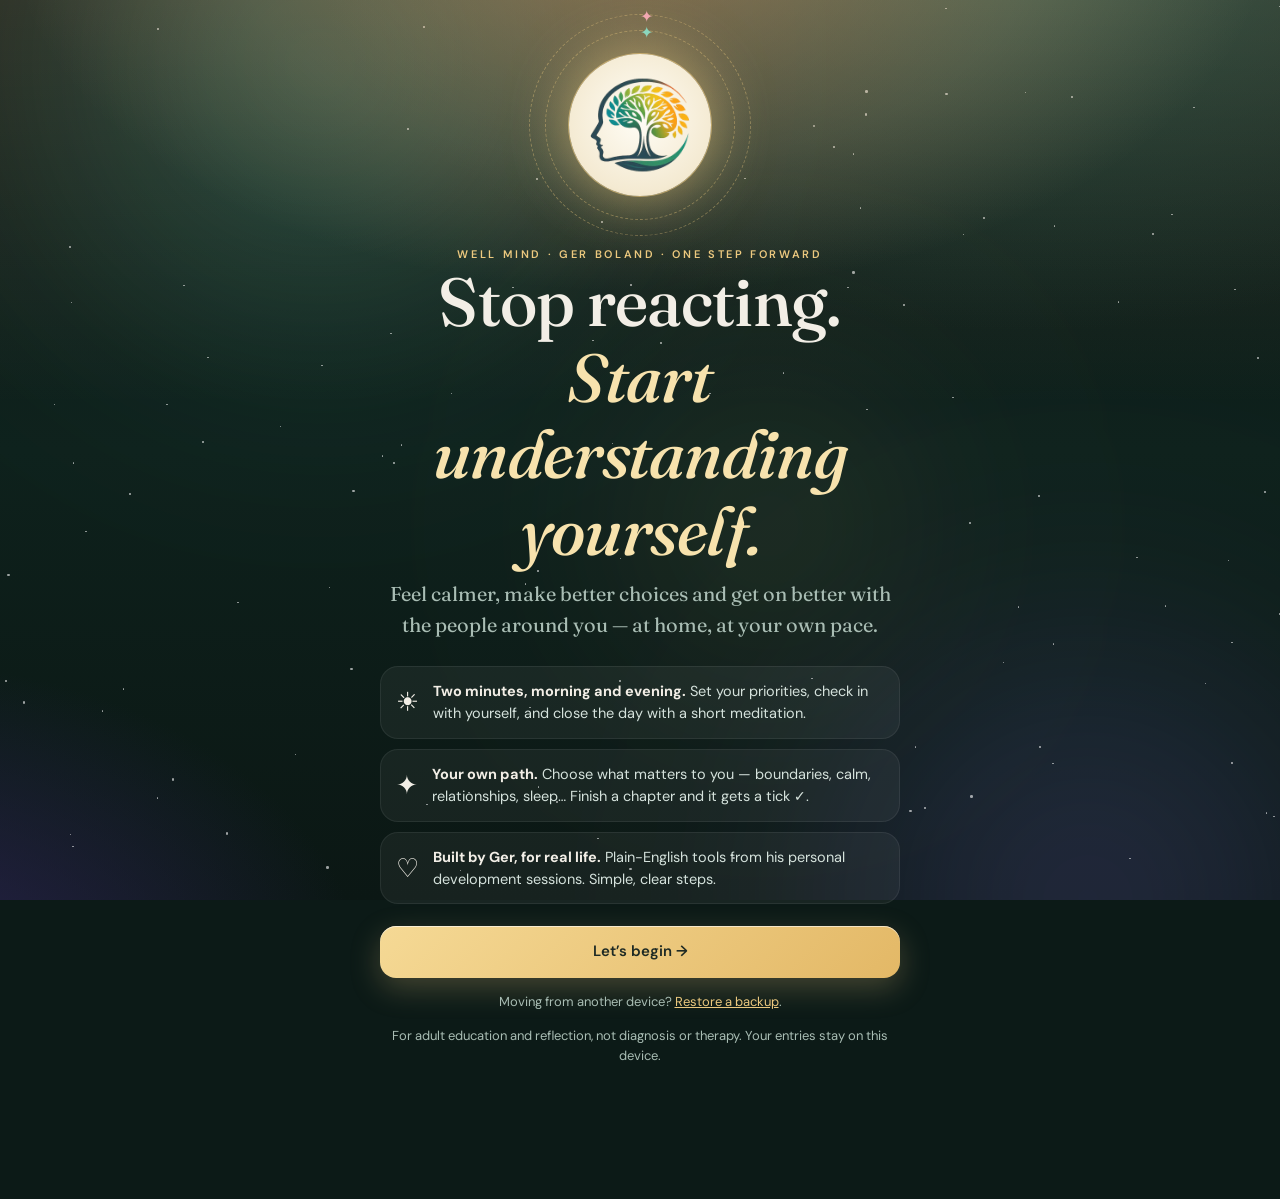
==== app/index.html @ 01b64fa5 "Well Mind app: 'Add your own' in onboarding 'what feels true'; keep My feelings link on one line Co-" ====
<!DOCTYPE html>
<html lang="en-IE">
<head>
<meta charset="utf-8">
<meta name="viewport" content="width=device-width, initial-scale=1, viewport-fit=cover">
<meta name="theme-color" content="#0c1a17">
<meta name="robots" content="noindex, nofollow">
<meta name="description" content="Well Mind with Ger Boland — Everyday Wellbeing and Understanding Yourself, your journal in one place.">
<title>Well Mind · Your journal</title>
<link rel="manifest" href="manifest.webmanifest">
<link rel="icon" href="assets/favicon-64.png" type="image/png">
<link rel="apple-touch-icon" sizes="180x180" href="assets/apple-touch-icon.png">
<meta name="apple-mobile-web-app-capable" content="yes">
<meta name="mobile-web-app-capable" content="yes">
<meta name="apple-mobile-web-app-title" content="Well Mind">
<meta name="apple-mobile-web-app-status-bar-style" content="black-translucent">
<link rel="preconnect" href="https://fonts.googleapis.com"><link rel="preconnect" href="https://fonts.gstatic.com" crossorigin>
<link href="https://fonts.googleapis.com/css2?family=DM+Sans:opsz,wght@9..40,400;9..40,500;9..40,600;9..40,700;9..40,800&family=Fraunces:ital,opsz,wght@0,9..144,400;0,9..144,500;0,9..144,600;1,9..144,400;1,9..144,500&display=swap" rel="stylesheet">
<style>
:root{
  --night:#0c1a17;--night2:#10251f;--deep:#163a31;--moss:#284e43;--gold:#ecc97f;--gold2:#f7e2ad;--cream:#f6f0e3;--ink:#f2eee6;--muted:#a9bdb4;--line:rgba(236,201,127,.18);
  --card:rgba(18,44,37,.72);--card2:rgba(26,58,49,.85);--paper:#fbf7ee;--paper-ink:#1d2b26;--rose:#f2a7b4;--teal:#7fd8c6;
  --r:22px;--shadow:0 20px 60px rgba(0,0,0,.35);
  --display:'Fraunces',Georgia,'Times New Roman',serif;--body:'DM Sans',system-ui,-apple-system,'Segoe UI',sans-serif;
  --safe-b:env(safe-area-inset-bottom,0px);--safe-t:env(safe-area-inset-top,0px);
}
*{box-sizing:border-box}
html,body{margin:0;background:var(--night);color:var(--ink);font-family:var(--body);font-size:16px;line-height:1.55;-webkit-font-smoothing:antialiased}
body{min-height:100vh;overflow-x:hidden}
button,input,textarea,select{font:inherit;color:inherit}
button{cursor:pointer}
a{color:var(--gold)}
:focus-visible{outline:2px solid var(--gold);outline-offset:3px;border-radius:10px}
.sr{position:absolute;width:1px;height:1px;overflow:hidden;clip:rect(0 0 0 0)}

/* ---------- sky ---------- */
#sky{position:fixed;inset:0;z-index:0;pointer-events:none;overflow:hidden;background:radial-gradient(1200px 700px at 80% -10%,#1d4a3f 0%,transparent 60%),radial-gradient(900px 600px at -10% 110%,#2a2350 0%,transparent 55%),linear-gradient(180deg,#0b1714 0%,#0e211c 50%,#0b1714 100%)}
.aurora{position:absolute;width:70vmax;height:70vmax;border-radius:50%;filter:blur(80px);opacity:.28;mix-blend-mode:screen;animation:drift 28s ease-in-out infinite alternate}
.aurora.a1{background:radial-gradient(circle,#3fbf9f 0%,transparent 60%);top:-30vmax;left:-10vmax}
.aurora.a2{background:radial-gradient(circle,#8a6bff 0%,transparent 60%);bottom:-35vmax;right:-20vmax;animation-duration:36s;opacity:.2}
.aurora.a3{background:radial-gradient(circle,#ecc97f 0%,transparent 60%);top:30vh;left:40vw;width:40vmax;height:40vmax;opacity:.1;animation-duration:44s}
@keyframes drift{to{transform:translate(8vmax,6vmax) scale(1.15)}}
.star{position:absolute;width:2px;height:2px;border-radius:50%;background:#fff;opacity:.6;animation:twinkle 4s ease-in-out infinite}
@keyframes twinkle{50%{opacity:.12}}

/* ---------- layout ---------- */
#app{position:relative;z-index:1;min-height:100vh;padding-bottom:calc(96px + var(--safe-b))}
.wrap{max-width:760px;margin:0 auto;padding:calc(18px + var(--safe-t)) 18px 24px}
.topbar{display:flex;align-items:center;gap:12px;margin-bottom:18px}
.brand{display:flex;align-items:center;gap:10px;font-size:12px;letter-spacing:.22em;text-transform:uppercase;color:var(--gold)}
.brand .mark{width:30px;height:30px;border-radius:9px;background:linear-gradient(135deg,#2c5b4e,#163a31);display:grid;place-items:center;font-family:var(--display);color:var(--gold);font-size:18px;box-shadow:inset 0 0 0 1px var(--line)}
.spacer{flex:1}
.pill{display:inline-flex;align-items:center;gap:6px;padding:7px 12px;border-radius:999px;background:rgba(236,201,127,.1);box-shadow:inset 0 0 0 1px var(--line);font-size:13px;color:var(--gold2);white-space:nowrap}
.pill b{font-weight:700}
.iconbtn{width:42px;height:42px;border-radius:14px;border:0;background:rgba(255,255,255,.06);box-shadow:inset 0 0 0 1px rgba(255,255,255,.08);display:grid;place-items:center;font-size:18px;color:var(--ink)}
.iconbtn:hover{background:rgba(255,255,255,.1)}
h1,h2,h3{font-family:var(--display);font-weight:500;line-height:1.12;margin:0;letter-spacing:-.01em}
h1{font-size:clamp(34px,7vw,52px)}
h2{font-size:clamp(24px,4.6vw,32px)}
h3{font-size:20px}
.eyebrow{font-size:11px;letter-spacing:.24em;text-transform:uppercase;color:var(--gold);font-weight:600}
.muted{color:var(--muted)}
.small{font-size:13px}
p{margin:.5em 0}

/* ---------- buttons ---------- */
.btn{display:inline-flex;align-items:center;justify-content:center;gap:8px;border:0;border-radius:16px;padding:14px 22px;font-weight:600;font-size:15px;background:linear-gradient(135deg,#f5d995,#e3b866);color:#1e2a24;box-shadow:0 10px 30px rgba(236,201,127,.25),inset 0 1px 0 rgba(255,255,255,.6);text-decoration:none;transition:transform .15s ease,box-shadow .2s}
.btn:hover{transform:translateY(-1px);box-shadow:0 14px 34px rgba(236,201,127,.32)}
.btn:active{transform:translateY(1px) scale(.99)}
.btn.ghost{background:rgba(255,255,255,.06);color:var(--ink);box-shadow:inset 0 0 0 1px rgba(255,255,255,.14)}
.btn.small{padding:9px 14px;font-size:13px;border-radius:12px}
.btn.block{width:100%}
.btn[disabled]{opacity:.45;pointer-events:none}
.linkbtn{background:none;border:0;color:var(--gold);padding:0;font-weight:600;text-decoration:underline;text-underline-offset:3px}

/* ---------- glass cards ---------- */
.glass{background:var(--card);backdrop-filter:blur(14px);-webkit-backdrop-filter:blur(14px);border-radius:var(--r);box-shadow:inset 0 0 0 1px rgba(255,255,255,.07),var(--shadow);padding:20px}
.grid2{display:grid;grid-template-columns:1fr 1fr;gap:12px}
.section-h{display:flex;align-items:baseline;gap:10px;margin:30px 2px 12px}
.section-h h2{font-size:24px}

/* ---------- home ---------- */
.hello{margin:6px 2px 18px}
.hello h1 em{font-style:italic;color:var(--gold2)}
.levelbar{display:flex;align-items:center;gap:14px;margin-top:14px}
.levelbar .track{flex:1;height:8px;border-radius:9px;background:rgba(255,255,255,.08);overflow:hidden}
.levelbar .fill{height:100%;background:linear-gradient(90deg,#7fd8c6,#ecc97f);border-radius:9px;box-shadow:0 0 18px rgba(236,201,127,.6);transition:width 1s cubic-bezier(.2,.8,.2,1)}
.quest{display:flex;gap:16px;align-items:center;text-decoration:none;color:inherit;padding:18px;border-radius:var(--r);background:linear-gradient(135deg,rgba(236,201,127,.16),rgba(127,216,198,.08));box-shadow:inset 0 0 0 1px var(--line);transition:transform .2s}
.quest:hover{transform:translateY(-2px)}
.quest .orb{flex:0 0 58px;height:58px;border-radius:50%;display:grid;place-items:center;font-size:26px;background:radial-gradient(circle at 35% 30%,#fff3cf,#ecc97f 45%,#a77d2e);box-shadow:0 0 30px rgba(236,201,127,.55);color:#2a2414;animation:pulse 3.2s ease-in-out infinite}
.quest.done .orb{background:radial-gradient(circle at 35% 30%,#e9fff9,#7fd8c6 50%,#2c8a75);box-shadow:0 0 26px rgba(127,216,198,.5);animation:none}
@keyframes pulse{50%{box-shadow:0 0 46px rgba(236,201,127,.85)}}
.quest h3{font-size:19px}
.quest p{margin:2px 0 0;color:var(--muted);font-size:14px}
.chips-row{display:flex;gap:10px;overflow-x:auto;padding:4px 2px 10px;scrollbar-width:none}
.chips-row::-webkit-scrollbar{display:none}
.mini{flex:0 0 auto;display:flex;align-items:center;gap:10px;padding:12px 16px;border-radius:16px;background:rgba(255,255,255,.05);box-shadow:inset 0 0 0 1px rgba(255,255,255,.08);text-decoration:none;color:var(--ink);font-size:14px;font-weight:600}
.mini span{font-size:18px}
.moons{display:flex;gap:6px;flex-wrap:wrap;margin-top:10px}
.moons i{width:11px;height:11px;border-radius:50%;background:rgba(255,255,255,.1)}
.moons i.on{background:var(--gold);box-shadow:0 0 10px rgba(236,201,127,.8)}
.moons i.today{outline:1px solid var(--gold);outline-offset:2px}

/* ---------- the map ---------- */
.map{position:relative;margin:6px auto 0;max-width:560px}
.map svg{position:absolute;inset:0;width:100%;height:100%;overflow:visible}
.map .path-dim{fill:none;stroke:rgba(236,201,127,.22);stroke-width:2;stroke-dasharray:2 9;stroke-linecap:round}
.map .path-lit{fill:none;stroke:url(#litgrad);stroke-width:3;stroke-linecap:round;filter:drop-shadow(0 0 6px rgba(236,201,127,.8))}
.node{text-decoration:none;color:inherit;position:absolute;transform:translate(-50%,-50%);display:flex;flex-direction:column;align-items:center;gap:6px;border:0;background:none;padding:0;width:150px;text-align:center}
.node .star-btn{position:relative;width:64px;height:64px;border-radius:50%;display:grid;place-items:center;font-size:24px;color:var(--c);background:radial-gradient(circle at 40% 35%,rgba(255,255,255,.14),rgba(255,255,255,.02) 70%);box-shadow:inset 0 0 0 1px rgba(255,255,255,.14);transition:transform .25s cubic-bezier(.2,.9,.3,1.4)}
.node:hover .star-btn{transform:scale(1.08)}
.node .ring{position:absolute;inset:-5px;width:74px;height:74px;transform:rotate(-90deg)}
.node .ring circle{fill:none;stroke-width:3;stroke-linecap:round}
.node .ring .bg{stroke:rgba(255,255,255,.08)}
.node .ring .fg{stroke:var(--c);filter:drop-shadow(0 0 4px var(--c));transition:stroke-dashoffset 1s}
.node.lit .star-btn{background:radial-gradient(circle at 40% 35%,#fffbe9,var(--c) 55%,rgba(0,0,0,.2));color:#1b2a24;box-shadow:0 0 34px var(--c),0 0 80px color-mix(in srgb,var(--c) 40%,transparent);animation:glow 3.6s ease-in-out infinite}
@keyframes glow{50%{box-shadow:0 0 50px var(--c),0 0 110px color-mix(in srgb,var(--c) 55%,transparent)}}
.node .num{font-size:10px;letter-spacing:.2em;color:var(--muted);text-transform:uppercase}
.node .ttl{font-family:var(--display);font-size:16px;line-height:1.15;color:var(--ink)}
.node.lit .ttl{color:var(--gold2)}

/* ---------- chapter player ---------- */
.player{min-height:100vh;display:flex;flex-direction:column}
.player-top{position:sticky;top:0;z-index:5;display:flex;align-items:center;gap:12px;padding:calc(12px + var(--safe-t)) 16px 10px;background:linear-gradient(180deg,rgba(12,26,23,.95),rgba(12,26,23,.6) 70%,transparent)}
.player-top .t{flex:1;min-width:0}
.player-top .t div{font-size:11px;letter-spacing:.2em;text-transform:uppercase;color:var(--c,var(--gold))}
.player-top .t strong{display:block;font-family:var(--display);font-weight:500;font-size:17px;white-space:nowrap;overflow:hidden;text-overflow:ellipsis}
.dots{display:flex;gap:4px;padding:0 16px 6px;max-width:760px;margin:0 auto;width:100%}
.dots i{flex:1;height:4px;border-radius:4px;background:rgba(255,255,255,.1);transition:background .3s}
.dots i.on{background:var(--c,var(--gold));box-shadow:0 0 8px var(--c,var(--gold))}
.dots i.cur{background:#fff}
.deck{flex:1;max-width:760px;width:100%;margin:0 auto;padding:12px 16px 120px}
.cardx{background:var(--paper);color:var(--paper-ink);border-radius:28px;padding:28px 24px;box-shadow:0 30px 80px rgba(0,0,0,.45),0 0 0 1px rgba(255,255,255,.4) inset;position:relative;overflow:hidden;animation:cardIn .45s cubic-bezier(.2,.9,.25,1)}
.cardx.back{animation-name:cardBack}
@keyframes cardIn{from{opacity:0;transform:translateX(40px) rotate(1.5deg) scale(.98)}}
@keyframes cardBack{from{opacity:0;transform:translateX(-40px) rotate(-1.5deg) scale(.98)}}
.cardx::before{content:"";position:absolute;inset:0 0 auto 0;height:6px;background:linear-gradient(90deg,var(--c),color-mix(in srgb,var(--c) 40%,#ecc97f))}
.cardx .eyebrow{color:color-mix(in srgb,var(--c) 55%,#3b4a43)}
.cardx h2{color:#17251f;margin:6px 0 10px}
.cardx p,.cardx li{color:#33433c}
.cardx .lead{font-size:17px}
.cardx a{color:#2f6b5b}
.consider{margin:16px 0 4px;padding:16px 18px;border-radius:18px;background:color-mix(in srgb,var(--c) 18%,#fff);font-family:var(--display);font-size:20px;line-height:1.3;color:#1d2b26}
.consider small{display:block;font-family:var(--body);font-size:11px;letter-spacing:.2em;text-transform:uppercase;color:#56665e;margin-bottom:4px}
.intro-hero{display:flex;align-items:center;gap:18px;margin-bottom:6px}
.intro-hero .big{flex:0 0 76px;height:76px;border-radius:24px;display:grid;place-items:center;font-size:36px;color:#fff;background:radial-gradient(circle at 35% 30%,#fff7,transparent 60%),var(--c);box-shadow:0 14px 34px color-mix(in srgb,var(--c) 55%,transparent)}
.steps-list{list-style:none;padding:0;margin:14px 0;display:grid;gap:8px}
.steps-list li{display:flex;gap:12px;padding:12px 14px;border-radius:14px;background:#f2ece0}
.steps-list b{display:block;color:#1d2b26}
.steps-list .n{flex:0 0 28px;height:28px;border-radius:50%;display:grid;place-items:center;font-weight:700;font-size:13px;background:var(--c);color:#14221d}
.field{margin:18px 0 0}
.field label{display:block;font-weight:600;color:#1d2b26;margin-bottom:4px;font-size:15.5px;line-height:1.35}
.field .hint{display:block;font-size:13px;color:#6b7a73;margin:-2px 0 8px}
.field textarea,.field input[type=text],.field input[type=date]{width:100%;border:0;border-radius:16px;padding:14px 16px;background:#f1ebdd;color:#1d2b26;box-shadow:inset 0 0 0 1px rgba(29,43,38,.08);resize:none;min-height:56px;line-height:1.5;transition:box-shadow .2s,background .2s}
.field textarea:focus,.field input:focus{outline:none;background:#fff;box-shadow:inset 0 0 0 2px var(--c),0 0 0 6px color-mix(in srgb,var(--c) 18%,transparent)}
.field.answered label::after{content:" ✦";color:color-mix(in srgb,var(--c) 70%,#b58a2e)}
.field input[type=range]{width:100%;accent-color:var(--c)}
.scaleval{font-family:var(--display);font-size:28px;color:#1d2b26}
.note{margin-top:18px;padding:12px 14px;border-radius:14px;background:#efe8da;font-size:13.5px;color:#4a5953;line-height:1.5}
.note::before{content:"ⓘ ";color:#6c7b74}
.callout{margin:16px 0;padding:16px 18px;border-radius:18px;background:linear-gradient(135deg,color-mix(in srgb,var(--c) 22%,#fff),#fff);box-shadow:inset 0 0 0 1px color-mix(in srgb,var(--c) 40%,transparent)}
.callout b{display:block;font-family:var(--display);font-weight:600;font-size:17px;color:#1d2b26;margin-bottom:4px}
.example{margin:16px 0;padding:14px 16px;border-left:4px solid var(--c);background:#f4efe4;border-radius:0 14px 14px 0;font-size:14.5px}
.example::before{content:"Fictional example";display:block;font-size:11px;letter-spacing:.18em;text-transform:uppercase;color:#6b7a73;margin-bottom:4px}
.tbl{width:100%;border-collapse:separate;border-spacing:0 6px;margin:12px 0;font-size:14px}
.tbl th{text-align:left;font-size:11px;letter-spacing:.14em;text-transform:uppercase;color:#6b7a73;font-weight:600;padding:0 10px}
.tbl td{background:#f2ece0;padding:10px;vertical-align:top;color:#33433c}
.tbl td:first-child{border-radius:12px 0 0 12px;font-weight:600;color:#1d2b26}
.tbl td:last-child{border-radius:0 12px 12px 0}
.quotes{display:grid;gap:10px;margin:14px 0}
.quotes div{padding:14px 16px;border-radius:16px;background:#f2ece0}
.quotes b{display:block;font-size:12px;letter-spacing:.12em;text-transform:uppercase;color:#6b7a73;margin-bottom:4px}
.quotes q{font-family:var(--display);font-size:17px;color:#1d2b26;quotes:none}
.paths{display:grid;grid-template-columns:1fr 1fr;gap:10px;margin:16px 0}
.paths div{padding:14px;border-radius:16px;background:#f2ece0;font-size:14px}
.paths b{display:block;font-family:var(--display);font-size:17px;color:#1d2b26;margin-bottom:4px}
.resource{margin-top:16px;padding:14px 16px;border-radius:16px;border:1px dashed color-mix(in srgb,var(--c) 70%,#999);font-size:14px}
.resource b{display:block;color:#1d2b26}
.resource code{font-family:var(--body);font-size:13px;color:#2f6b5b;word-break:break-all}
.reflection-tag{display:inline-block;margin-left:6px;padding:3px 9px;border-radius:999px;background:var(--c);color:#14221d;font-size:10px;letter-spacing:.14em;vertical-align:middle}
.leader-card{background:radial-gradient(circle at 80% 0%,color-mix(in srgb,var(--c) 45%,#fff) 0%,transparent 55%),linear-gradient(160deg,#1a3a31,#0f241f);color:var(--ink)}
.leader-card h2{color:var(--gold2)}
.leader-card .crown{font-size:44px;line-height:1;margin-bottom:8px;filter:drop-shadow(0 0 16px rgba(236,201,127,.7))}
.leader-card p{color:#d8e4de}
.leader-card .field label{color:var(--ink)}
.leader-card .field textarea{background:rgba(255,255,255,.08);color:var(--ink);box-shadow:inset 0 0 0 1px rgba(255,255,255,.14)}
.leader-card .field textarea:focus{background:rgba(255,255,255,.12)}
.grow{display:grid;gap:10px;margin-top:10px}
.grow .row{display:grid;grid-template-columns:54px 1fr;gap:12px;align-items:start}
.grow .letter{width:54px;height:54px;border-radius:16px;display:grid;place-items:center;font-family:var(--display);font-size:26px;color:#14221d;background:var(--c);box-shadow:0 8px 20px color-mix(in srgb,var(--c) 45%,transparent)}
.grow .letter small{display:block;font-family:var(--body);font-size:8.5px;letter-spacing:.12em;text-transform:uppercase;margin-top:-6px}
.grow .field{margin:0}
.letter-paper{background:repeating-linear-gradient(180deg,#fbf7ee 0,#fbf7ee 33px,#e9e1cf 34px);}
.letter-paper .field textarea{background:transparent;box-shadow:none;font-family:var(--display);font-size:18px;line-height:34px;padding:0 4px;border-bottom:1px solid transparent}

.navbar{position:fixed;left:0;right:0;bottom:0;z-index:10;display:flex;justify-content:center;padding:10px 12px calc(10px + var(--safe-b));background:linear-gradient(0deg,rgba(10,22,19,.98) 50%,rgba(10,22,19,0))}
.navbar nav{display:flex;gap:6px;padding:6px;border-radius:24px;background:rgba(22,48,41,.92);backdrop-filter:blur(14px);box-shadow:inset 0 0 0 1px rgba(255,255,255,.08),0 12px 40px rgba(0,0,0,.5)}
.navbar a{display:flex;flex-direction:column;align-items:center;gap:2px;min-width:68px;padding:8px 10px;border-radius:18px;color:var(--muted);text-decoration:none;font-size:11px;font-weight:600}
.navbar a span{font-size:20px;line-height:1}
.navbar a.on{background:rgba(236,201,127,.14);color:var(--gold2)}
.playnav{position:fixed;left:0;right:0;bottom:0;z-index:10;padding:12px 16px calc(12px + var(--safe-b));background:linear-gradient(0deg,rgba(10,22,19,.98) 55%,rgba(10,22,19,0))}
.playnav .in{max-width:760px;margin:0 auto;display:flex;gap:10px}
.playnav .btn.ghost{flex:0 0 auto}
.playnav .btn:last-child{flex:1}

/* ---------- games ---------- */
.vchips{display:flex;flex-wrap:wrap;gap:8px;margin:12px 0}
.vchip{border:0;border-radius:999px;padding:9px 14px;background:#efe8d9;color:#2c3c35;font-size:14px;font-weight:500;transition:transform .15s,background .2s,box-shadow .2s}
.vchip:hover{transform:translateY(-1px)}
.vchip.on{background:var(--c);color:#13211c;font-weight:700;box-shadow:0 6px 16px color-mix(in srgb,var(--c) 50%,transparent)}
.vchip.dim{opacity:.45}
.vsearch{width:100%;border:0;border-radius:14px;padding:12px 14px;background:#f1ebdd;box-shadow:inset 0 0 0 1px rgba(0,0,0,.06)}
.round-head{display:flex;align-items:center;gap:10px;margin-top:6px;flex-wrap:wrap}
.counter{font-family:var(--display);font-size:26px;color:#1d2b26}
.crystals{display:flex;justify-content:center;gap:14px;margin:18px 0 6px;flex-wrap:wrap}
.crystal{width:104px;height:120px;display:grid;place-items:center;text-align:center;padding:10px;clip-path:polygon(50% 0,100% 25%,100% 75%,50% 100%,0 75%,0 25%);background:linear-gradient(160deg,#fff 0%,var(--c) 60%,color-mix(in srgb,var(--c) 60%,#1d2b26));color:#13211c;font-weight:700;font-size:14px;animation:pop .6s cubic-bezier(.2,1.4,.3,1) both}
.crystal:nth-child(2){animation-delay:.12s}.crystal:nth-child(3){animation-delay:.24s}
@keyframes pop{from{transform:scale(.3) rotate(-20deg);opacity:0}}
.steps3{display:flex;gap:6px;margin:8px 0}
.steps3 i{flex:1;height:6px;border-radius:6px;background:#e6dece}
.steps3 i.on{background:var(--c)}

.johari{display:grid;grid-template-columns:auto 1fr 1fr;gap:8px;margin:14px 0;font-size:13.5px}
.johari .ax{font-size:10.5px;letter-spacing:.14em;text-transform:uppercase;color:#6b7a73;display:flex;align-items:center;justify-content:center;text-align:center;padding:4px}
.johari .ax.v{writing-mode:vertical-rl;transform:rotate(180deg)}
.jq{border:0;text-align:left;border-radius:18px;padding:14px;min-height:118px;background:#f2ece0;color:#33433c;transition:transform .2s,background .2s,box-shadow .2s}
.jq b{display:block;font-family:var(--display);font-size:19px;color:#1d2b26;margin-bottom:4px}
.jq.on{background:var(--c);transform:scale(1.02);box-shadow:0 12px 26px color-mix(in srgb,var(--c) 45%,transparent)}
.jq.on,.jq.on b{color:#13211c}

.zones{display:grid;gap:12px;margin-top:12px}
.zone{border-radius:20px;padding:16px;background:#f2ece0;position:relative;overflow:hidden}
.zone::before{content:"";position:absolute;left:0;top:0;bottom:0;width:6px;background:var(--z)}
.zone h3{font-size:18px;color:#1d2b26;display:flex;align-items:center;gap:8px}
.zone h3 span{font-family:var(--body);font-size:12px;font-weight:700;padding:3px 9px;border-radius:999px;background:var(--z);color:#13211c}
.zone .field{margin-top:10px}
.meter{position:relative;margin:18px 0 6px}
.meter input{width:100%;-webkit-appearance:none;appearance:none;height:16px;border-radius:999px;background:linear-gradient(90deg,#8fe3a8 0%,#8fe3a8 25%,#ffd27a 45%,#ffb36b 62%,#ff8a7a 80%,#f26a7a 100%);outline:none}
.meter input::-webkit-slider-thumb{-webkit-appearance:none;width:34px;height:34px;border-radius:50%;background:#fff;box-shadow:0 4px 14px rgba(0,0,0,.3),0 0 0 6px rgba(255,255,255,.35);cursor:pointer}
.meter input::-moz-range-thumb{width:34px;height:34px;border-radius:50%;background:#fff;border:0;box-shadow:0 4px 14px rgba(0,0,0,.3)}
.meter-read{display:flex;align-items:baseline;gap:12px;margin-top:10px}
.meter-read .num{font-family:var(--display);font-size:56px;line-height:1}

.ptoggles{display:grid;grid-template-columns:1fr 1fr;gap:14px;margin-top:12px}
.ptoggles h3{font-size:16px;color:#1d2b26;margin-bottom:6px}
.tog{display:flex;align-items:center;gap:10px;width:100%;border:0;text-align:left;padding:10px 12px;margin-bottom:6px;border-radius:14px;background:#f2ece0;color:#33433c;font-size:14px;transition:background .2s}
.tog i{flex:0 0 20px;height:20px;border-radius:7px;box-shadow:inset 0 0 0 2px #b9b0a0;display:grid;place-items:center;font-style:normal;font-size:12px}
.tog.on{background:color-mix(in srgb,var(--c) 30%,#fff);color:#13211c}
.tog.on i{background:var(--c);box-shadow:none}
.tog.on i::after{content:"✓";font-weight:800}

.sentence{margin:18px 0;padding:22px;border-radius:22px;background:linear-gradient(150deg,#163a31,#0f241f);color:var(--ink);font-family:var(--display);font-size:21px;line-height:1.45;box-shadow:0 18px 40px rgba(0,0,0,.25)}
.sentence .blank{color:var(--gold2);border-bottom:2px dotted rgba(236,201,127,.6)}
.sentence .empty{color:rgba(255,255,255,.35)}

.pause{display:grid;place-items:center;margin:20px 0 6px;text-align:center}
.pause svg{width:220px;height:220px}
.pause .ring-bg{fill:none;stroke:#ece4d3;stroke-width:12}
.pause .ring-fg{fill:none;stroke:var(--c);stroke-width:12;stroke-linecap:round;transform:rotate(-90deg);transform-origin:50% 50%;transition:stroke-dashoffset 1s linear}
.pause .stage{font-family:var(--display);font-size:22px;color:#1d2b26;min-height:60px;max-width:420px;margin:8px auto}
.pause .time{font-family:var(--display);font-size:42px;fill:#1d2b26}
.breathe{animation:breathe 8s ease-in-out infinite;transform-origin:50% 50%}
@keyframes breathe{50%{transform:scale(1.06)}}

.rumi{display:grid;grid-template-columns:1fr 1fr;gap:12px;margin-top:12px}
.rumi h3{font-size:15px;color:#1d2b26;margin-bottom:6px}
.verdict{margin-top:14px;padding:14px 16px;border-radius:16px;font-weight:600;color:#13211c;background:color-mix(in srgb,var(--c) 35%,#fff);animation:pop .4s ease both}

.shapes{display:flex;gap:10px;flex-wrap:wrap;margin:10px 0}
.swatch{width:40px;height:40px;border-radius:50%;border:0;box-shadow:inset 0 0 0 3px rgba(255,255,255,.6),0 2px 6px rgba(0,0,0,.15);transition:transform .15s}
.swatch.on{transform:scale(1.18);box-shadow:0 0 0 3px #1d2b26}
.shapebtn{width:48px;height:48px;border-radius:14px;border:0;background:#f2ece0;display:grid;place-items:center}
.shapebtn.on{background:var(--c)}
.canvas-art{display:grid;place-items:center;margin:14px 0;height:220px;border-radius:22px;background:radial-gradient(circle at 50% 40%,#fff,#f1eadb);overflow:hidden}
.canvas-art svg{width:200px;height:200px;animation:float 6s ease-in-out infinite}
@keyframes float{50%{transform:translateY(-8px) rotate(4deg)}}

.wheelwrap{display:grid;place-items:center;margin:12px 0;overflow:hidden}
.wheelwrap svg{width:100%;max-width:400px;height:auto;overflow:hidden}
.wheel-grid{fill:none;stroke:#e3dac7}
.wheel-poly{fill:color-mix(in srgb,var(--c) 45%,transparent);stroke:var(--c);stroke-width:2.5;transition:all .4s}
.wheel-old{fill:rgba(127,140,255,.12);stroke:#8d93ff;stroke-width:2;stroke-dasharray:5 4}
.wheel-label{font-size:12.5px;fill:#4a5953;font-weight:600}
.sliders{display:grid;gap:10px;margin-top:8px}
.srow{display:grid;grid-template-columns:1fr 34px;gap:8px;align-items:center}
.srow input[type=text]{border:0;background:transparent;font-weight:600;font-size:14px;color:#1d2b26;padding:2px 0;width:100%}
.srow input[type=range]{grid-column:1/-1;width:100%;accent-color:var(--c)}
.srow .v{font-family:var(--display);font-size:20px;text-align:right;color:#1d2b26}
.snap-list{display:flex;gap:8px;flex-wrap:wrap;margin-top:10px}
.diff{width:100%;border-collapse:collapse;font-size:14px;margin:10px 0}
.diff td,.diff th{padding:8px 6px;border-bottom:1px solid #ebe3d3;text-align:left}
.diff .up{color:#2f7d5a;font-weight:700}.diff .down{color:#b0503e;font-weight:700}

.bp-row{margin-top:18px;padding-top:14px;border-top:1px solid #ebe3d3}
.sugs{display:flex;gap:6px;flex-wrap:wrap;margin:6px 0 2px}
.sug{border:0;border-radius:999px;padding:6px 11px;background:color-mix(in srgb,var(--c) 22%,#fff);color:#1d2b26;font-size:12.5px;max-width:100%;overflow:hidden;text-overflow:ellipsis;white-space:nowrap}
.sug::before{content:"✦ "}
.then{margin:8px 0 0;padding:10px 12px;border-radius:12px;background:#ece7ff;font-size:14px;color:#3a3a6a}
.then b{display:block;font-size:11px;letter-spacing:.14em;text-transform:uppercase;color:#6a6aa0}

/* finish */
.finish{text-align:center;padding:36px 24px}
.finish .big{width:120px;height:120px;margin:4px auto 18px;border-radius:50%;display:grid;place-items:center;font-size:52px;background:radial-gradient(circle at 40% 35%,#fffbe9,var(--c) 55%,rgba(0,0,0,.2));color:#1b2a24;box-shadow:0 0 50px var(--c)}
.stat-row{display:flex;justify-content:center;gap:12px;margin:14px 0}
.stat{padding:12px 16px;border-radius:16px;background:#f2ece0;min-width:96px}
.stat b{display:block;font-family:var(--display);font-size:28px;color:#1d2b26}
.stat span{font-size:12px;color:#6b7a73}

/* celebration overlay */
.overlay{position:fixed;inset:0;z-index:50;display:grid;place-items:center;padding:20px;background:rgba(5,12,10,.72);backdrop-filter:blur(8px);animation:fade .3s ease}
@keyframes fade{from{opacity:0}}
.insight{width:min(340px,88vw);aspect-ratio:3/4.2;perspective:1200px;cursor:pointer}
.insight .inner{position:relative;width:100%;height:100%;transition:transform 1s cubic-bezier(.2,.8,.2,1);transform-style:preserve-3d}
.insight.flip .inner{transform:rotateY(180deg)}
.insight .face{position:absolute;inset:0;backface-visibility:hidden;-webkit-backface-visibility:hidden;border-radius:28px;display:flex;flex-direction:column;align-items:center;justify-content:center;padding:26px;text-align:center}
.insight .front{background:radial-gradient(circle at 50% 30%,color-mix(in srgb,var(--c) 70%,#fff),#163a31 70%);box-shadow:0 0 0 2px var(--gold),0 0 80px var(--c);color:#fff}
.insight .front .g{font-size:84px;filter:drop-shadow(0 0 24px #fff)}
.insight .back{transform:rotateY(180deg);background:linear-gradient(160deg,#fbf7ee,#efe6d2);color:#1d2b26;box-shadow:0 0 0 2px var(--gold),0 30px 80px rgba(0,0,0,.5)}
.insight .back .g{font-size:34px;color:var(--c);filter:drop-shadow(0 0 8px var(--c))}
.insight .back q{font-family:var(--display);font-size:24px;line-height:1.3;quotes:none;margin:14px 0}
.overlay .actions{display:flex;gap:10px;justify-content:center;margin-top:20px;flex-wrap:wrap}
.overlay-inner{text-align:center}
.overlay h2{color:var(--gold2);margin-bottom:14px}
canvas#fx{position:fixed;inset:0;z-index:60;pointer-events:none}
.floater{position:fixed;z-index:70;pointer-events:none;font-weight:800;color:var(--gold);text-shadow:0 0 12px rgba(236,201,127,.9);animation:floatup 1.2s ease-out forwards}
@keyframes floatup{to{transform:translateY(-60px);opacity:0}}
.toast{position:fixed;left:50%;bottom:calc(110px + var(--safe-b));transform:translateX(-50%);z-index:80;padding:12px 18px;border-radius:16px;background:#f7e2ad;color:#1d2b26;font-weight:600;box-shadow:var(--shadow);animation:fade .3s}

/* collection + me */
.collection{display:grid;grid-template-columns:repeat(4,1fr);gap:10px}
.cc{aspect-ratio:3/4;border-radius:16px;display:flex;flex-direction:column;align-items:center;justify-content:center;gap:4px;padding:6px;border:0;text-align:center;background:rgba(255,255,255,.04);box-shadow:inset 0 0 0 1px rgba(255,255,255,.08);color:var(--muted);font-size:10px}
.cc .g{font-size:26px;opacity:.25}
.cc.got{background:radial-gradient(circle at 50% 30%,color-mix(in srgb,var(--c) 55%,transparent),rgba(22,58,49,.9) 75%);box-shadow:0 0 0 1px var(--gold),0 0 22px color-mix(in srgb,var(--c) 40%,transparent);color:var(--gold2)}
.cc.got .g{opacity:1;filter:drop-shadow(0 0 10px #fff)}
.list{display:grid;gap:10px}
.item{display:flex;gap:12px;align-items:center;padding:14px 16px;border-radius:18px;background:rgba(255,255,255,.04);box-shadow:inset 0 0 0 1px rgba(255,255,255,.07);color:var(--ink);text-decoration:none;border:0;width:100%;text-align:left}
.item .ic{flex:0 0 42px;height:42px;border-radius:14px;display:grid;place-items:center;font-size:20px;background:rgba(236,201,127,.12);color:var(--gold2)}
.item b{display:block}
.item small{color:var(--muted)}
.item .go{margin-left:auto;color:var(--muted)}
.find-row{padding:16px;border-radius:20px;background:rgba(255,255,255,.04);box-shadow:inset 0 0 0 1px rgba(255,255,255,.07)}
.find-row h3{font-size:19px;margin-bottom:10px}
.find-row .two{display:flex;gap:8px;flex-wrap:wrap}
.input-dark{width:100%;border:0;border-radius:14px;padding:13px 15px;background:rgba(255,255,255,.07);box-shadow:inset 0 0 0 1px rgba(255,255,255,.12);color:var(--ink)}
.input-dark:focus{outline:none;box-shadow:inset 0 0 0 2px var(--gold)}
textarea.input-dark{min-height:120px;resize:vertical;font-size:13px;font-family:ui-monospace,Menlo,monospace}
.feel-chips{display:flex;gap:8px;flex-wrap:wrap;margin:10px 0}
.feel{border:0;padding:12px 16px;border-radius:18px;background:#efe8d9;color:#2c3c35;font-weight:600;display:flex;align-items:center;gap:8px;transition:transform .15s,background .2s}
.feel span{font-size:20px}
.feel.on{background:var(--c);color:#13211c;transform:scale(1.04)}
.past{display:grid;gap:8px;margin-top:12px}
.past details{border-radius:16px;background:rgba(255,255,255,.04);box-shadow:inset 0 0 0 1px rgba(255,255,255,.07);padding:12px 16px}
.past summary{cursor:pointer;font-weight:600;list-style:none}
.past summary::-webkit-details-marker{display:none}
.past p{color:var(--muted);font-size:14px}
.warn{padding:12px 14px;border-radius:14px;background:rgba(242,167,180,.15);box-shadow:inset 0 0 0 1px rgba(242,167,180,.4);font-size:14px;margin-bottom:14px}
.support-btn{border:0;border-radius:999px;padding:9px 14px;background:rgba(242,167,180,.16);color:#ffd5dc;font-weight:700;font-size:12.5px;box-shadow:inset 0 0 0 1px rgba(242,167,180,.45);backdrop-filter:blur(10px)}
.sheet{width:min(520px,100%);max-height:88vh;overflow:auto;border-radius:28px;background:#fbf7ee;color:#1d2b26;padding:26px;box-shadow:var(--shadow)}
.sheet h2{color:#1d2b26;margin-bottom:8px}
.sheet .line{display:flex;justify-content:space-between;align-items:center;gap:10px;padding:12px 0;border-bottom:1px solid #ebe3d3}
.sheet .line b{font-size:17px}
.sheet .line a{font-weight:700;color:#2f6b5b;white-space:nowrap}
.sheet p{color:#33433c}

/* welcome */
.welcome{min-height:100vh;display:grid;place-items:center;padding:30px 20px;text-align:center}
.welcome .orbit{width:150px;height:150px;margin:0 auto 26px;position:relative}
.welcome .orbit .core{position:absolute;inset:34px;border-radius:50%;background:radial-gradient(circle at 40% 35%,#fffbe9,#ecc97f 55%,#8a6420);box-shadow:0 0 60px rgba(236,201,127,.8);animation:pulse 3s infinite}
.welcome .orbit i{position:absolute;inset:0;border-radius:50%;border:1px dashed rgba(236,201,127,.4);animation:spin 18s linear infinite}
.welcome .orbit i::after{content:"✦";position:absolute;top:-10px;left:50%;color:var(--teal);font-size:16px;font-style:normal}
.welcome .orbit i:nth-child(2){inset:-16px;animation-duration:30s;animation-direction:reverse}
.welcome .orbit i:nth-child(2)::after{color:var(--rose)}
@keyframes spin{to{transform:rotate(360deg)}}
.welcome h1{font-size:clamp(42px,10vw,68px)}
.welcome h1 em{font-style:italic;color:var(--gold2)}
.welcome .sub{font-family:var(--display);font-size:20px;color:var(--muted);margin:10px 0 26px}
.howto{display:grid;gap:10px;text-align:left;margin:22px 0}
.howto div{display:flex;gap:14px;align-items:center;padding:14px 16px;border-radius:18px;background:rgba(255,255,255,.05);box-shadow:inset 0 0 0 1px rgba(255,255,255,.07)}
.howto span{font-size:26px}
.howto p{margin:0;font-size:14.5px;color:#d5e2dc}
.howto b{color:var(--ink)}

@media (min-width:860px){
  .deck{padding-top:24px}
  .cardx{padding:40px 44px}
  .collection{grid-template-columns:repeat(8,1fr)}
}
@media (max-width:520px){
  .paths,.ptoggles,.rumi{grid-template-columns:1fr}
  .grid2{grid-template-columns:1fr}
  .johari{font-size:12.5px}
  .jq{min-height:104px;padding:12px}
  .jq b{font-size:17px}
  .cardx{padding:24px 18px;border-radius:24px}
  .node{width:120px}
  .node .ttl{font-size:14.5px}
  .navbar a{min-width:58px}
}
@media (prefers-reduced-motion:reduce){*,*::before,*::after{animation:none!important;transition:none!important}}

/* ===== Well Mind combined app additions ===== */
.brand{text-decoration:none}
.quests{display:grid;gap:10px}
.quests .quest .orb{flex-basis:50px;height:50px;font-size:22px}
.seg{display:grid;grid-template-columns:1fr 1fr;gap:6px;padding:6px;border-radius:20px;background:rgba(255,255,255,.05);box-shadow:inset 0 0 0 1px rgba(255,255,255,.08)}
.seg button{border:0;border-radius:15px;padding:12px 10px;background:transparent;color:var(--muted);text-align:center;transition:background .2s}
.seg button b{display:block;font-family:var(--display);font-weight:500;font-size:16px;color:var(--ink)}
.seg button small{font-size:11.5px}
.seg button.on{background:linear-gradient(135deg,rgba(236,201,127,.22),rgba(127,216,198,.12));box-shadow:inset 0 0 0 1px var(--line)}
.seg button.on b{color:var(--gold2)}
.date-stepper{display:flex;align-items:center;justify-content:center;gap:16px;margin:0 0 14px}
.date-stepper strong{font-family:var(--display);font-weight:500;font-size:20px;min-width:140px;text-align:center}
.date-stepper .iconbtn[disabled]{opacity:.3}
.cardx h3.ph{font-size:19px;color:#1d2b26;margin:24px 0 6px}
.cardx select,.cardx .field input[type=number],.cardx .field input[type=text]{width:100%;border:0;border-radius:14px;padding:13px 15px;background:#f1ebdd;color:#1d2b26;box-shadow:inset 0 0 0 1px rgba(29,43,38,.08);font-size:16px}
.cardx select:focus,.cardx .field input:focus{outline:none;background:#fff;box-shadow:inset 0 0 0 2px var(--c)}
.cardx .hint{display:block;font-size:12.5px;color:#6b7a73;margin-top:6px}
.input-unit{display:flex;align-items:center;border-radius:14px;background:#f1ebdd;box-shadow:inset 0 0 0 1px rgba(29,43,38,.08);padding-right:12px}
.input-unit input{box-shadow:none!important;background:transparent!important;flex:1;min-width:0}
.input-unit span{color:#6b7a73;font-size:13px;white-space:nowrap}
.input-unit:focus-within{background:#fff;box-shadow:inset 0 0 0 2px var(--c)}
.slider-field .sl{display:flex;align-items:center;gap:12px}
.slider-field input[type=range]{flex:1;accent-color:var(--c);height:28px}
.slider-field input.unset{opacity:.4;filter:grayscale(1)}
.slider-field .scaleval{min-width:36px;text-align:right}
details.more{margin-top:20px;border-radius:16px;background:#f2ece0;padding:12px 14px}
details.more summary{cursor:pointer;font-weight:700;color:#1d2b26}
details.more .field{margin-top:12px}
.mini-stats{display:grid;grid-template-columns:repeat(4,1fr);gap:8px;margin-top:10px}
.mini-stats div{text-align:center;padding:10px 4px;border-radius:14px;background:rgba(255,255,255,.05)}
.mini-stats b{display:block;font-family:var(--display);font-size:22px;font-weight:500;color:var(--gold2)}
.mini-stats span{font-size:11.5px;color:var(--muted)}
.tgrid{display:grid;grid-template-columns:1fr 1fr;gap:12px}
.tcard{display:flex;flex-direction:column;gap:2px;padding:18px;border-radius:22px;text-decoration:none;color:var(--ink);background:linear-gradient(150deg,color-mix(in srgb,var(--c) 22%,transparent),rgba(255,255,255,.03));box-shadow:inset 0 0 0 1px color-mix(in srgb,var(--c) 35%,transparent);transition:transform .2s}
.tcard:hover{transform:translateY(-2px)}
.tcard .ic{font-size:22px;color:var(--c)}
.tcard b{font-size:13px;letter-spacing:.06em;text-transform:uppercase;color:var(--muted);margin-top:4px}
.tcard strong{font-family:var(--display);font-weight:500;font-size:26px;line-height:1.1}
.tcard strong small{font-size:13px;color:var(--muted)}
.tcard small{font-size:12.5px;color:var(--muted)}
.stiles{display:grid;grid-template-columns:repeat(auto-fill,minmax(140px,1fr));gap:10px}
.stile{padding:14px;border-radius:18px;background:rgba(255,255,255,.05);box-shadow:inset 0 0 0 1px rgba(255,255,255,.07);display:flex;flex-direction:column}
.stile span{font-size:11.5px;letter-spacing:.08em;text-transform:uppercase;color:var(--muted)}
.stile strong{font-family:var(--display);font-weight:500;font-size:26px;color:var(--gold2)}
.stile small{font-size:12px;color:var(--muted)}
.calorie-summary{display:grid;grid-template-columns:140px 1fr;gap:16px;align-items:center;position:relative}
.calorie-summary .ring{width:140px;height:140px;transform:rotate(-90deg)}
.ring-bg{fill:none;stroke:#ece4d3;stroke-width:12}
.ring-fg{fill:none;stroke:var(--c);stroke-width:12;stroke-linecap:round;transition:stroke-dasharray .8s}
.ring-fg.over{stroke:#f2a07a}
.ring-label{position:absolute;left:0;top:0;width:140px;height:140px;display:flex;flex-direction:column;align-items:center;justify-content:center;text-align:center}
.ring-label strong{font-family:var(--display);font-size:28px;color:#1d2b26;line-height:1}
.ring-label span{font-size:11px;color:#6b7a73}
.calorie-equation{margin:0;display:grid;gap:6px}
.calorie-equation div{display:flex;justify-content:space-between;padding:8px 12px;border-radius:12px;background:#f2ece0}
.calorie-equation dt{color:#6b7a73;font-size:13px}.calorie-equation dd{margin:0;font-weight:700;color:#1d2b26}
.macro-bars{display:grid;grid-template-columns:repeat(3,1fr);gap:10px;margin-top:16px}
.macro-bar-top{display:flex;flex-direction:column;font-size:12.5px;color:#6b7a73}
.macro-bar-top strong{color:#1d2b26;font-size:14px}
.macro-bar .bar{height:8px;border-radius:8px;background:#ece4d3;overflow:hidden;margin-top:4px}
.macro-bar .bar i{display:block;height:100%;background:var(--c);border-radius:8px}
.totals-grid{display:grid;grid-template-columns:1fr 1fr;gap:12px;margin:8px 0 6px}
.total-field label{display:block;font-weight:600;font-size:14px;margin-bottom:6px;color:#1d2b26}
.total-field .input-unit input{font-size:20px;padding:12px 4px 12px 14px;border:0;color:#1d2b26}
.mini-table{width:100%;border-collapse:collapse;font-size:13.5px}
.mini-table th,.mini-table td{padding:8px 6px;text-align:left;border-bottom:1px solid rgba(255,255,255,.07)}
.mini-table thead th{font-size:11px;letter-spacing:.08em;text-transform:uppercase;color:var(--muted)}
.mini-table td small{color:var(--muted)}
.mini-table tr.current th,.mini-table tr.current td{color:var(--gold2)}
.acttypes{display:grid;grid-template-columns:1fr 1fr;gap:10px}
.acttype{border:0;border-radius:18px;padding:14px;text-align:left;background:#f2ece0;color:#33433c;display:flex;flex-direction:column;gap:2px;transition:transform .15s}
.acttype:hover{transform:translateY(-2px)}
.acttype span{font-size:24px}.acttype b{color:#1d2b26}.acttype small{font-size:12px;color:#6b7a73}
.actform{padding:14px;border-radius:18px;background:#f6f1e6}
.actlist{list-style:none;padding:0;margin:16px 0 0;display:grid;gap:8px}
.actlist li{display:flex;align-items:center;gap:12px;padding:10px 12px;border-radius:14px;background:#f2ece0;color:#1d2b26}
.actlist li span:first-child{font-size:20px}
.actlist li span:nth-child(2){flex:1}
.actlist .iconbtn{width:34px;height:34px;border-radius:10px}
.wchart{width:100%;height:auto}
.wchart .wl{font-size:10px;fill:#c9d8d1}
.goals{display:grid;grid-template-columns:1fr 1fr;gap:10px;margin:10px 0}
.goal{border:0;border-radius:18px;padding:14px;text-align:left;background:#f2ece0;color:#33433c;display:flex;flex-direction:column;gap:3px;transition:all .2s}
.goal b{font-family:var(--display);font-size:18px;font-weight:500;color:#1d2b26}
.goal small{font-size:12.5px;color:#6b7a73}
.goal.on{background:color-mix(in srgb,var(--c) 45%,#fff);box-shadow:0 10px 24px color-mix(in srgb,var(--c) 40%,transparent),inset 0 0 0 2px var(--c)}
.ttiles{display:grid;grid-template-columns:repeat(4,1fr);gap:8px;margin:10px 0}
.ttiles div{padding:12px 8px;border-radius:16px;background:#f2ece0;text-align:center}
.ttiles span{display:block;font-size:11px;letter-spacing:.08em;text-transform:uppercase;color:#6b7a73}
.ttiles strong{display:block;font-family:var(--display);font-size:24px;font-weight:500;color:#1d2b26}
.ttiles small{font-size:11px;color:#6b7a73}
details.explain{margin-top:8px;padding:12px 14px;border-radius:14px;background:#f6f1e6;font-size:14px}
details.explain summary{cursor:pointer;font-weight:700;color:#2f6b5b}
details.explain ol{padding-left:18px;color:#33433c}
.obprog{list-style:none;display:flex;gap:6px;padding:0;margin:calc(10px + var(--safe-t)) 0 16px;overflow-x:auto}
.obprog li{flex:1;display:flex;flex-direction:column;align-items:center;gap:4px;font-size:11px;color:var(--muted);min-width:70px;text-align:center}
.obprog li span{width:30px;height:30px;border-radius:50%;display:grid;place-items:center;background:rgba(255,255,255,.07);font-weight:700;color:var(--ink)}
.obprog li.cur span{background:var(--gold);color:#1d2b26;box-shadow:0 0 20px rgba(236,201,127,.6)}
.obprog li.cur{color:var(--gold2)}
.obprog li.done span{background:var(--teal);color:#1d2b26}
.leader-mini{margin:22px 0 6px;padding:12px 14px;border-radius:16px;background:linear-gradient(150deg,#1a3a31,#0f241f);color:var(--gold2);font-family:var(--display);font-size:18px}
.leader-q{font-style:italic}
.feel.dark{background:rgba(255,255,255,.06);color:var(--ink);box-shadow:inset 0 0 0 1px rgba(255,255,255,.1)}
.feel.dark.on{background:var(--c,var(--gold));color:#13211c}
.collection{grid-template-columns:repeat(5,1fr)}
@media (min-width:860px){.collection{grid-template-columns:repeat(9,1fr)}}
@media (max-width:520px){
  .calorie-summary{grid-template-columns:1fr;justify-items:center}
  .ring-label{left:50%;transform:translateX(-50%)}
  .calorie-equation{width:100%}
  .ttiles{grid-template-columns:1fr 1fr}
  .mini-stats{grid-template-columns:1fr 1fr}
  .goals,.acttypes{grid-template-columns:1fr}
  .navbar a{min-width:0;flex:1;padding:8px 6px}
  .navbar nav{width:100%;justify-content:space-between}
}

/* ===== logo ===== */
.brand .mark{background:#fbf7ee;padding:2px;width:38px;height:38px;border-radius:50%;box-shadow:0 0 0 1px rgba(236,201,127,.5),0 0 18px rgba(236,201,127,.25)}
.brand .mark img{width:100%;height:100%;object-fit:contain;display:block}
.welcome .orbit{width:190px;height:190px}
.welcome .orbit .core{inset:24px;display:grid;place-items:center;background:radial-gradient(circle at 50% 45%,#fffdf6,#f4ead2 70%,#e9d7a8);box-shadow:0 0 60px rgba(236,201,127,.65),0 0 0 1px rgba(236,201,127,.6)}
.welcome .orbit .core img{width:78%;height:78%;object-fit:contain}
.logo-plaque{display:grid;place-items:center;margin:0 0 16px;padding:22px;border-radius:24px;background:#fbf7ee;box-shadow:var(--shadow)}
.logo-plaque img{width:min(300px,80%);height:auto}

/* ---------- v7: focus, rhythm, booking, unlock ---------- */
.truth{display:flex;flex-wrap:wrap;gap:8px;margin-top:14px}
.truth-b{border:0;padding:12px 16px;border-radius:18px;background:#efe8d9;color:#2c3c35;font-weight:600;font-size:15px;text-align:left;transition:transform .15s,background .2s}
.truth-b.on{background:var(--c);color:#13211c;transform:scale(1.03)}
.truth-b.on::before{content:"✓ "}
.why-big{font-family:var(--display);font-size:30px;line-height:1.15;color:#17251f!important;margin:0 0 8px}
.promises{list-style:none;padding:0;margin:16px 0;display:grid;gap:10px}
.promises li{display:flex;gap:12px;align-items:center;padding:12px 14px;border-radius:16px;background:#f3eddf;font-weight:600;color:#1d2b26}
.promises li span{flex:0 0 36px;height:36px;border-radius:50%;display:grid;place-items:center;background:var(--c);color:#13211c;font-size:17px}
.why-grid{display:grid;grid-template-columns:repeat(3,1fr);gap:8px;margin-top:8px}
.why-grid div{padding:12px 10px;border-radius:14px;background:#f3eddf;text-align:center}
.why-grid b{display:block;color:#1d2b26;font-family:var(--display);font-weight:600}
.why-grid small{color:#5b6a63;font-size:12px;line-height:1.35;display:block;margin-top:2px}
.focusgrid{display:grid;grid-template-columns:repeat(2,minmax(0,1fr));gap:8px;margin-top:12px}
.focus-b{border:0;text-align:left;padding:14px;border-radius:18px;background:#f3eddf;color:#1d2b26;display:grid;gap:2px;transition:transform .15s,background .2s,box-shadow .2s;position:relative}
.focus-b .fi{font-size:20px;width:36px;height:36px;border-radius:12px;display:grid;place-items:center;background:color-mix(in srgb,var(--c) 45%,#fff);margin-bottom:4px}
.focus-b b{font-size:14.5px;line-height:1.25}
.focus-b small{font-size:12.5px;color:#5b6a63;line-height:1.35}
.focus-b.on{background:color-mix(in srgb,var(--c) 32%,#fff);box-shadow:inset 0 0 0 2px var(--c);transform:scale(1.02)}
.focus-b.on::after{content:"✓";position:absolute;top:10px;right:12px;font-weight:800;color:#1d2b26}
.fcards{display:grid;gap:10px}
.fcard{padding:16px;border-radius:var(--r);background:linear-gradient(135deg,color-mix(in srgb,var(--c) 18%,transparent),rgba(255,255,255,.03));box-shadow:inset 0 0 0 1px color-mix(in srgb,var(--c) 35%,transparent)}
.fhead{display:flex;gap:12px;align-items:center}
.fhead .fi{flex:0 0 44px;height:44px;border-radius:14px;display:grid;place-items:center;font-size:21px;background:var(--c);color:#13211c}
.fhead h3{margin:0;font-size:18px}
.fnext{display:flex;gap:12px;align-items:center;margin:12px 0 8px;padding:12px 14px;border-radius:16px;background:rgba(0,0,0,.18);color:var(--ink);text-decoration:none}
.fnext>span:first-child{font-size:22px;width:30px;text-align:center}
.fnext b{display:block}.fnext small{color:var(--muted)}
.fnext .go{margin-left:auto;color:var(--muted)}
.nudge{display:block;margin-top:10px;padding:12px 16px;border-radius:16px;background:rgba(157,184,255,.1);box-shadow:inset 0 0 0 1px rgba(157,184,255,.25);color:var(--ink);text-decoration:none;font-size:14px}
.dcard{margin-top:16px;padding:22px 20px;border-radius:var(--r);background:linear-gradient(140deg,#fbf3dc,#f1e2b8);color:#1d2b26;box-shadow:var(--shadow);position:relative;overflow:hidden}
.dcard::after{content:"✦";position:absolute;right:16px;top:12px;font-size:22px;color:#c59a43}
.dcard .eyebrow{color:#8a6a2a}
.dcard p{font-family:var(--display);font-size:21px;line-height:1.35;margin:6px 0 0;color:#1d2b26}
.memory{margin-top:16px}
.memory q{font-family:var(--display);font-size:18px;color:var(--gold2)}
.daypart{margin:4px 0 14px}
.prios{display:grid;gap:8px}
.prio{display:flex;align-items:center;gap:10px}
.prio>span{flex:0 0 30px;height:30px;border-radius:50%;display:grid;place-items:center;background:var(--c);color:#13211c;font-weight:800;font-size:14px}
.prio input{flex:1;min-width:0;border:0;border-radius:14px;padding:13px 15px;background:#f1ebdd;color:#1d2b26;box-shadow:inset 0 0 0 1px rgba(29,43,38,.08);font-size:16px}
.prio input:focus{outline:none;background:#fff;box-shadow:inset 0 0 0 2px var(--c)}
.prev{padding:12px 14px;border-radius:16px;background:#f3eddf;margin-bottom:8px}
.prev p{margin:0;font-weight:600;color:#1d2b26}
.prev .feel-chips{margin:8px 0 0}
.prev .feel{padding:9px 13px;font-size:14px;background:#fff}
.prev .feel.on{background:var(--c)}
.med{margin-top:22px;padding:16px;border-radius:20px;background:#17251f;color:var(--ink)}
.med-top{display:flex;gap:12px;align-items:center;margin-bottom:12px}
.med-ic{flex:0 0 40px;height:40px;border-radius:50%;display:grid;place-items:center;background:radial-gradient(circle at 35% 30%,#fff3cf,#ecc97f 50%,#a77d2e);color:#1d2b26;font-size:19px}
.med .eyebrow{color:var(--muted)!important}
.med b{color:var(--ink)}
.yt{position:relative;aspect-ratio:16/9;border-radius:14px;overflow:hidden;background:#000}
.yt img,.yt iframe{position:absolute;inset:0;width:100%;height:100%;object-fit:cover;border:0}
.yt-play{position:absolute;inset:0;margin:auto;width:68px;height:68px;border-radius:50%;border:0;background:rgba(236,201,127,.95);color:#1d2b26;font-size:24px;box-shadow:0 10px 30px rgba(0,0,0,.4)}
.med-foot{display:flex;justify-content:space-between;align-items:center;gap:10px;margin-top:12px;flex-wrap:wrap}
.med .linkbtn,.cardx .med a{color:var(--gold)}
.med .tog{background:rgba(255,255,255,.08);color:var(--ink)}
.med .tog.on{background:var(--c);color:#13211c}
.rhythm{display:grid;grid-template-columns:1fr 1fr;gap:8px;margin:12px 0}
.rhythm div{padding:14px;border-radius:16px;background:#f3eddf}
.rhythm span{font-size:22px}.rhythm b{display:block;color:#1d2b26}.rhythm small{color:#5b6a63;line-height:1.4;display:block}
.cardx input[type=time]{width:100%;border:0;border-radius:14px;padding:13px 15px;background:#f1ebdd;color:#1d2b26;box-shadow:inset 0 0 0 1px rgba(29,43,38,.08);font-size:16px}
.remrow{display:flex;gap:8px;flex-wrap:wrap}
.book{display:flex;gap:16px;align-items:flex-start;margin-top:16px;padding:18px;border-radius:var(--r);background:linear-gradient(135deg,rgba(236,201,127,.2),rgba(242,167,180,.12));box-shadow:inset 0 0 0 1px rgba(236,201,127,.35)}
.book-ic{flex:0 0 54px;height:54px;border-radius:50%;display:grid;place-items:center;background:rgba(0,0,0,.25)}
.book-ic img{width:38px;height:38px}
.book h3{margin:2px 0 4px;font-size:19px}
.book p{margin:0 0 12px;color:var(--muted);font-size:14px}
.book-btns{display:flex;gap:8px;flex-wrap:wrap}
.book.compact{margin-top:0}
.unlock{text-align:center;padding:6px 0 0}
.lock-orb{width:64px;height:64px;margin:6px auto 10px;border-radius:50%;display:grid;place-items:center;font-size:28px;background:radial-gradient(circle at 35% 30%,#fff3cf,#ecc97f 50%,#a77d2e);box-shadow:0 0 30px rgba(236,201,127,.45)}
.unlock h2{margin:0 0 6px}
.ticks{list-style:none;padding:0;margin:14px auto;text-align:left;max-width:420px;display:grid;gap:6px}
.ticks li{padding-left:26px;position:relative;font-size:14.5px}
.ticks li::before{content:"✦";position:absolute;left:4px;color:#c59a43}
.plans{display:grid;grid-template-columns:1fr 1fr;gap:10px;margin:16px 0 10px}
.plan{position:relative;border:0;text-decoration:none;padding:18px 12px 14px;border-radius:18px;background:#f3eddf;color:#1d2b26!important;display:grid;gap:4px;box-shadow:inset 0 0 0 1px rgba(29,43,38,.1);transition:transform .15s}
.plan:hover{transform:translateY(-2px)}
.plan b{font-family:var(--display);font-size:19px;font-weight:600}
.plan small{font-size:12.5px;color:#5b6a63;line-height:1.35}
.plan.best{background:linear-gradient(135deg,#f5d995,#e3b866);box-shadow:0 10px 30px rgba(236,201,127,.35)}
.plan.best small{color:#3d3420}
.plan .tag{position:absolute;top:-9px;left:50%;transform:translateX(-50%);background:#1d2b26;color:#f7e2ad;font-size:11px;font-weight:700;letter-spacing:.06em;text-transform:uppercase;padding:3px 10px;border-radius:99px;white-space:nowrap}
.code{margin-top:8px;text-align:left}
.code summary{cursor:pointer;font-weight:600;color:#2f6b5b;text-align:center}
.coderow{display:flex;gap:8px;margin-top:10px}
.coderow input{flex:1;min-width:0;border:0;border-radius:12px;padding:11px 13px;background:#f1ebdd;color:#1d2b26;box-shadow:inset 0 0 0 1px rgba(29,43,38,.12);font-size:16px;text-transform:uppercase}
.sheet .unlock h2{color:#17251f}
.plan-own{background:linear-gradient(135deg,rgba(236,201,127,.2),rgba(127,216,198,.1))}
@media (max-width:420px){.why-grid{grid-template-columns:1fr}.rhythm{grid-template-columns:1fr}.plans{grid-template-columns:1fr}.book{flex-direction:column;gap:10px}}
.plans.one{grid-template-columns:1fr;max-width:380px;margin-left:auto;margin-right:auto}
.codebox{margin:14px auto 0;max-width:420px;padding:14px 16px;border-radius:18px;background:#e9f3ee;box-shadow:inset 0 0 0 1px rgba(47,107,91,.25);text-align:left}
.codebox b{display:block;color:#1d2b26;font-family:var(--display);font-size:17px}
.codebox small{display:block;color:#4a5953;margin-bottom:8px}
.codebox .coderow{margin-top:0}
.preview-tag{display:inline-block;margin:0 0 12px;padding:5px 12px;border-radius:99px;background:#e9f3ee;color:#2f6b5b;font-size:12.5px;font-weight:700}
.h2-note{font-family:var(--body);font-size:15px;font-weight:500;color:var(--muted);letter-spacing:0}
.nudge.install{display:flex;align-items:center;gap:12px;width:100%;text-align:left;border:0;font:inherit;cursor:pointer;background:linear-gradient(135deg,rgba(236,201,127,.18),rgba(127,216,198,.08));box-shadow:inset 0 0 0 1px rgba(236,201,127,.35)}
.nudge.install img{width:40px;height:40px;border-radius:10px;flex:0 0 40px}
.nudge.install b{display:block;color:var(--ink)}.nudge.install small{color:var(--muted);font-size:12.5px;line-height:1.35;display:block}
.nudge.install .go{margin-left:auto;color:var(--muted)}
.install-sheet{text-align:left}
.install-logo{display:block;margin:0 auto 10px;border-radius:16px;box-shadow:0 8px 24px rgba(0,0,0,.25)}
.install-sheet h2{text-align:center}
.istep{display:flex;gap:12px;align-items:flex-start;padding:10px 12px;border-radius:14px;background:#f3eddf;margin:8px 0}
.istep>span{flex:0 0 28px;height:28px;border-radius:50%;display:grid;place-items:center;background:#ecc97f;color:#1d2b26;font-weight:800}
.istep p{margin:2px 0 0;color:#33433c}
.istep .ico{display:inline-block;padding:0 6px;border-radius:6px;background:#fff;box-shadow:0 0 0 1px #d8cfbd}
.calm-eg{display:grid;gap:8px;margin:14px 0 18px;padding:14px 16px;border-radius:16px;background:#f3eddf;color:#33433c;font-size:14.5px;line-height:1.45}
.calm-eg>b{font-family:var(--display);font-weight:500;color:#1d2b26}
.calm-eg i{display:inline-block;font-style:normal;font-weight:800;font-size:12px;padding:2px 8px;border-radius:99px;background:var(--z);color:#1d2b26;margin-right:8px}
.calm-eg em{font-style:normal;font-weight:700;color:#2f6b5b}
.gcal-tip{margin-top:12px;padding:10px 14px;border-radius:14px;background:#f3eddf;color:#33433c;font-size:14px;line-height:1.45}
.gcal-tip summary{cursor:pointer;font-weight:700;color:#2f6b5b}
.gcal-tip ol{margin:6px 0;padding-left:20px}
.gcal-tip p{margin:6px 0}
.zone h3{flex-wrap:wrap}.zone h3>span{white-space:nowrap;flex:none}.zone h3 small{flex-basis:100%;margin-left:0!important}
/* ---------- Easy mode ---------- */
.stylepicks{display:grid;gap:12px;margin-top:14px}
.stylepick{display:flex;gap:14px;align-items:center;text-align:left;border:0;border-radius:20px;padding:16px 18px;background:#f4eee2;color:#1d2b26;box-shadow:inset 0 0 0 2px transparent;transition:transform .15s,box-shadow .2s,background .2s;cursor:pointer}
.stylepick b{display:block;font-family:var(--display);font-size:21px;margin-bottom:2px}
.stylepick small{display:block;color:#5d6b64;font-size:14px;line-height:1.4}
.stylepick .sp-ic{font-size:34px;line-height:1}
.stylepick.on{background:#fff7e3;box-shadow:inset 0 0 0 2px #e0b85c;transform:scale(1.01)}
.quickver{display:inline-block;background:#fff3cf;color:#6d5317;border-radius:999px;padding:6px 12px;font-size:13px;font-weight:700;margin:4px 0 10px}
.ec-how{font-size:16px}
.ec{display:grid;gap:14px;margin-top:6px}
.ecz{border-radius:20px;padding:14px 14px 6px;background:color-mix(in srgb,var(--z) 16%,#fff);box-shadow:inset 0 0 0 1px color-mix(in srgb,var(--z) 45%,transparent)}
.ecz h3{display:flex;gap:12px;align-items:center;margin:0 0 6px;font-family:var(--display);font-size:22px;color:#1d2b26}
.ecz h3 small{display:block;font-family:var(--body);font-size:12px;font-weight:700;letter-spacing:.06em;color:#6b7a73}
.ecface{font-size:34px}
.ecq{font-weight:700;color:#1d2b26;margin:12px 0 8px}
.ecchips{display:flex;flex-wrap:wrap;gap:8px}
.ecchip{border:0;border-radius:16px;padding:10px 13px;background:#fff;color:#2c3c35;font-weight:600;font-size:15px;box-shadow:0 1px 0 rgba(0,0,0,.06);transition:transform .12s,background .2s;cursor:pointer}
.ecchip.on{background:var(--z);color:#13211c;transform:scale(1.04)}
.ecown{width:100%;border:0;border-radius:12px;padding:10px 12px;background:#fff;color:#1d2b26;font:inherit;margin-top:8px}
.efold{margin:12px 0 4px}
.efold>summary{cursor:pointer;color:#6b5a2e;font-weight:700;font-size:14px;list-style:none}
.efold>summary::-webkit-details-marker{display:none}
.efold>summary::before{content:'＋ '}
.efold[open]>summary::before{content:'－ '}
.efold.own>summary::before{content:''}
.efold.own>summary{color:#6b7a73;font-weight:600;font-size:13px}
.emo{margin-top:6px}
.emorow{display:grid;grid-template-columns:repeat(5,1fr);gap:8px}
.emob{border:0;border-radius:16px;background:#f1ebdd;padding:10px 0 8px;display:flex;flex-direction:column;align-items:center;gap:2px;cursor:pointer;transition:transform .12s,background .2s}
.emob span{font-size:30px;line-height:1.1}
.emob small{font-size:11px;color:#5d6b64;font-weight:600}
.emob.on{background:var(--c,#ffd27a);transform:scale(1.08);box-shadow:0 4px 14px rgba(0,0,0,.12)}
.nowpick{padding:16px 18px;margin:0 0 16px}
.nowrow{display:grid;grid-template-columns:repeat(5,1fr);gap:8px;margin-top:10px}
.nowb{display:flex;flex-direction:column;align-items:center;gap:4px;text-decoration:none;color:var(--ink);font-size:12px;font-weight:600;text-align:center;padding:10px 2px;border-radius:16px;background:rgba(255,255,255,.06);box-shadow:inset 0 0 0 1px rgba(255,255,255,.1)}
.nowb span{font-size:30px}
.newstyle{padding:16px 18px;margin:0 0 16px}
.modebar{display:flex;gap:4px;padding:4px;margin:0 auto 14px;width:max-content;max-width:100%;border-radius:999px;background:rgba(255,255,255,.07);box-shadow:inset 0 0 0 1px rgba(255,255,255,.12)}
.modebar button{border:0;background:transparent;color:var(--ink);opacity:.75;font:600 13px/1 var(--body);padding:9px 14px;border-radius:999px;cursor:pointer;white-space:nowrap}
.modebar button.on{background:var(--gold,#ecc97f);color:#13211c;opacity:1}
.modebar.inplayer{margin:10px auto 0}
/* ---------- My plan for today / My path ---------- */
.dayplan{padding:18px 16px 14px;margin:0 0 16px;color:var(--ink)}
.plan-head{display:flex;align-items:center;gap:14px}
.plan-head h2{margin:0;font-family:var(--display);font-size:23px;font-weight:400}
.plan-head p{margin:2px 0 0;font-size:14px;opacity:.8}
.dayplan .ring{position:relative;width:52px;height:52px;flex:none}
.dayplan .ring svg{width:52px;height:52px;transform:rotate(-90deg)}
.dayplan .ring .rt{fill:none;stroke:rgba(255,255,255,.12);stroke-width:5}
.dayplan .ring .rf{fill:none;stroke:#ecc97f;stroke-width:5;stroke-linecap:round;transition:stroke-dashoffset .6s}
.dayplan .ring b{position:absolute;inset:0;display:grid;place-items:center;font-size:13px}
.streak{margin-left:auto;align-self:flex-start;background:rgba(255,160,90,.16);color:#ffd0a8;border-radius:999px;padding:6px 10px;font-size:13px;font-weight:700;white-space:nowrap}
.plan-list{list-style:none;margin:14px 0 0;padding:0;display:grid;gap:8px}
.plan-item{display:flex;align-items:center;gap:12px;padding:13px 14px;border-radius:18px;background:rgba(255,255,255,.05);box-shadow:inset 0 0 0 1px rgba(255,255,255,.08);color:var(--ink);text-decoration:none}
.plan-item .pn{width:28px;height:28px;flex:none;border-radius:50%;display:grid;place-items:center;font-weight:700;font-size:14px;background:rgba(255,255,255,.1)}
.plan-item .pi{font-size:22px;flex:none}
.plan-item .pt{flex:1;min-width:0}
.plan-item .pt b{display:block;font-size:16px}
.plan-item .pt small{display:block;font-size:13px;opacity:.75;overflow:hidden;text-overflow:ellipsis}
.plan-item.done{opacity:.6}
.plan-item.done .pn{background:#7fd8c6;color:#0b1915}
.plan-item.next{background:#fff7e3;color:#13211c;box-shadow:0 8px 24px rgba(236,201,127,.25),inset 0 0 0 2px #ecc97f;opacity:1}
.plan-item.next .pn{background:#ecc97f;color:#13211c}
.plan-item.next .pt small{opacity:.8}
.pgo{flex:none;background:#13211c;color:#fff7e3;border-radius:999px;padding:8px 12px;font-weight:700;font-size:13px}
.plan-why{margin:12px 4px 0;font-size:14px;line-height:1.45;opacity:.85}
.plan-why a{color:#ecc97f}
.myfocus{display:flex;align-items:center;gap:12px;padding:14px 16px;margin:16px 0 4px;text-decoration:none;color:var(--ink)}
.myfocus .fi{width:40px;height:40px;flex:none;border-radius:12px;display:grid;place-items:center;font-size:20px;background:color-mix(in srgb,var(--c,#ecc97f) 25%,transparent)}
.myfocus small{display:block;font-size:12px;opacity:.7}
.myfocus b{display:block;font-size:16px;margin:1px 0}
.myfocus .go,.prow .go{margin-left:auto;opacity:.6;font-size:22px}
.plist{list-style:none;margin:0;padding:0;display:grid;gap:8px}
.prow{display:flex;align-items:center;gap:12px;padding:12px 14px;border-radius:16px;background:rgba(255,255,255,.05);box-shadow:inset 0 0 0 1px rgba(255,255,255,.08);color:var(--ink);text-decoration:none}
.prow .pnum{width:30px;height:30px;flex:none;border-radius:50%;display:grid;place-items:center;font-weight:700;font-size:13px;background:rgba(255,255,255,.1)}
.prow .ptitle b{display:block;font-size:15px}
.prow .ptitle small{display:block;font-size:12.5px;opacity:.7}
.prow.done .pnum{background:#7fd8c6;color:#0b1915}
.prow.done{opacity:.7}
.prow.cur{box-shadow:inset 0 0 0 2px #ecc97f}
.prow.cur .pnum{background:#ecc97f;color:#13211c}
/* buttons on light cream cards: dark, readable text */
.cardx .btn.ghost{background:#fff;color:#1d2b26;box-shadow:inset 0 0 0 1.5px #c9bfa9}
.cardx .btn.ghost:hover{background:#fff7e3}
/* ---------- Sizzle ---------- */
/* time-of-day looks */
#sky::after{content:'';position:absolute;inset:0;pointer-events:none;opacity:0;transition:opacity 1.2s}
body.tod-morning #sky::after{opacity:1;background:radial-gradient(900px 520px at 50% -8%,rgba(255,176,112,.42) 0%,rgba(255,206,150,.16) 45%,transparent 70%),linear-gradient(180deg,rgba(255,190,140,.14) 0%,transparent 45%)}
body.tod-day #sky::after{opacity:1;background:radial-gradient(900px 520px at 70% -10%,rgba(236,201,127,.22) 0%,transparent 65%)}
/* badges */
.badges{display:grid;grid-template-columns:repeat(auto-fill,minmax(150px,1fr));gap:10px}
.badge{border-radius:18px;padding:14px 12px;background:rgba(255,255,255,.04);box-shadow:inset 0 0 0 1px rgba(255,255,255,.08);text-align:center;opacity:.55}
.badge.got{opacity:1;background:rgba(236,201,127,.12);box-shadow:inset 0 0 0 1px rgba(236,201,127,.45)}
.badge .bi{display:block;font-size:34px;line-height:1.1;margin-bottom:6px}
.badge b{display:block;font-size:14px}
.badge small{display:block;font-size:12px;opacity:.75;line-height:1.35;margin-top:2px}
.badgepop{position:fixed;left:50%;top:calc(18px + var(--safe-t));transform:translate(-50%,-140%);z-index:60;display:flex;align-items:center;gap:12px;background:#fff7e3;color:#13211c;border-radius:20px;padding:12px 18px 12px 14px;box-shadow:0 14px 40px rgba(0,0,0,.4),inset 0 0 0 2px #ecc97f;animation:bpIn .5s cubic-bezier(.2,1.4,.4,1) forwards}
.badgepop.out{animation:bpOut .45s ease forwards}
.badgepop .bi{font-size:36px;animation:bpWiggle 1s ease .4s}
.badgepop small{display:block;font-size:12px;font-weight:700;letter-spacing:.08em;text-transform:uppercase;color:#8a6a2a}
.badgepop b{display:block;font-size:17px}
@keyframes bpIn{to{transform:translate(-50%,0)}}
@keyframes bpOut{from{transform:translate(-50%,0)}to{transform:translate(-50%,-160%);opacity:0}}
@keyframes bpWiggle{0%,100%{transform:rotate(0)}25%{transform:rotate(-14deg) scale(1.15)}60%{transform:rotate(10deg)}}
/* day complete */
.daydone{display:grid;place-items:center;padding:20px}
.dd-inner{max-width:420px;width:100%;text-align:center;background:linear-gradient(180deg,#fff7e3,#f6ecd4);color:#13211c;border-radius:30px;padding:30px 24px 22px;box-shadow:0 30px 80px rgba(0,0,0,.5),inset 0 0 0 2px #ecc97f;animation:ddIn .6s cubic-bezier(.2,1.3,.4,1)}
.dd-emoji{font-size:74px;line-height:1;animation:bpWiggle 1.2s ease .3s}
.dd-inner h2{font-family:var(--display);font-weight:400;font-size:34px;margin:10px 0 4px}
.dd-sub{margin:0;color:#4a5953}
.dd-streak{display:inline-block;margin-top:12px;background:#ffe2c6;color:#7a3d10;border-radius:999px;padding:7px 14px;font-weight:700}
.dd-inner blockquote{margin:18px 0 18px;font-family:var(--display);font-style:italic;font-size:20px;line-height:1.35;color:#16302a}
.dd-inner cite{display:block;font-family:var(--body);font-style:normal;font-size:13px;color:#8a6a2a;margin-top:6px;font-weight:700}
@keyframes ddIn{from{transform:scale(.8) translateY(30px);opacity:0}}
/* weekly card */
.weekpromo{display:flex;align-items:center;gap:12px;width:100%;text-align:left;border:0;cursor:pointer;color:var(--ink);font:inherit;padding:14px 16px;margin:0 0 16px}
.weekpromo .wp-emojis{font-size:18px;letter-spacing:1px;flex:none;max-width:44%;overflow:hidden;white-space:nowrap}
.weekpromo b{display:block;font-size:16px}
.weekpromo small{display:block;font-size:12.5px;opacity:.75}
.weekpromo .go{margin-left:auto;opacity:.6;font-size:22px}
.weekimg{display:block;width:100%;max-width:360px;margin:12px auto 0;border-radius:18px;box-shadow:0 10px 30px rgba(0,0,0,.25)}
/* small animations */
.plan-item.justdone .pn{animation:tickPop .7s cubic-bezier(.2,1.6,.4,1)}
.plan-item.justdone{animation:rowGlow 1.2s ease}
@keyframes tickPop{0%{transform:scale(.2)}60%{transform:scale(1.35)}100%{transform:scale(1)}}
@keyframes rowGlow{0%{box-shadow:inset 0 0 0 2px #7fd8c6,0 0 0 0 rgba(127,216,198,.5)}100%{box-shadow:inset 0 0 0 1px rgba(255,255,255,.08),0 0 0 14px rgba(127,216,198,0)}}
.pill.bump{animation:pillBump .6s ease}
@keyframes pillBump{40%{transform:scale(1.18)}}
@media (prefers-reduced-motion: reduce){.badgepop,.dd-inner,.dd-emoji,.plan-item.justdone,.plan-item.justdone .pn,.pill.bump{animation:none!important}.badgepop{transform:translate(-50%,0)}}
.dd-inner h2{color:#13211c!important}
.sheet .btn.ghost{background:#fff;color:#1d2b26;box-shadow:inset 0 0 0 1.5px #c9bfa9}
.ob-install{display:grid;grid-template-columns:52px 1fr;gap:10px 14px;align-items:center;background:#fff3cf;border-radius:20px;padding:14px;margin:0 0 20px;box-shadow:inset 0 0 0 2px #ecc97f}
.ob-install img{border-radius:14px}
.ob-install b{display:block;color:#13211c;font-size:16px}
.ob-install small{display:block;color:#4a5953;font-size:13px;line-height:1.4}
.ob-install .btn{grid-column:1 / -1}

/* My moods (week/month colour grid + replay) */
.mm-tabs{display:flex;gap:8px;margin:4px 0 14px}
.mm-tabs button{flex:1;padding:10px;border-radius:999px;border:0;font:600 15px system-ui,sans-serif;background:rgba(255,255,255,.07);color:var(--ink);cursor:pointer}
.mm-tabs button.on{background:#ecc97f;color:#13211c}
.mm-head{display:flex;align-items:center;justify-content:space-between;gap:10px;margin-bottom:12px}
.mm-head h2{margin:0;font:400 24px Georgia,serif;text-align:center;flex:1}
.mm-nav{width:40px;height:40px;border-radius:50%;border:0;background:rgba(255,255,255,.08);color:var(--ink);font-size:20px;cursor:pointer}
.mm-nav[disabled]{opacity:.25;cursor:default}
.mm-grid{display:grid;grid-template-columns:repeat(7,1fr);gap:7px;max-width:560px;margin:0 auto}
.mm-dow{text-align:center;font:600 11px system-ui,sans-serif;letter-spacing:.08em;color:var(--muted);padding-bottom:2px}
.mm-cell{position:relative;aspect-ratio:1;border-radius:14px;display:flex;align-items:center;justify-content:center;padding-top:5px;box-shadow:inset 0 0 0 1.5px rgba(255,255,255,.13);font-size:clamp(14px,4.6vw,26px);line-height:1}
.mm-cell .dn{position:absolute;top:4px;left:7px;font:600 10px system-ui,sans-serif;color:rgba(255,255,255,.55)}
.mm-cell.blank{box-shadow:none}
.mm-cell.future{opacity:.35}
.mm-cell.today{box-shadow:inset 0 0 0 2px #ecc97f}
.mm-cell.has{box-shadow:none;background:var(--mc)}
.mm-cell.has .dn{color:rgba(19,33,28,.6)}
.mm-cell.m2{--mc:#7f93c9}.mm-cell.m4{--mc:#b39be0}.mm-cell.m6{--mc:#e7cf92}.mm-cell.m8{--mc:#86dcc6}.mm-cell.m10{--mc:#ffb488}.mm-cell.mx{--mc:rgba(255,255,255,.22)}
.mm-week .mm-grid{gap:9px}
.mm-week .mm-cell{aspect-ratio:.62;border-radius:20px;padding-top:16px;font-size:clamp(22px,7vw,40px)}
.mm-week .mm-cell .dn{top:9px;left:0;right:0;text-align:center;font-size:11px}
.mm-grid.play .mm-cell.has{animation:mmIn .5s cubic-bezier(.2,.8,.3,1.35) backwards;animation-delay:calc(var(--i) * var(--step))}
@keyframes mmIn{from{opacity:0;transform:scale(.25)}}
.mm-cap{text-align:center;font:400 18px Georgia,serif;margin:18px 0 4px}
.mm-legend{display:flex;justify-content:center;gap:12px;flex-wrap:wrap;margin:14px 0;font-size:13px;color:var(--muted)}
.mm-legend i{display:inline-block;width:12px;height:12px;border-radius:4px;margin-right:5px;vertical-align:-1px}
.mm-replay{display:block;margin:16px auto 6px}
/* ---------- My feelings (paper tally) ---------- */
.fl-add{padding:16px;margin:0 0 16px}
.fl-q{margin:0 0 10px;font-weight:700;font-size:17px}
.fl-taps{display:grid;gap:8px}
.fl-row{display:grid;grid-template-columns:repeat(4,1fr);gap:8px}
.fl-tap{display:flex;flex-direction:column;align-items:center;gap:3px;border:0;border-radius:16px;padding:10px 2px 8px;background:color-mix(in srgb,var(--c) 22%,transparent);box-shadow:inset 0 0 0 1.5px color-mix(in srgb,var(--c) 60%,transparent);color:var(--ink);font:600 12.5px var(--body);cursor:pointer;transition:transform .12s}
.fl-tap span{font-size:28px;line-height:1.1}
.fl-tap:active{transform:scale(.94)}
.fl-own{display:block;margin:12px auto 0;font-size:14px}
.fl-page{padding:16px 10px 14px}
.fl-grid{display:grid;grid-template-columns:repeat(var(--n),minmax(32px,1fr));gap:4px;overflow-x:auto;padding-bottom:4px}
.fl-col{display:flex;flex-direction:column;align-items:stretch;min-width:32px}
.fl-head{border:0;background:none;color:var(--ink);display:flex;flex-direction:column;align-items:center;gap:1px;padding:4px 0 8px;cursor:pointer;border-bottom:2px solid var(--c);margin-bottom:6px}
.fl-head span{font-size:22px;line-height:1.1}
.fl-head b{font-size:10.5px;font-weight:700;letter-spacing:.01em;white-space:nowrap;overflow:hidden;text-overflow:ellipsis;max-width:100%}
.fl-head small{font-size:12px;font-weight:700;color:var(--c)}
.fl-boxes{display:flex;flex-direction:column;gap:4px;align-items:center}
.fl-box{display:block;width:100%;max-width:34px;aspect-ratio:1;border-radius:6px;border:0;padding:0;box-shadow:inset 0 0 0 1.5px rgba(255,255,255,.14);background:transparent}
.fl-box.on{background:var(--c);box-shadow:none;cursor:pointer;position:relative}
.fl-box.on.hasnote::after{content:'';position:absolute;right:3px;top:3px;width:5px;height:5px;border-radius:50%;background:rgba(19,33,28,.55)}
.fl-box.pop{animation:mmIn .6s cubic-bezier(.2,.8,.3,1.4)}
.fl-grid.play .fl-box.on{animation:mmIn .45s cubic-bezier(.2,.8,.3,1.35) backwards;animation-delay:calc(var(--i) * var(--step))}
.fl-sum{margin-top:14px;padding:0 6px}
.fl-sum p{margin:8px 0 0;font-size:14px;text-align:center}
.fl-bal{display:flex;height:10px;border-radius:999px;overflow:hidden;gap:2px}
.fl-bal i{display:block}
.fl-why{text-align:center}
.fl-big{width:76px;height:76px;margin:0 auto 6px;border-radius:24px;display:grid;place-items:center;font-size:44px;background:color-mix(in srgb,var(--c) 45%,#fff)}
.fl-why input,#fl-c-name{width:100%;box-sizing:border-box;border:0;border-radius:14px;padding:13px 14px;font:inherit;background:#f1ebdd;color:#1d2b26}
.fl-notes{list-style:none;margin:0;padding:0;text-align:left;display:grid;gap:8px;max-height:46vh;overflow:auto}
.fl-notes li{background:#f1ebdd;border-radius:12px;padding:10px 12px}
.fl-notes li span{display:block;color:#1d2b26}
.fl-notes li small{display:block;color:#6b7a73;font-size:12px;margin-top:2px}
.fl-icons{display:grid;grid-template-columns:repeat(6,1fr);gap:6px}
.fl-ic{border:0;border-radius:12px;background:#f1ebdd;font-size:24px;padding:8px 0;cursor:pointer}
.fl-ic.on{background:#ecc97f;transform:scale(1.06)}
.fl-tone{display:grid;grid-template-columns:1fr 1fr;gap:8px}
.fl-tone button{border:0;border-radius:12px;background:#f1ebdd;color:#1d2b26;font:600 15px var(--body);padding:11px;cursor:pointer}
.fl-tone button.on{background:#ecc97f}
@media (prefers-reduced-motion: reduce){.fl-box.pop,.fl-grid.play .fl-box.on{animation:none!important}}
.fl-grid.many{gap:3px}
.fl-grid.many .fl-head b{font-size:9px;letter-spacing:-.02em;text-overflow:clip;overflow:visible}
.fl-page{padding-left:6px;padding-right:6px}
.feelnow{margin:14px 0 4px}
.cardx .feelci{background:#fffaf0;border:1px solid #eadfca;box-shadow:none;backdrop-filter:none;color:#1d2b26;margin:18px 0 6px}
.cardx .feelci .fl-q{color:#1d2b26}
.cardx .feelci .muted,.cardx .feelci .small{color:#6b7a73}
.cardx .feelci .fl-tap{color:#1d2b26}
.cardx .feelci .linkbtn{color:#8a6a2a}
.fl-nowhead .linkbtn{white-space:nowrap}
.fl-nowhead{display:flex;align-items:baseline;justify-content:space-between;gap:10px}
.fl-nowhead .fl-q{margin-bottom:10px}

</style>
</head>
<body>
<div id="sky" aria-hidden="true"></div>
<div id="app"></div>
<noscript><p style="color:#fff;padding:20px">This journal needs JavaScript.</p></noscript>
<script>
// Understanding Yourself — content from Ger Boland's journal (One Step Forward · Well Mind).
// Card builder helpers. Field ids are "<chapterKey>.<key>".
const card = (title, o = {}) => ({ t: 'card', title, ...o });
const game = (g, title, o = {}) => ({ t: 'game', g, title, ...o });
const leader = (key, q) => ({ t: 'leader', key, q });
const next = (g, n, o, s, note) => ({ t: 'next', g, n, o, s, note });

const START_QS = [
  ['s1', 'What feels most like me in my life right now?'],
  ['s2', 'Where do I hide, please or push myself against what I feel?'],
  ['s3', 'How do I respond to myself when something is difficult?'],
  ['s4', 'What do I need more of, and what makes it hard to ask?'],
  ['s5', 'When do I feel understood? How do I check whether others feel understood by me?'],
  ['s6', 'What would living a little closer to myself look like?'],
];

const WHEEL_AREAS = ['Rest & energy', 'Food & body care', 'Movement', 'Relationships', 'Work & money', 'Home & support', 'Play & creativity', 'Meaning & self'];

const VALUES = 'Achievement Adventure Adaptability Ambition Authenticity Awareness Charity Cheerfulness Compassion Competence Consistency Consideration Control Cooperation Courage Courtesy Creativity Curiosity Decisiveness Dedication Determination Diligence Diversity Education Efficiency Empathy Enthusiasm Equality Excellence Excitement Fairness Faith Fidelity Focus Forgiveness Freedom Friendship Fun Generosity Gratitude Growth Happiness Helping Honesty Hope Humility Independence Initiative Integrity Intelligence Joy Justice Kindness Knowledge Leadership Love Loyalty Mastery Moderation Openness Originality Passion Patience Playfulness Positivity Power Privacy Professionalism Reason Recognition Reliability Religion Resilience Respect Responsibility Safety Selflessness Sensitivity Spontaneity Stability Structure Success Supportiveness Thoughtfulness Tolerance Trust Understanding Usefulness Virtue Wealth Wisdom Work'.split(' ');

const FEELINGS = ['Calm', 'Sad', 'Worried', 'Angry', 'Hopeful', 'Unsure'];
const HELPS = ['Rest', 'Space', 'Connection', 'Practical help'];

const UY = [
  {
    n: 1, key: 'c01', title: 'Thoughts & feelings', glyph: '✦', hue: '#7fd8c6',
    consider: 'What would I like to understand rather than immediately fix?',
    intro: ['Separate the event, your reaction and the meaning you gave it. This can reveal a useful question or next step.'],
    insight: 'Reflection can bring clarity. You are allowed a stopping point.',
    steps: [
      card('A simple way in', {
        list: [['What happened?', 'Describe what someone could have observed.'], ['What happened inside me?', 'Name feelings, thoughts or body sensations.'], ['What meaning did I give it?', 'Notice an interpretation without treating it as the only possible truth.'], ['What do I need now?', 'A step, support, rest, information or nothing further today.']],
        qs: [['taking', 'Today, the thing taking up space in me is…']],
      }),
      card('My starting reflection', { body: ['Optional: choose one question now, or return when you feel ready. These prompts appear again in Return & reflect so you can notice change over time.'], qs: START_QS }),
      game('rumination', 'Reflection or rumination?', {
        body: ['Reflection can bring clarity. Rehearsing the same argument can deepen distress. Notice which is happening and set a stopping point.'],
        qs: [['know', 'What do I know from observation? What am I guessing?'], ['leave', 'One question I can leave unanswered for now:']],
      }),
      next('Has the question I arrived with changed?', 'What became clearer, and what is still uncertain?', 'Close the book, take a small step, ask someone or return later?', 'My stopping point today is … Afterwards I will …', 'If distress persists or writing repeatedly overwhelms you, a counsellor or other qualified professional can help you explore a different approach.'),
    ],
  },
  {
    n: 2, key: 'c02', title: 'Morals & values', glyph: '◆', hue: '#f2c879',
    consider: 'What part of life would I like to feel more chosen?',
    intro: ['A goal is an outcome: finish a course or have a better conversation. A value guides how you act: curiosity, care or honesty. The same value can support several different goals.', 'Choose ten values, narrow to five, then three that matter most in your present situation.'],
    insight: 'A goal is where you are going. A value is how you want to travel.',
    steps: [
      game('values', 'A vocabulary of values', { qs: [['words', 'My words – and what they mean in my life:'], ['protect', 'Which one would I most want to protect in a difficult decision?']] }),
      card('Where my values came from', {
        body: ['A moral belief concerns what you see as right or wrong; a value names what matters to you.', 'They can overlap. You might value fairness and believe it is wrong to exploit someone. Both can be shaped by family, culture, school, religion, peers and experience. You can examine them respectfully without needing to reject your background.'],
        qs: [['fam', 'Family of origin', 'Qualities or rules strongly valued — and what I choose now'], ['culture', 'Country / culture / society', 'Qualities or rules strongly valued — and what I choose now'], ['community', 'Religion / school / community', 'Qualities or rules strongly valued — and what I choose now'], ['peers', 'Friends / teams / peers', 'Qualities or rules strongly valued — and what I choose now'], ['inherited', 'Which inherited values still feel like mine? Which do I follow from fear of disapproval?'], ['protecthere', 'What value would I protect most here, and why?']],
      }),
      card('Values in action', {
        qs: [['action', 'A value I choose — what it looks like in a small action — and what gets in the way']],
        example: 'Lee values connection and agrees to every invitation. Exhaustion makes the time together feel resentful. A smaller, honest invitation may express connection more clearly than another automatic yes.',
        qs2: [['living', 'Where am I already living one of my values, even imperfectly?'], ['performing', 'Where might I be performing a value for approval?']],
      }),
      leader('leader', 'What would they do if a choice needed both courage and care?'),
      card('When values compete', {
        reflection: true,
        body: ['Values can pull in different directions. You do not need to decide that one is always superior. Ask what this situation needs, what the costs are and what is within your control. Sometimes a good choice includes disappointment or a trade-off.'],
        qs: [['decision', 'A current decision and the values pulling on each side:'], ['respect', 'What would respect both values as much as my circumstances allow?']],
      }),
      next('What would a more chosen response look like now?', 'What limits or trade-offs do I need to acknowledge?', 'Which small actions could express the value?', 'I choose … because it supports …'),
    ],
  },
  {
    n: 3, key: 'c03', title: 'Self-awareness & feedback', glyph: '◐', hue: '#9ec5ff',
    consider: 'What would I like to understand about how I show up?',
    intro: ['The Johari Window, introduced by Joseph Luft and Harrington Ingham, separates what is known to you and what is known to others. It is a conversation aid, not a personality test. No person can see all of you.'],
    insight: 'Feedback is a perspective to consider, not an automatic truth.',
    steps: [
      game('johari', 'The Johari Window', { callout: ['Privacy is not a problem to solve', 'You decide what to share, with whom and for what reason. Feedback is a perspective to consider, not an automatic truth.'], qs: [['quality', 'A quality I recognise in myself, and a situation where it appears:']] }),
      card('Private & unknown', {
        qs: [['confident', 'What do I know about myself with confidence? What examples support it?'], ['hidden', 'What do I tend to keep hidden, and what am I protecting?'], ['share', 'Is there one small thing I could safely share with someone suitable?'], ['uncertain', 'Where do I feel uncertain about myself? What experience might help me learn?']],
        note: 'The unknown area can include a skill you have not tried, an unfamiliar reaction or a preference you have not yet discovered. A new experience offers information; it does not require you to reveal everything about yourself.',
      }),
      card('Ask for useful feedback', {
        reflection: true,
        body: ['You might ask: “Would you be comfortable telling me about a time you saw me at my best, and one thing I may not notice about how I come across?” They can decline. Ask for a specific situation and listen before deciding what fits.'],
        qs: [['about', 'What I would like feedback about – and why this person is suitable:'], ['said', 'What they actually said / a concrete example:'], ['fits', 'What fits my experience? What does not? What needs checking?']],
        note: 'Do not use this activity to request feedback from someone who belittles, controls or intimidates you. You can complete it privately by reflecting on feedback you already received.',
      }),
      next('Has my question about myself changed?', 'What is evidence, what is interpretation and what remains private?', 'Try a small change, seek another perspective or leave this?', 'One thing I will explore is …; I do not need to disclose …'),
    ],
  },
  {
    n: 4, key: 'c04', title: 'Attachment & connection', glyph: '❋', hue: '#f4a6b7',
    consider: 'What would I like to understand about connection?',
    intro: ['Adult attachment research often describes two dimensions: anxiety about rejection or availability, and avoidance of closeness or dependence. These tendencies can vary between relationships and over time. A journal cannot diagnose your attachment style or explain another person’s behaviour.'],
    insight: 'A need for space can be healthy. A request for reassurance can be reasonable.',
    steps: [
      card('When uncertainty rises', {
        table: { head: ['When uncertainty rises', 'A possible response to notice'], rows: [['I worry connection will disappear.', 'Seeking repeated reassurance, monitoring, protesting or finding it hard to settle.'], ['Closeness feels demanding or unsafe.', 'Pulling back, minimising needs, handling everything alone or avoiding a conversation.'], ['Both pulls are present.', 'Wanting closeness while fearing or resisting it.'], ['Connection feels secure enough.', 'Seeking support, allowing space and discussing needs with some flexibility.']] },
        note: 'These are broad examples, not a scoring system. A need for space can be healthy; a request for reassurance can be reasonable. Context and the other person’s actual behaviour matter. Sources: Fraley and colleagues (2000; 2011).',
      }),
      card('Before I react', {
        qs: [['event', 'What happened – the observable event:'], ['story', 'The story I told myself about the connection:'], ['feeling', 'Inside: feeling / body response'], ['did', 'Outside: what I did or wanted to do'], ['need', 'The need underneath:'], ['impact', 'How the other person might have experienced my response:'], ['intention', 'What do I know about their intention? What could I ask instead of guessing?']],
        note: 'Common labels include secure, anxious, dismissive-avoidant and fearful-avoidant. They are shorthand for patterns, not permanent categories. Adult fearful avoidance should not be treated as identical to a childhood disorganised-attachment classification.',
      }),
      card('Practise a secure response', {
        table: { head: ['If I notice…', 'Something I could practise'], rows: [['Anxious reactions', 'Pause before acting; separate observations from feared meanings; make one clear request and use other sources of support.'], ['Avoidant reactions', 'Name a need for space without disappearing. Agree when to return. Share a small truth when trust and safety allow.'], ['Fearful-avoidant reactions', 'Slow the pace. Prioritise safety, predictable communication and small consistent experiences of trust.'], ['Secure responses', 'Continue clear requests, boundaries, repair, mutual support and respect for independence.']] },
        qs: [['conflict', 'During conflict, do I approach, withdraw, freeze, attack, explain or please? What would a small alternative be?'], ['practise', 'One action I could practise with a suitable person:']],
        resource: ['Optional attachment questionnaire information / R. Chris Fraley', 'labs.psychology.illinois.edu/~rcfraley/resources.html', 'This researcher’s page links to online self-report questionnaires. Results can start a reflection; they are not a diagnosis or a final description of you. Check any participation and privacy information before submitting answers.'],
      }),
      card('My next connection', {
        reflection: true,
        body: ['A small response might be asking for a clear arrangement, naming a need, allowing agreed space, soothing yourself before replying or recognising that the relationship is not offering enough safety or consistency. The aim is not to blame yourself for reacting.'],
        qs: [['ask', 'What I actually need to ask for:'], ['sentence', 'A sentence I could use, without claiming to know their mind:', 'For example: “I noticed I became worried when plans changed. Could we agree how to let each other know?”']],
      }),
      next('What kind of connection do I want to support?', 'Which response is mine, and which circumstances are outside my control?', 'What could I ask, practise, accept or step away from?', 'The next supported step I choose is …'),
    ],
  },
  {
    n: 5, key: 'c05', title: 'Living congruently', glyph: '☾', hue: '#c4b2ff',
    consider: 'Where do I want a little more honesty with myself?',
    intro: ['In person-centred thinking, incongruence can describe a mismatch between experience and the way we understand ourselves. I might see myself as someone who never needs help, while feeling exhausted and wanting support. Noticing the mismatch can make room for a more flexible understanding of myself.', 'Congruence does not mean announcing every thought, acting on every feeling or sharing what is unsafe to share. Private acknowledgement can be an honest beginning. A feeling can be real without being an instruction.'],
    insight: 'A feeling can be real without being an instruction.',
    steps: [
      card('The story and the experience', { qs: [['story', 'The story I tell about myself is…'], ['experience', 'My experience today is…']] }),
      card('One ordinary day', { qs: [['feel', 'What feeling would I like to make more room for – calm, courage, clarity, playfulness or something else? Why?'], ['meaningful', 'If I did one meaningful thing, what would it be and which value would it support?'], ['thirty', 'At thirty percent energy, what would the minimum version look like?'], ['win', 'A small win: when did I feel alive, peaceful or real? What does that tell me?'], ['honesty', 'What would five percent more honesty with myself look like?']] }),
      card('A more honest choice', { reflection: true, qs: [['worry', 'What do I worry would happen if I admitted this feeling or need?'], ['approval', 'Whose approval or expectation am I trying to protect?'], ['kinder', 'A kinder, more accurate sentence about myself:', 'For example: “I can be dependable and sometimes need help.” Use your own words.']] }),
      leader('leader', 'What would honest care look like here – including care for me?'),
      next('Has my idea of an honest choice changed?', 'What am I able to acknowledge now?', 'What can stay private, and what might be useful to communicate?', 'I will express this value … through this small action …'),
    ],
  },
  {
    n: 6, key: 'c06', title: 'Did we reach each other?', glyph: '∞', hue: '#8fe3a8',
    consider: 'What kind of connection would I like in this situation?',
    intro: ['Carl Rogers proposed six conditions for therapeutic change in 1957. Here, they inspire reflection on everyday relationships. The original therapy conditions and their everyday applications are distinct.'],
    insight: 'Your intention alone cannot establish that care was experienced. You can ask how it landed.',
    steps: [
      card('Six lenses for everyday life', {
        table: { head: ['Original condition, in brief', 'Everyday question here'], rows: [['Psychological contact', 'Are we actually reaching one another?'], ['Client incongruence / vulnerability', 'What mismatch or uncertainty needs care?'], ['Therapist congruence', 'Can I be genuine and considerate?'], ['Unconditional positive regard', 'Can I respect the person while having limits?'], ['Empathic understanding', 'Am I trying to understand their frame of reference?'], ['Some empathy and regard are received', 'How did my response actually land?']] },
        note: 'Choose one manageable interaction for the next cards. You can reflect privately; the other person does not have to take part. If a relationship is controlling or unsafe, prioritise support and safety rather than trying harder to create mutual understanding.',
      }),
      card('Psychological contact', {
        body: ['In Rogers’ original formulation, two people are in psychological contact. In everyday reflection, ask whether each person had a meaningful opportunity to notice and respond to the other. Physical closeness or eye contact alone cannot tell you that.', 'Eye contact is not the only sign of listening. Consider communication differences, access, fatigue, language, timing and distractions before interpreting a response as a lack of care.'],
        qs: [['interaction', 'The interaction I am reflecting on – when, where and what happened:'], ['expected', 'What did I expect contact to look like? When they communicated differently, did I become curious, judge, get angry or withdraw?'], ['observed', 'What did I observe that suggested we were connecting? What am I only assuming?']],
        callout: ['Try a small check', '“Is this a good time?” “Would another way of talking work better?” “Have I understood what you want to discuss?”'],
      }),
      card('Vulnerability & mismatch', {
        body: ['Rogers described the client as incongruent, vulnerable or anxious. An everyday adaptation is to wonder whether someone’s experience conflicts with what they believe they should feel or be. That is a possibility to explore, not something to diagnose in them.', 'You might say “I’m fine” while feeling hurt because being upset seems unacceptable. Or you may not yet know what you feel. Hesitation is not proof of dishonesty. Someone can also choose privacy for a good reason.'],
        qs: [['inside', 'What was happening inside me, as far as I can tell?'], ['supposed', 'What did I think I was supposed to feel or show?'], ['assuming', 'What might I be assuming about the other person’s feelings?'], ['safer', 'What could make the conversation safer or easier without demanding disclosure?']],
        note: 'Use “I wonder…” rather than “You are…”. The person can correct your understanding or decline to discuss it.',
      }),
      card('Genuineness', {
        body: ['Rogers’ third condition concerns the therapist’s congruence within the relationship. In ordinary life, you can ask whether your words fit your experience, and whether expressing something will help the interaction. Being genuine is not the same as unloading every reaction.'],
        quotes: [['An honest acknowledgement', '“I want to listen, and I am too distracted to do that well right now. Could we return to this after dinner?”'], ['A feeling with ownership', '“I felt hurt when the plan changed. I want to check what happened before I assume why.”']],
        qs: [['said', 'What I said or showed:'], ['inside', 'What I was experiencing inside:'], ['difference', 'Was there a difference? What was I protecting or avoiding?'], ['honest', 'A more honest and considerate response I could choose:']],
      }),
      card('Respect & limits', {
        body: ['Unconditional positive regard describes an accepting, caring attitude towards the client as a person. In this everyday adaptation, you can separate someone’s dignity from agreement with an action. You can care about a person and still say that something is unacceptable.', 'Respect does not require tolerating abuse, abandoning your values or remaining in a relationship. You also deserve regard. A boundary can be part of care when it is clear about behaviour and what you will do.'],
        qs: [['require', 'What do I require before I offer warmth or acceptance? Is my love or regard conditional?'], ['behind', 'What is behind that condition? Am I rejecting a behaviour or the whole person?'], ['limit', 'What limit or need matters here?']],
        callout: ['A sentence to adapt', '“You matter to me, and I am not willing to continue this conversation while I am being shouted at. I will pause and return when we can speak safely.”'],
      }),
      leader('leader', 'How would they hold someone accountable while protecting dignity – including their own?'),
      card('Empathy', {
        body: ['Rogers described empathic understanding of the client’s internal frame of reference. In an ordinary conversation, this means trying to grasp how the situation feels and means something to the other person, while remembering that your understanding may be incomplete.', 'You need not agree with every belief, accept harmful behaviour or have the same experience. Advice can wait while you check whether the person wants understanding, practical help or both.'],
        qs: [['viewpoint', 'From their viewpoint, what might matter most?'], ['theysaid', 'What did they actually say that supports my understanding?'], ['check', 'What could I ask to check it?', 'For example: “It sounds as if being left out hurt most. Is that close, or have I missed something?”'], ['corrected', 'If they correct me, how can I stay curious instead of defending my first guess?']],
      }),
      card('Intention, feeling & meaning', {
        stories: [['A phone between two people', 'Jo sees Pat looking at a phone. The observation is the phone use; Jo’s feeling is hurt; the interpretation is “I do not matter”. That meaning may need checking. Incongruence enters if Jo also thinks “I never need attention” while wanting connection and feeling ashamed to ask.', '“I would like some time with you. Is now a good moment to put the phone down and talk?”'], ['Advice offered with love', 'A parent offers advice to help. Their adult child experiences it as “You do not trust me”. Either account can be incomplete. The parent’s intention does not settle the impact, and the impact does not prove the intention.', '“Would you like me to listen, help you think, or offer an idea?”']],
        qs: [['ofi', 'In my situation: what is an observation, a feeling and an interpretation?'], ['askfirst', 'What might I ask before assuming which kind of help is wanted?']],
        note: 'The person who is upset is not automatically “the one with the problem”. A difficulty may involve either person, both, or the situation. Someone not recognising harm does not make it harmless.',
      }),
      card('How did it land?', {
        body: ['Rogers’ sixth condition says that the therapist’s empathy and unconditional positive regard are communicated to the client at least to some degree. Your intention alone cannot establish that care was experienced.', 'You may also ask whether you felt understood and respected. That mutual reflection is an everyday extension; it is not an additional claim about the original therapy conditions.'],
        qs: [['intent', 'My intention — what I know was received — what I still need to check'], ['landed', 'Could I ask “How did that land?” and listen before explaining what I meant?'], ['recognise', 'How do I recognise care? Have I told the other person what helps?']],
        note: 'Someone may be unable or unwilling to answer. That is information about the situation, not proof that you failed the relationship. You remain responsible for your conduct, not for controlling another person’s response.',
      }),
      card('The care I receive', {
        body: ['Care may be present but not reaching you; it may also be missing. You do not have to talk yourself out of your experience because someone says they meant well. Explore what happened without deciding the explanation before you begin.'],
        qs: [['when', 'When did I feel understood, accepted or met? When did I not?'], ['what', 'What happened, and how did it affect me?'], ['told', 'Have I told them how I experience this? If not, what makes that difficult?'], ['safe', 'Would speaking be safe and useful? Do I need a conversation, boundary, support or distance?']],
        note: 'Not speaking does not make someone else’s hurtful behaviour your fault.',
      }),
      card('A person-centred glossary', {
        table: { head: ['Term', 'Meaning here'], rows: [['Psychological contact', 'Some awareness of, or impact on, each other. Not the same as agreement or feeling close.'], ['Self-concept', 'The picture I hold of who I am and what is “like me”.'], ['Incongruence', 'A mismatch between that picture and what I experience.'], ['Vulnerability / anxiety', 'In this theory, being unsettled or sensing a mismatch with self-concept; not an explanation of every kind of anxiety.'], ['Congruence', 'Acknowledging my experience and considering how to express it genuinely, with care.'], ['Unconditional positive regard', 'Valuing a person without making their worth depend on pleasing me.'], ['Empathy / internal frame of reference', 'Trying to understand from their viewpoint while remembering the experience is theirs.'], ['Observation / interpretation', 'What I noticed / the meaning I gave it.'], ['Intention / impact', 'What I meant / how my words or actions affected someone.'], ['Speaking my truth', 'Describing my experience; it does not prove another person’s intention.']] },
      }),
      card('My next relational step', { reflection: true, qs: [['lens', 'Which lens changed how I understand the interaction?'], ['repair', 'What could be repaired or clarified? What may need a boundary or support?']] }),
      next('What kind of relationship or contact do I want now?', 'What did I learn from their response – or from not yet knowing?', 'What would care, honesty and a boundary each suggest?', 'My next step is … The support I need is …'),
    ],
  },
  {
    n: 7, key: 'c07', title: 'My calm plan', glyph: '◯', hue: '#7fc8f8',
    consider: 'What would I like support with in a difficult moment?',
    intro: ['Think of your feelings as a scale from 1 to 10. 1 is you at your calmest. 5 is getting wound up — irritable, tense, snappy. 10 is the moment you explode, shut down or fall apart.', 'Most of us climb the scale step by step, and the earlier you notice where you are, the easier it is to come back down. In this chapter you write down what each stage looks like for you, and what helps you at each one — your own calm plan. It is a personal guide, not a clinical score.'],
    insight: '“Steady enough” does not mean cheerful or symptom-free. You can begin wherever you are.',
    steps: [
      game('calmscale', 'My 1–10 scale', { note: '“Steady enough” does not mean cheerful or symptom-free. You can begin wherever you are. If you feel unsafe or at risk of harming yourself or someone else, seek immediate local help.' }),
      game('pressures', 'Pressures & supports', {
        qs: [['sensory', 'My biggest sensory stress – and a useful response:'], ['earliest', 'The earliest sign someone close to me might notice:']],
        note: 'If a pressure-based comfort aid is already suitable for you, it should be freely chosen and easy to remove; it must never restrict breathing or be used as restraint. Individual advice matters where there are health or mobility concerns.',
      }),
      card('The support I need', {
        qs: [['space', 'Space + sound', 'Quiet / company / fewer people / a familiar place / something else'], ['words', 'Words', 'A few clear words / listening / practical help / no questions yet'], ['body', 'Body + surroundings', 'Feet supported / a drink if suitable / looking around / a comfortable object'], ['contact', 'Contact', 'Someone to call / someone nearby / time alone with a check-in'], ['touch', 'Touch', 'What is welcome, what is not, and how I want consent checked'], ['worse', 'What often makes things worse, even when someone means well?'], ['advance', 'A sentence I can share in advance about what helps:']],
        note: 'Breath focus does not suit everyone. You can use a sound, look around the room or choose another grounding activity. Avoid any technique that increases distress.',
      }),
      card('After a difficult moment', {
        reflection: true,
        body: ['After a difficult moment, you may first need food, rest, privacy, company or practical help. If you reflect later, choose a time when there is enough capacity. Ask what increased pressure and what support was missing before blaming your reaction.'],
        qs: [['helped', 'What helped even a little? What did I need sooner?'], ['tell', 'What do I want to tell someone about supporting me next time?']],
      }),
      next('Does my plan aim at support rather than suppressing every feeling?', 'What signs or circumstances do I understand better now?', 'What could I make easier to access?', 'I will put … where I can find it, and tell …'),
    ],
  },
  {
    n: 8, key: 'c08', title: 'Understanding anger', glyph: '✺', hue: '#ff9f7a',
    consider: 'What would I like to understand about my anger?',
    intro: ['Anger can arise when something seems unfair, threatening, blocked or disrespectful. Sometimes hurt, fear or disappointment are present too; sometimes anger is the clearest feeling. You do not need to uncover a hidden “real emotion” to take anger seriously.', 'A feeling is different from an action. You can acknowledge anger while protecting yourself and others. If you might act unsafely, create distance where safe, put down anything that could hurt someone and seek immediate support.'],
    insight: 'A feeling is different from an action.',
    steps: [
      card('Before I respond', { qs: [['event', 'The observable event, separate from my interpretation:'], ['crossed', 'What feels crossed, threatened, blocked or unfair?'], ['need', 'What do I need before I respond?']] }),
      card('What sits alongside anger?', {
        body: ['Anger can bring energy, clarity and protection. It can also narrow attention or keep you circling blame. Sometimes loneliness, sadness, fear or disappointment is present too. Looking for that possibility does not make the anger false or excuse harmful behaviour.'],
        example: 'Rae is angry that family members stay on their phones. Reflection reveals a wish for interest, fun and belonging. Rae can make a direct request, invite a shared activity, contact friends or make an independent plan. None of this removes the family’s responsibility for their own behaviour.',
        qs: [['hoping', 'What am I hoping another person will change? What outcome do I actually want?'], ['alongside', 'Is there hurt, loss, disappointment or loneliness alongside the anger?']],
      }),
      game('pause', 'A two-minute pause, if useful', { qs: [['respect', 'A response I would respect myself for later:']] }),
      card('Choose my response', { reflection: true, qs: [['control', 'What is within my control? What is not?'], ['request', 'What request, boundary or practical action would address the issue?'], ['repair', 'If I caused harm, what responsibility or repair is mine?']] }),
      next('Is my goal to be heard, protect something, repair or step away?', 'What do I know now that the first surge has passed?', 'Which responses fit my values and the real situation?', 'I will …, with support from … if needed.'),
      leader('leader', 'How would they combine courage, accountability and restraint here?'),
    ],
  },
  {
    n: 9, key: 'c09', title: 'Connection & loneliness', glyph: '✧', hue: '#ffd29e',
    consider: 'What kind of connection would I like more of?',
    intro: ['Being alone and feeling lonely are different experiences. Loneliness can be present even in company.', 'Loneliness can point towards a wish for company, understanding, belonging or being known. More contacts do not always meet that wish. Access, loss, illness, discrimination, money and life changes can shape the possibilities; this is not simply a matter of trying harder.'],
    insight: 'A delayed reply or an unavailable person cannot tell you your worth.',
    steps: [
      card('What I miss', { qs: [['miss', 'What do I miss: company, shared interests, affection, being understood, something else?'], ['ease', 'Where have I felt even a little at ease or included?'], ['accessible', 'What is one accessible way to move towards that kind of connection?']] }),
      card('An invitation to connect', {
        reflection: true,
        body: ['An invitation might be a short message, a familiar group, a shared interest, an accessible community service or asking someone for company during an ordinary task. Choose what fits your capacity. A delayed reply or an unavailable person cannot tell you your worth.'],
        qs: [['who', 'A person, place or activity I could approach:'], ['invite', 'The invitation I could make, with a manageable amount of time:']],
      }),
      next('What kind of belonging am I seeking now?', 'What access, energy or safety needs should the plan respect?', 'What other routes exist if the first one is unavailable?', 'I will try … and be kind to myself by …'),
    ],
  },
  {
    n: 10, key: 'c10', title: 'Healthy boundaries', glyph: '▢', hue: '#a9e4ff',
    consider: 'What need or value am I trying to protect?',
    intro: ['A boundary describes what you will participate in, or what you will do to protect a need.', 'A request asks someone to do something. An agreement is something both people accept. A boundary can say what you will do if a situation continues. It cannot guarantee another person’s response.'],
    insight: 'You do not have to win someone’s approval of a reasonable limit.',
    steps: [
      card('Less clear, more concrete', {
        table: { head: ['Less clear', 'More concrete'], rows: [['“You need to respect me.”', '“Please let me finish before replying.”'], ['“You can never contact me late.”', '“I reply to non-urgent messages during the day.”'], ['“You have to stop shouting.”', '“I will pause this conversation if shouting continues.”']] },
        qs: [['situation', 'The specific situation, without judging the whole person:']],
        note: 'A boundary is not a tool to punish or control someone. In an unsafe or coercive relationship, direct confrontation may increase risk; seek specialist support and plan for safety.',
      }),
      card('Agreement or personal limit?', {
        qs: [['trying', 'What are they trying to get, avoid or protect? What do I still need to understand?'], ['matters', 'What matters to me? Is there a shared value we could protect?']],
        paths: [['Collaborative path', 'When someone is willing to listen: acknowledge their view, name the shared value, make a specific request and ask what would help the agreement work. Check what they understood.'], ['Self-protective path', 'When cooperation is unavailable: decide what you will do. You may end a call, pause lending, limit access or involve support. Choose the smallest action that actually protects the need.']],
        qs2: [['which', 'Which path fits this relationship now, and why?']],
        note: 'Understanding is not agreement. You do not have to win someone’s approval of a reasonable limit. If there is intimidation or coercion, prioritise safety and specialist support over confrontation.',
      }),
      game('boundary', 'Prepare the conversation', { note: 'You do not have to persuade someone that your need is legitimate before choosing an appropriate limit. Aim for an action you are actually willing and able to take.' }),
      card('Words & follow-through', {
        table: { head: ['Situation', 'Words I could adapt'], rows: [['Family conflict', '“If the conversation becomes insulting, I will pause it. We can return when we can speak safely.”'], ['Repeated money requests', '“I am not able to lend money. If you continue asking after I have said no, I will end the call.”'], ['Work or clinic setting', '“I want to help, and the conversation needs to remain respectful. If abusive language continues, I will end the appointment or call.”'], ['Personal space', '“Please step back. If you continue to approach me, I will leave or contact support.”'], ['Late messages', '“I reply to non-urgent messages during the day.”']] },
        checks: ['Within my control', 'Proportionate', 'Predictable', 'Respectful', 'Possible to repeat', 'Connected to the need'],
        checksTitle: 'Check my action — it should protect rather than humiliate.',
        qs: [['crossed', 'If the limit is crossed, my short sentence and immediate action will be:'], ['afterwards', 'Afterwards: how might I recover, review or repair if it is safe?']],
        note: 'A review can ask whether the action protected the need, whether the limit was clear enough and what support is missing. Repair does not require apologising for having a legitimate boundary.',
      }),
      card('Keep the boundary', { reflection: true, qs: [['voice', 'How I could say it in my own voice:'], ['guilt', 'If I feel guilt, pressure or a wish to over-explain, what could support me?'], ['response', 'What response would tell me I need additional support or a different plan?']] }),
      next('Does this boundary protect the need I identified?', 'What did I learn about my capacity and the other person’s response?', 'Keep it, clarify it, change the plan or seek support?', 'I will follow through by … and review on …'),
      leader('leader', 'How would they be clear without becoming cruel – and caring without abandoning the limit?'),
    ],
  },
  {
    n: 11, key: 'c11', title: 'The inner child', glyph: '✿', hue: '#ffb3d9',
    consider: 'What would I like to understand or make room for?',
    intro: ['“Inner child” is a metaphor for younger feelings, unmet needs, familiar ways of coping and the capacity for play. Notice whether the idea helps you understand your present experience.', 'Begin with a known memory, an activity you enjoyed or a need that is difficult to express now. Childhood is one part of your story; it need not explain everything.'],
    insight: 'Childhood is one part of your story; it need not explain everything.',
    steps: [
      card('My younger self', {
        qs: [['notice', 'When I think about my younger self, what do I notice – without forcing an answer?'], ['enjoyed', 'What did I enjoy before I worried about being good at it?']],
        note: 'Treat imagined dialogue as imagination and present reflection, not evidence of events. Do not try to recover memories. If difficult feelings become overwhelming, pause and consider a qualified counsellor or psychotherapist.',
      }),
      card('What do I need now?', { reflection: true, qs: [['words', 'If a younger feeling had words today, what might it say?'], ['feeling', 'What is the feeling: playful, lonely, frightened, angry, hopeful – or something else?'], ['offer', 'What could my adult self offer now: care, protection, company, choice or play?']] }),
      next('What feels worth caring for after this reflection?', 'What do I know, and what remains uncertain?', 'A small kindness, a creative activity, a boundary or counselling?', 'One present-day action I choose is …', 'Counselling or psychotherapy can provide support for exploring difficult feelings and recurring patterns.'),
      card('Optional reading', { resource: ['John Bradshaw, Homecoming', 'www.penguinrandomhouse.com/books/17295/homecoming-by-john-bradshaw/', 'A well-known self-help book about inner-child work. Read selectively; it is not a diagnosis or an instruction to do intensive memory work alone.'] }),
    ],
  },
  {
    n: 12, key: 'c12', title: 'Creativity & play', glyph: '✎', hue: '#b6f08f',
    consider: 'What would I enjoy expressing or exploring?',
    intro: ['Rick Rubin’s The Creative Act: A Way of Being explores creativity as a way of paying attention. What catches your interest before you judge whether it is useful, impressive or good? These prompts are original responses to that broad theme.'],
    insight: 'Creative activity can be enjoyable for its own sake. It need not produce a finished work.',
    steps: [
      card('If nobody would see it', { qs: [['drawn', 'If nobody would see the result, what would I feel drawn to make?'], ['waiting', 'What have I been waiting to be good enough to begin?']], note: 'Creative activity can be enjoyable, absorbing or comforting. It need not produce a finished work or promise healing.' }),
      leader('leader', 'What permission would they give a beginner? Could I give myself the same permission?'),
      game('creative', 'A page for creative play', { body: ['Draw a shape around a feeling. Give an ordinary object a surprising name. Write a line that begins “For the pleasure of it…” Or make a tiny map of somewhere you would like to wander.'] }),
      card('Create for the experience', {
        reflection: true,
        table: { head: ['Try this', 'Let the pressure drop'], rows: [['Draw an ordinary object without erasing.', 'Notice what catches your eye.'], ['Write a six-line poem about this room.', 'Keep an awkward line if you like it.'], ['Make a tiny film of light, movement or sound.', 'Keep it private; avoid recording others without permission.'], ['Write a scene that nobody needs to read.', 'Begin in the middle. Leave it unfinished if you want.']] },
        qs: [['made', 'What I made / noticed / enjoyed:'], ['critic', 'When the critic arrived, what did it say? How did I respond?']],
        resource: ['Rick Rubin, The Creative Act: A Way of Being', 'www.penguinrandomhouse.com/books/717356/the-creative-act-by-rick-rubin/', 'Optional reading.'],
      }),
      next('Did I find a kind of expression I want more of?', 'What was the experience like before I judged the result?', 'Repeat it, change the medium, invite company or leave it here?', 'My next small creative invitation is …, on …'),
    ],
  },
  {
    n: 13, key: 'c13', title: 'Self-compassion', glyph: '♡', hue: '#ff9ec7',
    consider: 'What would I like to acknowledge, appreciate or remember?',
    intro: ['Choose any topic: an ordinary day, a hope, a memory, something you appreciate or a difficulty. Think of the tone you would use with a friend you respect. You can acknowledge pain, responsibility and limits without turning a moment into a verdict on a whole person. If warmth feels unfamiliar, try fairness first.'],
    insight: 'If warmth feels unfamiliar, try fairness first.',
    steps: [
      card('In the tone of a friend', { qs: [['about', 'What I would like to write about, and why:'], ['appreciate', 'Something I appreciate about myself, or would like to remember:'], ['caring', 'One caring, realistic thing I could say or offer:']] }),
      card('Dear me', { reflection: true, letter: true, qs: [['ack', 'I want to acknowledge or appreciate…'], ['forgetting', 'What I may be forgetting about my circumstances is…'], ['pretend', 'I do not need to pretend … I can still offer myself …'], ['act', 'A small next act of care or responsibility could be…']] }),
      next('What kind of relationship with myself do I want to support?', 'What did I notice while writing?', 'Keep this letter, return to it, change the words or seek support?', 'The sentence or action I carry forward is …'),
    ],
  },
  {
    n: 14, key: 'c14', title: 'Wheel of Life & GROW', glyph: '✹', hue: '#ffe08a',
    consider: 'Where would I like to take a wider look – or turn an intention into a step?',
    intro: ['Use this chapter when you want to take a wider look at your life or turn an intention into a realistic step. You can use the rest of the journal without completing it first.'],
    insight: 'A balanced life need not form a perfect circle.',
    steps: [
      card('GROW, in plain language', {
        table: { head: ['', 'A question to begin'], rows: [['G · Goal', 'What do I want to understand or change?'], ['R · Reality', 'What is happening now, including my feelings, resources and limits?'], ['O · Options', 'What could I try, adapt, ask for or leave alone?'], ['W · Will / way forward', 'What am I willing to do, when, and with what support?']] },
        qs: [['change', 'The change or question bringing me here:']],
        note: 'The chapter-end questions use the same ideas in plain language: goal, now, options and next step. GROW: Sir John Whitmore and colleagues. The explanations and questions here are original adaptations; the Wheel of Life is a separate reflection tool.',
      }),
      game('wheel', 'My Wheel of Life', { mode: 'first', qs: [['focus', 'The area I choose to focus on – and why:']], note: 'The scores are personal judgements, not a test. The lowest score need not come first, and a balanced life need not form a perfect circle.' }),
      card('Behind the scores', {
        qs: [['w0', 'Rest + energy', 'Where do I recover? What keeps using energy after I have run out?'], ['w1', 'Food + body care', 'Do my everyday choices support me? What feels caring or pressured?'], ['w2', 'Movement + strength', 'What would I like to do more comfortably or confidently?'], ['w3', 'Relationships', 'Where can I be myself? Where do I feel connected or alone?'], ['w4', 'Work + money', 'What matters about this area beyond other people’s idea of success?'], ['w5', 'Home + support', 'What makes daily life easier? What practical support is missing?'], ['w6', 'Play + creativity', 'What do I enjoy without needing to be productive or impressive?'], ['w7', 'Meaning + self', 'Which parts of life feel chosen? Which feel inherited or expected?'], ['strength', 'Which strength elsewhere in my life could help this area?']],
        note: 'Rename categories freely: parenting, faith, friendships, caring, study, community, access or something else.',
      }),
      card('From intention to action', {
        table: { head: ['Kind of goal', 'What it describes', 'Example: learning guitar'], rows: [['Dream', 'The larger possibility that draws you.', 'Make music and share it with others.'], ['End', 'A hoped-for result that may depend partly on circumstances.', 'Play one song at an open-mic night.'], ['Performance', 'A standard in your own work that you can influence.', 'Play the whole song at a steady pace.'], ['Process', 'The small actions you choose within real constraints.', 'Practise for fifteen minutes on three evenings.']] },
        body: ['Whitmore distinguishes the outcome from the performance and process that support it. Enjoyment, learning and expression can matter before the final result arrives.'],
        qs: [['outcome', 'My hoped-for outcome – and what depends on other people or circumstances:'], ['journey', 'What could make the journey worthwhile even before the result arrives?'], ['process', 'A process I could choose because it expresses something I value:']],
      }),
      card('Explore the options', {
        body: ['Generate ideas before judging them. Imagine an obstacle loosening; then compare the options against your actual time, cost, access and support.'],
        qs: [['obstacle', 'If one obstacle loosened, what would I be curious to try?'], ['dismissed', 'What have I dismissed before really exploring it? What else could I combine or adapt?'], ['option', 'An option — what it could offer — cost / constraint / what to check']],
      }),
      leader('leader', 'Which assumption would they question, and whose help would they ask for?'),
      card('GROW across my life', {
        table: { head: ['Area', 'What to explore', 'An option to consider'], rows: [['Work / study / caring', 'The daily experience I want; what recognition means to me.', 'A conversation, skill, different role or smaller adjustment.'], ['Money', 'My actual income, essential costs and the steadiness I need.', 'Information, advice, a practical change or support.'], ['Home', 'What helps or drains me; who else is affected.', 'One adjustment or shared agreement.'], ['Relationships', 'The connection I want and what is happening.', 'Listen, clarify, invite, set a limit or seek support.'], ['Parenting / caring', 'How I want someone to experience me; their own account.', 'Listen before deciding; check support and limits.'], ['Meaning / spirituality', 'What feels meaningful beyond inherited expectations.', 'A practice, community, creative activity or quiet enquiry.']] },
        qs: [['hoping', 'What am I hoping this goal will give me? Would I choose it without approval or recognition?']],
      }),
      card('My first GROW', {
        reflection: true,
        qs: [['g', 'G / The direction I choose and the value it supports:'], ['r', 'R / What is happening now? What helps, and what limits me?'], ['o', 'O / Three possibilities – including a smaller or supported version:'], ['w', 'W / I am willing to try … when …'], ['ifobstacle', 'If this obstacle appears… I will…'], ['support', 'Support I can ask for:'], ['willing', 'Willingness today', '', 'scale'], ['willhelp', 'What would help my willingness?'], ['review', 'I will review on:', '', 'date']],
      }),
    ],
  },
  {
    n: 15, key: 'c15', title: 'My personal blueprint', glyph: '⌘', hue: '#9be7ff',
    consider: 'What would I like to understand across these chapters?',
    intro: ['You may notice that overload, self-criticism, withdrawal and short replies happen together. That is a useful question, not proof that one causes the others. Other factors may be involved. Start with a manageable point of influence.'],
    insight: 'Start with a manageable point of influence.',
    steps: [
      card('Patterns & experiments', { qs: [['pattern', 'A pattern I notice — another possible explanation — a small experiment'], ['surprised', 'What has surprised me about my strengths or resources?']] }),
      game('blueprint', 'My personal blueprint', { reflection: true }),
      next('The direction connecting these answers:', 'My current capacity and circumstances:', 'What could I keep, change, share or release?', 'The one thread I will act on next:'),
    ],
  },
  {
    n: 16, key: 'c16', title: 'Return & reflect', glyph: '☀', hue: '#ffc46b',
    consider: 'What has changed – and what has stayed the same?',
    intro: ['Answer any prompts you find useful before looking back at your starting reflection. Compare what you notice, without needing every answer to change.'],
    insight: 'Carry learning forward without turning life into a permanent improvement project.',
    steps: [
      game('compare', 'Then & now'),
      game('wheel', 'My later Wheel of Life', { mode: 'later', qs: [['focus', 'The area I choose to focus on – and why:']], note: 'Use the same meanings as your first wheel; compare after recording this snapshot.' }),
      card('Notice what has changed', { wheelDiff: true, qs: [['clearer', 'What do I understand more clearly, even if a score stayed the same or fell?'], ['different', 'Which opening answer feels most different? What do I notice about that?']], note: 'A score is your personal judgement at a moment in time. A more even wheel is not the goal. Your own notes about feelings, relationships, choices and circumstances can add meaning to the numbers.' }),
      card('What I take forward', { reflection: true, qs: [['appreciate', 'What do I want to appreciate before choosing anything else?']] }),
      next('The direction I choose now:', 'What I know about myself and my circumstances:', 'The possibilities I can see, including support or rest:', 'My next step / when / easier version:'),
      card('A note to my future self', { letter: true, qs: [['future', 'A note to my future self about what I do not want to forget:']] }),
      leader('leader', 'How would they carry learning forward without turning life into a permanent improvement project?'),
    ],
  },
];

const UY_FIND = [
  ['What am I feeling?', { label: 'A moment for me', to: 'today' }, { label: 'Thoughts & feelings', to: 'ch-01' }],
  ['What matters to me?', { label: 'Values card sort', to: 'ch-02-1' }, { label: 'Morals & values', to: 'ch-02' }],
  ['What helps when I feel overloaded?', { label: 'The support I need', to: 'ch-07-3' }, { label: 'My calm plan', to: 'ch-07' }],
  ['Why did I react like that?', { label: 'Before I react', to: 'ch-04-2' }, { label: 'Attachment & connection', to: 'ch-04' }],
  ['How can I set a boundary?', { label: 'Boundary builder', to: 'ch-10-3' }, { label: 'Healthy boundaries', to: 'ch-10' }],
  ['How can I feel more understood?', { label: 'The care I receive', to: 'ch-06-10' }, { label: 'Did we reach each other?', to: 'ch-06' }],
  ['How can I be fairer to myself?', { label: 'Dear me', to: 'ch-13-2' }, { label: 'Self-compassion', to: 'ch-13' }],
  ['How do I choose a next step?', { label: 'My first GROW', to: 'ch-14-8' }, { label: 'Wheel of Life & GROW', to: 'ch-14' }],
  ['What am I learning over time?', { label: 'My week in view', to: 'week' }, { label: 'My personal blueprint', to: 'ch-15' }],
];

const SOURCES = [
  ['GROW', 'Whitmore, J. (2017). Coaching for Performance, 5th ed. Nicholas Brealey. Associated with Whitmore and colleagues; the questions here use original wording. The Wheel of Life is a separate reflection tool.'],
  ['Carl Rogers and the person-centred approach', 'Rogers, C. R. (1957). The necessary and sufficient conditions of therapeutic personality change. Journal of Consulting Psychology, 21, 95–103. doi:10.1037/h0045357. This journal distinguishes the therapy conditions from their everyday relationship adaptations.'],
  ['Johari Window', 'Developed by Joseph Luft and Harrington Ingham. Luft, J. (1969), Of Human Interaction, National Press Books. Used as a reflection model, without required disclosure or scoring.'],
  ['Adult attachment', 'Fraley, Waller & Brennan (2000), analysis of adult attachment measures, JPSP, 78, 350–365 (PMID 10707340). Fraley et al. (2011), relationship-specific attachment, Psychological Assessment, 23, 615–625 (PMID 21443364).'],
  ['Self-compassion background', 'Neff, K., & Germer, C. (2018). The Mindful Self-Compassion Workbook. Guilford Press. The letter and reflection prompts here are newly written.'],
  ['A little further reading', 'Carl Rogers, A Way of Being (1980). Kristin Neff & Christopher Germer, The Mindful Self-Compassion Workbook (2018). John Bradshaw, Homecoming. Rick Rubin, The Creative Act: A Way of Being (2023). These books offer further perspectives, not evidence that this journal is a treatment. Inclusion does not imply affiliation or endorsement.'],
];

const EW_PAGES=[{"number": 7, "title": "Steps, at my own pace", "items": [{"k": "t", "t": "A step count is optional. It can help you notice a pattern; it is not a score for the value of your day."}, {"k": "h", "t": "Do it"}, {"k": "t", "t": "iPhone: Open Health and find Steps. If it is not in your Summary, add it to Pinned. Open the step chart and select the day you want to record."}, {"k": "t", "t": "Apple / Health setup and step data Official instructions. A watch is not required to use iPhone step data. support.apple.com/en-ie/104997"}, {"k": "t", "t": "Android, if using Google Fit: Open Fit, tap Steps, then choose the day. Use the count shown for that date."}, {"k": "t", "t": "Google Fit / Find your activity Official instructions for finding daily and weekly activity. support.google.com/fit/answer/6090183"}, {"k": "h", "t": "Understand it"}, {"k": "t", "t": "Use the same device where possible, and note when you did not carry or wear it. Do not add phone and watch totals together. Numbers can be incomplete or inaccurate."}, {"k": "t", "t": "No tracker, or steps are not useful for you? Describe your movement, time outdoors, a seated activity or an everyday task instead. There is no universal step target in this journal."}, {"k": "f", "id": "p07_reflection_001", "l": "What would I like movement to support in my everyday life?", "ty": "text"}, {"k": "t", "t": "Record yesterday’s total on Daily check-in · p. 2. For optional task observations, see Fitness checks · p. 37. Apps, menus and permissions can change; use the official help links above."}]}, {"number": 8, "title": "Sleep & recovery", "items": [{"k": "f", "id": "p08_chapter_focus_002", "l": "What would better-supported rest make possible?", "ty": "text"}, {"k": "t", "t": "Sleep supports how we feel and function. Helpful habits include a fairly regular sleep schedule, a quieter wind-down, daylight and suitable activity during the day, and a dark, quiet sleeping space. Caffeine later in the day and alcohol near bedtime can interfere with sleep."}, {"k": "t", "t": "Shift work, caring, pain and health conditions can change what is realistic. Choose an action within your influence. You cannot command yourself to fall asleep."}, {"k": "h", "t": "Notice the opportunity"}, {"k": "h", "t": "Notice the experience"}, {"k": "t", "t": "How much time have I left for sleep? What gets squeezed into that time?"}, {"k": "t", "t": "Do I feel restored? Am I waking often? What else might be affecting me?"}, {"k": "f", "id": "p08_reflection_003", "l": "What might I protect or ask for before buying another sleep product?", "ty": "text"}, {"k": "h", "t": "What would a great leader do?"}, {"k": "t", "t": "Would they ask for more effort, or make recovery possible?"}, {"k": "t", "t": "General sleep-habit guidance: NHLBI. Persistent sleep difficulty, marked daytime sleepiness or breathing concerns deserve a clinical conversation; journalling is not treatment for a sleep disorder."}]}, {"number": 9, "title": "An evening routine", "items": [{"k": "c", "c": ["A possibility", "My version"]}, {"k": "f", "id": "p09_table_004", "l": "My version / A more regular wake time, where realistic / row 1", "ty": "text"}, {"k": "f", "id": "p09_table_005", "l": "My version / A short wind-down before bed / row 2", "ty": "text"}, {"k": "f", "id": "p09_table_006", "l": "My version / Move a late caffeinated drink earlier / row 3", "ty": "text"}, {"k": "f", "id": "p09_table_007", "l": "My version / Ask for practical help with evening demands / row 4", "ty": "text"}, {"k": "f", "id": "p09_inline_008", "l": "Tonight I will try __________ because __________.", "ty": "text"}, {"k": "h", "t": "MY NEXT STEP"}, {"k": "f", "id": "p09_inline_011", "l": "Is rest still the change I want to support? __________", "ty": "text"}, {"k": "f", "id": "p09_inline_012", "l": "What helped, what was difficult, and what remains unclear? __________", "ty": "text"}, {"k": "f", "id": "p09_inline_013", "l": "Keep, simplify, change or ask for support? __________", "ty": "text"}, {"k": "f", "id": "p09_inline_014", "l": "I will carry __________ into my next evening and review on __________.", "ty": "text"}, {"k": "t", "t": "The Matt Walker Podcast / episode 145 Optional listen: How to get More Deep Sleep. Matthew Walker is a sleep researcher, not a medical doctor. themattwalkerpodcast.buzzsprout.com/1821163/episodes/19553110-145-how-to-get-m ore-deep-sleep"}]}, {"number": 10, "title": "Everyday self-care", "items": [{"k": "f", "id": "p10_chapter_focus_016", "l": "What part of me or my day needs attention?", "ty": "text"}, {"k": "t", "t": "Self-care includes food, rest, healthcare, support, limits, connection and pleasure. Identify the need first; choose a response that fits your resources."}, {"k": "c", "c": ["A kind of care", "What it could mean for me"]}, {"k": "c", "c": ["Body", "Food, water, rest, comfort or appropriate healthcare."]}, {"k": "c", "c": ["Mind + feelings", "Less stimulation, reflection, support, learning or a pause."]}, {"k": "c", "c": ["Relationships", "Company, honesty, repair, distance or a clear request."]}, {"k": "c", "c": ["Practical life", "Money advice, an easier routine, shared tasks or accessible support."]}, {"k": "c", "c": ["Meaning + play", "Something enjoyable, absorbing or connected to what matters."]}, {"k": "f", "id": "p10_reflection_017", "l": "What do I keep calling a luxury that may actually be a need?", "ty": "text"}]}, {"number": 11, "title": "Care for body & mind", "items": [{"k": "h", "t": "Body"}, {"k": "f", "id": "p11_checkbox_018", "l": "Eat regularly", "ty": "checkbox"}, {"k": "f", "id": "p11_checkbox_020", "l": "Choose food that supports me", "ty": "checkbox"}, {"k": "f", "id": "p11_checkbox_022", "l": "Move in a way that suits me", "ty": "checkbox"}, {"k": "f", "id": "p11_checkbox_024", "l": "Get enough rest", "ty": "checkbox"}, {"k": "f", "id": "p11_checkbox_026", "l": "Take breaks", "ty": "checkbox"}, {"k": "f", "id": "p11_checkbox_028", "l": "Spend time outdoors", "ty": "checkbox"}, {"k": "f", "id": "p11_checkbox_030", "l": "Reduce unhelpful screen use", "ty": "checkbox"}, {"k": "f", "id": "p11_checkbox_032", "l": "Wear comfortable clothes", "ty": "checkbox"}, {"k": "f", "id": "p11_checkbox_034", "l": "Attend to health needs", "ty": "checkbox"}, {"k": "f", "id": "p11_checkbox_036", "l": "Make room for physical enjoyment", "ty": "checkbox"}, {"k": "h", "t": "Mind"}, {"k": "f", "id": "p11_checkbox_019", "l": "Reflect or journal", "ty": "checkbox"}, {"k": "f", "id": "p11_checkbox_021", "l": "Learn something new", "ty": "checkbox"}, {"k": "f", "id": "p11_checkbox_023", "l": "Read or listen to something meaningful", "ty": "checkbox"}, {"k": "f", "id": "p11_checkbox_025", "l": "Be curious", "ty": "checkbox"}, {"k": "f", "id": "p11_checkbox_027", "l": "Try an unfamiliar experience", "ty": "checkbox"}, {"k": "f", "id": "p11_checkbox_029", "l": "Reduce avoidable stress", "ty": "checkbox"}, {"k": "f", "id": "p11_checkbox_031", "l": "Notice thought patterns", "ty": "checkbox"}, {"k": "f", "id": "p11_checkbox_033", "l": "Allow unstructured mental space", "ty": "checkbox"}, {"k": "f", "id": "p11_checkbox_035", "l": "Make time for a hobby", "ty": "checkbox"}, {"k": "f", "id": "p11_checkbox_037", "l": "Ask for professional support when needed", "ty": "checkbox"}, {"k": "f", "id": "p11_reflection_038", "l": "What is already helping? What feels missing?", "ty": "text"}, {"k": "f", "id": "p11_reflection_039", "l": "One small action and what would make it easier:", "ty": "text"}]}, {"number": 12, "title": "Care across everyday life", "items": [{"k": "h", "t": "Feelings"}, {"k": "f", "id": "p12_checkbox_040", "l": "Spend time with people I enjoy", "ty": "checkbox"}, {"k": "f", "id": "p12_checkbox_045", "l": "Stay connected", "ty": "checkbox"}, {"k": "f", "id": "p12_checkbox_047", "l": "Talk honestly about feelings", "ty": "checkbox"}, {"k": "f", "id": "p12_checkbox_051", "l": "Acknowledge effort", "ty": "checkbox"}, {"k": "f", "id": "p12_checkbox_053", "l": "Allow feelings to be present", "ty": "checkbox"}, {"k": "f", "id": "p12_checkbox_056", "l": "Make room for laughter", "ty": "checkbox"}, {"k": "f", "id": "p12_checkbox_059", "l": "Seek comfort", "ty": "checkbox"}, {"k": "f", "id": "p12_checkbox_061", "l": "Set boundaries", "ty": "checkbox"}, {"k": "f", "id": "p12_checkbox_064", "l": "Use encouraging self-talk", "ty": "checkbox"}, {"k": "f", "id": "p12_checkbox_066", "l": "Repair after conflict", "ty": "checkbox"}, {"k": "h", "t": "Work + practical life"}, {"k": "f", "id": "p12_checkbox_041", "l": "Take breaks", "ty": "checkbox"}, {"k": "f", "id": "p12_checkbox_043", "l": "Manage workload realistically", "ty": "checkbox"}, {"k": "f", "id": "p12_checkbox_048", "l": "Set limits", "ty": "checkbox"}, {"k": "f", "id": "p12_checkbox_049", "l": "Protect focused time", "ty": "checkbox"}, {"k": "f", "id": "p12_checkbox_052", "l": "Make the environment workable", "ty": "checkbox"}, {"k": "f", "id": "p12_checkbox_055", "l": "Ask for help", "ty": "checkbox"}, {"k": "f", "id": "p12_checkbox_058", "l": "Balance work and personal time", "ty": "checkbox"}, {"k": "f", "id": "p12_checkbox_062", "l": "Do meaningful tasks", "ty": "checkbox"}, {"k": "f", "id": "p12_checkbox_065", "l": "Connect with supportive colleagues", "ty": "checkbox"}, {"k": "f", "id": "p12_checkbox_068", "l": "Finish or release draining tasks", "ty": "checkbox"}, {"k": "h", "t": "Meaning + spirit"}, {"k": "f", "id": "p12_checkbox_042", "l": "Spend time in nature", "ty": "checkbox"}, {"k": "f", "id": "p12_checkbox_044", "l": "Do something meaningful", "ty": "checkbox"}, {"k": "f", "id": "p12_checkbox_046", "l": "Connect with values or faith", "ty": "checkbox"}, {"k": "f", "id": "p12_checkbox_050", "l": "Notice gratitude without forcing it", "ty": "checkbox"}, {"k": "f", "id": "p12_checkbox_054", "l": "Welcome a new perspective", "ty": "checkbox"}, {"k": "f", "id": "p12_checkbox_057", "l": "Make room for stillness", "ty": "checkbox"}, {"k": "f", "id": "p12_checkbox_060", "l": "Contribute to a community or cause", "ty": "checkbox"}, {"k": "f", "id": "p12_checkbox_063", "l": "Create, pray, meditate or reflect", "ty": "checkbox"}, {"k": "f", "id": "p12_checkbox_067", "l": "Notice awe or connection", "ty": "checkbox"}, {"k": "f", "id": "p12_checkbox_069", "l": "Act in a way I respect", "ty": "checkbox"}, {"k": "f", "id": "p12_reflection_070", "l": "My own kind of care - something these lists have missed:", "ty": "text"}]}, {"number": 13, "title": "My low-energy plan", "items": [{"k": "f", "id": "p13_reflection_071", "l": "Early signs that I am running low:", "ty": "text"}, {"k": "c", "c": ["When I have capacity", "My smaller version"]}, {"k": "f", "id": "p13_table_072", "l": "My smaller version / A meal or food plan: / row 1", "ty": "text"}, {"k": "f", "id": "p13_table_073", "l": "My smaller version / A connection or support: / row 2", "ty": "text"}, {"k": "f", "id": "p13_table_074", "l": "My smaller version / A practical task: / row 3", "ty": "text"}, {"k": "f", "id": "p13_table_075", "l": "My smaller version / Something comforting or enjoyable: / row 4", "ty": "text"}, {"k": "f", "id": "p13_reflection_076", "l": "One thing I can ask someone else to help with:", "ty": "text"}, {"k": "h", "t": "MY NEXT STEP"}, {"k": "f", "id": "p13_inline_077", "l": "Is my aim restoration, support, pleasure or something else? __________", "ty": "text"}, {"k": "f", "id": "p13_inline_078", "l": "What resources do I really have today? __________", "ty": "text"}, {"k": "f", "id": "p13_inline_079", "l": "What can wait, become smaller or be shared? __________", "ty": "text"}, {"k": "f", "id": "p13_inline_080", "l": "My act of care is __________. I will ask __________ for __________.", "ty": "text"}, {"k": "t", "t": "Care does not have to earn its place through productivity. A difficult day is information about what you need, not a failed self-care performance."}]}, {"number": 14, "title": "Food & body care", "items": [{"k": "f", "id": "p14_chapter_focus_083", "l": "What would I like food to support in my life?", "ty": "text"}, {"k": "t", "t": "Food gives us energy and nutrients. It can also hold pleasure, culture, comfort, routine and connection. Calories describe energy; they do not describe the whole nutritional value or meaning of a meal."}, {"k": "t", "t": "Protein, fibre, vitamins, minerals, hydration and enough food all matter. So do access, appetite, allergies and medical needs. A choice that is useful for someone else may be unsuitable for you."}, {"k": "f", "id": "p14_reflection_084", "l": "A meal that supports me — and what helps it happen:", "ty": "text"}, {"k": "f", "id": "p14_reflection_085", "l": "One pressure about food that I would like to question:", "ty": "text"}]}, {"number": 15, "title": "An ordinary day of eating", "items": [{"k": "t", "t": "A food diary can use words instead of numbers. Describe what happened around eating: time, company, access, hunger, satisfaction and how you felt. Avoid marking a meal as a success or failure."}, {"k": "c", "c": ["Time / meal", "What I ate or drank", "Context / appetite / satisfaction"]}, {"k": "f", "id": "p15_table_086", "l": "Time / meal / row 1", "ty": "text"}, {"k": "f", "id": "p15_table_087", "l": "What I ate or drank / row 1", "ty": "text"}, {"k": "f", "id": "p15_table_088", "l": "Context / appetite / satisfaction / row 1", "ty": "text"}, {"k": "f", "id": "p15_table_089", "l": "Time / meal / row 2", "ty": "text"}, {"k": "f", "id": "p15_table_090", "l": "What I ate or drank / row 2", "ty": "text"}, {"k": "f", "id": "p15_table_091", "l": "Context / appetite / satisfaction / row 2", "ty": "text"}, {"k": "f", "id": "p15_table_092", "l": "Time / meal / row 3", "ty": "text"}, {"k": "f", "id": "p15_table_093", "l": "What I ate or drank / row 3", "ty": "text"}, {"k": "f", "id": "p15_table_094", "l": "Context / appetite / satisfaction / row 3", "ty": "text"}, {"k": "f", "id": "p15_table_095", "l": "Time / meal / row 4", "ty": "text"}, {"k": "f", "id": "p15_table_096", "l": "What I ate or drank / row 4", "ty": "text"}, {"k": "f", "id": "p15_table_097", "l": "Context / appetite / satisfaction / row 4", "ty": "text"}, {"k": "f", "id": "p15_table_098", "l": "Time / meal / row 5", "ty": "text"}, {"k": "f", "id": "p15_table_099", "l": "What I ate or drank / row 5", "ty": "text"}, {"k": "f", "id": "p15_table_100", "l": "Context / appetite / satisfaction / row 5", "ty": "text"}, {"k": "f", "id": "p15_reflection_101", "l": "When was eating easy? When did it feel rushed, delayed or complicated?", "ty": "text"}, {"k": "f", "id": "p15_reflection_102", "l": "What do I notice about energy or mood without assuming food caused it?", "ty": "text"}, {"k": "t", "t": "Hunger and fullness signals can be affected by stress, medication, illness or a history of restrictive eating. A prescribed meal plan or individual support may be more useful than relying on appetite alone."}]}, {"number": 16, "title": "Build a satisfying meal", "items": [{"k": "t", "t": "A flexible meal might bring together a protein food, a starchy or wholegrain food, vegetables or fruit, and suitable fats. This is a starting idea, not a rule that every plate must meet. Meals across the day can supply different things."}, {"k": "c", "c": ["Part of a meal", "Possibilities I enjoy"]}, {"k": "c", "c": ["Protein", "Beans, lentils, tofu, eggs, yoghurt, fish, meat or another suitable choice."]}, {"k": "c", "c": ["Energy + fibre", "Potatoes, rice, bread, oats, pasta or other grains; wholegrain options where they suit me."]}, {"k": "c", "c": ["Colour + variety", "Fresh, frozen or tinned vegetables and fruit. Choose what I can obtain and use."]}, {"k": "c", "c": ["Flavour + fats", "Nuts, seeds, oils, spreads, sauces, herbs or spices that fit the meal and my needs."]}, {"k": "c", "c": ["Drink", "Water or another suitable drink. Individual fluid advice comes first."]}, {"k": "f", "id": "p16_reflection_103", "l": "My easy meal: the ingredients, the time it takes and why I like it:", "ty": "text"}, {"k": "f", "id": "p16_reflection_104", "l": "My low-energy or low-budget version:", "ty": "text"}, {"k": "h", "t": "What would a great leader do?"}, {"k": "t", "t": "How would they make nourishment more available, rather than turn every meal into a test?"}]}, {"number": 17, "title": "Make food easier", "items": [{"k": "h", "t": "An obstacle I can influence"}, {"k": "h", "t": "An obstacle needing support"}, {"k": "t", "t": "An empty cupboard, no lunch break planned, or a recipe that asks more energy than I have."}, {"k": "t", "t": "Limited money, inaccessible shops, swallowing difficulties, pain, caring demands or a prescribed diet."}, {"k": "f", "id": "p17_reflection_105", "l": "The difficult moment in my food routine is usually…", "ty": "text"}, {"k": "f", "id": "p17_reflection_106", "l": "What is the smallest useful change to the situation?", "ty": "text"}, {"k": "c", "c": ["When energy is available", "When energy is low"]}, {"k": "f", "id": "p17_table_prompt_107", "l": "A food I can prepare / obtain:", "ty": "text"}, {"k": "f", "id": "p17_table_prompt_108", "l": "A food I can keep ready:", "ty": "text"}, {"k": "f", "id": "p17_table_prompt_109", "l": "A person or service I could ask:", "ty": "text"}, {"k": "f", "id": "p17_table_prompt_110", "l": "An easier way to eat enough:", "ty": "text"}, {"k": "f", "id": "p17_reflection_111", "l": "A food I enjoy and want to keep room for:", "ty": "text"}]}, {"number": 18, "title": "Fullness & satisfaction", "items": [{"k": "t", "t": "Protein can support fullness. Fibre, food volume, flavour, texture and eating enough also matter. A meal that suits one person may leave another hungry. Notice your pattern across a few ordinary meals before making a sweeping conclusion."}, {"k": "t", "t": "In a small controlled study, 20 adults ate freely from an ultra-processed menu and an unprocessed menu for two weeks each. They ate about 500 more calories a day on the ultra-processed menu, gaining an average 0.9 kg while losing 0.9 kg on the other menu. The gain was not all fat. This study compared whole menus; it did not test the brands in this journal or predict an individual result."}, {"k": "h", "t": "Try looking at the whole meal"}, {"k": "t", "t": "At home or with a takeaway, consider the food you enjoy, a protein source, available vegetables and portions that fit your appetite and circumstances. Sauces, sides and drinks are part of the meal too. Convenience foods can be useful; processing alone is not a complete guide to nutritional value."}, {"k": "f", "id": "p18_reflection_112", "l": "A meal that usually keeps me satisfied:", "ty": "text"}, {"k": "f", "id": "p18_reflection_113", "l": "What could I add or change in a meal that leaves me wanting more?", "ty": "text"}]}, {"number": 19, "title": "Choose your approach", "items": [{"k": "c", "c": ["Route", "What I will notice"]}, {"k": "c", "c": ["Food awareness", "Regular access to meals, satisfaction, variety, enjoyment and practical support."]}, {"k": "c", "c": ["Optional food logging", "A brief record of portions or nutrients to answer a specific question."]}, {"k": "c", "c": ["Optional energy planning", "Rough estimates for an appropriate adult goal, with the limitations that follow."]}, {"k": "c", "c": ["Optional weighing", "A longer-term pattern, only if the information is useful and emotionally manageable."]}, {"k": "t", "t": "If numbers increase anxiety, guilt, repeated checking or rigid eating, use the awareness route and consider appropriate support. No body size requires you to complete the weight pages."}, {"k": "t", "t": "Before using the calculations These estimates are for adults. Do not use them as self-directed targets for under-18s, pregnancy or breastfeeding. With low weight, unintended weight loss, an eating-disorder history, kidney disease, a prescribed diet or medicines that can cause low blood sugar, seek individual dietetic or clinical advice."}, {"k": "f", "id": "p19_reflection_114", "l": "The question I want a tool to answer is…", "ty": "text"}, {"k": "f", "id": "p19_reflection_115", "l": "My route for now, and how I will know the tool is no longer helping:", "ty": "text"}]}, {"number": 20, "title": "Energy balance", "items": [{"k": "t", "t": "Your body uses energy to keep you alive, digest food and do everyday activities. Over time, the relationship between intake and expenditure influences body weight. It is not a simple explanation of your health, habits or worth."}, {"k": "t", "t": "Pattern over time"}, {"k": "t", "t": "What it means"}, {"k": "c", "c": ["Deficit", "Taking in less energy than you use usually leads to weight loss."]}, {"k": "c", "c": ["Maintenance", "Taking in roughly what you use tends to keep weight broadly stable, despite daily fluctuations."]}, {"k": "c", "c": ["Surplus", "Taking in more energy than you use usually leads to weight gain. Extra food alone does not become extra muscle."]}, {"k": "t", "t": "Estimates are starting points. Energy needs vary, food records have errors and requirements can change. Weight change also includes water and other tissues, so short-term scale changes do not measure fat change precisely."}, {"k": "f", "id": "p20_reflection_116", "l": "If I have a weight-related goal, why does it matter to me?", "ty": "text"}, {"k": "f", "id": "p20_reflection_117", "l": "What would tell me I am supporting my life while pursuing it?", "ty": "text"}, {"k": "t", "t": "Weight loss is not needed to use the body-check or reflection chapters. Muscle, energy, comfort, food enjoyment and everyday function can matter regardless of weight change."}]}, {"number": 21, "title": "Estimate energy needs", "items": [{"k": "h", "t": "1 / Estimate resting energy"}, {"k": "t", "t": "The Mifflin-St Jeor equation uses weight in kilograms, height in centimetres and age in years. It estimates resting energy; this is not a daily food target."}, {"k": "t", "t": "(10 × kg) + (6.25 × cm) − (5 × age) Then -161 for the original female equation, or +5 for the original male equation."}, {"k": "t", "t": "Example: 75 kg, 170 cm, age 40."}, {"k": "t", "t": "(10 × 75) + (6.25 × 170) - (5 × 40) = 1,612.5."}, {"k": "t", "t": "Female equation: 1,451.5 kcal/day. Male equation: 1,617.5 kcal/day."}, {"k": "h", "t": "2 / Include the whole day"}, {"k": "c", "c": ["Rough factor", "Usual activity"]}, {"k": "c", "c": ["1.4", "Mostly sitting, with little daily movement."]}, {"k": "c", "c": ["1.6", "Mostly sitting, plus regular moderate activity."]}, {"k": "c", "c": ["1.8-2.0", "More movement through the day and/or substantial training."]}, {"k": "t", "t": "Example: 1,451.5 × 1.4 = 2,032.1, rounded to about 2,000 kcal/day."}, {"k": "f", "id": "p21_inline_118", "l": "My resting estimate: ______ × factor: ______ = ______ kcal/day.", "ty": "text"}, {"k": "t", "t": "Developed in adults aged 19-78; the original sex categories do not describe gender identity. The factors are simplified and can be inaccurate for an individual. For circumstances outside its scope, including hormone treatment, seek tailored advice. Unit help: pounds ÷ 2.2046 = kg; inches × 2.54 = cm."}, {"k": "t", "t": "Do it / NIDDK Body Weight Planner Choose units and enter your starting details, activity and any appropriate weight goal and date. Review the estimates; goal and maintenance figures mean different things. www.niddk.nih.gov/bwp"}, {"k": "t", "t": "For adults aged 18+; not for pregnancy or breastfeeding. A result is not a prescription. Read Choose your approach · p. 19 for other reasons to seek individual advice first."}]}, {"number": 22, "title": "Understand an adjustment", "items": [{"k": "t", "t": "For adults for whom fat loss is appropriate, a modest adjustment may be more manageable than a large cut. A practical starting example is 10-20% below an estimated maintenance level, often towards 10-15% first. Review wellbeing and a longer-term pattern before changing it."}, {"k": "c", "c": ["Example goal", "At 2,000 kcal maintenance"]}, {"k": "c", "c": ["10-20% deficit", "1,600-1,800 kcal/day"]}, {"k": "c", "c": ["Maintenance", "About 2,000 kcal/day"]}, {"k": "c", "c": ["5-10% surplus", "2,100-2,200 kcal/day"]}, {"k": "t", "t": "A surplus is sometimes used alongside resistance training for muscle gain; it is not a recommendation that everyone should eat more. This workbook does not prescribe a training programme."}, {"k": "t", "t": "Arithmetic: a 15% deficit uses maintenance × 0.85: 2,000 × 0.85 = 1,700. Maintenance uses 1.00; a 5% surplus uses 1.05."}, {"k": "f", "id": "p22_inline_121", "l": "If appropriate for me: my estimate ______ × multiplier ______ = ______.", "ty": "text"}, {"k": "f", "id": "p22_reflection_125", "l": "How will I check energy, hunger, concentration and everyday capability?", "ty": "text"}]}, {"number": 23, "title": "Protein", "items": [{"k": "t", "t": "Protein supplies building blocks for body tissues. Adequate protein and appropriate resistance training can help preserve muscle during weight loss. Protein does not replace enough food overall, and powders are optional."}, {"k": "c", "c": ["Context", "Daily guide"]}, {"k": "c", "c": ["Basic adult reference", "0.83 g per kg body weight"]}, {"k": "c", "c": ["Healthy older adults, usually 65+", "1.0-1.2 g/kg"]}, {"k": "c", "c": ["Healthy adults exercising regularly", "1.4-2.0 g/kg"]}, {"k": "t", "t": "These describe different contexts; do not add them together. A higher-end figure sometimes used with resistance training is 1 g per pound, about 2.2 g/kg. It is not a minimum everyone needs. Many people do well with less."}, {"k": "t", "t": "Example: 75 kg × 1.6 = 120 g/day. At 2.2 g/kg, the same weight gives 165 g/day. Count protein from all foods, and keep fruit, vegetables, fibre, carbohydrates and suitable fats in the picture."}, {"k": "f", "id": "p23_reflection_126", "l": "Protein foods I enjoy and can obtain:", "ty": "text"}, {"k": "f", "id": "p23_inline_127", "l": "Optional calculation, if suitable: ______ kg × ______ g/kg = ______ g/day.", "ty": "text"}, {"k": "t", "t": "With kidney disease, frailty or very high or low body weight, ask for help choosing a target. Sources: EFSA adult reference; PROT-AGE older-adult guidance; ISSN position stand; Morton and colleagues."}, {"k": "t", "t": "PROTEIN USES MORE ENERGY DURING PROCESSING"}, {"k": "c", "c": ["Protein: 20–30%", "Carbohydrate: 5–10%", "Fat: 0–3%"]}, {"k": "t", "t": "Approximate energy used processing each nutrient. Log full food calories; do not subtract a discount."}]}, {"number": 24, "title": "Food logging", "items": [{"k": "t", "t": "Use a food record only if it answers a useful question. Words about meals and appetite are an alternative to numbers."}, {"k": "t", "t": "1 Choose the portion Check the food or package and the portion you ate. Match raw weights with raw-food entries and cooked weights with cooked entries."}, {"k": "t", "t": "2 Record it In MyFitnessPal, use Log / Food, the plus button or Add Food. Search the food or brand, check the entry and set the portion. Include relevant drinks, oils and sauces."}, {"k": "t", "t": "3 Read what you recorded Look for the daily food-energy total and protein in grams. Menus and access can vary. A food log records intake; an app target is a separate estimate."}, {"k": "t", "t": "Without an app: protein per 100 g × portion in grams ÷ 100 = protein in that portion. For example, 8 g per 100 g × 150 g ÷ 100 = 12 g. The same calculation works for kcal. Use an entry that matches preparation."}, {"k": "t", "t": "Do it / MyFitnessPal food logging help Official setup steps. Food logging is available without Premium; other features and access may differ. support.myfitnesspal.com · Food logging help"}, {"k": "f", "id": "p24_reflection_131", "l": "What did the record help me notice?", "ty": "text"}, {"k": "t", "t": "Understand it: Food & body care · p. 14 and Protein · p. 23. If logging increases anxiety, guilt, meal skipping or rigid rules, pause and seek suitable support."}]}, {"number": 25, "title": "Read a food label", "items": [{"k": "t", "t": "A per-100 g label helps compare products at the same weight. A per-serving label helps describe the portion you actually eat. Check both. A lower calorie value is not automatically the better choice for your needs."}, {"k": "c", "c": ["Example products", "Per 100 g: kcal / protein"]}, {"k": "c", "c": ["Brennans Be Good Wholemeal / Family Pan", "212 / 9.4 g • 248 / 10.4 g"]}, {"k": "t", "t": "Arla Skyr Natural / Glenisk Organic Greek Style Natural yoghurt"}, {"k": "t", "t": "61 / 10 g • 121 / 2.8 g"}, {"k": "t", "t": "Tesco Roast Chicken Breast Pieces / Tesco Breaded Chicken Goujons"}, {"k": "t", "t": "115 / 23.8 g • 255 / 13.1 g"}, {"k": "c", "c": ["Flora Lighter / Lurpak Slightly Salted Butter", "252 kcal • 739 kcal"]}, {"k": "t", "t": "Illustrative portions: two bread slices may be 120 versus 198 kcal, but these portions weigh about 57.2 g versus 80 g. At 200 g, the yoghurts are 122 kcal / 20 g protein versus 242 kcal / 5.6 g. At 150 g, the chicken examples are about 173 kcal / 35.7 g versus 383 kcal / 19.7 g. At 10 g, the spreads are about 25 versus 74 kcal."}, {"k": "t", "t": "These are examples from product labels in the source material, not a ranking or current-price comparison. Recipes and labels can change. Chicken product identities and retailer links appear in Sources. Use your own pack for a purchase or food log."}, {"k": "t", "t": "The combined illustration: choosing all four lower-calorie portions changes their total by about 460 kcal. This is not a full-day menu, a recommendation to swap all four, or a prediction of weight change."}, {"k": "f", "id": "p25_reflection_132", "l": "Two foods I buy: what differs per portion and what matters to me?", "ty": "text"}, {"k": "f", "id": "p25_reflection_133", "l": "Which differences matter for my taste, needs, budget and goal?", "ty": "text"}]}, {"number": 26, "title": "What the scales can tell me", "items": [{"k": "t", "t": "Body weight includes fat, muscle, water, bones, organs and the contents of your digestive system. A change on the scales cannot tell you which part changed. Salt, stored carbohydrate, menstrual-cycle changes, meals, drinks and the timing of a reading can affect the number."}, {"k": "t", "t": "500 ml of water weighs about 0.5 kg That is the weight of the water, not body fat. Keep drinking normally. A weigh-in is never a reason to restrict fluids."}, {"k": "t", "t": "Home body-fat scales estimate body composition. Do not treat a daily “fat gained” or “muscle lost” message as a precise finding. Scale weight also cannot tell you how strong, fit or healthy you are."}, {"k": "h", "t": "When it helps"}, {"k": "h", "t": "When it takes over"}, {"k": "t", "t": "It answers a useful question about a longer-term trend without deciding the rest of your day."}, {"k": "t", "t": "You repeatedly check, feel judged by the reading, skip food or change your day to compensate."}, {"k": "f", "id": "p26_reflection_134", "l": "What would I want weighing to help me understand?", "ty": "text"}, {"k": "f", "id": "p26_reflection_135", "l": "My choice: use the scales / take a break / no home weighing. Why?", "ty": "text"}, {"k": "t", "t": "Follow an existing healthcare monitoring plan. For under-18s, pregnancy or an eating-disorder history, seek individual advice rather than planning weight change alone."}]}, {"number": 27, "title": "Record a useful trend", "items": [{"k": "t", "t": "Use the same scales on a firm, level floor, at a similar time and in similar clothing. Morning after the toilet and before breakfast is one practical option. Ask for an accessible alternative if standing is difficult."}, {"k": "t", "t": "Weekly is a simple choice. Daily readings are optional if they feel neutral and you use an average; less often or no weighing is fine. Do not weigh more than once a day unless your care team advises it. Keep food and fluids normal."}, {"k": "c", "c": ["Date", "Weight / unit", "Useful context"]}, {"k": "f", "id": "p27_table_136", "l": "Date / row 1", "ty": "text"}, {"k": "f", "id": "p27_table_137", "l": "Weight / unit / row 1", "ty": "text"}, {"k": "f", "id": "p27_table_138", "l": "Useful context / row 1", "ty": "text"}, {"k": "f", "id": "p27_table_139", "l": "Date / row 2", "ty": "text"}, {"k": "f", "id": "p27_table_140", "l": "Weight / unit / row 2", "ty": "text"}, {"k": "f", "id": "p27_table_141", "l": "Useful context / row 2", "ty": "text"}, {"k": "f", "id": "p27_table_142", "l": "Date / row 3", "ty": "text"}, {"k": "f", "id": "p27_table_143", "l": "Weight / unit / row 3", "ty": "text"}, {"k": "f", "id": "p27_table_144", "l": "Useful context / row 3", "ty": "text"}, {"k": "f", "id": "p27_table_145", "l": "Date / row 4", "ty": "text"}, {"k": "f", "id": "p27_table_146", "l": "Weight / unit / row 4", "ty": "text"}, {"k": "f", "id": "p27_table_147", "l": "Useful context / row 4", "ty": "text"}, {"k": "f", "id": "p27_table_148", "l": "Date / row 5", "ty": "text"}, {"k": "f", "id": "p27_table_149", "l": "Weight / unit / row 5", "ty": "text"}, {"k": "f", "id": "p27_table_150", "l": "Useful context / row 5", "ty": "text"}, {"k": "h", "t": "If using several readings"}, {"k": "t", "t": "Add them, then divide by how many you recorded. Example: 75.0 + 75.4 + 74.8 + 75.2 = 300.4 kg. Divide by 4 = 75.1 kg. A later set of 74.9, 74.5, 74.8 and 75.4 averages 74.9 kg: the final reading rose, but the average fell."}, {"k": "t", "t": "These are example numbers, not target weights. Keep units, timing and frequency similar when comparing averages. Include higher readings too. Look across several weeks; even a trend does not precisely measure fat change."}, {"k": "f", "id": "p27_reflection_151", "l": "My next step: keep / adjust / pause tracking / seek support. Because…", "ty": "text"}]}, {"number": 28, "title": "Food: my next step", "items": [{"k": "f", "id": "p28_reflection_152", "l": "What have I learnt about food, my body or my circumstances?", "ty": "text"}, {"k": "t", "t": "With or without measurements"}, {"k": "t", "t": "What matters to me"}, {"k": "c", "c": ["Everyday life", "Energy, concentration, comfortable clothes, easier tasks or recovery."]}, {"k": "c", "c": ["Food experience", "More satisfying meals, variety, enjoyment or less pressure."]}, {"k": "c", "c": ["Practical care", "A workable shopping routine, enough food or useful support."]}, {"k": "h", "t": "MY NEXT STEP"}, {"k": "f", "id": "p28_inline_153", "l": "Does my original goal still fit? __________", "ty": "text"}, {"k": "f", "id": "p28_inline_154", "l": "What did I learn about my actual needs and resources? __________", "ty": "text"}, {"k": "f", "id": "p28_inline_155", "l": "Which option supports me without adding unnecessary pressure? __________", "ty": "text"}, {"k": "f", "id": "p28_inline_156", "l": "I will try __________. My smaller version is __________.", "ty": "text"}]}, {"number": 29, "title": "Screen time & attention", "items": [{"k": "f", "id": "p29_chapter_focus_158", "l": "What do I want more attention or time for?", "ty": "text"}, {"k": "t", "t": "A total number of hours cannot tell you the whole story. Look at what you do, when you do it, how it leaves you feeling and what it may replace: sleep, movement, concentration or being with someone."}, {"k": "t", "t": "Ask about the experience as well as the hours. After using this app, do I feel connected, informed, rested, distracted, tense or something else?"}, {"k": "t", "t": "In a 2025 randomised trial, blocking mobile internet on phones for two weeks improved measured attention, wellbeing and mental-health outcomes. Calls, texts and internet on other devices remained available. This was a specific intervention, with adherence limits; it does not establish a universal daily screen-time limit or prove that a particular device will help you."}, {"k": "f", "id": "p29_reflection_159", "l": "When I reach for my phone without planning to, what am I looking for?", "ty": "text"}, {"k": "f", "id": "p29_reflection_160", "l": "What would I like to give ten reclaimed minutes to?", "ty": "text"}, {"k": "t", "t": "Research: Castelo and colleagues (2025), PNAS Nexus. A personal experiment can reveal a pattern; it cannot establish the cause of a mental-health difficulty."}]}, {"number": 30, "title": "Protect my attention", "items": [{"k": "c", "c": ["Free options first", "What I could try"]}, {"k": "c", "c": ["Reduce prompts", "Turn off a few non-essential notifications."]}, {"k": "c", "c": ["Create a place", "Put the phone away during one chosen activity."]}, {"k": "c", "c": ["Use built-in tools", "Try app limits, focus settings or scheduled quiet time."]}, {"k": "c", "c": ["Plan the replacement", "Keep a book, sketchpad, activity or person in mind."]}, {"k": "t", "t": "Optional tool / Brick A physical device and app that block selected apps. Check current phone compatibility and essential-access settings. getbrick.com/"}, {"k": "f", "id": "p30_inline_161", "l": "My experiment: during __________ I will __________.", "ty": "text"}, {"k": "h", "t": "MY NEXT STEP"}, {"k": "f", "id": "p30_inline_164", "l": "Did this make room for something that matters? __________", "ty": "text"}, {"k": "f", "id": "p30_inline_165", "l": "What happened to my attention or mood? What else was happening? __________", "ty": "text"}, {"k": "f", "id": "p30_inline_166", "l": "Which free or paid option fits my actual circumstances? __________", "ty": "text"}, {"k": "f", "id": "p30_inline_167", "l": "I will keep/change __________ and carry it into __________.", "ty": "text"}, {"k": "h", "t": "What would a great leader do?"}, {"k": "t", "t": "How would they protect attention while staying available for what matters?"}]}, {"number": 31, "title": "Meditation", "items": [{"k": "f", "id": "p31_chapter_focus_169", "l": "What would I like from a short pause?", "ty": "text"}, {"k": "t", "t": "Meditation includes practices that train attention or awareness. Mindfulness-based approaches may help some people with stress and other symptoms, but results vary and research has limitations. You do not have to feel calm afterwards for your observation to be useful."}, {"k": "h", "t": "A simple one-minute experiment"}, {"k": "t", "t": "1. Sit or stand comfortably. Your eyes can stay open."}, {"k": "t", "t": "2. Choose an anchor: a sound, your feet on the floor or your natural breathing."}, {"k": "t", "t": "3. Notice when attention wanders. Gently return."}, {"k": "t", "t": "4. Finish by looking around and noticing how you feel."}, {"k": "f", "id": "p31_inline_170", "l": "Before the pause I noticed __________. Afterwards __________.", "ty": "text"}, {"k": "t", "t": "If inward attention feels distressing, stop and reconnect with the room or choose another activity. Meditation does not replace needed healthcare. Source: NCCIH; this short activity is an original suggestion, not a validated treatment."}]}, {"number": 32, "title": "A guided pause", "items": [{"k": "t", "t": "davidji / five-minute guided meditation Open the practice on davidji's own website. Notice your own response; there is no need to make yourself feel calm. davidji.com/erase-anxiety-5min-gm/"}, {"k": "t", "t": "Choose a safe moment to listen. Keep your eyes open if that feels better; stop if the practice increases distress."}, {"k": "f", "id": "p32_reflection_173", "l": "What did I like or dislike about being guided?", "ty": "text"}, {"k": "f", "id": "p32_reflection_174", "l": "Was I trying to achieve a particular feeling? What happened when I noticed that?", "ty": "text"}, {"k": "f", "id": "p32_reflection_175", "l": "What would make a pause easier to include in my real day?", "ty": "text"}, {"k": "h", "t": "MY NEXT STEP"}, {"k": "f", "id": "p32_inline_176", "l": "Does this kind of pause support my goal? __________", "ty": "text"}, {"k": "f", "id": "p32_inline_177", "l": "What did I notice, including discomfort or no change? __________", "ty": "text"}, {"k": "f", "id": "p32_inline_178", "l": "Try again, shorten it, use another anchor or skip it? __________", "ty": "text"}, {"k": "f", "id": "p32_inline_179", "l": "My next choice is __________. I can stop whenever I need.", "ty": "text"}]}, {"number": 33, "title": "Wheel of Life & GROW", "items": [{"k": "t", "t": "Use this chapter when you want to explore your life-area snapshot or turn an intention into a realistic step. You can use the everyday pages without it."}, {"k": "c", "c": ["Meaning", "A question to begin"]}, {"k": "c", "c": ["G", "Goal", "What do I want to understand or change?"]}, {"k": "c", "c": ["R", "Reality", "What is happening now, including my feelings, resources and limits?"]}, {"k": "c", "c": ["O", "Options", "What could I try, adapt, ask for or leave alone?"]}, {"k": "c", "c": ["W", "Will / way forward", "What am I willing to do, when, and with what support?"]}, {"k": "t", "t": "On the next page, transfer your scores from Your life right now (p. 3) if they still fit. Or score afresh and add a new date. The diagram is another way to see the same snapshot."}, {"k": "f", "id": "p33_reflection_180", "l": "The change or question bringing me here:", "ty": "text"}, {"k": "t", "t": "GROW: Sir John Whitmore and colleagues. These explanations and questions are original adaptations. The Wheel of Life is a separate reflection tool."}]}, {"number": 34, "title": "My Wheel of Life", "items": [{"k": "t", "t": "Score each area from 0 to 10: 0 = not working for me; 10 = working very well. Mark each spoke and join the points. Rename any area that does not fit."}, {"k": "t", "t": "Rest & energy"}, {"k": "t", "t": "10"}, {"k": "t", "t": "Meaning & self"}, {"k": "t", "t": "Food & body care"}, {"k": "t", "t": "8"}, {"k": "t", "t": "6"}, {"k": "t", "t": "4"}, {"k": "t", "t": "2"}, {"k": "t", "t": "Play & creativity"}, {"k": "t", "t": "Movement"}, {"k": "t", "t": "0"}, {"k": "t", "t": "Home & support"}, {"k": "t", "t": "Relationships"}, {"k": "t", "t": "Work & money"}, {"k": "f", "id": "p34_inline_181", "l": "Date: __________ The area I choose to focus on - and why:", "ty": "text"}, {"k": "t", "t": "The scores are personal judgements, not a test. The lowest score need not come first, and a balanced life need not form a perfect circle."}]}, {"number": 35, "title": "Behind the scores", "items": [{"k": "c", "c": ["Area", "A useful question", "A few words"]}, {"k": "f", "id": "p35_table_183", "l": "A few words / Rest + energy / row 1", "ty": "text"}, {"k": "c", "c": ["Rest + energy", "Where do I recover? What keeps using energy after I have run out?"]}, {"k": "f", "id": "p35_table_184", "l": "A few words / Food + body care / row 2", "ty": "text"}, {"k": "c", "c": ["Food + body care", "Do my everyday choices support me? What feels caring or pressured?"]}, {"k": "f", "id": "p35_table_185", "l": "A few words / Movement + strength / row 3", "ty": "text"}, {"k": "t", "t": "What would I like to do more comfortably or confidently?"}, {"k": "f", "id": "p35_table_186", "l": "A few words / Relationships / row 4", "ty": "text"}, {"k": "c", "c": ["Relationships", "Where can I be myself? Where do I feel connected or alone?"]}, {"k": "f", "id": "p35_table_187", "l": "A few words / Work + money / row 5", "ty": "text"}, {"k": "c", "c": ["Work + money", "What matters about this area beyond other people's idea of success?"]}, {"k": "f", "id": "p35_table_188", "l": "A few words / Home + support / row 6", "ty": "text"}, {"k": "c", "c": ["Home + support", "What makes daily life easier? What practical support is missing?"]}, {"k": "f", "id": "p35_table_189", "l": "A few words / Play + creativity / row 7", "ty": "text"}, {"k": "c", "c": ["Play + creativity", "What do I enjoy without needing to be productive or impressive?"]}, {"k": "f", "id": "p35_table_190", "l": "A few words / Meaning + self / row 8", "ty": "text"}, {"k": "c", "c": ["Meaning + self", "Which parts of life feel chosen? Which feel inherited or expected?"]}, {"k": "f", "id": "p35_reflection_191", "l": "Which strength elsewhere in my life could help this area?", "ty": "text"}, {"k": "t", "t": "Rename categories freely: parenting, faith, friendships, caring, study, community, access or something else. An overlapping area is useful if it helps you see your own life."}]}, {"number": 36, "title": "My first GROW", "items": [{"k": "f", "id": "p36_reflection_192", "l": "G / The everyday change I want, and why it matters:", "ty": "text"}, {"k": "f", "id": "p36_reflection_193", "l": "R / My current pattern, resources and limits:", "ty": "text"}, {"k": "f", "id": "p36_reflection_194", "l": "O / Three possibilities, including a smaller or supported version:", "ty": "text"}, {"k": "f", "id": "p36_inline_195", "l": "W / I will try __________ when __________.", "ty": "text"}, {"k": "f", "id": "p36_inline_198", "l": "If this gets in the way: __________ I will: __________", "ty": "text"}, {"k": "f", "id": "p36_inline_200", "l": "Support: __________ Willingness: ____ / 10", "ty": "text"}, {"k": "f", "id": "p36_inline_202", "l": "Review point: __________", "ty": "text"}, {"k": "t", "t": "Example: protect ten minutes after dinner for a short walk or quiet pause; ask someone to share one evening task. Keep a step that suits your circumstances."}]}, {"number": 37, "title": "Fitness checks", "items": [{"k": "t", "t": "These checks record how a task goes on a particular day. Choose one or two relevant to your life. Established tests and workbook adaptations are labelled; they are not a diagnosis or an exercise programme."}, {"k": "c", "c": ["Everyday question", "Possible check"]}, {"k": "c", "c": ["Getting up from a chair", "Chair stand"]}, {"k": "c", "c": ["Steadiness / getting around", "Balance / Timed Up and Go"]}, {"k": "c", "c": ["Stamina", "Walking / seated marching"]}, {"k": "c", "c": ["Pushing / calf use / trunk support", "Wall or counter task / calf raise"]}, {"k": "f", "id": "p37_reflection_203", "l": "My goal: what would I like my body to do more comfortably or confidently?", "ty": "text"}, {"k": "f", "id": "p37_reflection_204", "l": "The checks I choose, and any support I need:", "ty": "text"}]}, {"number": 38, "title": "Before a body check", "items": [{"k": "t", "t": "Use stable equipment, a clear non-slip space, suitable footwear and any usual walking aid. Have a helper where the method asks for one. Warm up briefly with comfortable familiar movement; rest between checks until recovered. Avoid testing when unwell or unusually fatigued."}, {"k": "t", "t": "Stop rather than push through Stop for pain, dizziness, loss of control or feeling unwell. Chest pain, fainting, severe unusual breathlessness or new weakness need urgent medical help. In Ireland, call 112 or 999; elsewhere use your local emergency number."}, {"k": "t", "t": "Get individual advice first after recent surgery or injury, unexplained fainting, repeated falls, or with a condition that affects safe activity. If balance is uncertain, work with a qualified professional. Never arrange an unsupported challenge simply to obtain a score."}, {"k": "h", "t": "Make a later comparison fair"}, {"k": "t", "t": "Use the same chair height, route, surface, support, footwear, timing and movement rules. Record the version. A supported version can be useful, but its result belongs in a separate record. Rest, symptoms, practice and encouragement can all affect a result."}, {"k": "f", "id": "p38_reflection_205", "l": "My space, equipment, helper and any advice I need:", "ty": "text"}, {"k": "f", "id": "p38_reflection_206", "l": "What I will keep the same when I return:", "ty": "text"}, {"k": "t", "t": "Effort scale used here: 0 = resting; 10 = maximum effort. It describes your experience, not a target to reach. These adult reference tables do not apply to children."}]}, {"number": 39, "title": "The 30-second chair stand", "items": [{"k": "t", "t": "You need: a firm armless chair against a wall, a timer and a helper to count. The standard setup uses a seat about 43 cm / 17 inches high. Measure and record the height."}, {"k": "t", "t": "1. Sit in the middle of the seat, feet flat, back upright. Cross your wrists and place your"}, {"k": "t", "t": "hands on opposite shoulders, arms against your chest."}, {"k": "t", "t": "2. On “Go”, stand fully, then sit back down under control. Continue for 30 seconds."}, {"k": "t", "t": "3. Count full stands. Count the final rise if you are more than halfway up when time ends."}, {"k": "t", "t": "Practise two rises, then rest at least a minute and until recovered before one recorded attempt. Stop if control is lost or symptoms appear. Keep the practice and rest routine the same next time."}, {"k": "t", "t": "If you need your hands Stop the standard test and record 0 under that test’s scoring rule. After resting, an assisted version may use a firm armchair or fixed support. Record that support and keep the assisted result separate."}, {"k": "t", "t": "Optional demonstration / CDC chair-stand test youtu.be/qkV0UvjXgcs"}, {"k": "c", "c": ["Date / setup", "Result / version", "Comfort / effort / context"]}, {"k": "f", "id": "p39_table_207", "l": "Date / setup / row 1", "ty": "text"}, {"k": "f", "id": "p39_table_208", "l": "Result / version / row 1", "ty": "text"}, {"k": "f", "id": "p39_table_209", "l": "Comfort / effort / context / row 1", "ty": "text"}, {"k": "f", "id": "p39_inline_210", "l": "Chair height ______ cm. Rises ______. Effort 0-10 ______. What did I notice?", "ty": "text"}]}, {"number": 40, "title": "Chair-stand reference ranges", "items": [{"k": "t", "t": "Ages 60-94: middle 50% of scores in the US Senior Fitness Test reference population. Use the standard no-hands chair-rise setup."}, {"k": "c", "c": ["Age", "Men", "Women"]}, {"k": "c", "c": ["60-64", "14-19", "12-17"]}, {"k": "c", "c": ["65-69", "12-18", "11-16"]}, {"k": "c", "c": ["70-74", "12-17", "10-15"]}, {"k": "c", "c": ["75-79", "11-17", "10-15"]}, {"k": "c", "c": ["80-84", "10-15", "9-14"]}, {"k": "c", "c": ["85-89", "8-14", "8-13"]}, {"k": "c", "c": ["90-94", "7-12", "4-11"]}, {"k": "t", "t": "Ages 20-59: rounded mean scores from independently living, apparently healthy Danish adults in the Copenhagen Sarcopenia Study. This used a 45 cm chair and counted fully completed stands: background context, not direct grades for the 43 cm check."}, {"k": "c", "c": ["Age", "Men", "Women"]}, {"k": "c", "c": ["20-29", "26", "27"]}, {"k": "c", "c": ["30-39", "28", "27"]}, {"k": "c", "c": ["40-49", "26", "25"]}, {"k": "c", "c": ["50-59", "23", "22"]}, {"k": "t", "t": "These are the categories reported in the original studies. Health, body size, setup and practice affect comparison. The most useful personal comparison is often you with the same setup. A persistent decline or new difficulty deserves a clinical conversation. Sources: Jones & Rikli (2002); Suetta and colleagues (2019)."}]}, {"number": 41, "title": "Standing balance", "items": [{"k": "t", "t": "Setup: firm floor, fixed support within reach and someone able to guard you safely. If you are unsteady or have fallen, do this with a qualified professional. Use support to settle into a position; release it only when steady and start the timer."}, {"k": "t", "t": "Keep eyes open; arms may move. Stop timing at 10 seconds, if a foot moves, if the lifted foot touches down, or if you need support. Progress only after completing 10 seconds. Leave untried positions blank."}, {"k": "f", "id": "p41_inline_214", "l": "First date ____", "ty": "text"}, {"k": "f", "id": "p41_inline_215", "l": "Later date ____", "ty": "text"}, {"k": "c", "c": ["Position", "First date ____", "Later date ____"]}, {"k": "c", "c": ["Feet together: side by side.", "____ seconds", "____ seconds"]}, {"k": "f", "id": "p41_inline_216", "l": "____ seconds", "ty": "text"}, {"k": "t", "t": "One foot slightly forward: instep touches the other big toe."}, {"k": "c", "c": ["____ seconds", "____ seconds"]}, {"k": "t", "t": "Heel to toe: heel directly in front of and touching the other toes."}, {"k": "c", "c": ["____ seconds", "____ seconds"]}, {"k": "c", "c": ["One foot: lift the other foot clear of the floor.", "____ seconds", "____ seconds"]}, {"k": "t", "t": "Supported option: keep your hands on a fixed counter and hold a comfortable stance for up to 10 seconds. Record it as a separate observation, with the support described."}, {"k": "t", "t": "Optional demonstration / CDC four-stage balance test youtu.be/VUq6IgQAVJM"}, {"k": "f", "id": "p41_reflection_224", "l": "Which foot was forward / on the floor? What support or difficulty did I notice?", "ty": "text"}, {"k": "t", "t": "Ten seconds is the limit of this test, not a complete measure of balance or a guarantee against falling. Source: CDC STEADI."}]}, {"number": 42, "title": "Timed Up and Go", "items": [{"k": "t", "t": "Three metres. no rush. Mark a line 3 metres from the front of a firm armchair, on a clear, level route."}, {"k": "t", "t": "You need: a timer, a helper, your usual footwear and walking aid. The helper explains the"}, {"k": "t", "t": "route and stays nearby."}, {"k": "t", "t": "1. Start seated, back against the chair."}, {"k": "t", "t": "2. On “Go”, stand, walk to the line, turn, walk back and sit down."}, {"k": "t", "t": "3. Time from “Go” until seated again. Use your normal pace throughout."}, {"k": "t", "t": "Practise once, rest until recovered, then record one timed attempt. Use the same practice routine next time. Record the chair height, turn direction, walking aid and whether you used your arms."}, {"k": "t", "t": "Optional demonstration / CDC Timed Up and Go youtu.be/tNay64Mab78"}, {"k": "c", "c": ["Date / setup", "Result / version", "Comfort / effort / context"]}, {"k": "f", "id": "p42_table_225", "l": "Date / setup / row 1", "ty": "text"}, {"k": "f", "id": "p42_table_226", "l": "Result / version / row 1", "ty": "text"}, {"k": "f", "id": "p42_table_227", "l": "Comfort / effort / context / row 1", "ty": "text"}, {"k": "f", "id": "p42_inline_228", "l": "Time ______ seconds. Chair height ______ cm. Did I feel steady?", "ty": "text"}, {"k": "f", "id": "p42_reflection_231", "l": "What did I notice about standing, walking or turning?", "ty": "text"}, {"k": "t", "t": "Keep the same setup. A faster result achieved by rushing is a different performance. If standing or walking is unsuitable, use a separate seated observation. A time alone cannot diagnose a mobility problem. Source: CDC STEADI."}]}, {"number": 43, "title": "Comfortable walking", "items": [{"k": "t", "t": "You need: a safe, level route with a known length, a timer, usual footwear and aid, and a helper if needed. Choose a duration that is already appropriate for you. Keep it the same for comparison."}, {"k": "t", "t": "1. Begin at a comfortable, purposeful pace at which you can speak in sentences."}, {"k": "t", "t": "2. Walk for the chosen time. If you rest, keep the clock running and note the rest."}, {"k": "t", "t": "3. Count completed lengths and measure the final part. Record distance, effort and"}, {"k": "t", "t": "symptoms."}, {"k": "t", "t": "Example: 12 lengths of a 20-metre route, plus 8 metres, gives (12 × 20) + 8 = 248 metres. A route with frequent turns differs from a longer straight route."}, {"k": "t", "t": "Optional demonstration / Talk-test / pace guide - movement guidance, not this exact check youtu.be/5dt-SRPbElI"}, {"k": "c", "c": ["Date", "Duration / route", "Distance / rests / effort"]}, {"k": "f", "id": "p43_table_232", "l": "Date / row 1", "ty": "text"}, {"k": "f", "id": "p43_table_233", "l": "Duration / route / row 1", "ty": "text"}, {"k": "f", "id": "p43_table_234", "l": "Distance / rests / effort / row 1", "ty": "text"}, {"k": "f", "id": "p43_table_235", "l": "Date / row 2", "ty": "text"}, {"k": "f", "id": "p43_table_236", "l": "Duration / route / row 2", "ty": "text"}, {"k": "f", "id": "p43_table_237", "l": "Distance / rests / effort / row 2", "ty": "text"}, {"k": "f", "id": "p43_reflection_238", "l": "What did I notice during the task and as I recovered?", "ty": "text"}, {"k": "t", "t": "Do not aim for maximum effort. Use the stop guidance at the start of this chapter. This adapted check has no diagnostic cut-off or universal target distance."}]}, {"number": 44, "title": "Seated marching", "items": [{"k": "t", "t": "Use a stable chair, feet on the floor and enough space. Choose 2 minutes, or a shorter duration in advance if that is more appropriate. A seated task is not automatically suitable for every condition; use individual advice when needed."}, {"k": "t", "t": "1. Sit upright with support as needed. Practise a few comfortable alternating knee lifts."}, {"k": "t", "t": "2. Start the timer and march at an easy, sustainable rhythm. Use a comfortable repeatable"}, {"k": "t", "t": "knee height."}, {"k": "t", "t": "3. Count each lift of the right knee. Keep the timer running during rests. Stop for symptoms"}, {"k": "t", "t": "or loss of comfortable control."}, {"k": "t", "t": "Record the chair, support, duration, knee height, count, rests and effort. If you change the height or duration, label it as a new version. Do not compare the count with walking distance."}, {"k": "t", "t": "Optional demonstration / Seated marching movement youtu.be/D_AEO1YriE4"}, {"k": "c", "c": ["Date / setup", "Result / version", "Comfort / effort / context"]}, {"k": "f", "id": "p44_table_239", "l": "Date / setup / row 1", "ty": "text"}, {"k": "f", "id": "p44_table_240", "l": "Result / version / row 1", "ty": "text"}, {"k": "f", "id": "p44_table_241", "l": "Comfort / effort / context / row 1", "ty": "text"}, {"k": "f", "id": "p44_inline_242", "l": "Duration ______. Right-knee lifts ______. Effort 0-10 ______.", "ty": "text"}, {"k": "f", "id": "p44_reflection_246", "l": "What made this comfortable or difficult today?", "ty": "text"}, {"k": "t", "t": "This is a workbook observation, not a standardised fitness diagnosis. The demonstration shows the movement; use the timing and recording rules on this page."}]}, {"number": 45, "title": "Wall or counter press", "items": [{"k": "t", "t": "Use a clear, non-slip space and a wall or fixed counter that will not move. Begin with the easier wall angle. Record the surface height, distance of feet from it and hand spacing."}, {"k": "t", "t": "1. Place hands around shoulder width, body in a comfortable straight line. Keep feet secure."}, {"k": "t", "t": "2. Bend your elbows to lower under control for about 2 seconds, then press back over about"}, {"k": "t", "t": "1 second. Breathe normally."}, {"k": "t", "t": "3. Count controlled repetitions, up to a maximum of 20. Stop earlier if posture changes,"}, {"k": "t", "t": "control is lost or symptoms appear."}, {"k": "t", "t": "Practise 2-3 repetitions, then rest for at least a minute and until recovered before one recorded attempt. Keep the same depth, surface, pace and setup for a later comparison. If wrists or shoulders hurt, stop and choose another suitable observation with advice if needed."}, {"k": "t", "t": "Optional demonstration / Wall press-up / plank movement youtu.be/KKlB_uiX3Dc"}, {"k": "c", "c": ["Date / setup", "Result / version", "Comfort / effort / context"]}, {"k": "f", "id": "p45_table_247", "l": "Date / setup / row 1", "ty": "text"}, {"k": "f", "id": "p45_table_248", "l": "Result / version / row 1", "ty": "text"}, {"k": "f", "id": "p45_table_249", "l": "Comfort / effort / context / row 1", "ty": "text"}, {"k": "f", "id": "p45_inline_250", "l": "Repetitions ______. Surface / foot distance ______. Effort ______.", "ty": "text"}, {"k": "f", "id": "p45_reflection_254", "l": "What did I learn that matters in ordinary life?", "ty": "text"}, {"k": "t", "t": "This adapted check has no clinical pass mark. Twenty is a ceiling for recording, not a requirement or a training prescription."}]}, {"number": 46, "title": "Calf raises", "items": [{"k": "t", "t": "Stand on a level, non-slip floor beside a fixed support. Use light fingertip contact for balance, rather than pulling yourself up. Keep your chosen footwear the same each time."}, {"k": "t", "t": "1. With both feet on the floor, rise onto the balls of your feet over about 1 second."}, {"k": "t", "t": "2. Lower over about 1 second, keeping the movement controlled."}, {"k": "t", "t": "3. Count repetitions to a maximum of 25. Keep a consistent heel height. Stop if height falls,"}, {"k": "t", "t": "you rely on your arms, control changes or symptoms appear."}, {"k": "t", "t": "Practise 2-3 comfortable raises and rest for at least a minute and until recovered before recording. A seated heel raise is a separate supported option. A single-leg version is optional only if already familiar and suitable for you; record it separately, with at least 2 minutes between sides and longer if not recovered."}, {"k": "t", "t": "Optional demonstration / Calf-raise movement youtu.be/cqDMYUaIXvw"}, {"k": "c", "c": ["Date / setup", "Result / version", "Comfort / effort / context"]}, {"k": "f", "id": "p46_table_255", "l": "Date / setup / row 1", "ty": "text"}, {"k": "f", "id": "p46_table_256", "l": "Result / version / row 1", "ty": "text"}, {"k": "f", "id": "p46_table_257", "l": "Comfort / effort / context / row 1", "ty": "text"}, {"k": "f", "id": "p46_inline_258", "l": "Both legs / one leg? Repetitions ______. Support ______. Effort ______.", "ty": "text"}, {"k": "f", "id": "p46_reflection_262", "l": "How did the movement feel on each side?", "ty": "text"}, {"k": "t", "t": "Do not use a stair edge for this check. The cap of 25 is a recording limit, not a target. A new asymmetry, pain or persistent difficulty can be discussed with a clinician."}]}, {"number": 47, "title": "Direction & response", "items": [{"k": "h", "t": "Side-steps / 30 seconds"}, {"k": "t", "t": "Mark two lines 1 metre apart on a clear, non-slip floor. Practise both directions. On “Go”, side-step from one line to the other without crossing your feet. Count a completed length when both feet cross the destination line. Continue for 30 seconds, stopping for loss of balance, symptoms or control. Record completed lengths and any support."}, {"k": "t", "t": "Optional demonstration / Side-step movement - not the cue task below youtu.be/1QMX5eWWC3Y"}, {"k": "h", "t": "Optional cue task / 10 instructions"}, {"k": "t", "t": "With a helper, mark a target about 30 cm to each side of a centre point. The helper gives 10 “left” or “right” cues, 5 of each, in a newly mixed order, around 4 seconds apart. Step to the named target and return to centre. Record correct responses and balance errors. Stop if unsteady or unable to return before the next cue without rushing. Hearing, understanding and practice can affect this task; it is not a laboratory reaction-time test."}, {"k": "t", "t": "Seated alternative: tap left and right targets on a table to the same cue pattern, using a comfortable reach. Label and compare this separately. Supported side-stepping along a fixed counter can instead be observed without timing speed."}, {"k": "c", "c": ["Task / setup", "First record", "Later record"]}, {"k": "f", "id": "p47_table_263", "l": "First record / Side-steps: lengths / support / row 1", "ty": "text"}, {"k": "f", "id": "p47_table_264", "l": "Later record / Side-steps: lengths / support / row 1", "ty": "text"}, {"k": "f", "id": "p47_table_265", "l": "First record / Cue task: correct / errors / standing or seated / row 2", "ty": "text"}, {"k": "f", "id": "p47_table_266", "l": "Later record / Cue task: correct / errors / standing or seated / row 2", "ty": "text"}, {"k": "f", "id": "p47_reflection_267", "l": "What helped me respond? Did rushing change the task?", "ty": "text"}, {"k": "t", "t": "These are original adapted observations, not validated clinical scores. Leave the standing options out if balance is uncertain."}]}, {"number": 48, "title": "Trunk support", "items": [{"k": "t", "t": "Choose a safe surface and an easy body angle. Place hands on the wall or counter and step back a little, keeping a comfortable straight line through your body. Note surface height, foot position and hand spacing."}, {"k": "t", "t": "1. Try a short practice hold. Rest at least 1 minute and until recovered."}, {"k": "t", "t": "2. Start timing once settled. Breathe normally."}, {"k": "t", "t": "3. Stop at 30 seconds or earlier if posture changes, you hold your breath, wrists become"}, {"k": "t", "t": "uncomfortable, or other symptoms appear."}, {"k": "t", "t": "Record the time and setup. A different angle changes the task. More time is not automatically more useful once you reach the recording cap."}, {"k": "t", "t": "Optional demonstration / Wall plank / press-up movement youtu.be/KKlB_uiX3Dc"}, {"k": "c", "c": ["Date / setup", "Result / version", "Comfort / effort / context"]}, {"k": "f", "id": "p48_table_268", "l": "Date / setup / row 1", "ty": "text"}, {"k": "f", "id": "p48_table_269", "l": "Result / version / row 1", "ty": "text"}, {"k": "f", "id": "p48_table_270", "l": "Comfort / effort / context / row 1", "ty": "text"}, {"k": "f", "id": "p48_inline_271", "l": "Hold ______ seconds. Setup ______. Effort ______.", "ty": "text"}, {"k": "h", "t": "A separate seated observation"}, {"k": "t", "t": "If a wall or counter task is unsuitable, sit in a stable chair and make a small comfortable reach within your base of support. Keep feet supported; stop if unsteady. Describe control and comfort rather than assigning a comparable hold score."}, {"k": "t", "t": "These adapted observations cannot diagnose “core weakness”. Use the result as one clue about the particular task."}]}, {"number": 49, "title": "My fitness comparison", "items": [{"k": "c", "c": ["Check / version", "First result", "Later result", "Setup / effort / notes"]}, {"k": "f", "id": "p49_table_275", "l": "First result / Chair stand + chair height / row 1", "ty": "text"}, {"k": "f", "id": "p49_table_276", "l": "Later result / Chair stand + chair height / row 1", "ty": "text"}, {"k": "f", "id": "p49_table_277", "l": "Setup / effort / notes / Chair stand + chair height / row 1", "ty": "text"}, {"k": "f", "id": "p49_table_278", "l": "First result / Balance / row 2", "ty": "text"}, {"k": "f", "id": "p49_table_279", "l": "Later result / Balance / row 2", "ty": "text"}, {"k": "f", "id": "p49_table_280", "l": "Setup / effort / notes / Balance / row 2", "ty": "text"}, {"k": "f", "id": "p49_table_281", "l": "First result / Timed Up and Go / row 3", "ty": "text"}, {"k": "f", "id": "p49_table_282", "l": "Later result / Timed Up and Go / row 3", "ty": "text"}, {"k": "f", "id": "p49_table_283", "l": "Setup / effort / notes / Timed Up and Go / row 3", "ty": "text"}, {"k": "f", "id": "p49_table_284", "l": "First result / Walking / seated marching / row 4", "ty": "text"}, {"k": "f", "id": "p49_table_285", "l": "Later result / Walking / seated marching / row 4", "ty": "text"}, {"k": "f", "id": "p49_table_286", "l": "Setup / effort / notes / Walking / seated marching / row 4", "ty": "text"}, {"k": "f", "id": "p49_table_287", "l": "First result / Wall / counter press / row 5", "ty": "text"}, {"k": "f", "id": "p49_table_288", "l": "Later result / Wall / counter press / row 5", "ty": "text"}, {"k": "f", "id": "p49_table_289", "l": "Setup / effort / notes / Wall / counter press / row 5", "ty": "text"}, {"k": "f", "id": "p49_table_290", "l": "First result / Calf raise / row 6", "ty": "text"}, {"k": "f", "id": "p49_table_291", "l": "Later result / Calf raise / row 6", "ty": "text"}, {"k": "f", "id": "p49_table_292", "l": "Setup / effort / notes / Calf raise / row 6", "ty": "text"}, {"k": "f", "id": "p49_table_293", "l": "First result / Side-step / cue response / row 7", "ty": "text"}, {"k": "f", "id": "p49_table_294", "l": "Later result / Side-step / cue response / row 7", "ty": "text"}, {"k": "f", "id": "p49_table_295", "l": "Setup / effort / notes / Side-step / cue response / row 7", "ty": "text"}, {"k": "f", "id": "p49_table_296", "l": "First result / Trunk-support hold / row 8", "ty": "text"}, {"k": "f", "id": "p49_table_297", "l": "Later result / Trunk-support hold / row 8", "ty": "text"}, {"k": "f", "id": "p49_table_298", "l": "Setup / effort / notes / Trunk-support hold / row 8", "ty": "text"}, {"k": "h", "t": "MY NEXT STEP"}, {"k": "f", "id": "p49_inline_299", "l": "The everyday goal this informs: __________", "ty": "text"}, {"k": "f", "id": "p49_inline_300", "l": "What changed in the result or experience? __________", "ty": "text"}, {"k": "f", "id": "p49_inline_301", "l": "Repeat, adapt, pause or seek advice? __________", "ty": "text"}, {"k": "f", "id": "p49_inline_302", "l": "My next step / when / support: __________", "ty": "text"}, {"k": "t", "t": "Compare the same method, setup and support. A new version starts a separate record; an easier-feeling task can matter even when the number stays the same."}]}, {"number": 50, "title": "Mobility & comfort", "items": [{"k": "f", "id": "p50_chapter_focus_303", "l": "What everyday movement would I like to understand?", "ty": "text"}, {"k": "t", "t": "These checks describe movement and comfort. They cannot tell you why something hurts or diagnose a joint, nerve or muscle problem. Body proportions, chair height and technique affect what you see."}, {"k": "t", "t": "Use a stable seat or fixed support, move slowly and breathe normally. Stay within a comfortable range. Do not bounce, force, pull on your head or use someone else to push you farther. Read the specific instructions and stop for pain, dizziness or new symptoms."}, {"k": "t", "t": "One practice. two observations. For the simple movement checks, try one gentle practice then observe twice, unless the page gives a different method. Record the side and version. There is no need to repeat until you get a “better” result."}, {"k": "f", "id": "p50_reflection_304", "l": "The movement I choose and the ordinary task it connects with:", "ty": "text"}, {"k": "t", "t": "Follow clinical advice after injury or surgery. New weakness, major loss of movement or neurological symptoms need assessment; new bladder/bowel disturbance with back pain or saddle numbness needs urgent help. Choose support rather than using this book to investigate symptoms alone."}]}, {"number": 51, "title": "My body map", "items": [{"k": "t", "t": "Mark an area where you notice pain, tension or discomfort. Add a number if you want to connect more than one mark with your notes."}, {"k": "t", "t": "R and L mean your right and left. Mark on paper or use your PDF app’s drawing tool."}, {"k": "t", "t": "FRONT"}, {"k": "t", "t": "BACK"}, {"k": "c", "c": ["R", "L"]}, {"k": "c", "c": ["L", "R"]}, {"k": "c", "c": ["Date / time", "Location / mark number", "Severity · /10"]}, {"k": "f", "id": "map_date", "l": "map date", "ty": "text"}, {"k": "f", "id": "map_location", "l": "map location", "ty": "text"}, {"k": "f", "id": "map_severity", "l": "map severity", "ty": "text"}, {"k": "t", "t": "0 = no discomfort; 10 = worst imaginable. Describe your own experience."}, {"k": "c", "c": ["When does it occur?", "What has changed since last time?"]}, {"k": "f", "id": "map_when", "l": "map when", "ty": "text"}, {"k": "f", "id": "map_change", "l": "map change", "ty": "text"}, {"k": "c", "c": ["What seems to ease it?", "What seems to aggravate it?"]}, {"k": "f", "id": "map_better", "l": "map better", "ty": "text"}, {"k": "f", "id": "map_worse", "l": "map worse", "ty": "text"}, {"k": "t", "t": "This map records an experience, not its cause. Do not provoke symptoms to fill it in. New, severe or persistent symptoms deserve appropriate assessment; see the guidance on Mobility & comfort · p. 50."}]}, {"number": 52, "title": "Neck turns", "items": [{"k": "t", "t": "Sit or stand securely, head facing forward and shoulders relaxed. Keep the chin level. Slowly turn to look over one shoulder as far as is comfortable, return to centre, then try the other side. Keep shoulders facing forward and do not pull your head with your hands."}, {"k": "t", "t": "Make one gentle practice and two observations to each side. Describe what you can comfortably see or how the movement feels. You do not need a degree measurement or a perfectly equal range."}, {"k": "t", "t": "Optional demonstration / Neck rotation movement youtu.be/UbHEH6t_OJQ"}, {"k": "c", "c": ["Side", "What I noticed today", "Later observation"]}, {"k": "f", "id": "p52_table_305", "l": "What I noticed today / Left / row 1", "ty": "text"}, {"k": "f", "id": "p52_table_306", "l": "Later observation / Left / row 1", "ty": "text"}, {"k": "t", "t": "Left"}, {"k": "f", "id": "p52_table_307", "l": "What I noticed today / Right / row 2", "ty": "text"}, {"k": "f", "id": "p52_table_308", "l": "Later observation / Right / row 2", "ty": "text"}, {"k": "t", "t": "Right"}, {"k": "f", "id": "p52_reflection_309", "l": "When is looking around relevant in my day?", "ty": "text"}, {"k": "f", "id": "p52_reflection_310", "l": "What would I like to ask a clinician if this remains uncomfortable?", "ty": "text"}, {"k": "t", "t": "Stop for pain, dizziness, visual changes, tingling or other new symptoms and seek appropriate advice. Do not repeatedly provoke symptoms to describe them. General neck advice: NHS inform."}]}, {"number": 53, "title": "Shoulder reach", "items": [{"k": "t", "t": "Sit or stand securely. With thumb pointing up, slowly raise one arm forwards and upwards within a comfortable range, then lower. Let the shoulder blade move naturally; avoid leaning backwards to make the reach appear larger. Try each side separately."}, {"k": "t", "t": "Use one practice and two observations per side. Describe the highest comfortable position and the sensation. Do not force a painful arc or compare yourself with a picture of someone else."}, {"k": "h", "t": "Supported alternative"}, {"k": "t", "t": "Seated at a stable table, rest the forearm on it and slide the hand forwards within a comfortable range, allowing a gentle lean from the hips if suitable. Record this as a supported version, not the same test as lifting your arm."}, {"k": "t", "t": "Optional demonstration / Shoulder movement youtu.be/0u8IiwhIPT0"}, {"k": "c", "c": ["Date / setup", "Result / version", "Comfort / effort / context"]}, {"k": "f", "id": "p53_table_311", "l": "Date / setup / row 1", "ty": "text"}, {"k": "f", "id": "p53_table_312", "l": "Result / version / row 1", "ty": "text"}, {"k": "f", "id": "p53_table_313", "l": "Comfort / effort / context / row 1", "ty": "text"}, {"k": "f", "id": "p53_reflection_314", "l": "Left / right / version: where did the movement feel easy or limited?", "ty": "text"}, {"k": "f", "id": "p53_reflection_315", "l": "An everyday reach I would like to make more comfortably:", "ty": "text"}, {"k": "t", "t": "Keep the version the same next time. Persistent pain, new weakness or a sudden loss of movement deserves individual assessment."}]}, {"number": 54, "title": "Seated trunk turn", "items": [{"k": "t", "t": "Sit on a stable chair, feet supported and hips facing forwards. Cross your arms loosely or keep them comfortable. Slowly turn your chest to one side, letting your head follow, then return to centre. Try the other side. Keep the pelvis facing forwards rather than sliding around the seat."}, {"k": "t", "t": "Use one practice and two observations per side. Stay within comfort. Avoid using your hands on the chair to pull yourself further or holding your breath."}, {"k": "t", "t": "Optional demonstration / Seated trunk rotation youtu.be/JEDRfMbURRU"}, {"k": "c", "c": ["Side", "Comfort / movement today", "A later observation"]}, {"k": "f", "id": "p54_table_316", "l": "Comfort / movement today / Left / row 1", "ty": "text"}, {"k": "f", "id": "p54_table_317", "l": "A later observation / Left / row 1", "ty": "text"}, {"k": "t", "t": "Left"}, {"k": "f", "id": "p54_table_318", "l": "Comfort / movement today / Right / row 2", "ty": "text"}, {"k": "f", "id": "p54_table_319", "l": "A later observation / Right / row 2", "ty": "text"}, {"k": "t", "t": "Right"}, {"k": "f", "id": "p54_reflection_320", "l": "Where does this movement show up in my daily life?", "ty": "text"}, {"k": "f", "id": "p54_reflection_321", "l": "Was I observing, or trying to prove something? What would make the check gentler?", "ty": "text"}, {"k": "t", "t": "The observation cannot identify the source of back pain. If turning produces pain or neurological symptoms, stop and seek suitable advice."}]}, {"number": 55, "title": "Hip & knee movement", "items": [{"k": "h", "t": "Thigh lift"}, {"k": "t", "t": "Sit upright with feet supported. Lift one knee a little towards your chest, within a comfortable range, without leaning sharply backwards or pulling it with your hands. Lower slowly. Try each side: one practice, then two observations."}, {"k": "t", "t": "Optional demonstration / Seated thigh-lift movement youtu.be/1m72e65YZtM"}, {"k": "h", "t": "Knee bend and straighten"}, {"k": "t", "t": "While seated, slowly straighten one knee as far as comfortable, then bend it again, keeping the thigh supported. Do not lock or force the joint. Use one practice and two observations per side."}, {"k": "t", "t": "Optional demonstration / Seated knee movement youtu.be/HB0hHrXwImI"}, {"k": "c", "c": ["Movement", "Left: comfort / control", "Right: comfort / control"]}, {"k": "f", "id": "p55_table_322", "l": "Left: comfort / control / Thigh lift / row 1", "ty": "text"}, {"k": "f", "id": "p55_table_323", "l": "Right: comfort / control / Thigh lift / row 1", "ty": "text"}, {"k": "f", "id": "p55_table_324", "l": "Left: comfort / control / Knee bend / straighten / row 2", "ty": "text"}, {"k": "f", "id": "p55_table_325", "l": "Right: comfort / control / Knee bend / straighten / row 2", "ty": "text"}, {"k": "f", "id": "p55_reflection_326", "l": "Which everyday task connects with what I noticed?", "ty": "text"}, {"k": "t", "t": "A smaller range can reflect many things; do not infer a diagnosis. Follow any limits given after joint surgery or injury."}]}, {"number": 56, "title": "Chair sit-and-reach", "items": [{"k": "t", "t": "Use a firm chair against a wall and a ruler; a helper can measure. Sit securely near the front without risking sliding off. Keep one foot flat; extend the other leg with heel down and toes pointing up. Line up your middle fingertips, stack your hands and hinge gently forwards from the hips towards that foot. Stop at a comfortable stretch, without bouncing."}, {"k": "t", "t": "Use two gentle practices, then two measured attempts per side. Hold the comfortable end position about 2 seconds. Measure fingertips relative to the toe: short = minus, at the toe = 0, beyond = plus. Record the best comfortable attempt, chair height and side."}, {"k": "t", "t": "Optional demonstration / Chair sit-and-reach movement youtu.be/JYcO4vC3E_4"}, {"k": "c", "c": ["Side / date", "Attempt 1 / cm", "Attempt 2 / cm", "Best comfortable"]}, {"k": "f", "id": "p56_table_327", "l": "Attempt 1 / cm / Left / row 1", "ty": "text"}, {"k": "f", "id": "p56_table_328", "l": "Attempt 2 / cm / Left / row 1", "ty": "text"}, {"k": "f", "id": "p56_table_329", "l": "Best comfortable / Left / row 1", "ty": "text"}, {"k": "t", "t": "Left"}, {"k": "f", "id": "p56_date_330", "l": "Left observation date", "ty": "text"}, {"k": "f", "id": "p56_table_331", "l": "Attempt 1 / cm / Right / row 2", "ty": "text"}, {"k": "f", "id": "p56_table_332", "l": "Attempt 2 / cm / Right / row 2", "ty": "text"}, {"k": "f", "id": "p56_table_333", "l": "Best comfortable / Right / row 2", "ty": "text"}, {"k": "t", "t": "Right"}, {"k": "f", "id": "p56_date_334", "l": "Right observation date", "ty": "text"}, {"k": "t", "t": "Example: -6 cm to -2 cm means reaching 4 cm farther on this task. It does not prove that a muscle became 4 cm longer. Arm, leg and trunk proportions and chair height affect the result."}, {"k": "f", "id": "p56_inline_335", "l": "Chair height ______. What did I feel, and where?", "ty": "text"}, {"k": "t", "t": "If extending the leg or leaning forwards is unsuitable, leave this out and use the knee observation instead. Do not force stretching through pain, tingling or numbness. Source: Jones and colleagues (1998)."}]}, {"number": 57, "title": "Knee-to-wall", "items": [{"k": "t", "t": "Face a wall with a fixed support available. Place one foot pointing forwards. Bend the knee towards the wall over the middle toes, keeping the heel and whole foot on the floor. Move the foot back only as far as the knee can comfortably touch the wall without lifting the heel or twisting the foot."}, {"k": "t", "t": "After a practice, make three comfortable measurements on each side. Measure the distance from the big toe to the wall. Record the best comfortable distance, side, footwear and support. A helper can make measuring easier."}, {"k": "t", "t": "Optional demonstration / Knee-to-wall movement youtu.be/kbzYML05Vac"}, {"k": "c", "c": ["Side / date", "1 / cm", "2 / cm", "3 / cm", "Best"]}, {"k": "f", "id": "p57_table_337", "l": "1 / cm / Left / row 1", "ty": "text"}, {"k": "f", "id": "p57_table_338", "l": "2 / cm / Left / row 1", "ty": "text"}, {"k": "f", "id": "p57_table_339", "l": "3 / cm / Left / row 1", "ty": "text"}, {"k": "f", "id": "p57_table_340", "l": "Best / Left / row 1", "ty": "text"}, {"k": "t", "t": "Left"}, {"k": "f", "id": "p57_date_341", "l": "Left observation date", "ty": "text"}, {"k": "f", "id": "p57_table_342", "l": "1 / cm / Right / row 2", "ty": "text"}, {"k": "f", "id": "p57_table_343", "l": "2 / cm / Right / row 2", "ty": "text"}, {"k": "f", "id": "p57_table_344", "l": "3 / cm / Right / row 2", "ty": "text"}, {"k": "f", "id": "p57_table_345", "l": "Best / Right / row 2", "ty": "text"}, {"k": "t", "t": "Right"}, {"k": "f", "id": "p57_date_346", "l": "Right observation date", "ty": "text"}, {"k": "f", "id": "p57_reflection_347", "l": "Footwear / support / comfort / anything that changed the setup:", "ty": "text"}, {"k": "t", "t": "Seated alternative: keep the heel down and lift the front of the foot. Note ease and control, not a knee-to-wall distance."}, {"k": "t", "t": "Research suggests a change around 2 cm can exceed measurement error in some clinical settings. That is not a universal “normal” range or proof that a home measurement has changed meaningfully."}, {"k": "t", "t": "Do not push through ankle pain or move to an unstable surface. This task observes weight-bearing ankle movement; it does not diagnose its limits. Source: Powden, Hoch & Hoch (2015)."}]}, {"number": 58, "title": "Elbows, wrists & hands", "items": [{"k": "c", "c": ["Observe gently", "How to try it"]}, {"k": "c", "c": ["Elbow", "Bend and straighten within comfort. With elbow near your side, turn the palm up and down without forcing."]}, {"k": "c", "c": ["Wrist", "Support the forearm. Move the hand up and down slowly within comfort; keep the movement at the wrist."]}, {"k": "c", "c": ["Hand + thumb", "Open and close the hand comfortably. Touch the thumb to each fingertip if suitable; avoid squeezing hard."]}, {"k": "t", "t": "Use one practice and two observations per movement and side. Notice comfort, control and any relevant difference. Leave out movements limited by recent injury, surgery or clinical advice."}, {"k": "t", "t": "Optional demonstration / Elbow movement youtu.be/LDwUepsdA04"}, {"k": "t", "t": "Optional demonstration / Wrist movement youtu.be/dtwfwjMKWz4"}, {"k": "t", "t": "Optional demonstration / Thumb / finger movement youtu.be/9bb6cLmKf1U"}, {"k": "f", "id": "p58_reflection_348", "l": "What I noticed on the left and right:", "ty": "text"}, {"k": "f", "id": "p58_reflection_349", "l": "An everyday task — dressing, carrying, writing or another — that matters to me:", "ty": "text"}, {"k": "t", "t": "Pain, numbness or new loss of strength needs appropriate advice. Comparing sides is an observation, not a diagnosis."}]}, {"number": 59, "title": "Feet & ankles", "items": [{"k": "t", "t": "Sit securely with both feet supported. Gently lift the heels while keeping the front of the feet down, then lower. Next, keep heels down and lift the front of the feet and toes within comfort, then lower. Use one practice and two observations, without pushing for height."}, {"k": "t", "t": "Optional demonstration / Seated foot movement youtu.be/JegXz_XPgwk"}, {"k": "c", "c": ["Movement", "Left: comfort / control", "Right: comfort / control"]}, {"k": "f", "id": "p59_table_350", "l": "Left: comfort / control / Heel lift / row 1", "ty": "text"}, {"k": "f", "id": "p59_table_351", "l": "Right: comfort / control / Heel lift / row 1", "ty": "text"}, {"k": "f", "id": "p59_table_352", "l": "Left: comfort / control / Toe / forefoot lift / row 2", "ty": "text"}, {"k": "f", "id": "p59_table_353", "l": "Right: comfort / control / Toe / forefoot lift / row 2", "ty": "text"}, {"k": "f", "id": "p59_reflection_354", "l": "Footwear / seat / support used:", "ty": "text"}, {"k": "f", "id": "p59_reflection_355", "l": "What does this tell me about the movement itself? What remains unknown?", "ty": "text"}, {"k": "h", "t": "What would a great leader do?"}, {"k": "t", "t": "Would they value a careful observation more than a bigger number? How could I apply that here?"}, {"k": "t", "t": "This is separate from the standing calf-raise check. Persistent pain, numbness, swelling or a new movement difficulty deserves clinical advice."}]}, {"number": 60, "title": "My movement comparison", "items": [{"k": "c", "c": ["Movement / version", "First: L / R", "Later: L / R", "Setup / comfort"]}, {"k": "f", "id": "p60_table_356", "l": "First: L / R / Neck turns / row 1", "ty": "text"}, {"k": "f", "id": "p60_table_357", "l": "Later: L / R / Neck turns / row 1", "ty": "text"}, {"k": "f", "id": "p60_table_358", "l": "Setup / comfort / Neck turns / row 1", "ty": "text"}, {"k": "f", "id": "p60_table_359", "l": "First: L / R / Shoulder reach / table slide / row 2", "ty": "text"}, {"k": "f", "id": "p60_table_360", "l": "Later: L / R / Shoulder reach / table slide / row 2", "ty": "text"}, {"k": "f", "id": "p60_table_361", "l": "Setup / comfort / Shoulder reach / table slide / row 2", "ty": "text"}, {"k": "f", "id": "p60_table_362", "l": "First: L / R / Trunk turns / row 3", "ty": "text"}, {"k": "f", "id": "p60_table_363", "l": "Later: L / R / Trunk turns / row 3", "ty": "text"}, {"k": "f", "id": "p60_table_364", "l": "Setup / comfort / Trunk turns / row 3", "ty": "text"}, {"k": "f", "id": "p60_table_365", "l": "First: L / R / Thigh lift / knee / row 4", "ty": "text"}, {"k": "f", "id": "p60_table_366", "l": "Later: L / R / Thigh lift / knee / row 4", "ty": "text"}, {"k": "f", "id": "p60_table_367", "l": "Setup / comfort / Thigh lift / knee / row 4", "ty": "text"}, {"k": "f", "id": "p60_table_368", "l": "First: L / R / Seated reach / cm / row 5", "ty": "text"}, {"k": "f", "id": "p60_table_369", "l": "Later: L / R / Seated reach / cm / row 5", "ty": "text"}, {"k": "f", "id": "p60_table_370", "l": "Setup / comfort / Seated reach / cm / row 5", "ty": "text"}, {"k": "f", "id": "p60_table_371", "l": "First: L / R / Knee-to-wall / cm / row 6", "ty": "text"}, {"k": "f", "id": "p60_table_372", "l": "Later: L / R / Knee-to-wall / cm / row 6", "ty": "text"}, {"k": "f", "id": "p60_table_373", "l": "Setup / comfort / Knee-to-wall / cm / row 6", "ty": "text"}, {"k": "f", "id": "p60_table_374", "l": "First: L / R / Elbow / wrist / hand / row 7", "ty": "text"}, {"k": "f", "id": "p60_table_375", "l": "Later: L / R / Elbow / wrist / hand / row 7", "ty": "text"}, {"k": "f", "id": "p60_table_376", "l": "Setup / comfort / Elbow / wrist / hand / row 7", "ty": "text"}, {"k": "f", "id": "p60_table_377", "l": "First: L / R / Heel / toe lifts / row 8", "ty": "text"}, {"k": "f", "id": "p60_table_378", "l": "Later: L / R / Heel / toe lifts / row 8", "ty": "text"}, {"k": "f", "id": "p60_table_379", "l": "Setup / comfort / Heel / toe lifts / row 8", "ty": "text"}, {"k": "f", "id": "p60_table_380", "l": "First: L / R / My ordinary task / row 9", "ty": "text"}, {"k": "f", "id": "p60_table_381", "l": "Later: L / R / My ordinary task / row 9", "ty": "text"}, {"k": "f", "id": "p60_table_382", "l": "Setup / comfort / My ordinary task / row 9", "ty": "text"}, {"k": "h", "t": "MY NEXT STEP"}, {"k": "f", "id": "p60_inline_383", "l": "The everyday movement I want to support: __________", "ty": "text"}, {"k": "f", "id": "p60_inline_384", "l": "What changed in comfort, control or circumstances? __________", "ty": "text"}, {"k": "f", "id": "p60_inline_385", "l": "Adapt, observe later or discuss a symptom? __________", "ty": "text"}, {"k": "f", "id": "p60_inline_386", "l": "My next step / support / review point: __________", "ty": "text"}, {"k": "t", "t": "Use the same position, equipment and practice routine. A home observation cannot identify the cause of pain."}]}, {"number": 61, "title": "Review & continue", "items": [{"k": "t", "t": "Look back at Your life right now (p. 3) and any daily or weekly notes. Use this wider review after exploring a topic or making a change; it is not another weekly task."}, {"k": "c", "c": ["Area", "What has changed?", "What may explain it?"]}, {"k": "f", "id": "p61_table_387", "l": "What has changed? / Sleep / rest / row 1", "ty": "text"}, {"k": "f", "id": "p61_table_388", "l": "What may explain it? / Sleep / rest / row 1", "ty": "text"}, {"k": "f", "id": "p61_table_389", "l": "What has changed? / Food / appetite / enjoyment / row 2", "ty": "text"}, {"k": "f", "id": "p61_table_390", "l": "What may explain it? / Food / appetite / enjoyment / row 2", "ty": "text"}, {"k": "f", "id": "p61_table_391", "l": "What has changed? / Movement / comfort / capability / row 3", "ty": "text"}, {"k": "f", "id": "p61_table_392", "l": "What may explain it? / Movement / comfort / capability / row 3", "ty": "text"}, {"k": "f", "id": "p61_table_393", "l": "What has changed? / Attention / screens / row 4", "ty": "text"}, {"k": "f", "id": "p61_table_394", "l": "What may explain it? / Attention / screens / row 4", "ty": "text"}, {"k": "f", "id": "p61_table_395", "l": "What has changed? / Energy / mood / support / row 5", "ty": "text"}, {"k": "f", "id": "p61_table_396", "l": "What may explain it? / Energy / mood / support / row 5", "ty": "text"}, {"k": "f", "id": "p61_reflection_397", "l": "What is working well enough to keep?", "ty": "text"}]}, {"number": 62, "title": "My next direction", "items": [{"k": "c", "c": ["Keep", "Adapt", "Let go"]}, {"k": "f", "id": "p62_table_398", "l": "Keep / row 1", "ty": "text"}, {"k": "f", "id": "p62_table_399", "l": "Adapt / row 1", "ty": "text"}, {"k": "f", "id": "p62_table_400", "l": "Let go / row 1", "ty": "text"}, {"k": "f", "id": "p62_table_401", "l": "Keep / row 2", "ty": "text"}, {"k": "f", "id": "p62_table_402", "l": "Adapt / row 2", "ty": "text"}, {"k": "f", "id": "p62_table_403", "l": "Let go / row 2", "ty": "text"}, {"k": "h", "t": "MY NEXT STEP"}, {"k": "f", "id": "p62_inline_404", "l": "My priority now: __________", "ty": "text"}, {"k": "f", "id": "p62_inline_405", "l": "The capacity and resources I actually have: __________", "ty": "text"}, {"k": "f", "id": "p62_inline_406", "l": "Options, including help or rest: __________", "ty": "text"}, {"k": "f", "id": "p62_inline_407", "l": "My next step / when / review point: __________", "ty": "text"}, {"k": "f", "id": "p62_reflection_408", "l": "What would a great leader do?", "ty": "text"}, {"k": "t", "t": "Return to the daily check-in (p. 2) or weekly reflection (p. 6) when useful. If you already keep a separate tracker, there is no need to copy its daily figures here."}]}];
const EW_SOURCES=[{"number": 63, "title": "Food & body care", "items": [{"k": "t", "t": "Food guidance WHO: Healthy diet; NICE NG246: Physical activity and diet. General guidance; the percentage adjustments here are planning examples, not a universal NICE target."}, {"k": "t", "t": "Energy estimates Mifflin et al. (1990), resting-energy equation, AJCN, 51, 241-247 (PMID 2305711). Activity factors are simplified estimates. NIDDK Body Weight Planner offers an alternative calculation."}, {"k": "t", "t": "Fullness and food intake Hall et al. (2019), ultra-processed versus unprocessed menus, Cell Metabolism, 30, 67-77.e3. doi:10.1016/j.cmet.2019.05.008. The small, short trial compared whole diets, not individual brands."}, {"k": "t", "t": "Protein reference amounts EFSA (2012): adult protein reference values; Bauer et al. (2013), PROT-AGE (doi:10.1016/j.jamda.2013.05.021); Jäger et al. (2017), ISSN position stand (doi:10.1186/s12970-017-0177-8); Morton et al. (2018), resistance-training review (PMID 28698222). These concern different populations and purposes."}, {"k": "t", "t": "Energy used in processing nutrients National Academies (2023), Dietary Reference Intakes for Energy, chapter 6, drawing on Westerterp (2004). Do not subtract these percentages from a food log."}, {"k": "t", "t": "Product examples Label sources: Brennans Be Good Wholemeal and Family Pan; Arla Skyr Natural; Glenisk Organic Greek Style Natural; Tesco Roast Chicken Breast Pieces and Breaded Chicken Goujons; Flora Lighter; Lurpak Slightly Salted. Values are illustrations: check the current pack and the preparation method."}, {"k": "t", "t": "Optional logging help MyFitnessPal: How to log food to your diary explains the app steps if you choose to use it. Food notes without numbers are also useful."}]}, {"number": 64, "title": "Movement & everyday habits", "items": [{"k": "t", "t": "Established test methods CDC STEADI assessment sheets: 30-second chair stand, four-stage balance and Timed Up and Go. Match the written setup when interpreting a result."}, {"k": "t", "t": "Chair-stand reference figures Jones, Rikli & Beam (1999), chair-stand study (PMID 10380242); Jones & Rikli (2002), Measuring functional fitness of older adults; Suetta et al. (2019), Copenhagen Sarcopenia Study (doi:10.1002/jcsm.12477). The younger-adult figures use a different chair and completion rule."}, {"k": "t", "t": "Mobility methods Jones et al. (1998), chair sit-and-reach (PMID 9864752); Powden et al. (2015), weight-bearing lunge reliability (PMID 25704110). Neither provides a universal pass/fail score for every home movement check."}, {"k": "t", "t": "Adaptations and demonstrations The adapted activities are observations, not a validated clinical assessment. Demonstration links stay beside each activity; follow this journal’s written timing and scoring where a video differs."}, {"k": "t", "t": "Sleep and meditation evidence NHLBI: Healthy sleep habits; NCCIH: Meditation and mindfulness - effectiveness and safety. The brief pause in this journal is an original practice invitation, not a tested treatment protocol."}, {"k": "t", "t": "Screen-time study Castelo et al. (2025), blocking mobile internet, PNAS Nexus, 4, pgaf017. doi:10.1093/pnasnexus/pgaf017. This two-week trial does not establish a universal safe screen-time limit or test the Brick product."}, {"k": "t", "t": "Step-count setup: Apple Health and Google Fit official help are linked with QR codes on p. 7. Step counts are estimates; a description of movement is an alternative."}]}, {"number": 65, "title": "Reflection, tracking & extras", "items": [{"k": "t", "t": "GROW model credit Whitmore, J. (2017), Coaching for Performance, 5th ed., Nicholas Brealey. GROW is associated with Whitmore and colleagues; the wording here is original. The Wheel of Life is a separate reflection tool."}, {"k": "t", "t": "Weighing: usefulness and emotional effects Madigan et al. (2015), systematic review (PMCID PMC4546162); 2016 correction: 10.1186/s12966-016-0366-x. Steinberg et al. (2014), adult trial (PMCID PMC4157390); Pacanowski et al. (2015), young-person observational study (PMID 26566095). Different populations and methods; weighing remains optional."}, {"k": "t", "t": "Interpreting weight and body-composition readings Hall et al. (2011), energy imbalance and body weight (PMCID PMC3880593); Kanellakis et al. (2023), menstrual-cycle changes (PMID 37395124); Frija-Masson et al. (2021), smart-scale accuracy (doi:10.2196/22487)."}, {"k": "t", "t": "Optional practical guidance NHS England: How to record your weight explains a consistent weighing setup if tracking serves a useful purpose for you."}, {"k": "h", "t": "A few useful extras"}, {"k": "t", "t": "The links and QR codes sit beside the relevant chapters."}, {"k": "t", "t": "Sleep / The Matt Walker Podcast The linked episode offers more detail on deep sleep for readers who want to explore the topic."}, {"k": "t", "t": "Meditation / davidji The linked five-minute recording offers a voice to follow when you would prefer guidance."}, {"k": "t", "t": "Attention / Brick An optional device and app to explore if you want a physical step between yourself and selected apps. Free built-in controls are also options."}, {"k": "t", "t": "Independent resources; no affiliation or endorsement is implied. Product details and web addresses can change."}]}];

// Everyday Wellbeing — chapters built from Ger Boland's journal pages (EW_PAGES is generated at build time
// from journal.json, so the original field ids and saved answers are kept).
const EW = [
  { n: 1, key: 'ew1', title: 'Sleep & recovery', glyph: '☾', hue: '#9db8ff', pages: [8, 9], consider: 'What would better-supported rest make possible?', intro: ['Make room for rest that fits your real life.'], insight: 'You cannot command yourself to fall asleep. Choose an action within your influence.' },
  { n: 2, key: 'ew2', title: 'Everyday self-care', glyph: '♡', hue: '#ffb3c7', pages: [10, 11, 12, 13], consider: 'What part of me or my day needs attention?', intro: ['Notice what you need. Find a smaller, kinder version.', 'Self-care includes food, rest, healthcare, support, limits, connection and pleasure. Identify the need first; choose a response that fits your resources.'], insight: 'Care does not have to earn its place through productivity.' },
  { n: 3, key: 'ew3', title: 'Food & body care', glyph: '❦', hue: '#b6f08f', pages: [14, 15, 16, 17, 18, 19, 20, 21, 22, 23, 24, 25, 26, 27, 28], consider: 'What would I like food to support in my everyday life?', intro: ['Nourishment, practical choices and optional tracking.', 'Food can hold pleasure, culture, comfort, routine and connection. A choice that is useful for someone else may be unsuitable for you.'], insight: 'Calories describe energy; they do not describe the whole value or meaning of a meal.' },
  { n: 4, key: 'ew4', title: 'Screen time & attention', glyph: '▣', hue: '#9be7ff', pages: [29, 30], consider: 'What would I like more time or attention for?', intro: ['Make a little more room for what matters to you.', 'A total number of hours cannot tell you the whole story. Ask about the experience as well as the hours.'], insight: 'Ask about the experience as well as the hours.' },
  { n: 5, key: 'ew5', title: 'Meditation', glyph: '◌', hue: '#c4b2ff', pages: [31, 32], consider: 'What would I like from a short pause?', intro: ['An invitation to pause, without having to feel a certain way.'], insight: 'You do not have to feel calm afterwards for your observation to be useful.' },
  { n: 6, key: 'ew6', title: 'Wheel of Life & GROW', glyph: '✹', hue: '#ffe08a', pages: [33, 34, 35, 36], consider: 'Where am I now, and what step feels possible?', intro: ['See where you are. Choose a step that feels possible.', 'Your Wheel of Life is shared with the Understanding Yourself journey, so you only score it once.'], insight: 'Keep a step that suits your circumstances.' },
  { n: 7, key: 'ew7', title: 'Movement & everyday capability', glyph: '✶', hue: '#ff9f7a', pages: [7, 37, 38, 39, 40, 41, 42, 43, 44, 45, 46, 47, 48, 49], consider: 'What would I like movement to support in my everyday life?', intro: ['Observe everyday capability, with clear set-up and stop guidance.', 'These checks record how a task goes on a particular day. Choose one or two relevant to your life — they are not a diagnosis or an exercise programme.'], insight: 'A step count can help you notice a pattern; it is not a score for the value of your day.' },
  { n: 8, key: 'ew8', title: 'Mobility & comfort', glyph: '∿', hue: '#7fd8c6', pages: [50, 51, 52, 53, 54, 55, 56, 57, 58, 59, 60], consider: 'What would I like to notice about movement and comfort?', intro: ['Notice movement and discomfort, without making a diagnosis.', 'These checks describe movement and comfort. They cannot tell you why something hurts. Stay within a comfortable range and stop for pain, dizziness or new symptoms.'], insight: 'There is no need to repeat until you get a “better” result.' },
  { n: 9, key: 'ew9', title: 'Review & continue', glyph: '✧', hue: '#f2c879', pages: [61, 62], consider: 'What has helped, and what would I like to continue?', intro: ['Keep what helps. Adapt what no longer fits.'], insight: 'Keep one helpful habit. Let go of something that adds pressure without helping.' },
];
// Labels the PDF form did not name well.
const EW_LABELS = { map_date: 'Date / time', map_location: 'Location / mark number', map_severity: 'Severity (0–10)', map_when: 'When does it occur?', map_change: 'What has changed since last time?', map_better: 'What seems to ease it?', map_worse: 'What seems to aggravate it?' };
// Extra resources the first app showed alongside these pages.
const EW_EXTRA = {
  31: { resource: ['Guided meditation: the three-step breathing space', 'https://www.youtube.com/watch?v=97b3_tOk8jQ', 'Pennine Care NHS Foundation Trust. Optional; stop if it increases distress.'], game: 'minute' },
  21: { targetsNote: true },
  34: { game: 'wheel' },
};

const FIND = [
  ['What am I feeling?', { label: 'Daily check-in', to: 'today' }, { label: 'Thoughts & feelings', to: 'uy-01' }],
  ['How can I rest better?', { label: 'An evening routine', to: 'ew-01-2' }, { label: 'Sleep & recovery', to: 'ew-01' }],
  ['What matters to me?', { label: 'Values card sort', to: 'uy-02-1' }, { label: 'Morals & values', to: 'uy-02' }],
  ['What helps when I feel overloaded?', { label: 'Log how I feel', to: 'feelings' }, { label: 'My calm plan', to: 'uy-07' }],
  ['What can I do on a low-energy day?', { label: 'My low-energy plan', to: 'ew-02-4' }, { label: 'Everyday self-care', to: 'ew-02' }],
  ['Why did I react like that?', { label: 'Before I react', to: 'uy-04-2' }, { label: 'Attachment & connection', to: 'uy-04' }],
  ['How can I set a boundary?', { label: 'Boundary builder', to: 'uy-10-3' }, { label: 'Healthy boundaries', to: 'uy-10' }],
  ['How can I feel more understood?', { label: 'The care I receive', to: 'uy-06-10' }, { label: 'Did we reach each other?', to: 'uy-06' }],
  ['How do I eat in a way that suits me?', { label: 'Food totals', to: 'food' }, { label: 'Food & body care', to: 'ew-03' }],
  ['How do I use my phone more on purpose?', { label: 'Protect my attention', to: 'ew-04-2' }, { label: 'Screen time & attention', to: 'ew-04' }],
  ['How can I be fairer to myself?', { label: 'Dear me', to: 'uy-13-2' }, { label: 'Self-compassion', to: 'uy-13' }],
  ['How do I choose a next step?', { label: 'My first GROW', to: 'uy-14-8' }, { label: 'Wheel of Life & GROW', to: 'ew-06' }],
  ['What am I learning over time?', { label: 'My week in view', to: 'week' }, { label: 'My personal blueprint', to: 'uy-15' }],
];

// Quick & easy versions of every chapter: short, tap-only cards.
// Answers are stored as U.answers[`${ch.key}.e.${key}`] (comma-separated choices + anything typed in "Add my own").
// Card fields: t = title, p = one short line, g = [key, question, options, single?], game = an existing tap tool.
const EASY = {
  // ---------------- Everyday Wellbeing ----------------
  ew1: { line: 'Better rest starts with small things you can actually control.', cards: [
    { t: 'How I sleep', p: 'No judgement — just notice.', g: [['sleepnow', 'Most nights I…', ['😴 Sleep well', '🌀 Struggle to fall asleep', '⏰ Wake in the night', '🌅 Wake too early', '📱 Scroll in bed', '🥱 Wake up tired']]] },
    { t: 'What gets in the way?', p: 'Tap anything that sounds familiar.', g: [['blocks', 'Things that keep me up', ['💭 A busy mind', '📱 My phone', '☕ Late caffeine', '🍷 Alcohol', '👶 Kids or pets', '🔊 Noise or light', '🍕 Eating late', '💼 Work on my mind']]] },
    { t: 'What helps me wind down', p: 'Pick a few to try this week.', g: [['helps', 'Tonight I could…', ['📵 Phone away at 10', '🛁 A warm shower', '📖 Read a few pages', '🌬️ Slow breathing', '✍️ Write tomorrow’s list', '🌙 Same bedtime', '🎧 A sleep meditation', '🌑 A darker room']]] },
  ], step: ['📵 Phone out of the bedroom', '🌙 Bed at the same time', '☕ No coffee after 2pm', '🎧 Evening meditation', '🛁 A wind-down routine'] },
  ew2: { line: 'Self-care is the small, kind stuff that keeps you going — not bubble baths on demand.', cards: [
    { t: 'What needs attention?', p: 'Where am I running low?', g: [['low', 'I’m running low on…', ['😴 Rest', '🍲 Proper food', '🤝 People', '🌳 Fresh air', '🧘 Quiet time', '😂 Fun', '🏃 Movement', '🩺 Looking after my health']]] },
    { t: 'On a low-energy day', p: 'A smaller, kinder version of the day.', g: [['lowday', 'On hard days I can…', ['🛋️ Do the bare minimum', '🍞 Easy food is fine', '📞 Text a friend', '🚶 Five minutes outside', '🛏️ Go to bed early', '🙅 Say no to one thing', '🎵 Put music on', '🚿 Just shower']]] },
  ], step: ['🌳 Ten minutes outside daily', '🍲 One proper meal a day', '📞 Message one friend', '🙅 Say no to one thing', '🛏️ An early night'] },
  ew3: { line: 'Food that supports your life — no rules, no guilt.', cards: [
    { t: 'Food and me', p: 'What’s true most days?', g: [['now', 'Most days I…', ['⏭️ Skip breakfast', '🍫 Snack when stressed', '🥗 Eat pretty well', '🍕 Eat on the go', '💧 Forget to drink water', '🌙 Eat late', '🥱 Run out of energy mid-afternoon']]] },
    { t: 'What I’d like food to help with', p: '', g: [['want', 'I’d like more…', ['⚡ Energy', '😌 Calm around food', '💪 Strength', '🍳 Simple meals', '🥦 Veg', '💧 Water', '⏰ Regular meals']]] },
  ], step: ['💧 A glass of water each morning', '🍳 A proper breakfast', '🥦 Veg with dinner', '🍎 Healthy snacks to hand', '🍽️ Eat sitting down'] },
  ew4: { line: 'Your phone is a tool. Let’s make it work for you, not the other way round.', cards: [
    { t: 'My phone and me', p: 'Tap what fits.', g: [['habits', 'I tend to…', ['🌅 Check it first thing', '🛏️ Scroll in bed', '🔁 Pick it up without thinking', '😬 Feel worse after scrolling', '🔔 Jump at notifications', '🍽️ Use it at meals']]] },
    { t: 'What I’d rather do', p: 'With some of that time back, I’d…', g: [['rather', 'More time for…', ['📖 Reading', '🚶 Walking', '👨‍👩‍👧 Family', '😴 Sleep', '🎨 A hobby', '🤝 Friends', '🧘 Just being']]] },
  ], step: ['🔕 Notifications off', '🛏️ Phone charges outside the bedroom', '🍽️ No phones at meals', '⏰ A daily screen limit', '🌅 No phone for the first 30 minutes'] },
  ew5: { line: 'A short pause — you don’t have to feel calm afterwards for it to count.', cards: [
    { t: 'One minute, right now', p: 'Press start and just notice.', game: 'minute' },
    { t: 'How was that?', p: '', g: [['felt', 'Afterwards I felt…', ['😌 A bit calmer', '😐 About the same', '😴 Sleepy', '🌀 Restless', '🙂 More awake', '💭 Thoughts everywhere']]] },
  ], step: ['☀ The morning meditation', '☾ The evening meditation', '⏱️ One minute at lunch', '🌬️ Three slow breaths before I react'] },
  ew6: { line: 'See where you are in eight areas of life, then pick one small step.', cards: [
    { t: 'My Wheel of Life', p: 'Slide each area from 1 to 10, then save.', game: 'wheel' },
    { t: 'Where I’ll focus', p: 'Just one, for now.', g: [['area', 'The area I want to work on', ['😴 Rest & energy', '✨ Meaning & self', '🍲 Food & body', '🎨 Play & creativity', '🏃 Movement', '🏡 Home & support', '❤️ Relationships', '💼 Work & money'], true]] },
  ], step: ['📅 Plan one thing this week', '🤝 Ask someone for help', '🗓️ Book time in my diary', '✂️ Drop one thing that drains me'] },
  ew7: { line: 'Movement that fits your real life — whatever that looks like.', cards: [
    { t: 'Movement right now', p: 'Honest answers only!', g: [['now', 'Most weeks I…', ['🚶 Walk a fair bit', '🪑 Sit most of the day', '🏋️ Train regularly', '🧘 Stretch sometimes', '😩 Mean to but don’t', '🤕 Hold back because of pain']]] },
    { t: 'What I’d enjoy', p: '', g: [['enjoy', 'I could see myself…', ['🚶 Walking', '🏊 Swimming', '🚲 Cycling', '💃 Dancing', '🧘 Yoga or stretching', '🏋️ Strength work', '⚽ A team sport', '🌳 Gardening']]] },
  ], step: ['🚶 A 10-minute walk daily', '🪜 Take the stairs', '🧘 Stretch before bed', '📅 Two workouts this week', '👟 Walk with a friend'] },
  ew8: { line: 'Notice how your body feels when you move — no diagnosis, just noticing.', cards: [
    { t: 'Where I notice it', p: 'Tap anywhere that feels stiff or sore.', g: [['where', 'I notice discomfort in my…', ['🦴 Neck', '💪 Shoulders', '🔙 Lower back', '🦵 Hips', '🦿 Knees', '🦶 Feet or ankles', '✋ Hands or wrists', '🙂 Nowhere really']]] },
    { t: 'What changes it', p: '', g: [['better', 'It feels better with…', ['🚶 Moving', '🔥 Heat', '😴 Rest', '🧘 Stretching', '🛁 A warm bath', '💆 Massage']], ['worse', 'It feels worse with…', ['🪑 Sitting long', '🏋️ Lifting', '😰 Stress', '😴 Poor sleep', '🥶 Cold', '🏃 Too much at once']]] },
  ], step: ['🧘 Gentle stretching daily', '🪑 Get up every hour', '🚶 Walk after meals', '🩺 Get it checked out', '🔥 Heat before bed'], note: 'If pain is severe, new, or getting worse, please get it checked by a health professional.' },
  ew9: { line: 'Keep what helps. Let go of what doesn’t.', cards: [
    { t: 'What’s helped me', p: 'Looking back over the last while…', g: [['helped', 'Things that helped', ['☀ Morning check-ins', '☾ Evening check-ins', '🧘 Meditation', '😴 Better sleep', '🚶 Moving more', '📵 Less phone', '🤝 Talking to someone', '🎯 Small priorities']]] },
    { t: 'What I’ll let go of', p: '', g: [['drop', 'I’ll stop…', ['😤 Being so hard on myself', '📱 Late scrolling', '🙋 Saying yes to everything', '🏃 Rushing', '😬 Skipping meals', '🧮 Counting everything']]] },
  ], step: ['☀ Keep my morning check-in', '🧘 Keep meditating', '🎯 Keep one priority a day', '📅 Review again next month'] },

  // ---------------- Understanding Yourself ----------------
  c01: { line: 'Thoughts and feelings come and go. Noticing them is the first skill.', cards: [
    { t: 'Right now I feel…', p: 'Tap as many as fit.', g: [['feel', 'My feelings', ['😌 Calm', '😟 Worried', '😤 Frustrated', '😔 Sad', '😊 Content', '😩 Overwhelmed', '😶 Numb', '🙂 Hopeful', '😠 Angry', '😳 Embarrassed']]] },
    { t: 'Where do I feel it?', p: 'Feelings show up in the body.', g: [['body', 'I notice it in my…', ['🧠 Head', '😬 Jaw', '💪 Shoulders', '💓 Chest', '🌀 Stomach', '✋ Hands', '🦵 Legs', '🤷 Not sure']]] },
    { t: 'Reflection or rumination?', p: 'Tap what’s true right now.', game: 'rumination' },
  ], step: ['📝 Name my feeling once a day', '🌬️ Breathe before I react', '⏱️ Give worries a 10-minute slot', '🗣️ Tell someone how I feel'] },
  c02: { line: 'Your values are your compass. Let’s find your top three.', cards: [
    { t: 'What matters to me', p: 'Tap your top three — the ones that feel most like you.', g: [['top', 'My values', ['👨‍👩‍👧 Family', '💛 Kindness', '🗽 Freedom', '🤝 Loyalty', '✅ Honesty', '🌱 Growth', '😂 Fun', '🧘 Peace', '💪 Courage', '🎨 Creativity', '🏡 Security', '🙋 Helping others', '🎯 Achievement', '🙏 Faith', '🌍 Adventure', '❤️ Love']]] },
    { t: 'Living them', p: '', g: [['live', 'I live my values most when I’m…', ['👨‍👩‍👧 With family', '💼 At work', '🤝 With friends', '🌳 On my own', '🏃 Being active', '🎨 Creating', '🙋 Helping others']]] },
  ], step: ['🎯 Do one thing for my top value', '🙅 Say no to something that clashes', '📌 Put my three values somewhere I’ll see them', '🗣️ Tell someone what matters to me'] },
  c03: { line: 'Knowing yourself includes how others see you — and you choose what to share.', cards: [
    { t: 'How I see myself', p: 'Tap the words that fit.', g: [['me', 'I am…', ['💛 Kind', '😂 Funny', '🧠 Thoughtful', '💪 Strong', '🎯 Driven', '😌 Calm', '🌀 Anxious', '🤝 Loyal', '🔥 Passionate', '🙈 Shy']]] },
    { t: 'How others might see me', p: 'What would a friend say?', g: [['others', 'Others would say I’m…', ['💛 Kind', '😂 Funny', '🧠 Thoughtful', '💪 Strong', '🎯 Driven', '😌 Calm', '😤 Short-tempered', '🤝 Loyal', '🔥 Passionate', '🙈 Quiet']]] },
    { t: 'The Johari Window', p: 'Tap each box to explore it.', game: 'johari' },
  ], step: ['🗣️ Ask a friend one thing they value in me', '👂 Listen to feedback without defending', '💬 Share one thing I usually hide', '📝 Notice when I’m at my best'] },
  c04: { line: 'How we connect with people often starts with how we learned to connect.', cards: [
    { t: 'When someone pulls away', p: 'My first reaction is usually…', g: [['react', 'I tend to…', ['🏃 Chase after them', '🧊 Go cold', '😰 Worry what I did', '🤷 Shrug it off', '📱 Keep checking my phone', '🗣️ Ask what’s wrong']]] },
    { t: 'In a disagreement', p: '', g: [['conflict', 'I usually…', ['🔥 Get heated', '🤐 Go quiet', '🚪 Walk away', '🙇 Give in to keep the peace', '🗣️ Talk it through', '😭 Get upset']]] },
    { t: 'What I need', p: 'To feel close and safe, I need…', g: [['need', 'I need…', ['🤗 Reassurance', '🧘 Space', '🗣️ Honest talk', '⏰ Time', '🤝 Reliability', '😂 Fun together', '👂 To be listened to']]] },
  ], step: ['⏸️ Pause before I react', '🗣️ Say what I need, kindly', '🤝 Make a repair after a row', '👂 Ask before assuming'] },
  c05: { line: 'Congruence means what you do matches what matters to you.', cards: [
    { t: 'Am I living my way?', p: 'Tap what’s true lately.', g: [['now', 'Lately I…', ['🙂 Feel like myself', '🎭 Put on a front', '🙋 Say yes when I mean no', '😩 Feel stretched', '🎯 Act on what matters', '🤐 Hold back what I think']]] },
    { t: 'What would help', p: '', g: [['help', 'I’d feel more like me if I…', ['🗣️ Spoke up more', '🙅 Said no more', '⏰ Made time for me', '🎨 Did what I love', '🤝 Spent time with my people', '🌳 Slowed down']]] },
  ], step: ['🗣️ Speak up once this week', '🙅 Say no to one thing', '⏰ Block an hour for me', '🎨 Do something I love'] },
  c06: { line: 'Sometimes we mean well but don’t quite reach each other.', cards: [
    { t: 'How I show care', p: 'Tap the ways you show love.', g: [['give', 'I show care by…', ['🗣️ Kind words', '🤗 Hugs', '🎁 Little gifts', '🧹 Doing jobs', '⏰ Spending time', '📱 Checking in']]] },
    { t: 'How I like to receive it', p: '', g: [['get', 'I feel cared for when someone…', ['🗣️ Says it', '🤗 Hugs me', '🎁 Surprises me', '🧹 Helps me out', '⏰ Gives me time', '👂 Really listens']]] },
  ], step: ['🗣️ Tell someone how I like to be cared for', '❓ Ask someone how they like it', '🧹 Do one helpful thing', '⏰ Plan time together'] },
  c07: { line: 'Your own plan for staying calm — ready when you need it.', cards: [
    { t: 'My 1–10 scale', p: '', game: 'calmscale' },
    { t: 'Pressures & supports', p: 'Tap what stresses you, and what helps.', game: 'pressures' },
  ], step: ['📌 Save my plan where I can find it', '🗣️ Tell someone my early signs', '🚪 Practise stepping away', '🌬️ Breathe when I hit 5'] },
  c08: { line: 'Anger is a normal feeling. A feeling is different from an action.', cards: [
    { t: 'What sets me off', p: 'Tap what fits.', g: [['trigger', 'I get angry when…', ['🙉 I’m not listened to', '⚖️ Things feel unfair', '😴 I’m tired', '🍽️ I’m hungry', '🕒 I’m rushed', '😒 I’m disrespected', '🏠 There’s chaos at home', '💼 Work piles up']]] },
    { t: 'What’s under it?', p: 'Anger sometimes sits on top of…', g: [['under', 'Underneath I might feel…', ['😟 Worried', '😔 Hurt', '😩 Overwhelmed', '😳 Embarrassed', '😞 Let down', '🤷 Just angry']]] },
    { t: 'A two-minute pause', p: 'Try it now, or when anger rises.', game: 'pause' },
  ], step: ['⏸️ Pause before I respond', '🚪 Step away when I hit 7', '🍽️ Don’t argue hungry or tired', '🗣️ Say “I need a minute”'] },
  c09: { line: 'Everyone feels lonely sometimes. Connection can start small.', cards: [
    { t: 'Connection lately', p: '', g: [['now', 'Lately I feel…', ['🤝 Well connected', '😶 A bit lonely', '🏝️ Very alone', '😩 Too busy for people', '🙈 Shy about reaching out', '📱 Connected online, not in person']]] },
    { t: 'Who’s there for me', p: 'Tap the people and places that help.', g: [['who', 'I can turn to…', ['👨‍👩‍👧 Family', '🤝 A friend', '💑 My partner', '🐶 My pet', '💼 Someone at work', '⛪ A group or club', '🩺 A professional', '📞 A helpline']]] },
  ], step: ['📞 Ring someone this week', '☕ Meet a friend for coffee', '👋 Say hello to a neighbour', '🏃 Join a class or group'] },
  c10: { line: 'Boundaries protect what matters to you — they’re not walls.', cards: [
    { t: 'Where I need a boundary', p: '', g: [['where', 'I need a boundary with…', ['💼 Work', '👨‍👩‍👧 Family', '🤝 A friend', '💑 My partner', '📱 My phone', '🙋 Saying yes too much']]] },
    { t: 'What I need', p: 'Tap what you’d like to ask for.', g: [['ask', 'I’d like…', ['⏰ More time for me', '📵 No work messages late', '🗣️ To be spoken to kindly', '🧹 A fair share of jobs', '🙅 To say no without guilt', '🧘 Some space']]] },
    { t: 'How I feel saying it', p: '', g: [['feel', 'Setting this boundary feels…', ['😬 Scary', '😕 Awkward', '💪 Necessary', '😌 Freeing', '😟 Like I’ll upset someone']]] },
  ], step: ['🙅 Say no once this week', '📵 Set a work-message cut-off', '🗣️ Use the boundary builder', '⏰ Protect one evening for me'] },
  c11: { line: 'The child you were still shapes how you feel and react today.', cards: [
    { t: 'As a child I…', p: 'Tap what fits.', g: [['child', 'As a child I…', ['😂 Loved to play', '🙈 Was shy', '🎨 Was creative', '😟 Worried a lot', '🙋 Tried to please', '🏃 Was always on the go', '📚 Loved learning']]] },
    { t: 'What I needed then', p: '', g: [['needed', 'I needed more…', ['🤗 Hugs', '🗣️ Encouragement', '👂 Listening', '😂 Fun', '🛡️ Safety', '⏰ Time', '🙌 Being told I’m enough']]] },
  ], step: ['😂 Do something just for fun', '💛 Speak to myself kindly', '🎨 Play or create something', '🤗 Give myself what I needed then'] },
  c12: { line: 'Play isn’t only for kids. It’s good for your mind.', cards: [
    { t: 'What I enjoy', p: 'Tap anything that lights you up.', g: [['enjoy', 'I enjoy…', ['🎨 Drawing or painting', '🎵 Music', '💃 Dancing', '🍳 Cooking', '🌳 Being outdoors', '📸 Photos', '🎲 Games', '✍️ Writing', '🧩 Puzzles', '🪴 Gardening']]] },
    { t: 'What stops me', p: '', g: [['stop', 'I don’t play because…', ['⏰ No time', '😳 Feel silly', '😩 Too tired', '💸 Cost', '🤷 Forgot how']]] },
  ], step: ['🎵 Put on music and dance', '🎨 Doodle for five minutes', '🎲 A game night', '📸 A photo walk'] },
  c13: { line: 'Talk to yourself the way you’d talk to a good friend.', cards: [
    { t: 'My inner voice', p: 'When things go wrong, I tell myself…', g: [['voice', 'I usually say…', ['😤 “You idiot”', '😔 “Typical”', '🤷 “Whatever”', '💛 “It’s okay”', '🙄 “You always do this”', '💪 “You’ll get there”']]] },
    { t: 'Kinder words', p: 'Pick one to try instead.', g: [['kind', 'I could say…', ['💛 “I’m doing my best”', '🤗 “Anyone would find this hard”', '🌱 “I’m learning”', '😌 “One step at a time”', '💪 “I’ve got through hard days before”'], true]] },
  ], step: ['💛 Catch one harsh thought a day', '🤗 Treat myself like a friend', '😴 Rest without guilt', '📝 Note one thing I did well'] },
  c14: { line: 'See where you are, then choose a step that feels possible.', cards: [
    { t: 'My Wheel of Life', p: 'Slide each area from 1 to 10, then save.', game: 'wheel' },
    { t: 'My focus', p: 'Just one, for now.', g: [['area', 'The area I want to work on', ['😴 Rest & energy', '✨ Meaning & self', '🍲 Food & body', '🎨 Play & creativity', '🏃 Movement', '🏡 Home & support', '❤️ Relationships', '💼 Work & money'], true]] },
  ], step: ['📅 Plan one thing this week', '🤝 Ask for help', '🗓️ Put it in my diary', '✂️ Drop one thing that drains me'] },
  c15: { line: 'Your blueprint pulls together what you’ve learned about yourself.', cards: [
    { t: 'What keeps me steady', p: '', g: [['steady', 'I feel steady when…', ['😴 I sleep well', '🚶 I move', '🤝 I see my people', '🧘 I get quiet time', '🎯 I have a plan', '🌳 I’m outdoors']]] },
    { t: 'My early warning signs', p: '', g: [['signs', 'I know I’m overloaded when I…', ['😤 Snap', '📱 Scroll', '🛏️ Can’t sleep', '🍫 Comfort eat', '🤐 Go quiet', '😭 Cry easily']]] },
    { t: 'What I need most', p: '', g: [['need', 'What helps me most', ['🗣️ Talking it out', '🧘 Space', '🤗 A hug', '🚶 A walk', '🎵 Music', '😴 Sleep']]] },
  ], step: ['📌 Keep my blueprint handy', '🗣️ Share it with someone close', '📅 Check in with it monthly'] },
  c16: { line: 'Look back at how far you’ve come.', cards: [
    { t: 'Since I started', p: 'Tap what’s changed.', g: [['changed', 'I’ve noticed I…', ['😌 Feel calmer', '⏸️ Pause more', '🗣️ Speak up more', '😴 Sleep better', '💛 Am kinder to myself', '🤝 Connect more', '🙅 Say no more', '🤷 Not sure yet']]] },
    { t: 'What I’m proud of', p: '', g: [['proud', 'I’m proud that I…', ['💪 Kept going', '🧘 Took time for me', '🗣️ Had a hard conversation', '📝 Showed up for myself', '🌱 Tried something new']]] },
  ], step: ['📅 Come back in a month', '🗓️ Book a session with Ger', '🌱 Start a new chapter', '🎉 Celebrate how far I’ve come'] },
};

'use strict';
// =====================================================================
// Well Mind — data layer.
// Everyday Wellbeing data stays in the original store (wellmind.everyday.v1) in the original
// record format, so existing clients keep everything and the older app could still read it.
// Understanding Yourself data lives in wellmind.understanding.v1.
// =====================================================================
const EKEY = 'wellmind.everyday.v1';
const UKEY = 'wellmind.understanding.v1';
let canSave = true, eLocked = false;

const pad = (n) => String(n).padStart(2, '0');
const isoOf = (d) => `${d.getFullYear()}-${pad(d.getMonth() + 1)}-${pad(d.getDate())}`;
const today = () => isoOf(new Date());
const parseDate = (s) => new Date(`${s}T12:00:00`);
const shift = (s, n) => { const d = parseDate(s); d.setDate(d.getDate() + n); return isoOf(d); };
const monday = (s = today()) => shift(s, -((parseDate(s).getDay() + 6) % 7));
const dateOk = (s) => typeof s === 'string' && /^\d{4}-\d{2}-\d{2}$/.test(s) && shift(s, 0) === s;
const pretty = (s, o = { weekday: 'short', day: 'numeric', month: 'short' }) => parseDate(s).toLocaleDateString('en-IE', o);
const daysBetween = (a, b) => Math.round((parseDate(b) - parseDate(a)) / 864e5);
const num = (v) => (v === undefined || v === null || v === '' || !Number.isFinite(Number(v)) ? null : Number(v));
const fmt = (n, d = 0) => (n === null || n === undefined ? '—' : Number(n).toLocaleString('en-IE', { maximumFractionDigits: d }));

// ---------------- Everyday store ----------------
let E = { version: 1, entries: {} };
(function loadE() {
  let raw = null;
  try { raw = localStorage.getItem(EKEY); } catch (e) { canSave = false; return; }
  if (!raw) return;
  try {
    const d = JSON.parse(raw);
    if (d && typeof d === 'object' && d.entries && typeof d.entries === 'object' && !Array.isArray(d.entries)) E = { version: 1, ...d };
    else eLocked = true;
  } catch (e) { eLocked = true; }
})();
let eTimer = null, eDirty = false;
function saveE(now) {
  if (eLocked) return;
  eDirty = true;
  clearTimeout(eTimer);
  if (now) flushE(); else eTimer = setTimeout(flushE, 250);
}
function flushE() { if (!eDirty || eLocked) return; try { localStorage.setItem(EKEY, JSON.stringify(E)); canSave = true; eDirty = false; } catch (e) { canSave = false; } }
const entries = () => Object.values(E.entries);
const KEY_OK = /^[A-Za-z][\w-]{0,100}$/;
function upsert(kind, date, title, mutate) {
  const id = `${kind}:${date}`;
  const rec = E.entries[id] ? { ...E.entries[id], fields: { ...E.entries[id].fields } } : { id, kind, date, title, fields: {} };
  mutate(rec.fields);
  for (const k of Object.keys(rec.fields)) if (!KEY_OK.test(k) || typeof rec.fields[k] !== 'string') delete rec.fields[k];
  const meaningful = Object.entries(rec.fields).some(([k, v]) => !['trackingBasis', 'status'].includes(k) && v !== '' && v !== 'false' && v !== '[]');
  if (meaningful) { rec.updatedAt = new Date().toISOString(); E.entries[id] = rec; }
  else delete E.entries[id];
  markActive();
  saveE();
  return rec;
}

// ---------------- Understanding store ----------------
function uBlank() { return { v: 1, answers: {}, toggles: {}, values: { ten: [], five: [], three: [], round: 1 }, wheelLabels: WHEEL_AREAS.slice(), done: {}, opened: {}, art: { color: '#ecc97f', shape: 'star' }, seen: '', sky: 'ew', focus: [], feel: [], focusAsked: '', rhythm: null, remindersAdded: '', plan: null, planChecked: '' }; }
let U = uBlank();
(function loadU() {
  try {
    const raw = localStorage.getItem(UKEY);
    if (!raw) return;
    const d = JSON.parse(raw);
    if (d && d.v === 1 && typeof d.answers === 'object') {
      U = { ...uBlank(), ...d };
      // Earlier preview stored lit chapters by number only.
      for (const k of Object.keys(U.done)) if (/^\d+$/.test(k)) { U.done['uy' + k] = U.done[k]; delete U.done[k]; }
    }
  } catch (e) {}
})();
let uTimer = null, uDirty = false;
function saveU(now) {
  uDirty = true;
  clearTimeout(uTimer);
  if (now) flushU(); else uTimer = setTimeout(flushU, 250);
}
function flushU() { if (!uDirty) return; try { localStorage.setItem(UKEY, JSON.stringify(U)); canSave = true; uDirty = false; } catch (e) { canSave = false; } }
function saveAll() { saveE(true); saveU(true); }
// Only unsaved changes are written when the page closes, so another open tab's entries are never overwritten.
window.addEventListener('pagehide', () => { flushE(); flushU(); });
function markActive() { if (!U.opened[today()]) { U.opened[today()] = 1; saveU(); } }

// answers for Understanding Yourself
const UA = (id) => U.answers[id]?.text || '';
function setUA(id, text) {
  const had = !!UA(id).trim();
  if (text.trim()) U.answers[id] = { text: text.slice(0, 8000), at: today() }; else delete U.answers[id];
  markActive(); saveU();
  return !had && !!text.trim();
}

// ---------------- Profile ----------------
const GOALS = {
  loss: ['Fat loss', 'A gradual calorie deficit with higher protein.'],
  maintain: ['Maintenance', 'Keep your weight steady while building habits.'],
  gain: ['Muscle gain', 'A small surplus alongside strength training.'],
  wellbeing: ['General wellbeing', 'Feel better day to day; numbers are optional.'],
};
const ACTIVITY_LEVELS = [['', 'Choose your usual activity'], ['1.4', 'Mostly sitting, little daily movement'], ['1.6', 'Mostly sitting + regular moderate activity'], ['1.8', 'On your feet a lot, or active most days'], ['2', 'Physical job or substantial daily training']];
const NUTR = { calories: ['Calories', 'kcal'], protein: ['Protein', 'g'], carbs: ['Carbs', 'g'], fat: ['Fat', 'g'] };
const PROFILE_BOUNDS = { age: [10, 120], height: [100, 250], weight: [20, 400], startWeight: [20, 400], stepsTarget: [0, 100000], activeDaysTarget: [0, 7] };
function profileRec() { return entries().filter((e) => e.kind === 'profile').sort((a, b) => b.date.localeCompare(a.date))[0] || null; }
const profile = () => profileRec()?.fields || {};
const onboarded = () => !!profile().onboardedAt;
function setProfile(k, v) {
  const rec = profileRec();
  const date = rec ? rec.date : today();
  if (PROFILE_BOUNDS[k] && v !== '' && !(Number(v) >= PROFILE_BOUNDS[k][0] && Number(v) <= PROFILE_BOUNDS[k][1])) return false;
  upsert('profile', date, 'My profile & goals', (f) => {
    if (!rec) { const en = entries().filter((e) => e.kind === 'energy').sort((a, b) => b.date.localeCompare(a.date))[0]?.fields || {}; for (const key of ['weight', 'height', 'age', 'equation', 'factor']) if (en[key] && !f[key]) f[key] = en[key]; }
    if (v === '') delete f[k]; else f[k] = String(v).slice(0, 2000);
  });
  return true;
}
const firstName = () => String(profile().name || '').trim();

// ---------------- Targets ----------------
function calorieMath(f) {
  if (!(Number(f.weight) >= 20 && Number(f.weight) <= 400 && Number(f.height) >= 100 && Number(f.height) <= 250 && Number(f.age) >= 18 && Number(f.age) <= 110 && ['female', 'male'].includes(f.equation) && ['1.4', '1.6', '1.8', '2'].includes(String(f.factor)))) return null;
  const rmr = 10 * Number(f.weight) + 6.25 * Number(f.height) - 5 * Number(f.age) + (f.equation === 'female' ? -161 : 5);
  if (rmr <= 0) return null;
  const total = rmr * Number(f.factor), round = (n) => Math.round(n / 50) * 50;
  return { rmr, total, bmi: Number(f.weight) / (Number(f.height) / 100) ** 2, maintenance: round(total), deficit: round(total * 0.85), surplus5: round(total * 1.05) };
}
function autoTargets(p = profile()) {
  const age = num(p.age), weight = num(p.weight), height = num(p.height);
  if (p.special === 'true') return { blocked: 'You told us you are pregnant or breastfeeding, or follow individual nutrition advice. Automatic targets are switched off; enter targets agreed with your clinician or dietitian, or track without targets.' };
  if (age !== null && age < 18) return { blocked: 'Automatic adult targets are not used under 18. Food can still be recorded without targets.' };
  if (!['female', 'male'].includes(p.equation)) return { blocked: 'Automatic calorie targets need the energy-equation choice in your profile. You can enter your own targets instead.', missing: true };
  const c = calorieMath(p);
  if (!c) return { blocked: 'Add your age, height, weight and usual activity to calculate targets.', missing: true };
  const goal = GOALS[p.goal] ? p.goal : 'wellbeing';
  const scenario = goal === 'loss' ? 'deficit' : goal === 'gain' ? 'surplus5' : 'maintenance';
  if (goal === 'loss' && c.bmi < 18.5) return { blocked: 'Your weight is low for your height, so a calorie deficit is not suggested. Please seek individual advice.' };
  const calories = c[scenario];
  if (calories < 1000) return { blocked: 'The estimate falls outside this self-guided tool’s limits. Ask a dietitian or clinician for an individual plan.' };
  const rate = age >= 65 ? 1.2 : goal === 'loss' || goal === 'gain' ? 1.6 : 1.2;
  const proteinWeight = c.bmi >= 30 ? Math.round(25 * (height / 100) ** 2) : weight;
  const protein = Math.round(rate * proteinWeight), fat = Math.round((calories * 0.3) / 9), carbs = Math.round((calories - protein * 4 - fat * 9) / 4);
  if (carbs < 50) return { blocked: 'These details give an unusual split. Enter your own targets or ask for individual advice.' };
  return { calories, protein, carbs, fat, rmr: c.rmr, total: c.total, bmi: c.bmi, factor: p.factor, scenario, goal, rate, proteinWeight, weight };
}
const targetRec = (date = today()) => entries().filter((e) => e.kind === 'targets' && e.date <= date).sort((a, b) => b.date.localeCompare(a.date))[0] || null;
const currentTargets = (date = today()) => targetRec(date)?.fields || {};
const targetsDiffer = (a, b) => ['calories', 'protein', 'carbs', 'fat'].some((k) => String(a[k] ?? '') !== String(b[k] ?? ''));
function saveTargets(values, source, note = '') {
  upsert('targets', today(), 'Daily nutrition targets', (f) => {
    for (const k of Object.keys(NUTR)) f[k] = values[k] === undefined || values[k] === null ? '' : String(values[k]);
    f.source = source; f.note = note.slice(0, 500);
  });
}
function targetProposal() {
  const t = autoTargets(), cur = targetRec();
  if (t.blocked || !cur || cur.fields.source !== 'auto') return null;
  return targetsDiffer(cur.fields, t) ? t : null;
}

// ---------------- Daily check-in ----------------
const daily = (d) => E.entries[`daily:${d}`]?.fields || {};
function setDaily(d, k, v) {
  return upsert('daily', d, 'Daily check-in', (f) => { if (!f.trackingBasis && !E.entries[`daily:${d}`]) f.trackingBasis = 'today'; if (v === '' || v === null) delete f[k]; else f[k] = String(v); });
}
const listOf = (s) => String(s || '').split('|').filter(Boolean);
const DAILY_BOUNDS = { sleep: [0, 24], mood: [0, 10], energy: [0, 10], dayScore: [0, 10], steps: [0, 200000], screenHours: [0, 24], screenMinutes: [0, 59], dayKcal: [0, 30000], dayProtein: [0, 2000], dayCarbs: [0, 3000], dayFat: [0, 1000] };
function checkedIn(d) { const f = daily(d); return ['sleep', 'mood', 'energy', 'mind', 'action', 'care', 'feelings', 'words', 'helps', 'p1', 'p2', 'p3', 'd1', 'd2', 'd3', 'well', 'dayScore', 'medAm', 'medPm', 'wellTags', 'wellOwn', 'feelingsPm', 'helpsOwn'].some((k) => String(f[k] ?? '').trim()); }

// ---------------- Food totals ----------------
const DAY_KEYS = { calories: 'dayKcal', protein: 'dayProtein', carbs: 'dayCarbs', fat: 'dayFat' };
function foodItems(d) { try { const a = JSON.parse(E.entries[`food:${d}`]?.fields.items || '[]'); return Array.isArray(a) ? a : []; } catch (e) { return []; } }
function itemValue(f, k) { const v = f[k]; if (v === null || v === undefined || v === '') return null; const q = Number(f.quantity) || 0; return f.basis === 'serving' ? Number(v) * q : (Number(v) * q) / 100; }
const dayManual = (d) => Object.fromEntries(Object.entries(DAY_KEYS).map(([k, key]) => [k, num(daily(d)[key])]));
const dayManualAny = (d) => Object.values(dayManual(d)).some((v) => v !== null);
const dayHasFood = (d) => dayManualAny(d) || foodItems(d).length > 0;
function dayTotals(d) {
  if (dayManualAny(d)) { const m = dayManual(d); return Object.fromEntries(Object.keys(DAY_KEYS).map((k) => [k, { value: m[k] ?? 0, count: m[k] === null ? 0 : 1 }])); }
  const items = foodItems(d);
  return Object.fromEntries(Object.keys(DAY_KEYS).map((k) => { const vals = items.map((f) => itemValue(f, k)).filter((v) => v !== null); return [k, { value: vals.reduce((a, b) => a + b, 0), count: vals.length }]; }));
}

// ---------------- Movement ----------------
const ACT_TYPES = { strength: ['Strength', 'Weights, bands or body-weight', '💪'], cardio: ['Cardio', 'Running, cycling, swimming, classes', '🫀'], movement: ['Walk & everyday movement', 'Walks, gardening, active jobs', '🚶'], mobility: ['Mobility & recovery', 'Stretching, yoga, pilates', '🧘'], programme: ['Exercise session', 'Recorded earlier', '✦'] };
const EFFORT = { easy: 'Easy', moderate: 'Moderate', hard: 'Hard' };
function activityItems(d) { try { const a = JSON.parse(E.entries[`activity:${d}`]?.fields.log || '[]'); return Array.isArray(a) ? a.filter((x) => x && ACT_TYPES[x.type]) : []; } catch (e) { return []; } }
function writeActivities(d, list) { upsert('activity', d, 'Movement', (f) => { if (list.length) f.log = JSON.stringify(list.slice(0, 60)); else delete f.log; }); }
const activityCalories = (d) => activityItems(d).reduce((s, a) => s + (num(a.kcal) || 0), 0);
const activityLabel = (a) => `${a.name || ACT_TYPES[a.type]?.[0] || 'Activity'}${a.minutes ? ` · ${a.minutes} min` : ''}${a.effort && EFFORT[a.effort] ? ` · ${EFFORT[a.effort].toLowerCase()}` : ''}`;

// ---------------- Weekly check-in ----------------
function reviews(status) {
  return entries().filter((e) => e.kind === 'review' && (!status || (status === 'complete' ? e.fields.status === 'complete' : e.fields.status !== 'complete'))).sort((a, b) => (b.fields.completedOn || b.date).localeCompare(a.fields.completedOn || a.date));
}
const checkinAnchor = () => reviews('complete')[0]?.fields.completedOn || profile().onboardedAt || today();
const checkinDue = () => shift(checkinAnchor(), 7);
const checkinIsDue = () => onboarded() && today() >= checkinDue();
function lastWeight() {
  for (const r of reviews('complete')) if (num(r.fields.weight) !== null) return { value: Number(r.fields.weight), date: r.fields.completedOn };
  const p = profile();
  return num(p.weight) !== null ? { value: Number(p.weight), date: p.weightDate || p.onboardedAt || profileRec()?.date || today() } : null;
}
function weightSeries() {
  const p = profile(), pts = [];
  if (num(p.startWeight) !== null && p.onboardedAt) pts.push({ date: p.onboardedAt, value: Number(p.startWeight) });
  for (const r of reviews('complete').slice().reverse()) if (num(r.fields.weight) !== null) pts.push({ date: r.fields.completedOn, value: Number(r.fields.weight) });
  const byDate = {}; pts.forEach((x) => (byDate[x.date] = x.value));
  return Object.entries(byDate).sort().map(([date, value]) => ({ date, value }));
}
function periodSummary(end, days = 7) {
  const dates = Array.from({ length: days }, (_, i) => shift(end, i - days + 1));
  const avg = (vals) => (vals.length ? vals.reduce((a, b) => a + b, 0) / vals.length : null);
  const dailies = dates.map((d) => daily(d));
  const pick = (k) => dailies.map((f) => num(f[k])).filter((v) => v !== null);
  const steps = pick('steps'), sleep = pick('sleep'), mood = pick('mood'), energy = pick('energy');
  const foodDays = dates.filter((d) => dayTotals(d).calories.count);
  const cal = foodDays.map((d) => dayTotals(d).calories.value);
  const prot = dates.map((d) => dayTotals(d).protein).filter((t) => t.count).map((t) => t.value);
  let onTarget = 0, targetDays = 0;
  for (const d of foodDays) { const t = num(currentTargets(d).calories); if (t) { targetDays++; if (Math.abs(dayTotals(d).calories.value - t) <= t * 0.1) onTarget++; } }
  const acts = dates.flatMap((d) => activityItems(d).map((a) => ({ ...a, date: d })));
  const activeDays = new Set(acts.map((a) => a.date));
  return { from: dates[0], to: end, steps: avg(steps), stepsDays: steps.length, sleep: avg(sleep), sleepDays: sleep.length, mood: avg(mood), energy: avg(energy), moodDays: mood.length, foodDays: foodDays.length, calories: avg(cal), protein: avg(prot), onTarget, targetDays, minutes: acts.reduce((s, a) => s + (num(a.minutes) || 0), 0), sessions: acts.length, activeDays: activeDays.size, checkins: dates.filter(checkedIn).length };
}

// ---------------- Wheel of Life (shared by both journeys) ----------------
const snapshots = () => entries().filter((e) => e.kind === 'snapshot' && Array.from({ length: 8 }, (_, i) => e.fields['area' + i]).some((v) => num(v) !== null)).sort((a, b) => a.date.localeCompare(b.date)).map((e) => ({ date: e.date, scores: Array.from({ length: 8 }, (_, i) => num(e.fields['area' + i]) ?? 0) }));
function saveSnapshot(scores) { upsert('snapshot', today(), 'Your life right now', (f) => scores.forEach((v, i) => (f['area' + i] = String(v)))); }

// ---------------- Everyday journal pages ----------------
function pageRec(n) { return entries().filter((e) => e.kind === `page${n}`).sort((a, b) => b.date.localeCompare(a.date))[0] || null; }
const pageVal = (n, id) => pageRec(n)?.fields[id] ?? '';
function setPageVal(n, id, v) {
  const had = !!String(pageVal(n, id)).trim() && pageVal(n, id) !== 'false';
  const rec = pageRec(n), page = EW_PAGES.find((p) => p.number === n);
  upsert(`page${n}`, rec ? rec.date : today(), page?.title || 'Journal page', (f) => { if (v === '' || v === 'false') delete f[id]; else f[id] = String(v).slice(0, 12000); });
  return !had && !!String(v).trim() && v !== 'false';
}

// ---------------- Weekly reflection ----------------
const weekRec = (ws) => E.entries[`weekly:${ws}`]?.fields || {};
function setWeek(ws, k, v) { const first = !E.entries[`weekly:${ws}`]; const r = upsert('weekly', ws, 'My week in view', (f) => { if (v === '') delete f[k]; else f[k] = v; }); return first && !!E.entries[`weekly:${ws}`]; }

// ---------------- Activity calendar ("days you showed up") ----------------
function activeDates() {
  const s = new Set(Object.keys(U.opened));
  for (const e of entries()) { if (['daily', 'activity', 'food', 'weekly'].includes(e.kind)) s.add(e.date); if (e.updatedAt) s.add(e.updatedAt.slice(0, 10)); }
  return s;
}

'use strict';
// =====================================================================
// Well Mind — views part 1: helpers, journeys, chapter player, games.
// =====================================================================
const $ = (s, r = document) => r.querySelector(s);
const $$ = (s, r = document) => [...r.querySelectorAll(s)];
const esc = (s) => String(s ?? '').replace(/[&<>"']/g, (c) => ({ '&': '&amp;', '<': '&lt;', '>': '&gt;', '"': '&quot;', "'": '&#39;' }[c]));
const SHARE_EMAIL = 'ger@wellmind.ie';

// ---------------- journeys ----------------
const JOURNEYS = {
  ew: { id: 'ew', list: EW, title: 'Everyday Wellbeing', short: 'Everyday', sub: 'Rest, care, food, attention and movement.' },
  uy: { id: 'uy', list: UY, title: 'Understanding Yourself', short: 'Understanding', sub: 'Feelings. Values. Relationships. Possibility.' },
};
const chOf = (j, n) => JOURNEYS[j].list.find((c) => c.n === n);
const doneKey = (j, n) => j + n;
const isLit = (j, n) => !!U.done[doneKey(j, n)];
const rid = (j, n, i) => `${j}-${pad(n)}${i ? '-' + i : ''}`;
const fid = (ch, key) => `${ch.key}.${key}`;

function deck(j, ch) {
  if (j === 'ew') return ch.pages.map((n) => ({ t: 'page', n }));
  return ch.steps;
}
// field ids (for progress)
const BLUEPRINT = [['steady', 'What helps me feel steady'], ['overload', 'My early signs of overload'], ['closeness', 'How I respond to closeness or conflict'], ['boundary', 'The boundary I most need'], ['support', 'People, places and support I can turn to'], ['values', 'Values I want my actions to express'], ['care', 'Care I can realistically maintain'], ['play', 'Something that brings play or aliveness']];
function uyFields(ch) {
  const ids = [];
  for (const st of ch.steps) {
    for (const q of [...(st.qs || []), ...(st.qs2 || [])]) ids.push(fid(ch, q[0]));
    if (st.t === 'leader') ids.push(fid(ch, st.key));
    if (st.t === 'next') ['g', 'n', 'o', 's'].forEach((k) => ids.push(fid(ch, 'ns.' + k)));
    if (st.g === 'calmscale') ['s1', 'h1', 's2', 'h2', 's3', 'h3'].forEach((k) => ids.push(fid(ch, 'zone.' + k)));
    if (st.g === 'boundary') ['b1', 'b2', 'b3', 'b4'].forEach((k) => ids.push(fid(ch, 'bd.' + k)));
    if (st.g === 'creative') ['notice', 'poem', 'enjoy', 'name'].forEach((k) => ids.push(fid(ch, 'cr.' + k)));
    if (st.g === 'blueprint') BLUEPRINT.forEach((b) => ids.push(fid(ch, 'bp.' + b[0])));
    if (st.g === 'compare') START_QS.forEach((q) => ids.push(fid(ch, q[0])));
  }
  return ids;
}
const pageFields = (n) => (EW_PAGES.find((p) => p.number === n)?.items || []).filter((i) => i.k === 'f').map((i) => i.id);
function progressOf(j, ch) {
  if (easy() && EASY[ch.key]) return easyProgress(ch);
  if (j === 'uy') { const ids = uyFields(ch); return { got: ids.filter((id) => UA(id).trim()).length, tot: ids.length }; }
  let got = 0, tot = 0;
  for (const n of ch.pages) for (const id of pageFields(n)) { tot++; const v = pageVal(n, id); if (String(v).trim() && v !== 'false') got++; }
  return { got, tot };
}
const allChapters = () => [...EW.map((c) => ['ew', c]), ...UY.map((c) => ['uy', c])];

// ---------------- sparks & levels ----------------
const LEVELS = [[0, 'Starting out'], [20, 'Getting going'], [60, 'Building habits'], [120, 'Steady'], [200, 'Strong'], [320, 'Very strong'], [480, 'Expert']];
function sparks() {
  let s = Object.values(U.answers).filter((a) => a.text && a.text.trim()).length;
  for (const e of entries()) {
    if (/^page\d+$/.test(e.kind)) s += Object.values(e.fields).filter((v) => String(v).trim() && v !== 'false').length;
    else if (e.kind === 'daily') s += amDone(e.date) || pmDone(e.date) ? (amDone(e.date) ? 3 : 0) + (pmDone(e.date) ? 3 : 0) : checkedIn(e.date) ? 3 : 0;
    else if (e.kind === 'activity' && e.fields.log && e.fields.log !== '[]') s += 2;
    else if (e.kind === 'review' && e.fields.status === 'complete') s += 10;
    else if (e.kind === 'weekly') s += 5;
    else if (e.kind === 'snapshot') s += 5;
  }
  for (const k of Object.keys(E.entries)) if (k.startsWith('daily:') && dayHasFood(k.slice(6))) s += 1;
  s += Object.keys(U.done).length * 10;
  if (U.values.three.length === 3) s += 5;
  return s;
}
function level(sp = sparks()) {
  let i = 0;
  LEVELS.forEach((l, k) => { if (sp >= l[0]) i = k; });
  const cur = LEVELS[i], nx = LEVELS[i + 1];
  return { n: i + 1, name: cur[1], next: nx, pct: nx ? (sp - cur[0]) / (nx[0] - cur[0]) : 1, sp };
}

// ---------------- router ----------------
let dir = 1;
const route = () => (location.hash || '').replace('#', '') || 'home';
function go(r) { if (route() === r) { render(); window.scrollTo(0, 0); } else location.hash = r; }
window.addEventListener('hashchange', () => { render(); window.scrollTo(0, 0); });

// ---------------- FX ----------------
function vibrate(p) { try { navigator.vibrate && navigator.vibrate(p); } catch (e) {} }
function floater(el, text = '+1 ✦') {
  if (!el) return;
  const r = el.getBoundingClientRect(), f = document.createElement('div');
  f.className = 'floater'; f.textContent = text;
  f.style.left = r.left + Math.min(r.width - 40, 40) + 'px'; f.style.top = r.top - 6 + 'px';
  document.body.append(f); setTimeout(() => f.remove(), 1300);
}
function burst(color = '#ecc97f', n = 90) {
  if (matchMedia('(prefers-reduced-motion: reduce)').matches) return;
  let cv = $('#fx');
  if (!cv) { cv = document.createElement('canvas'); cv.id = 'fx'; document.body.append(cv); }
  const ctx = cv.getContext('2d'), W = (cv.width = innerWidth), H = (cv.height = innerHeight);
  const ps = Array.from({ length: n }, () => ({ x: W / 2, y: H / 2.3, vx: (Math.random() - 0.5) * 14, vy: (Math.random() - 0.8) * 14, life: 60 + Math.random() * 40, c: Math.random() < 0.5 ? color : ['#fff4cf', '#7fd8c6', '#f2a7b4'][Math.floor(Math.random() * 3)], s: 1.5 + Math.random() * 3.5 }));
  let f = 0;
  (function tick() {
    ctx.clearRect(0, 0, W, H);
    for (const p of ps) { p.x += p.vx; p.y += p.vy; p.vy += 0.22; p.vx *= 0.985; p.life--; if (p.life > 0) { ctx.globalAlpha = Math.min(1, p.life / 40); ctx.fillStyle = p.c; ctx.beginPath(); ctx.arc(p.x, p.y, p.s, 0, 7); ctx.fill(); } }
    if (++f < 110) requestAnimationFrame(tick); else ctx.clearRect(0, 0, W, H);
  })();
}
function toast(msg) {
  $$('.toast').forEach((t) => t.remove());
  const t = document.createElement('div');
  t.className = 'toast'; t.setAttribute('role', 'status'); t.textContent = msg;
  document.body.append(t); setTimeout(() => t.remove(), 2800);
}
async function copyText(text, okMsg = 'Copied.') { try { await navigator.clipboard.writeText(text); toast(okMsg); } catch (e) { toast('Copy was blocked — select the text and copy it yourself.'); } }
function updateChrome() { const sp = sparks(); $$('[data-sparks]').forEach((e) => (e.textContent = sp)); }
function sky() {
  const s = $('#sky');
  if (s.dataset.done) return;
  s.dataset.done = 1;
  let html = '<div class="aurora a1"></div><div class="aurora a2"></div><div class="aurora a3"></div>';
  for (let i = 0; i < 110; i++) { const size = Math.random() < 0.85 ? 1.5 : 2.6; html += `<i class="star" style="left:${Math.random() * 100}%;top:${Math.random() * 100}%;width:${size}px;height:${size}px;animation-delay:${(Math.random() * 4).toFixed(2)}s;animation-duration:${(3 + Math.random() * 4).toFixed(1)}s"></i>`; }
  s.innerHTML = html;
}

// ---------------- fields ----------------
// Generic field: key is "u:<id>" (Understanding answers) or "p:<page>:<id>" (Everyday page fields).
function getF(key) { if (key.startsWith('u:')) return UA(key.slice(2)); const [, n, id] = key.split(':'); return String(pageVal(Number(n), id) || ''); }
function setF(key, v) { if (key.startsWith('u:')) return setUA(key.slice(2), v); const [, n, id] = key.split(':'); return setPageVal(Number(n), id, v); }
function fieldHtml(key, label, hint = '', type = 'text') {
  const v = getF(key), safe = key.replace(/[^\w-]/g, '_');
  if (type === 'scale') { const n = v === '' ? 5 : Number(v); return `<div class="field ${v ? 'answered' : ''}"><label for="f-${safe}">${esc(label)}</label><div style="display:flex;align-items:center;gap:14px"><input type="range" min="0" max="10" step="1" id="f-${safe}" data-f="${key}" value="${n}"><span class="scaleval" data-scaleval="${key}">${v === '' ? '–' : n}</span><span class="small" style="color:#6b7a73">/ 10</span></div></div>`; }
  if (type === 'date') return `<div class="field ${v ? 'answered' : ''}"><label for="f-${safe}">${esc(label)}</label><input type="date" id="f-${safe}" data-f="${key}" value="${esc(v)}"></div>`;
  return `<div class="field ${v.trim() ? 'answered' : ''}"><label for="f-${safe}">${esc(label)}</label>${hint ? `<span class="hint">${esc(hint)}</span>` : ''}<textarea id="f-${safe}" data-f="${key}" rows="2" placeholder="Write as much or as little as you like…">${esc(v)}</textarea></div>`;
}
const uq = (ch, key, label, hint, type) => fieldHtml('u:' + fid(ch, key), label, hint, type);
const qsHtml = (ch, qs = []) => qs.map((q) => uq(ch, q[0], q[1], q[2], q[3])).join('');
function autosize(t) { t.style.height = 'auto'; t.style.height = Math.max(56, t.scrollHeight + 2) + 'px'; }
function bindFields(root) {
  $$('textarea[data-f]', root).forEach((t) => {
    autosize(t);
    t.addEventListener('input', () => { autosize(t); const first = setF(t.dataset.f, t.value); t.closest('.field')?.classList.toggle('answered', !!t.value.trim()); if (first) { floater(t); vibrate(8); updateChrome(); } });
  });
  $$('input[data-f]', root).forEach((i) => {
    const h = () => { const first = setF(i.dataset.f, String(i.value)); i.closest('.field')?.classList.add('answered'); const sv = $(`[data-scaleval="${i.dataset.f}"]`); if (sv) sv.textContent = i.value; if (first) { floater(i); vibrate(8); updateChrome(); } };
    i.addEventListener(i.type === 'range' ? 'input' : 'change', h);
  });
}
function toggleHtml(key, label) {
  const on = key.startsWith('u:') ? !!U.toggles[key.slice(2)] : getF(key) === 'true';
  return `<button class="tog ${on ? 'on' : ''}" data-tog="${key}" aria-pressed="${on}"><i aria-hidden="true"></i>${esc(label)}</button>`;
}
function setToggle(key, on) {
  if (key.startsWith('u:')) { const id = key.slice(2); if (on) U.toggles[id] = 1; else delete U.toggles[id]; markActive(); saveU(); return false; }
  return setF(key, on ? 'true' : '');
}

// ---------------- shell ----------------
const NAV = [['home', '✦', 'Home'], ['today', '☾', 'Today'], ['track', '◎', 'Track'], ['tools', '✧', 'Toolkit'], ['me', '♡', 'Me']];
const SECTION = { focus: 'home', reminders: 'me', home: 'home', find: 'home', path: 'home', today: 'today', week: 'today', track: 'track', moods: 'track', feelings: 'track', food: 'track', move: 'track', checkin: 'track', progress: 'track', tools: 'tools', calm: 'tools', minute: 'tools', me: 'me', profile: 'me', share: 'me', about: 'me' };
function navbar(on) { return `<div class="navbar"><nav aria-label="Main">${NAV.map(([r, i, l]) => `<a href="#${r}" class="${on === r ? 'on' : ''}" ${on === r ? 'aria-current="page"' : ''}><span aria-hidden="true">${i}</span>${l}</a>`).join('')}</nav></div>`; }
function topbar() { return `<div class="topbar"><a class="brand" href="#home" aria-label="Well Mind home"><span class="mark"><img src="assets/emblem.webp" alt="" width="30" height="30"></span><span>Well Mind</span></a><div class="spacer"></div><span class="pill" title="Points you earn for using the app">⭐ <b data-sparks>${sparks()}</b> pts</span><button class="support-btn" data-act="support">Need support?</button></div>`; }
function warnings() {
  let w = '';
  if (eLocked) w += '<div class="warn">Your earlier journal entries on this device couldn’t be read, so they have been left untouched and nothing new will overwrite them. Please contact Ger before continuing.</div>';
  if (!canSave) w += '<div class="warn">This browser isn’t letting the journal save. Your answers last only while this page stays open. Use <b>Me → Back up</b> to keep a copy.</div>';
  return w;
}
const page = (sec, body) => `<div class="wrap">${topbar()}${modeBar()}${warnings()}${body}</div>${navbar(sec)}`;
const hero = (eyebrow, title, sub) => `<div class="hello"><div class="eyebrow">${eyebrow}</div><h1>${title}</h1>${sub ? `<p class="muted">${sub}</p>` : ''}</div>`;

// ---------------- chapter player ----------------
function parseCh(r) {
  const m = r.match(/^(ew|uy)-(\d\d)(?:-(\d+))?$/);
  if (!m) return null;
  const ch = chOf(m[1], Number(m[2]));
  if (!ch) return null;
  const total = pdeck(m[1], ch).length + 2;
  return { j: m[1], ch, i: Math.min(Math.max(Number(m[3] || 0), 0), total - 1), total };
}
function playerView(P) {
  const { j, ch, i, total } = P, steps = pdeck(j, ch);
  const dots = Array.from({ length: total }, (_, k) => `<i class="${k < i ? 'on' : ''} ${k === i ? 'cur' : ''}"></i>`).join('');
  const body = i === 0 ? introCard(j, ch) : i === total - 1 ? finishCard(j, ch) : stepCard(j, ch, steps[i - 1], i);
  const isLast = i === total - 1;
  return `<div class="player" style="--c:${ch.hue}"><div class="player-top"><a class="iconbtn" href="#home" aria-label="Back to home">←</a><div class="t"><div>${JOURNEYS[j].short} · ${pad(ch.n)} · ${i + 1}/${total}</div><strong>${esc(ch.title)}</strong></div><span class="pill" title="Points">⭐ <b data-sparks>${sparks()}</b></span><button class="iconbtn" data-act="support" aria-label="Need support?" style="color:#ffd5dc">♡</button></div><div class="dots" aria-hidden="true">${dots}</div>${modeBar(true)}<main class="deck" id="deck">${body}</main>
  ${isLast ? '' : `<div class="playnav"><div class="in">${i > 0 ? `<a class="btn ghost" href="#${rid(j, ch.n, i - 1)}" data-dir="-1" aria-label="Previous card">←</a>` : ''}<a class="btn" href="#${rid(j, ch.n, i + 1)}" data-dir="1">${i === 0 ? 'Begin' : i === total - 2 ? 'Finish chapter ✦' : 'Next'}</a></div></div>`}</div>`;
}
function introCard(j, ch) {
  const pr = progressOf(j, ch);
  return `<article class="cardx ${dir < 0 ? 'back' : ''}"><div class="intro-hero"><div class="big">${ch.glyph}</div><div><div class="eyebrow">${JOURNEYS[j].title} · ${pad(ch.n)}</div><h2 style="margin:4px 0 0;font-size:32px">${esc(ch.title)}</h2></div></div>
  ${chLocked(j, ch.n) ? `<div class="preview-tag">Free preview · the first ${PREVIEW_CARDS === 1 ? 'card is' : PREVIEW_CARDS + ' cards are'} open to try</div>` : ''}  ${easy() && EASY[ch.key] ? `<p class="lead">${esc(EASY[ch.key].line)}</p>` : `<div class="consider"><small>Consider</small>${esc(ch.consider)}</div>${ch.intro.map((p) => `<p class="lead">${esc(p)}</p>`).join('')}`}
  <p class="small" style="color:#6b7a73;margin-top:16px">${easy() ? '⚡ Quick version · ' : ''}${pdeck(j, ch).length} cards · ${easy() ? 'tap what fits, skip the rest' : 'answer what helps'}, skip what doesn’t${pr.got ? ` · you’ve answered ${pr.got} already` : ''}.${isLit(j, ch.n) ? ' ✦ This star is lit.' : ''}</p></article>`;
}
function finishCard(j, ch) {
  const pr = progressOf(j, ch), done = isLit(j, ch.n);
  return `<article class="cardx finish ${dir < 0 ? 'back' : ''}"><div class="big">${ch.glyph}</div><div class="eyebrow">End of ${esc(ch.title)}</div><h2>${done ? 'Chapter done ✓' : 'Finished this chapter?'}</h2>
  <p>${done ? `You finished it on ${pretty(U.done[doneKey(j, ch.n)])}. You can come back and add to it any time.` : 'There is no test. Tap the button below to mark this chapter as done.'}</p>
  <div class="stat-row">${easy() ? '' : `<div class="stat"><b>${pr.got}</b><span>of ${pr.tot} questions answered</span></div>`}<div class="stat"><b>${done ? '✓' : '+10'}</b><span>${done ? 'done' : 'points'}</span></div></div>
  <div style="display:grid;gap:10px;margin-top:14px">${done ? `<button class="btn" data-act="reveal" data-j="${j}" data-n="${ch.n}">See the main message of this chapter</button>` : `<button class="btn" data-act="light" data-j="${j}" data-n="${ch.n}">Mark chapter as done ✓</button>`}
  ${easy() ? `<button class="btn ghost" data-act="style-sheet">📖 Read the full chapter</button>` : ''}<a class="btn ghost" href="#share" data-act="share-ch" data-j="${j}" data-n="${ch.n}">Share this chapter with Ger</a><a class="btn ghost" href="${BOOK_URL}" target="_blank" rel="noopener">Talk it through with Ger</a><a class="btn ghost" href="#${rid(j, ch.n, pdeck(j, ch).length)}" data-dir="-1">← Back to the last card</a><a class="linkbtn" href="#home" style="margin-top:6px">Back to home</a></div></article>`;
}
function tableHtml(t) { return `<div style="overflow-x:auto"><table class="tbl"><thead><tr>${t.head.map((h) => `<th>${esc(h)}</th>`).join('')}</tr></thead><tbody>${t.rows.map((r) => `<tr>${r.map((c) => `<td>${esc(c)}</td>`).join('')}</tr>`).join('')}</tbody></table></div>`; }
function stepCard(j, ch, st, i) {
  const back = dir < 0 ? 'back' : '';
  if (st.t === 'easy') return easyCardHtml(ch, st, i, back);
  if (st.t === 'page') return pageCard(ch, st.n, back);
  if (st.t === 'leader') return `<article class="cardx leader-card ${back}"><div class="crown" aria-hidden="true">♛</div><div class="eyebrow" style="color:var(--gold)">A different lens</div><h2>What would a great leader do?</h2><p class="lead">${esc(st.q)}</p>${uq(ch, st.key, 'My answer')}</article>`;
  if (st.t === 'next') {
    const rows = [['g', 'G', 'Goal', st.g], ['n', 'N', 'Now', st.n], ['o', 'O', 'Options', st.o], ['s', '→', 'Next step', st.s]];
    return `<article class="cardx ${back}"><div class="eyebrow">My next step</div><h2>Goal · Now · Options · Next step</h2><p>Plain-language GROW. One line each is plenty.</p><div class="grow">${rows.map(([k, l, w, q]) => `<div class="row"><div class="letter">${l}<small>${w}</small></div>${uq(ch, 'ns.' + k, q)}</div>`).join('')}</div>${st.note ? `<div class="note">${esc(st.note)}</div>` : ''}</article>`;
  }
  const head = `<div class="eyebrow">${st.reflection ? 'Chapter reflection' : `Card ${i}`}</div><h2>${esc(st.title)}</h2>`;
  let inner = '';
  if (st.body) inner += st.body.map((p) => `<p>${esc(p)}</p>`).join('');
  if (st.list) inner += `<ol class="steps-list">${st.list.map(([b, t], k) => `<li><span class="n">${k + 1}</span><span><b>${esc(b)}</b>${esc(t)}</span></li>`).join('')}</ol>`;
  if (st.table) inner += tableHtml(st.table);
  if (st.t === 'game') inner += (GAMES[st.g]?.html(ch, st) || '');
  if (st.quotes) inner += `<div class="quotes">${st.quotes.map(([b, q]) => `<div><b>${esc(b)}</b><q>${esc(q)}</q></div>`).join('')}</div>`;
  if (st.stories) inner += st.stories.map(([t, s, o]) => `<div class="callout"><b>${esc(t)}</b><p style="margin:0 0 8px">${esc(s)}</p><p style="margin:0;font-family:var(--display);font-size:16px">${esc(o)}</p></div>`).join('');
  if (st.example) inner += `<div class="example">${esc(st.example)}</div>`;
  if (st.callout) inner += `<div class="callout"><b>${esc(st.callout[0])}</b>${esc(st.callout[1])}</div>`;
  if (st.t !== 'game' || !['values', 'calmscale', 'boundary', 'blueprint', 'compare', 'creative', 'wheel'].includes(st.g)) inner += qsHtml(ch, st.qs);
  if (st.paths) inner += `<div class="paths">${st.paths.map(([b, t]) => `<div><b>${esc(b)}</b>${esc(t)}</div>`).join('')}</div>`;
  if (st.qs2) inner += qsHtml(ch, st.qs2);
  if (st.checks) inner += `<p style="margin-top:18px;font-weight:600;color:#1d2b26">${esc(st.checksTitle)}</p><div class="ptoggles">${st.checks.map((c, k) => toggleHtml('u:' + fid(ch, 'chk' + k), c)).join('')}</div>`;
  if (st.wheelDiff) inner += wheelDiffHtml();
  if (st.resource) inner += resourceHtml(st.resource);
  if (st.note) inner += `<div class="note">${esc(st.note)}</div>`;
  return `<article class="cardx ${st.letter ? 'letter-paper' : ''} ${back}">${head}${inner}</article>`;
}
function resourceHtml([title, url, text]) {
  const href = /^https?:/.test(url) ? url : 'https://' + url;
  return `<div class="resource"><b>${esc(title)}</b><a href="${esc(href)}" target="_blank" rel="noopener noreferrer"><code>${esc(url.replace(/^https?:\/\//, ''))}</code></a><p style="margin:6px 0 0">${esc(text)}</p></div>`;
}

// ---------------- Everyday page cards ----------------
const URL_RE = /((?:https?:\/\/)?(?:[a-z0-9-]+\.)+[a-z]{2,}(?:\/[^\s]*)?)\s*$/i;
function cleanLabel(item, heads = []) {
  if (EW_LABELS[item.id]) return EW_LABELS[item.id];
  const cap = (t) => t.charAt(0).toUpperCase() + t.slice(1);
  const low = (h) => (/^[A-Z][a-z]|^[A-Z] [a-z]/.test(h) ? h.charAt(0).toLowerCase() + h.slice(1) : h);
  const l = item.l.replace(/_{2,}/g, '…').replace(/…\.+/g, '…').replace(/\s+/g, ' ').trim();
  const m = l.match(/^(.*) \/ row (\d+)$/);
  if (!m) return cap(l);
  const [, body, row] = m;
  for (const h of [...heads].sort((a, b) => b.length - a.length)) {
    if (body.startsWith(h + ' / ') && body.length > h.length + 3) return `${cap(body.slice(h.length + 3).replace(/:\s*$/, ''))} — ${low(h)}`;
  }
  return heads.includes(body) || !body.includes(' / ') ? `${cap(body)} · ${row}` : cap(body);
}
function pageCard(ch, n, back) {
  const p = EW_PAGES.find((x) => x.number === n);
  if (!p) return `<article class="cardx ${back}"><h2>Page ${n}</h2></article>`;
  const extra = EW_EXTRA[n] || {};
  let html = '', table = null, checks = [];
  const flushTable = () => { if (table) { html += `<div style="overflow-x:auto"><table class="tbl"><thead><tr>${table.head.map((h) => `<th>${esc(h)}</th>`).join('')}</tr></thead><tbody>${table.rows.map((r) => `<tr>${r.map((c) => `<td>${esc(c)}</td>`).join('')}</tr>`).join('')}</tbody></table></div>`; table = null; } };
  const flushChecks = () => { if (checks.length) { html += `<div class="ptoggles">${checks.join('')}</div>`; checks = []; } };
  let leaderNext = false, skipWheelText = n === 34;
  const heads = [];
  for (const it of p.items) {
    if (it.k !== 'c') flushTable();
    if (!(it.k === 'f' && it.ty === 'checkbox')) flushChecks();
    if (it.k === 'h') {
      if (/what would a great leader do/i.test(it.t)) { html += `<div class="leader-mini"><span aria-hidden="true">♛</span> What would a great leader do?</div>`; leaderNext = true; continue; }
      if (/^my next step$/i.test(it.t)) { html += `<div class="eyebrow" style="margin-top:22px">My next step</div>`; continue; }
      html += `<h3 class="ph">${esc(it.t)}</h3>`;
    } else if (it.k === 't') {
      if (skipWheelText && /^(\d+|Rest & energy|Meaning & self|Food & body care|Play & creativity|Movement|Home & support|Relationships|Work & money)$/.test(it.t.trim())) continue;
      const m = it.t.match(URL_RE);
      if (m && m[1].includes('/') && it.t.length > m[1].length + 8) { const head = it.t.slice(0, it.t.length - m[0].length).trim(); const sp = head.split(/(?<=[a-z\)])\s(?=[A-Z])/); html += resourceHtml([sp[0], m[1], sp.slice(1).join(' ')]); }
      else html += `<p class="${leaderNext ? 'leader-q' : ''}">${esc(it.t)}</p>`;
      leaderNext = false;
    } else if (it.k === 'c') {
      heads.push(...it.c);
      if (!table) table = { head: it.c, rows: [] }; else table.rows.push(it.c);
    } else if (it.k === 'f') {
      if (/_date$/.test(it.id) && it.id !== 'map_date') continue;
      if (it.ty === 'checkbox') { checks.push(toggleHtml(`p:${n}:${it.id}`, cleanLabel(it, heads))); continue; }
      html += fieldHtml(`p:${n}:${it.id}`, cleanLabel(it, heads));
    }
  }
  flushTable(); flushChecks();
  if (extra.game === 'wheel') html = GAMES.wheel.html(ch, { mode: snapshots().length ? 'later' : 'first' }) + html;
  if (extra.game === 'minute') html += GAMES.minute.html();
  if (extra.resource) html += resourceHtml(extra.resource);
  if (extra.targetsNote) html += `<div class="callout"><b>Your targets are worked out for you</b>The journal uses this same equation in your profile. <a href="#profile">See my targets and how they were calculated</a>.</div>`;
  return `<article class="cardx ${back}"><div class="eyebrow">${esc(ch.title)}</div><h2>${esc(p.title)}</h2>${html}</article>`;
}

// ---------------- light / insight ----------------
function lightChapter(j, n) {
  const ch = chOf(j, n);
  if (!isLit(j, n)) { U.done[doneKey(j, n)] = today(); markActive(); saveU(true); }
  vibrate([20, 40, 30]); burst(ch.hue, 140); revealInsight(j, ch, true);
}
function revealInsight(j, ch, fresh) {
  closeOverlay();
  const o = document.createElement('div');
  o.className = 'overlay'; o.setAttribute('role', 'dialog'); o.setAttribute('aria-label', 'The main message of this chapter'); o.style.setProperty('--c', ch.hue);
  o.innerHTML = `<div class="overlay-inner">${fresh ? '<h2>Chapter done ✓</h2>' : ''}<div class="insight" data-act="flip" tabindex="0" aria-label="Tap to turn the card"><div class="inner"><div class="face front"><div class="g">${ch.glyph}</div><div class="eyebrow" style="color:#fff;margin-top:16px">${JOURNEYS[j].short} · ${pad(ch.n)}</div><p style="font-family:var(--display);font-size:22px;margin:6px 0 0">${esc(ch.title)}</p><p class="small" style="opacity:.8;margin-top:18px">Tap to turn over</p></div><div class="face back"><div class="g">${ch.glyph}</div><q>${esc(ch.insight)}</q><div class="small" style="color:#6b7a73">${esc(ch.title)} · ${JOURNEYS[j].title}</div></div></div></div><div class="actions"><button class="btn" data-act="close">${fresh ? 'Back to home' : 'Close'}</button></div></div>`;
  document.body.append(o);
  setTimeout(() => $('.insight', o)?.classList.add('flip'), fresh ? 900 : 200);
  $('[data-act="close"]', o).focus();
}
function closeOverlay() { $$('.overlay').forEach((o) => o.remove()); }

// ---------------- games ----------------
const BP_SOURCES = { steady: ['c07.zone.h1', 'c07.zone.s1', 'c05.win'], overload: ['c07.zone.s2', 'c07.zone.s3', 'c07.earliest'], closeness: ['c04.conflict', 'c04.did', 'c06.lens'], boundary: ['c10.bd.b3', 'c10.bd.b4', 'c10.voice'], support: ['c07.contact', 'c07.zone.h3', 'c09.who'], values: ['@values', 'c02.words'], care: ['c13.act', 'c13.caring', 'c05.thirty'], play: ['c12.cr.enjoy', 'c12.drawn', 'c11.enjoyed'] };
const DARK_BTN = 'style="color:#1d2b26;box-shadow:inset 0 0 0 1px #c9bfa9"';
let wheelWork = null;
function wheelDraft() { if (!wheelWork) { const s = snapshots(); wheelWork = s.length ? s[s.length - 1].scores.slice() : Array(8).fill(5); } return wheelWork; }
const GAMES = {
  values: {
    html(ch, st) {
      const V = U.values, round = V.round || 1;
      if (round === 4) return `<p>Your three most relevant values right now:</p><div class="crystals">${V.three.map((v) => `<div class="crystal">${esc(v)}</div>`).join('')}</div><p class="small" style="text-align:center;color:#6b7a73">Your ten: ${esc(V.ten.join(', '))}<br>Your five: ${esc(V.five.join(', '))}</p><div style="text-align:center"><button class="btn small ghost" ${DARK_BTN} data-act="values-redo">Sort again</button></div>${qsHtml(ch, st.qs)}`;
      const goal = { 1: 10, 2: 5, 3: 3 }[round], pool = round === 1 ? VALUES : round === 2 ? V.ten : V.five, picked = round === 1 ? V.ten : round === 2 ? V.five : V.three;
      const label = { 1: 'Choose ten values that speak to you', 2: 'Narrow to five', 3: 'Now the three that matter most in your present situation' }[round];
      return `<div class="steps3">${[1, 2, 3].map((k) => `<i class="${k <= round ? 'on' : ''}"></i>`).join('')}</div><div class="round-head"><b style="color:#1d2b26">${label}</b><span class="spacer"></span><span class="counter"><span data-vcount>${picked.length}</span>/${goal}</span></div>${round === 1 ? '<input class="vsearch" type="search" placeholder="Search values…" data-vsearch aria-label="Search values">' : ''}<div class="vchips">${pool.map((v) => `<button class="vchip ${picked.includes(v) ? 'on' : ''} ${picked.length >= goal && !picked.includes(v) ? 'dim' : ''}" data-val="${esc(v)}" aria-pressed="${picked.includes(v)}">${esc(v)}</button>`).join('')}</div><div style="display:flex;gap:8px;flex-wrap:wrap">${round > 1 ? `<button class="btn small ghost" ${DARK_BTN} data-act="values-back">← Back</button>` : ''}<button class="btn small" data-act="values-next" ${picked.length === goal ? '' : 'disabled'}>${round === 3 ? 'Reveal my three ✦' : 'Next round →'}</button></div><p class="small" style="color:#6b7a73;margin-top:10px">Missing a word? Write it in “My words” once you’ve chosen your three.</p>`;
    },
  },
  johari: {
    html() {
      const Q = [['open', 'Open', 'Things I recognise and others can see.'], ['blind', 'Blind', 'Things others may notice that I have not recognised.'], ['private', 'Private', 'Things I know and choose not to share.'], ['unknown', 'Unknown', 'Possibilities or patterns not yet recognised by either.']];
      const b = (q) => `<button class="jq" data-jq="${q[0]}"><b>${q[1]}</b>${q[2]}</button>`;
      return `<div class="johari"><span></span><span class="ax">Known to me</span><span class="ax">Not known to me</span><span class="ax v">Known to others</span>${b(Q[0])}${b(Q[1])}<span class="ax v">Not known to others</span>${b(Q[2])}${b(Q[3])}</div><p class="small" style="color:#6b7a73">Tap a window pane to explore it.</p>`;
    },
  },
  rumination: {
    html(ch) {
      const L = [['r1', 'I can name something more clearly.'], ['r2', 'I can hold more than one possibility.'], ['r3', 'I see one useful next step or a need for rest.']];
      const R = [['p1', 'I am rehearsing the same accusation or fear.'], ['p2', 'Every possibility feels like further proof against me.'], ['p3', 'I feel driven to keep writing until certainty appears.']];
      return `<p style="font-weight:600;color:#1d2b26">Tap what’s true right now:</p><div class="rumi"><div><h3>When writing helps</h3>${L.map(([k, t]) => toggleHtml('u:' + fid(ch, k), t)).join('')}</div><div><h3>When it may be time to pause</h3>${R.map(([k, t]) => toggleHtml('u:' + fid(ch, k), t)).join('')}</div></div><div data-verdict>${rumiVerdict(ch)}</div>`;
    },
  },
  calmscale: {
    html(ch) {
      if (easy()) return easyCalmHtml(ch);
      const Z = [['1', '1–3', 'Calm', 'I feel like myself', '#8fe3a8', 'What I’m like at this level (body, thoughts, what I do):', 'What keeps me here:'], ['2', '4–6', 'Getting wound up', 'Irritable, tense, on edge', '#ffc86b', 'The early signs I notice:', 'What helps me calm down again:'], ['3', '7–10', 'About to explode', 'Or shut down, or fall apart', '#ff8a7a', 'The signs I need to stop and step away:', 'What I need right now (space, a person, fewer demands):']];
      return `<p><b>How it works:</b> 1 is you at your calmest, 5 is getting wound up, and 10 is the moment you explode or shut down. For each stage, write what it looks like for you and what helps. Your plan is saved in this chapter, so you can come back to it whenever you need it.</p>
      <div class="calm-eg"><b>For example</b><span><i style="--z:#8fe3a8">1–3</i>I’m chatty, sleeping well, patient with the kids. <em>Helps:</em> my morning walk.</span><span><i style="--z:#ffc86b">4–6</i>Tight shoulders, short answers, scrolling my phone. <em>Helps:</em> 10 minutes on my own, a glass of water.</span><span><i style="--z:#ff8a7a">7–10</i>Raised voice, slamming doors — or going silent. <em>Helps:</em> leave the room, say “I need 20 minutes”.</span></div>
      <div class="zones">${Z.map(([k, r, n, d, c, a, b]) => `<div class="zone" style="--z:${c}"><h3><span>${r}</span>${n}<small style="display:block;font-family:var(--body);font-size:13px;font-weight:500;color:#6b7a73;margin-top:2px">${d}</small></h3>${uq(ch, 'zone.s' + k, a)}${uq(ch, 'zone.h' + k, b)}</div>`).join('')}</div>`;
    },
  },
  pressures: {
    html(ch) {
      const P = ['Too many decisions or tasks', 'Being rushed or interrupted', 'Unexpected change', 'Noise, lights or crowds', 'Too much talking', 'Feeling criticised or misunderstood', 'Feeling singled out or treated unfairly', 'Hunger, pain, illness or fatigue', 'Communication pressure', 'Conflict or uncertainty'];
      const S = ['A quieter place', 'Lower lighting', 'Headphones or earplugs', 'A comfort or fidget object', 'Comfortable clothing', 'A familiar simple task', 'A break from questions', 'Company or time alone, by choice', 'A short message asking for time', 'A support already known to suit me'];
      return `<p>Tap the ones that are true for you.</p><div class="ptoggles"><div><h3>Possible pressures</h3>${P.map((t, k) => toggleHtml('u:' + fid(ch, 'pr' + k), t)).join('')}</div><div><h3>Possible supports</h3>${S.map((t, k) => toggleHtml('u:' + fid(ch, 'su' + k), t)).join('')}</div></div>`;
    },
  },
  boundary: {
    html(ch) {
      const F = [['b1', 'The behaviour or situation I want to address:'], ['b2', 'The effect on me / the need or value involved:'], ['b3', 'My request, if there is one:'], ['b4', 'The action I can take if the situation continues:']];
      return `<p>Fill in what fits. Your sentence builds itself below — leave out any part that is unnecessary or unsafe.</p>${F.map(([k, l]) => uq(ch, 'bd.' + k, l)).join('')}<div class="sentence" data-sentence aria-live="polite">${boundarySentence(ch)}</div><button class="btn small" data-act="copy-sentence">Copy my sentence</button>`;
    },
  },
  pause: {
    html() { return `<div class="pause"><svg viewBox="0 0 220 220" aria-hidden="true"><circle class="ring-bg" cx="110" cy="110" r="96"/><circle class="ring-fg breathe" cx="110" cy="110" r="96" stroke-dasharray="603" stroke-dashoffset="603" data-pring/><text class="time" x="110" y="124" text-anchor="middle" data-ptime>2:00</text></svg><div class="stage" data-pstage aria-live="polite">Two minutes, if useful. Start when you’re ready.</div><button class="btn" data-act="pause-start" data-len="120">Start the pause</button></div>`; },
  },
  minute: {
    html() { return `<div class="pause"><svg viewBox="0 0 220 220" aria-hidden="true"><circle class="ring-bg" cx="110" cy="110" r="96"/><circle class="ring-fg breathe" cx="110" cy="110" r="96" stroke-dasharray="603" stroke-dashoffset="603" data-pring/><text class="time" x="110" y="124" text-anchor="middle" data-ptime>1:00</text></svg><div class="stage" data-pstage aria-live="polite">A one-minute pause. Eyes can stay open.</div><button class="btn" data-act="pause-start" data-len="60">Start one minute</button></div>`; },
  },
  creative: {
    html(ch, st) {
      const cols = ['#ecc97f', '#7fd8c6', '#f2a7b4', '#9ec5ff', '#c4b2ff', '#ff9f7a', '#b6f08f', '#2c4a42'], shapes = ['star', 'circle', 'wave', 'spiral', 'blob', 'square'];
      return `${(st.body || []).map((p) => `<p>${esc(p)}</p>`).join('')}<p style="font-weight:600;color:#1d2b26;margin-top:16px">A colour or shape for today — no need to explain it.</p><div class="shapes">${cols.map((c) => `<button class="swatch ${U.art.color === c ? 'on' : ''}" style="background:${c}" data-color="${c}" aria-label="Colour ${c}"></button>`).join('')}</div><div class="shapes">${shapes.map((s) => `<button class="shapebtn ${U.art.shape === s ? 'on' : ''}" data-shape="${s}" aria-label="${s}">${shapeSvg(s, '#1d2b26', 28)}</button>`).join('')}</div><div class="canvas-art" data-art>${shapeSvg(U.art.shape, U.art.color, 200)}</div>${uq(ch, 'cr.name', 'Give it (or an ordinary object) a surprising name:')}${uq(ch, 'cr.notice', 'Three things I notice', 'Light / texture / sound / something else')}${uq(ch, 'cr.poem', 'A six-line poem, a tiny scene, a list of unusual words – my choice:', 'Begin with “For the pleasure of it…” if you like.')}${uq(ch, 'cr.enjoy', 'What was enjoyable before I judged it?')}`;
    },
  },
  wheel: {
    html(ch, st) {
      const later = st.mode === 'later', snaps = snapshots(), cur = wheelDraft(), first = snaps[0];
      const old = later && first && snaps.length ? first.scores : null;
      return `<p>Score each area from 0 to 10: 0 = not working for me; 10 = working very well. Tap a name to rename it. Your wheel is shared across both journeys.</p><div class="wheelwrap" data-wheel data-later="${old ? 1 : 0}">${wheelSvg(cur, old)}</div><div class="sliders">${U.wheelLabels.map((l, k) => `<div class="srow"><input type="text" value="${esc(l)}" data-wlabel="${k}" aria-label="Area name ${k + 1}" maxlength="30"><span class="v" data-wv="${k}">${cur[k]}</span><input type="range" min="0" max="10" value="${cur[k]}" data-wslider="${k}" aria-label="${esc(l)} score"></div>`).join('')}</div>
      <div style="display:flex;gap:10px;align-items:center;flex-wrap:wrap;margin-top:16px"><button class="btn small" data-act="wheel-save">Save today’s snapshot ✦</button><span class="small" style="color:#6b7a73">${snaps.length ? `${snaps.length} snapshot${snaps.length > 1 ? 's' : ''} · latest ${pretty(snaps[snaps.length - 1].date)}` : 'Not saved yet'}</span></div>${old ? `<p class="small" style="color:#6a6aa0;margin-top:8px">Dashed line: your first wheel (${pretty(first.date)}).</p>` : ''}${st.qs ? qsHtml(ch, st.qs) : ''}`;
    },
  },
  blueprint: {
    html(ch) { return `<p>Gather your understanding in one place. ✦ suggestions come from your earlier answers — tap one to add it, then make it your own.</p>${BLUEPRINT.map(([k, l]) => { const s = blueprintSuggestions(k); return `<div class="bp-row">${uq(ch, 'bp.' + k, l)}${s.length ? `<div class="sugs">${s.map((t) => `<button class="sug" data-sug="u:${fid(ch, 'bp.' + k)}" data-text="${esc(t)}" title="${esc(t)}">${esc(t.length > 48 ? t.slice(0, 46) + '…' : t)}</button>`).join('')}</div>` : ''}</div>`; }).join('')}`; },
  },
  compare: {
    html(ch) {
      const began = profile().onboardedAt || Object.keys(U.opened).sort()[0];
      return `<p><b>Return date:</b> ${pretty(today(), { day: 'numeric', month: 'long', year: 'numeric' })}${began ? ` · <b>Time since I began:</b> ${daysBetween(began, today())} days` : ''}</p><p>Answer first, then peek at what you wrote at the start of your journey.</p>${START_QS.map(([k, l]) => { const then = UA('c01.' + k); return `${uq(ch, k, l)}${then ? `<details class="then"><summary style="cursor:pointer"><b>Then</b>Peek at my starting answer</summary><p style="margin:6px 0 0">${esc(then)}</p></details>` : ''}`; }).join('')}`;
    },
  },
};
function rumiVerdict(ch) {
  const l = ['r1', 'r2', 'r3'].filter((k) => U.toggles[fid(ch, k)]).length, r = ['p1', 'p2', 'p3'].filter((k) => U.toggles[fid(ch, k)]).length;
  if (!l && !r) return '';
  if (r > l) return '<div class="verdict">It may be time to pause. Set a stopping point — you can leave a question unanswered for now.</div>';
  if (l > r) return '<div class="verdict">Writing seems to be helping. Keep going while it brings clarity.</div>';
  return '<div class="verdict">A bit of both. A stopping point can protect the useful part.</div>';
}
const bdv = (ch, k) => UA(fid(ch, 'bd.' + k)).trim().replace(/[.\s]+$/, '');
function boundarySentence(ch) { const b = (t) => (t ? `<span class="blank">${esc(t)}</span>` : '<span class="empty">…</span>'); return `“When ${b(bdv(ch, 'b1'))}, it affects ${b(bdv(ch, 'b2'))}. I am asking for ${b(bdv(ch, 'b3'))}. If that cannot happen, I will ${b(bdv(ch, 'b4'))}.”`; }
function boundaryPlain(ch) { const p = []; if (bdv(ch, 'b1') || bdv(ch, 'b2')) p.push(`When ${bdv(ch, 'b1') || '…'}, it affects ${bdv(ch, 'b2') || '…'}.`); if (bdv(ch, 'b3')) p.push(`I am asking for ${bdv(ch, 'b3')}.`); if (bdv(ch, 'b4')) p.push(`If that cannot happen, I will ${bdv(ch, 'b4')}.`); return p.join(' '); }
function shapeSvg(s, c, size) {
  const P = { star: '<path d="M50 6 61 38 95 38 67 58 78 92 50 71 22 92 33 58 5 38 39 38Z"/>', circle: '<circle cx="50" cy="50" r="40"/>', wave: '<path d="M4 58 C 20 30, 34 30, 50 52 S 80 76, 96 44 L96 92 L4 92Z"/>', spiral: '<path fill="none" stroke-width="7" stroke-linecap="round" d="M50 50 m0 -4 a4 4 0 1 1 -4 4 a10 10 0 1 1 10 10 a18 18 0 1 1 -18 -18 a26 26 0 1 1 26 26 a34 34 0 1 1 -34 -34"/>', blob: '<path d="M70 14c14 8 24 26 20 44s-22 34-42 32S10 72 8 54 22 18 38 12s20-6 32 2z"/>', square: '<rect x="14" y="14" width="72" height="72" rx="14" transform="rotate(8 50 50)"/>' };
  return `<svg viewBox="0 0 100 100" width="${size}" height="${size}" aria-hidden="true" ${s === 'spiral' ? `stroke="${c}"` : `fill="${c}"`}>${P[s] || P.star}</svg>`;
}
function wheelSvg(scores, old) {
  const cx = 170, cy = 170, R = 120, n = 8;
  const pt = (i, v) => { const a = -Math.PI / 2 + (i * 2 * Math.PI) / n; return [cx + (Math.cos(a) * R * v) / 10, cy + (Math.sin(a) * R * v) / 10]; };
  let g = '';
  for (let r = 2; r <= 10; r += 2) g += `<polygon class="wheel-grid" points="${Array.from({ length: n }, (_, i) => pt(i, r).join(',')).join(' ')}"/>`;
  for (let i = 0; i < n; i++) g += `<line class="wheel-grid" x1="${cx}" y1="${cy}" x2="${pt(i, 10)[0]}" y2="${pt(i, 10)[1]}"/>`;
  const poly = (sc, cls) => `<polygon class="${cls}" points="${sc.map((v, i) => pt(i, v).join(',')).join(' ')}"/>`;
  const labels = U.wheelLabels.map((l, i) => { const [x, y] = pt(i, 12.6); return `<text class="wheel-label" x="${x}" y="${y}" text-anchor="${Math.abs(x - cx) < 10 ? 'middle' : x > cx ? 'start' : 'end'}" dominant-baseline="middle">${esc(l)}</text>`; }).join('');
  const dots = scores.map((v, i) => { const [x, y] = pt(i, v); return `<circle cx="${x}" cy="${y}" r="4.5" fill="var(--c)" stroke="#fff" stroke-width="2"/>`; }).join('');
  return `<svg viewBox="-78 -6 496 352" role="img" aria-label="Wheel of Life chart">${g}${old ? poly(old, 'wheel-old') : ''}${poly(scores, 'wheel-poly')}${dots}${labels}</svg>`;
}
function wheelDiffHtml() {
  const W = snapshots();
  if (W.length < 2) return '<div class="note">Save a first and a later Wheel of Life snapshot (on different days) to compare them here.</div>';
  const a = W[0], b = W[W.length - 1];
  return `<table class="diff"><thead><tr><th>Area</th><th>First<br><small>${pretty(a.date)}</small></th><th>Later<br><small>${pretty(b.date)}</small></th><th></th></tr></thead><tbody>${U.wheelLabels.map((l, i) => { const d = b.scores[i] - a.scores[i]; return `<tr><td>${esc(l)}</td><td>${a.scores[i]}</td><td>${b.scores[i]}</td><td class="${d > 0 ? 'up' : d < 0 ? 'down' : ''}">${d > 0 ? '+' + d : d < 0 ? d : '='}</td></tr>`; }).join('')}</tbody></table>`;
}
function blueprintSuggestions(k) {
  const out = [];
  for (const src of BP_SOURCES[k] || []) { if (src === '@values') { if (U.values.three.length) out.push(U.values.three.join(', ')); continue; } const t = UA(src).trim(); if (t) out.push(t.split('\n')[0].slice(0, 160)); }
  return [...new Set(out)].slice(0, 3);
}
let pauseT = null;
function startPause(len) {
  const stages = len === 60 ? ['Sit or stand comfortably. Your eyes can stay open.', 'Choose an anchor: a sound, your feet on the floor or your natural breathing.', 'Notice when attention wanders. Gently return.', 'Finish by looking around and noticing how you feel.'] : ['Notice the anger.', 'Name any other feeling — without forcing one.', 'Notice posture, heat or tension.', 'Ask: what response gives me useful choice?', 'Choose one action that respects my needs and dignity.'];
  let t = len;
  clearInterval(pauseT);
  const ring = $('[data-pring]'), time = $('[data-ptime]'), stage = $('[data-pstage]'), btn = $('[data-act="pause-start"]');
  if (!ring) return;
  btn.textContent = 'Stop'; btn.dataset.act = 'pause-stop';
  const tick = () => {
    if (!document.contains(ring)) return clearInterval(pauseT);
    stage.textContent = stages[Math.min(stages.length - 1, Math.floor(((len - t) / len) * stages.length))];
    time.textContent = `${Math.floor(t / 60)}:${pad(t % 60)}`;
    ring.style.strokeDashoffset = String(603 * (t / len));
    if (t <= 0) { clearInterval(pauseT); stage.textContent = len === 60 ? 'One minute. Notice how you feel — any answer is useful.' : 'Two minutes. Whatever you choose next, you paused first.'; btn.textContent = 'Again'; btn.dataset.act = 'pause-start'; burst('#c4b2ff', 50); vibrate([30, 60, 30]); }
    t--;
  };
  tick(); pauseT = setInterval(tick, 1000);
}

'use strict';
// =====================================================================
// Well Mind — views part 2: home, today, tracking, check-in, profile, onboarding, me.
// =====================================================================
const greeting = () => { const h = new Date().getHours(); return h < 12 ? 'Good morning' : h < 18 ? 'Good afternoon' : 'Good evening'; };
let tDate = today();
const dateStepper = (d, act) => { const isT = d === today(); return `<div class="date-stepper"><button class="iconbtn" data-act="${act}" data-delta="-1" aria-label="Previous day">←</button><strong>${isT ? 'Today' : d === shift(today(), -1) ? 'Yesterday' : pretty(d)}</strong><button class="iconbtn" data-act="${act}" data-delta="1" aria-label="Next day" ${isT ? 'disabled' : ''}>→</button></div>`; };

// ---------------- HOME ----------------
function suggestedChapter() {
  for (const [j, c] of allChapters()) if (!isLit(j, c.n)) return [j, c];
  return null;
}
function lastTouched() {
  let best = null;
  for (const [id, a] of Object.entries(U.answers)) { const m = id.match(/^c(\d\d)\./); if (m && (!best || a.at > best.at)) best = { at: a.at, j: 'uy', n: Number(m[1]) }; }
  for (const e of entries()) { const m = e.kind.match(/^page(\d+)$/); if (!m) continue; const ch = EW.find((c) => c.pages.includes(Number(m[1]))); const at = (e.updatedAt || e.date).slice(0, 10); if (ch && (!best || at > best.at)) best = { at, j: 'ew', n: ch.n }; }
  return best && !isLit(best.j, best.n) ? [best.j, chOf(best.j, best.n)] : null;
}
function questCard(href, icon, eyebrow, title, sub, done, extra = '') { return `<a class="quest ${done ? 'done' : ''}" href="${href}" ${extra}><div class="orb">${done ? '✓' : icon}</div><div><div class="eyebrow">${eyebrow}</div><h3>${title}</h3><p>${sub}</p></div></a>`; }
function homeView() {
  const lv = level(), name = firstName(), d = today();
  const act = activeDates(), now = new Date(), days = new Date(now.getFullYear(), now.getMonth() + 1, 0).getDate();
  const moons = Array.from({ length: days }, (_, i) => { const iso = `${now.getFullYear()}-${pad(now.getMonth() + 1)}-${pad(i + 1)}`; return `<i class="${act.has(iso) ? 'on' : ''} ${iso === d ? 'today' : ''}" title="${pretty(iso)}"></i>`; }).join('');
  const t = currentTargets(), ft = dayTotals(d), steps = num(daily(d).steps), acts = activityItems(d), ps = priorities(d), eve = isEvening();
  const kept = ps.filter((p) => p.s === 'done').length;
  const amQ = questCard('#today-am', '☀', 'Morning check-in · two minutes', amDone(d) ? (ps.length ? `${ps.length} priorit${ps.length > 1 ? 'ies' : 'y'} set — go well` : 'Morning check-in done') : 'Start my day', amDone(d) ? ps.map((p) => p.t).join(' · ').slice(0, 90) || 'Come back any time to add to it.' : 'Sleep, mood, today’s priorities and a morning meditation.', amDone(d));
  const pmQ = questCard('#today-pm', '☾', 'Evening check-in · two minutes', pmDone(d) ? 'Evening check-in done' : 'Close my day', pmDone(d) ? (ps.length ? `${kept} of ${ps.length} priorities done${steps !== null ? ' · ' + fmt(steps) + ' steps' : ''}` : 'Rest well.') : (ps.length ? `Did I do my ${ps.length} priorit${ps.length > 1 ? 'ies' : 'y'}? Steps, and an evening meditation.` : 'How did today go? Steps, and an evening meditation.'), pmDone(d));
  const quests = eve && !pmDone(d) ? [pmQ, amQ] : [amQ, pmQ];
  if (foodOn()) quests.push(questCard('#food', '❦', 'Food totals', dayHasFood(d) ? `${fmt(ft.calories.value)} kcal noted` : 'Add today’s food totals', t.calories ? `Target ${fmt(t.calories)} kcal · ${fmt(t.protein)} g protein` : 'From MyFitnessPal or any food app', dayHasFood(d)));
  if (hasFocus('move')) quests.push(questCard('#move', '✶', 'Movement', acts.length ? `${acts.length} activit${acts.length > 1 ? 'ies' : 'y'} noted` : 'Note today’s movement', 'A walk, strength, stretching…', acts.length > 0));
  if (foodOn() && targetProposal()) quests.unshift(questCard('#profile', '◎', 'Your targets', 'New targets suggested', 'Your profile changed — review the suggestion before anything changes.', false));
  if (checkinIsDue()) quests.unshift(questCard('#checkin', '◷', 'Your weekly check-in is ready', 'How did this week go?', 'About two minutes — your logged days fill in the numbers.', false, 'style="box-shadow:inset 0 0 0 1px rgba(127,216,198,.6)"'));
  const cont = lastTouched() || suggestedChapter();
  const contCard = cont ? (() => { const [j, c] = cont, pr = progressOf(j, c); return `<a class="quest" href="#${rid(j, c.n)}" style="--c:${c.hue}"><div class="orb" style="background:radial-gradient(circle at 35% 30%,#fff,${c.hue} 55%,#1d3a32);font-size:24px">${c.glyph}</div><div><div class="eyebrow">${pr.got ? 'Continue your journey' : 'Next on your journey'}</div><h3>${esc(c.title)}</h3><p>${JOURNEYS[j].title}${pr.got ? ` · ${pr.got} of ${pr.tot} prompts` : ''}${chLocked(j, c.n) ? ' · 🔒' : ''}</p></div></a>`; })() : '';
  const skyId = U.sky === 'uy' ? 'uy' : 'ew', J = JOURNEYS[skyId];
  const mem = memory(), wk = prioritySummary(7);
  const fk = focusList()[0], F = fk ? FOCUS[fk] : null, fDone = F ? F.ch.filter(([a, b]) => isLit(a, b)).length : 0;
  const extras = quests.filter((q) => !q.includes('#today-am') && !q.includes('#today-pm'));
  return page('home', `${hero(`${greeting()}${name ? ', ' + esc(name) : ''}`, 'Your <em>Well Mind</em>', 'Here is your plan for today.')}
  ${newStyleCard()}
  ${todayPlanHtml()}
  ${showInstallCard() ? installCard() : ''}
  ${weekCardPromo()}
  ${extras.length ? `<div class="quests" style="margin-top:14px">${extras.join('')}</div>` : ''}
  ${feelNowHtml()}
  ${F ? `<a class="glass myfocus" href="#focus" style="--c:${F.hue}"><span class="fi">${F.ic}</span><span><small>My focus</small><b>${esc(F.t)}</b><small>${fDone} of ${F.ch.length} chapter${F.ch.length === 1 ? '' : 's'} done · tap to change</small></span><span class="go">›</span></a>` : `<a class="glass myfocus" href="#focus"><span class="fi">✧</span><span><small>My focus</small><b>Choose one area to work on</b></span><span class="go">›</span></a>`}
  ${pathListHtml(5)}
  ${!unlocked() ? `<div class="glass" style="margin-top:16px;text-align:center"><p style="margin:0 0 10px">🔒 Locked chapters have a free preview. Open any chapter to see inside.</p><button class="btn small" data-act="unlock">Unlock everything · ${PRICE.lifetime}</button></div>` : ''}
  ${!U.remindersAdded ? `<a class="nudge" href="#reminders">🔔 Get a reminder each morning and evening ›</a>` : ''}
  <div class="dcard"><div class="eyebrow">Today’s thought</div><p>${esc(dailyCard())}</p></div>
  ${mem ? `<div class="glass memory"><div class="eyebrow">${mem.i >= 28 ? 'One month ago' : 'One week ago'} · ${pretty(mem.d, { weekday: 'long', day: 'numeric', month: 'short' })}</div><p>You wrote ${mem.l}: <q>${esc(mem.t.slice(0, 220))}</q></p></div>` : ''}
  ${bookCard(false)}
  <div class="chips-row" style="margin-top:14px"><a class="mini" href="#find"><span>🧭</span>Find what you need</a><a class="mini" href="#week"><span>🗓</span>My week</a><a class="mini" href="#feelings"><span>🎨</span>My feelings</a><a class="mini" href="#tools"><span>🧰</span>All tools</a></div>
  <p class="small muted" style="text-align:center;margin:30px 0 0">For adult education and reflection, not diagnosis or therapy. You choose what to share.</p>`);
}
function mapSvg(j) {
  const L = JOURNEYS[j].list, stepY = 136, H = stepY * L.length + 40;
  const pts = L.map((c, i) => ({ x: 50 + Math.sin(i * 1.05) * 30, y: 60 + i * stepY, c }));
  const toPath = (P) => { let d = `M ${P[0].x * 4} ${P[0].y}`; for (let i = 1; i < P.length; i++) { const a = P[i - 1], b = P[i], my = (a.y + b.y) / 2; d += ` C ${a.x * 4} ${my}, ${b.x * 4} ${my}, ${b.x * 4} ${b.y}`; } return d; };
  let lit = '';
  for (let i = 1; i < pts.length; i++) if (isLit(j, pts[i - 1].c.n) && isLit(j, pts[i].c.n)) lit += `<path class="path-lit" vector-effect="non-scaling-stroke" d="${toPath([pts[i - 1], pts[i]])}"/>`;
  const nodes = pts.map((p) => {
    const ch = p.c, pr = progressOf(j, ch), done = isLit(j, ch.n), r = 34, C = 2 * Math.PI * r, pct = done ? 1 : pr.tot ? pr.got / pr.tot : 0;
    return `<a class="node ${done ? 'lit' : ''}" href="#${rid(j, ch.n)}" style="left:${p.x}%;top:${p.y}px;--c:${ch.hue}" aria-label="${esc(ch.title)}${done ? ', lit' : pr.got ? `, ${pr.got} prompts answered` : ''}"><span class="star-btn"><svg class="ring" viewBox="0 0 74 74" aria-hidden="true"><circle class="bg" cx="37" cy="37" r="${r}"/><circle class="fg" cx="37" cy="37" r="${r}" stroke-dasharray="${C.toFixed(1)}" stroke-dashoffset="${(C * (1 - pct)).toFixed(1)}"/></svg>${ch.glyph}</span><span class="num">${chLocked(j, ch.n) ? '🔒 ' : ''}${pad(ch.n)}</span><span class="ttl">${esc(ch.title)}</span></a>`;
  }).join('');
  return `<div class="map" style="height:${H}px"><svg viewBox="0 0 400 ${H}" preserveAspectRatio="none" aria-hidden="true"><defs><linearGradient id="litgrad" x1="0" x2="0" y1="0" y2="1"><stop offset="0" stop-color="#fff2c8"/><stop offset="1" stop-color="#ecc97f"/></linearGradient></defs><path class="path-dim" vector-effect="non-scaling-stroke" d="${toPath(pts)}"/>${lit}</svg>${nodes}</div>`;
}

// ---------------- TODAY (daily check-in) ----------------
const FEEL_IC = { Calm: '🌿', Sad: '🌧', Worried: '🌀', Angry: '🔥', Hopeful: '🌱', Unsure: '❔' };
const HELP_IC = { Rest: '🛏', Space: '🌌', Connection: '🤝', 'Practical help': '🧰' };
function sliderField(k, label, max, unit, step = 1) {
  const v = daily(tDate)[k], has = v !== undefined && v !== '';
  return `<div class="field slider-field ${has ? 'answered' : ''}"><label for="d-${k}">${label}</label><div class="sl"><input type="range" id="d-${k}" min="0" max="${max}" step="${step}" value="${has ? v : Math.round(max / 2)}" data-dslider="${k}" class="${has ? '' : 'unset'}"><span class="scaleval" data-dval="${k}">${has ? v : '–'}</span><span class="small" style="color:#6b7a73;min-width:30px">${unit}</span>${has ? `<button class="linkbtn small" data-act="dclear" data-k="${k}">clear</button>` : ''}</div></div>`;
}
function dArea(k, label, ph = 'Optional') { const v = daily(tDate)[k] || ''; return `<div class="field ${v.trim() ? 'answered' : ''}"><label for="d-${k}">${label}</label><textarea id="d-${k}" data-d="${k}" rows="2" placeholder="${ph}">${esc(v)}</textarea></div>`; }
function dNum(k, label, unit, max) { const v = daily(tDate)[k] ?? ''; return `<div class="field"><label for="d-${k}">${label}</label><div class="input-unit"><input type="number" inputmode="numeric" id="d-${k}" min="0" max="${max}" data-dnum="${k}" value="${esc(v)}" placeholder="—"><span>${unit}</span></div></div>`; }
let tPart = null;
function todayView(part) {
  if (easy() && !fullToday) return easyTodayView(part);
  const f = daily(tDate), feel = listOf(f.feelings), helps = listOf(f.helps);
  const pt = part === 'am' || part === 'pm' ? part : tPart || (tDate === today() && isEvening() ? 'pm' : 'am');
  tPart = pt;
  const chip = (group, v, ic, on) => `<button class="feel ${on ? 'on' : ''}" data-dchip="${group}" data-v="${esc(v)}" aria-pressed="${on}"><span aria-hidden="true">${ic}</span>${esc(v)}</button>`;
  const legacy = ['calories', 'protein', 'movement', 'food'].filter((k) => f[k]);
  const tabs = `<div class="seg daypart" role="tablist">${[['am', '☀', 'Morning', amDone(tDate)], ['pm', '☾', 'Evening', pmDone(tDate)]].map(([k, ic, l, dn]) => `<button role="tab" class="${pt === k ? 'on' : ''}" aria-selected="${pt === k}" data-act="tpart" data-part="${k}"><b>${ic} ${l}</b><small>${dn ? '✓ done' : k === 'am' ? 'Set up my day' : 'Close my day'}</small></button>`).join('')}</div>`;
  const am = `<article class="cardx" style="--c:#ffd27a"><h2>Good morning${firstName() ? ', ' + esc(firstName()) : ''}</h2>${sliderField('sleep', 'Sleep last night', 14, 'hrs', 0.5)}${sliderField('mood', 'Mood', 10, '/ 10')}${sliderField('energy', 'Energy', 10, '/ 10')}<p class="small" style="color:#6b7a73">0 = very low · 10 = very good. Untouched means “not recorded”.</p>
  <h3 class="ph">My priorities for today</h3><p>Up to three. Small and specific works best — you’ll check them off tonight.</p>${prioHtml()}
  ${feelNowHtml('checkin')}
  <h3 class="ph">What might help me today?</h3><div class="feel-chips">${HELPS.map((x) => chip('helps', x, HELP_IC[x], helps.includes(x))).join('')}</div>${ownField('helpsOwn')}${dArea('action', 'One small thing I can do for myself today', 'Something small is enough.')}${f.needElse ? dArea('needElse', 'Something else I need') : ''}
  ${medHtml('am')}</article>
  <div style="margin-top:16px;display:flex;gap:10px;flex-wrap:wrap"><button class="btn" data-act="today-done" data-part="am">Start my day ✦</button><button class="btn ghost" data-act="tpart" data-part="pm">Go to evening</button></div>`;
  const pm = `<article class="cardx" style="--c:#9db8ff"><h2>How did today go?</h2>
  <h3 class="ph" style="margin-top:4px">My priorities</h3>${prioReviewHtml()}
  ${sliderField('dayScore', 'Today overall', 10, '/ 10')}
  ${feelNowHtml('checkin')}
  ${dArea('well', 'Something that went well today', 'However small.')}${dArea('mind', 'Anything still on my mind? Let it rest here.', 'Write it down so you don’t have to carry it to bed.')}${dArea('words', 'Anything else, in my own words')}
  <h3 class="ph">Steps & screen time</h3><div class="grid2">${dNum('steps', 'Steps today', 'steps', 200000)}<div class="grid2" style="gap:8px">${dNum('screenHours', 'Screen time', 'h', 24)}${dNum('screenMinutes', '&nbsp;', 'min', 59)}</div></div><p class="small" style="color:#6b7a73">Steps are in your phone’s Health or Fit app, or on your watch.</p>
  ${dArea('care', 'Something I did to care for myself')}
  ${foodOn() ? `<div class="note">Food totals have their own quick page — <a href="#food">add today’s food totals</a>.</div>` : ''}
  ${medHtml('pm')}</article>
  <div style="margin-top:16px;display:flex;gap:10px;flex-wrap:wrap"><button class="btn" data-act="today-done" data-part="pm">Close my day ✦</button><a class="btn ghost" href="#week">My week in view</a></div>`;
  return page('today', `${hero(pretty(tDate, { weekday: 'long', day: 'numeric', month: 'long' }), pt === 'am' ? 'Set up <em>my day</em>' : 'Close <em>my day</em>', pt === 'am' ? 'A minute or two is enough. Choose what feels useful; leave anything blank.' : 'Look back gently. Leave anything blank.')}
  ${dateStepper(tDate, 'tday')}${tabs}
  ${pt === 'am' ? am : pm}
  ${legacy.length ? `<div class="note" style="margin-top:12px">This day also has earlier entries: ${legacy.map((k) => `${k} ${esc(f[k])}`).join(' · ')}.</div>` : ''}
  ${pastCheckins()}`);
}
function pastCheckins() {
  const days = Object.keys(E.entries).filter((k) => k.startsWith('daily:')).map((k) => k.slice(6)).filter((d) => d !== tDate && checkedIn(d)).sort().reverse().slice(0, 21);
  if (!days.length) return '';
  return `<div class="section-h"><h2>Earlier check-ins</h2></div><div class="past">${days.map((d) => { const f = daily(d); const bits = [f.sleep && `Sleep ${f.sleep} h`, f.mood && `Mood ${f.mood}/10`, f.energy && `Energy ${f.energy}/10`, [...listOf(f.feelings), ...listOf(f.feelingsPm)].join(', '), f.words, f.mind && 'On my mind: ' + f.mind, (listOf(f.helps).length || f.helpsOwn) && 'Might help: ' + [...listOf(f.helps), f.helpsOwn].filter(Boolean).join(', '), priorities(d).length && 'Priorities: ' + priorities(d).map((p) => `${p.t}${p.s === 'done' ? ' ✓' : p.s === 'part' ? ' ◐' : p.s === 'not' ? ' ○' : ''}`).join(' · '), f.action && 'For myself: ' + f.action, f.dayScore && `Today overall ${f.dayScore}/10`, f.well && 'Went well: ' + f.well, f.steps && `Steps ${f.steps}`, f.care && 'Care: ' + f.care].filter(Boolean); return `<details><summary>${pretty(d)} ${listOf(f.feelings).map((x) => FEEL_IC[x] || '').join(' ')}</summary>${bits.map((b) => `<p>${esc(b)}</p>`).join('')}<a class="linkbtn small" href="#today" data-act="open-day" data-d="${d}">Open this day</a></details>`; }).join('')}</div>`;
}

// ---------------- WEEK ----------------
function weekView() {
  const ws = monday(), w = weekRec(ws), past = Object.keys(E.entries).filter((k) => k.startsWith('weekly:') && k !== 'weekly:' + ws).map((k) => k.slice(7)).sort().reverse();
  const Q = [['pattern', 'A feeling or pattern I noticed'], ['well', 'Something that went well — or helped me feel more like myself'], ['challenge', 'Something that was difficult – and the support I needed'], ['learning', 'My goal: what moved forward, and what did I learn?'], ['priority', 'One thing to carry into next week, and a small step or support']];
  const OLD = [['sleep', 'Sleep / rest'], ['mood', 'Mood / energy'], ['movement', 'Movement'], ['food', 'Food / protein'], ['care', 'Self-care / support']];
  const s = periodSummary(today());
  const shown = (r) => [...Q, ...OLD].filter(([k]) => r[k]).map(([k, l]) => `<p><b>${l}:</b> ${esc(r[k])}</p>`).join('');
  return page('today', `${hero('Week beginning ' + pretty(ws, { weekday: 'long', day: 'numeric', month: 'long' }), 'My week <em>in view</em>', 'Look for a pattern, not a perfect week. Choose the prompts that help; there is no need to copy daily entries.')}
  <div class="glass" style="margin-bottom:14px"><div class="small muted">From your last 7 days</div><div class="mini-stats">${[['Check-ins', s.checkins], ['Avg mood', s.mood === null ? '—' : fmt(s.mood, 1)], ['Avg sleep', s.sleep === null ? '—' : fmt(s.sleep, 1) + 'h'], ['Activities', s.sessions]].map(([l, v]) => `<div><b>${v}</b><span>${l}</span></div>`).join('')}</div></div>
  <article class="cardx" style="--c:#c4b2ff">${Q.map(([k, l]) => `<div class="field ${w[k] ? 'answered' : ''}"><label for="w-${k}">${l}</label><textarea id="w-${k}" data-w="${k}" rows="2" placeholder="Optional">${esc(w[k] || '')}</textarea></div>`).join('')}${OLD.some(([k]) => w[k]) ? `<div class="note">Also noted this week: ${OLD.filter(([k]) => w[k]).map(([k, l]) => `${l}: ${esc(w[k])}`).join(' · ')}</div>` : ''}<div class="note">A difficult week is useful information too. You can keep, adapt or leave an idea.</div></article>
  ${past.length ? `<div class="section-h"><h2>Earlier weeks</h2></div><div class="past">${past.map((k) => `<details><summary>Week of ${pretty(k)}</summary>${shown(weekRec(k))}</details>`).join('')}</div>` : ''}`);
}

// ---------------- FIND ----------------
function findView() {
  return page('home', `${hero('Choose a question', 'Find what <em>you need</em>', '<b>Do it</b> opens a practical exercise; <b>Understand it</b> offers more explanation.')}<div class="list">${FIND.map(([q, d, u]) => `<div class="find-row"><h3>${esc(q)}</h3><div class="two"><a class="btn small" href="#${d.to}">Do it · ${esc(d.label)}</a><a class="btn small ghost" href="#${u.to}">Understand it · ${esc(u.label)}</a></div></div>`).join('')}</div>
  <div style="margin-top:18px">${bookCard(true)}</div>`);
}

// ---------------- TRACK ----------------
function ring(date) {
  const tot = dayTotals(date), target = num(currentTargets(date).calories), eaten = Math.round(tot.calories.value), burned = activityCalories(date);
  const remaining = target === null ? null : target - eaten + burned, pct = target ? Math.min(1, eaten / (target + burned)) : 0, r = 52, C = 2 * Math.PI * r;
  return `<div class="calorie-summary"><svg class="ring" viewBox="0 0 130 130" aria-hidden="true"><circle cx="65" cy="65" r="${r}" class="ring-bg"/>${pct > 0 ? `<circle cx="65" cy="65" r="${r}" class="ring-fg ${remaining !== null && remaining < 0 ? 'over' : ''}" stroke-dasharray="${(C * pct).toFixed(1)} ${C.toFixed(1)}"/>` : ''}</svg><div class="ring-label"><strong>${remaining === null ? fmt(eaten) : fmt(Math.abs(remaining))}</strong><span>${remaining === null ? 'kcal eaten' : remaining < 0 ? 'kcal over' : 'kcal remaining'}</span></div><dl class="calorie-equation"><div><dt>Target</dt><dd>${target === null ? '—' : fmt(target)}</dd></div><div><dt>Food</dt><dd>${fmt(eaten)}</dd></div><div><dt>Exercise</dt><dd>${burned ? '+' + fmt(burned) : '0'}</dd></div></dl></div>`;
}
function macroBars(date) {
  const tot = dayTotals(date), tg = currentTargets(date);
  return `<div class="macro-bars">${['protein', 'carbs', 'fat'].map((k) => { const v = tot[k], t = num(tg[k]), val = v.count ? Math.round(v.value) : 0, pct = t ? Math.min(100, Math.round((val / t) * 100)) : 0; return `<div class="macro-bar"><div class="macro-bar-top"><span>${NUTR[k][0]}</span><strong>${v.count ? val : 0}${t ? ` / ${t}` : ''} g</strong></div><div class="bar"><i style="width:${pct}%"></i></div></div>`; }).join('')}</div>`;
}
function trackView() {
  const d = today(), s = periodSummary(d), lw = lastWeight(), t = currentTargets();
  const card = (href, ic, title, big, sub, c) => `<a class="tcard" href="${href}" style="--c:${c}"><span class="ic">${ic}</span><b>${title}</b><strong>${big}</strong><small>${sub}</small></a>`;
  return page('track', `${hero('Your numbers, gently', 'Track <em>what helps</em>', 'Optional numbers that help you notice a pattern. Blank means “not recorded”, never zero.')}
  <div class="tgrid">${card('#food', '❦', 'Food totals', dayHasFood(d) ? fmt(dayTotals(d).calories.value) + ' kcal' : '—', t.calories ? `Target ${fmt(t.calories)} kcal today` : 'Add from your food app', '#b6f08f')}${card('#move', '✶', 'Movement', `${s.sessions} <small>this week</small>`, `${fmt(s.minutes)} min · ${s.activeDays} active day${s.activeDays === 1 ? '' : 's'}`, '#ff9f7a')}${card('#feelings', '🎨', 'My feelings', `${(U.flog || []).filter((x) => x.t.slice(0, 10) >= monday(today())).length} <small>this week</small>`, 'Tap a feeling, colour a box', '#ffd27a')}${card('#moods', '✿', 'My moods', `${(() => { const t = today(), m = monday(t); return Array.from({ length: 7 }, (_, i) => shift(m, i)).filter((d) => d <= t && mmDay(d)).length; })()} <small>this week</small>`, 'Your week and month in colour', '#ffb488')}${card('#checkin', '◷', 'Weekly check-in', checkinIsDue() ? 'Ready' : pretty(checkinDue(), { day: 'numeric', month: 'short' }), checkinIsDue() ? 'About two minutes' : 'Next one opens then', '#7fd8c6')}${card('#progress', '↗', 'Progress', lw ? fmt(lw.value, 1) + ' kg' : '—', lw ? `Weight on ${pretty(lw.date, { day: 'numeric', month: 'short' })}` : 'Weight trend & past weeks', '#c4b2ff')}</div>
  <div class="section-h"><h2>Last 7 days</h2></div>${summaryTiles(s)}`);
}
function summaryTiles(s) {
  const tile = (l, v, n) => `<div class="stile"><span>${l}</span><strong>${v}</strong><small>${n}</small></div>`;
  return `<div class="stiles">${tile('Average steps', s.steps === null ? '—' : fmt(s.steps), s.stepsDays ? `${s.stepsDays} day${s.stepsDays > 1 ? 's' : ''} recorded` : 'Not recorded')}${tile('Activity', `${s.sessions}`, `${fmt(s.minutes)} min · ${s.activeDays} active day${s.activeDays === 1 ? '' : 's'}`)}${foodOn() || s.foodDays ? tile('Calories', s.calories === null ? '—' : fmt(s.calories), s.foodDays ? `avg on ${s.foodDays} day${s.foodDays > 1 ? 's' : ''}${s.targetDays ? ` · ${s.onTarget}/${s.targetDays} within 10%` : ''}` : 'No food totals') : (() => { const w = prioritySummary(7); return tile('Priorities', w.set ? `${fmt(w.kept, 1).replace('.0', '')}/${w.set}` : '—', w.set ? 'done in the last 7 days' : 'Set them each morning'); })()}${tile('Sleep', s.sleep === null ? '—' : fmt(s.sleep, 1) + 'h', s.sleepDays ? `avg of ${s.sleepDays} night${s.sleepDays > 1 ? 's' : ''}` : 'Not recorded')}${tile('Mood · energy', s.mood === null ? '—' : `${fmt(s.mood, 1)} · ${fmt(s.energy, 1)}`, s.moodDays ? 'out of 10' : 'Not recorded')}</div>`;
}
let fDate = today();
function foodView() {
  const m = dayManual(fDate), legacyN = !dayManualAny(fDate) ? foodItems(fDate).length : 0, tg = currentTargets(fDate), tr = targetRec(fDate);
  const box = (k, unit, step) => `<div class="field total-field"><label for="dt-${k}">${NUTR[k][0]}</label><div class="input-unit"><input id="dt-${k}" type="number" inputmode="decimal" min="0" max="${DAILY_BOUNDS[DAY_KEYS[k]][1]}" step="${step}" placeholder="${tg[k] ? 'target ' + tg[k] : '—'}" value="${m[k] ?? ''}" data-daytotal="${k}"><span>${unit}</span></div></div>`;
  const rows = Array.from({ length: 10 }, (_, i) => shift(fDate, -i)).map((d) => { const t = dayTotals(d), g = currentTargets(d); const cell = (k) => (t[k].count ? `${Math.round(t[k].value)}${g[k] ? `<small>/${g[k]}</small>` : ''}` : '—'); return `<tr class="${d === fDate ? 'current' : ''}"><th>${pretty(d)}</th><td>${cell('calories')}</td><td>${cell('protein')}</td><td>${cell('carbs')}</td><td>${cell('fat')}</td></tr>`; });
  return page('track', `${hero('Food', 'Your food <em>totals</em>', 'Log meals in MyFitnessPal or any food app you like, then add the day’s totals here — it takes a few seconds.')}
  ${dateStepper(fDate, 'fday')}
  <article class="cardx" style="--c:#b6f08f">${ring(fDate)}${macroBars(fDate)}${tr ? '' : '<div class="note">No daily targets yet. <a href="#profile">Set targets in your profile</a>.</div>'}
  <h3 class="ph">${fDate === today() ? 'Today’s' : 'This day’s'} totals</h3><p class="small" style="color:#6b7a73">In MyFitnessPal, use the <b>Totals</b> line at the end of the day’s diary. Fill in what you track.</p>${legacyN ? `<div class="note">You logged ${legacyN} food${legacyN > 1 ? 's' : ''} for this day in the earlier food diary, and those are counted. Typing totals here replaces them for this day.</div>` : ''}<div class="totals-grid">${box('calories', 'kcal', 1)}${box('protein', 'g', 0.1)}${box('carbs', 'g', 0.1)}${box('fat', 'g', 0.1)}</div><p class="small saved-note" style="color:#6b7a73">${dayManualAny(fDate) ? '✓ Saved on this device.' : 'Saves as you type.'}</p></article>
  <div class="glass" style="margin-top:16px"><h3>Recent days</h3><div style="overflow-x:auto"><table class="mini-table"><thead><tr><th>Day</th><th>kcal</th><th>Protein</th><th>Carbs</th><th>Fat</th></tr></thead><tbody>${rows.join('')}</tbody></table></div></div>
  <div class="glass" style="margin-top:16px"><h3>Your targets</h3>${tg.calories || tg.protein ? `<p>${Object.keys(NUTR).filter((k) => tg[k]).map((k) => `${NUTR[k][0]} <b>${tg[k]} ${NUTR[k][1]}</b>`).join(' · ')}</p>` : ''}<p class="small muted">${tr ? `In use since ${pretty(tr.date)}${tr.fields.source === 'auto' ? ', calculated from your profile' : ', set by you'}.` : 'No targets set.'} <a href="#profile">Review targets</a> · Estimates to guide you, not exact requirements. No affiliation with MyFitnessPal.</p></div>`);
}
let mDate = today(), actDraft = null;
function moveView() {
  const acts = activityItems(mDate), steps = daily(mDate).steps ?? '', p = profile(), s = periodSummary(today());
  const form = actDraft ? `<div class="actform"><h3 class="ph">${ACT_TYPES[actDraft.type][2]} ${ACT_TYPES[actDraft.type][0]}</h3><div class="grid2"><div class="field"><label for="a-min">Minutes</label><input id="a-min" type="number" inputmode="numeric" min="0" max="600" value="${esc(actDraft.minutes)}" data-a="minutes" placeholder="Optional"></div><div class="field"><label for="a-kcal">Calories burned (your estimate)</label><input id="a-kcal" type="number" inputmode="numeric" min="0" max="5000" value="${esc(actDraft.kcal)}" data-a="kcal" placeholder="Optional"></div></div><div class="field"><label>Effort</label><div class="feel-chips">${Object.entries(EFFORT).map(([k, l]) => `<button class="feel ${actDraft.effort === k ? 'on' : ''}" data-effort="${k}">${l}</button>`).join('')}</div></div><div class="field"><label for="a-name">Name or note</label><input id="a-name" type="text" maxlength="120" value="${esc(actDraft.name)}" data-a="name" placeholder="e.g. Walk by the canal"></div><div style="display:flex;gap:10px;margin-top:12px"><button class="btn" data-act="act-save">Save ✦</button><button class="btn ghost" ${DARK_BTN} data-act="act-cancel">Cancel</button></div></div>` : `<div class="acttypes">${Object.entries(ACT_TYPES).filter(([k]) => k !== 'programme').map(([k, [l, d, ic]]) => `<button class="acttype" data-act="act-new" data-type="${k}"><span>${ic}</span><b>${l}</b><small>${d}</small></button>`).join('')}</div>`;
  return page('track', `${hero('Movement', 'Move <em>your way</em>', 'Note what you did — a walk counts. Calories are only added to your food budget when you give an estimate.')}
  ${dateStepper(mDate, 'mday')}
  <article class="cardx" style="--c:#ff9f7a"><div class="field"><label for="m-steps">Steps ${mDate === today() ? 'today' : 'this day'}</label><div class="input-unit"><input id="m-steps" type="number" inputmode="numeric" min="0" max="200000" value="${esc(steps)}" data-msteps placeholder="—"><span>steps</span></div></div>
  <h3 class="ph">Add an activity</h3>${form}
  ${acts.length ? `<ul class="actlist">${acts.map((a) => `<li><span>${ACT_TYPES[a.type][2]}</span><span>${esc(activityLabel(a))}${a.kcal ? ` <small>· ${a.kcal} kcal</small>` : ''}</span><button class="iconbtn" style="color:#1d2b26;background:#efe8d9" data-act="act-del" data-id="${esc(a.id)}" aria-label="Remove">✕</button></li>`).join('')}</ul>` : '<p class="small" style="color:#6b7a73;margin-top:12px">Nothing noted for this day yet.</p>'}</article>
  <div class="glass" style="margin-top:16px"><h3>This week</h3><div class="mini-stats">${[['Activities', s.sessions], ['Minutes', fmt(s.minutes)], ['Active days', s.activeDays + (num(p.activeDaysTarget) ? ` / ${p.activeDaysTarget}` : '')], ['Avg steps', s.steps === null ? '—' : fmt(s.steps)]].map(([l, v]) => `<div><b>${v}</b><span>${l}</span></div>`).join('')}</div>${num(p.stepsTarget) ? `<p class="small muted">Your steps target: ${fmt(num(p.stepsTarget))} a day.</p>` : '<p class="small muted">Set optional weekly targets in <a href="#profile">your profile</a>.</p>'}</div>`);
}

// ---------------- WEEKLY CHECK-IN ----------------
let checkinEarly = false;
function reviewFor(param) { if (param && E.entries['review:' + param]) return E.entries['review:' + param]; return reviews('draft')[0] || null; }
let ciId = null;
function ciVal(k) { return E.entries[ciId]?.fields[k] ?? ''; }
function setCi(k, v) { const date = ciId.split(':')[1]; upsert('review', date, 'Weekly check-in', (f) => { if (!f.status) f.status = 'draft'; if (v === '') delete f[k]; else f[k] = String(v); }); }
function checkinView(param) {
  const p = profile();
  let rec = reviewFor(param);
  const past = rec && rec.fields.status === 'complete';
  if (!rec && !checkinIsDue() && !param && !checkinEarly) {
    const last = reviews('complete')[0];
    return page('track', `${hero('Weekly check-in', 'You’re <em>up to date</em>', `Your next check-in opens on ${pretty(checkinDue(), { weekday: 'long', day: 'numeric', month: 'long' })}.`)}<div class="glass">${last ? `<p>Last completed on <b>${pretty(last.fields.completedOn)}</b>${last.fields.priority ? ` · Priority: “${esc(last.fields.priority)}”` : ''}.</p>` : `<p>Your first check-in is seven days after you started.</p>`}<div style="display:flex;gap:10px;flex-wrap:wrap;margin-top:12px"><a class="btn small ghost" href="#progress">Past check-ins</a><a class="btn small ghost" href="#share">Share with Ger</a>${!last || last.fields.completedOn !== today() ? '<button class="btn small" data-act="checkin-early">Do a check-in early</button>' : ''}</div></div><div class="section-h"><h2>So far this week</h2></div>${summaryTiles(periodSummary(today()))}`);
  }
  ciId = rec ? rec.id : `review:${today()}`;
  const end = rec?.fields.completedOn || today(), s = periodSummary(end), lw = lastWeight(), goal = GOALS[p.goal]?.[0] || 'your goal';
  const showBody = foodOn() || !!lw || !!ciVal('weight') || !!ciVal('nutrition');
  const sel = (k, label, opts) => `<div class="field"><label for="ci-${k}">${label}</label><select id="ci-${k}" data-ci="${k}">${opts.map(([v, l]) => `<option value="${v}" ${ciVal(k) === v ? 'selected' : ''}>${l}</option>`).join('')}</select></div>`;
  const area = (k, label, ph = '') => `<div class="field ${ciVal(k) ? 'answered' : ''}"><label for="ci-${k}">${label}</label><textarea id="ci-${k}" data-ci="${k}" rows="2" placeholder="${esc(ph)}">${esc(ciVal(k))}</textarea></div>`;
  const slide = (k, label, avg) => { const v = ciVal(k), has = v !== ''; return `<div class="field slider-field ${has ? 'answered' : ''}"><label for="ci-${k}">${label}${avg !== null && avg !== undefined ? ` <small style="color:#6b7a73;font-weight:500">· daily average ${fmt(avg, 1)}</small>` : ''}</label><div class="sl"><input type="range" id="ci-${k}" min="0" max="10" value="${has ? v : 5}" data-cislider="${k}" class="${has ? '' : 'unset'}"><span class="scaleval" data-cival="${k}">${has ? v : '–'}</span><span class="small" style="color:#6b7a73">/ 10</span></div></div>`; };
  const prev = reviews('complete').find((r) => r.id !== ciId && (r.fields.completedOn || r.date) <= end);
  return page('track', `${hero('Weekly check-in', past ? `Check-in · <em>${pretty(end)}</em>` : 'How did this <em>week</em> go?', past ? 'A saved check-in. You can still correct it.' : 'About two minutes. Skip anything that doesn’t apply — your logged days fill in the numbers.')}
  <div class="small muted" style="margin:0 2px 8px">From your week · ${pretty(s.from)} – ${pretty(s.to)}</div>${summaryTiles(s)}
  ${prev?.fields.priority ? `<div class="glass" style="margin-top:14px"><div class="small muted">Last week’s priority</div><p style="font-family:var(--display);font-size:19px;margin:4px 0 0">“${esc(prev.fields.priority)}”</p></div>` : ''}
  <article class="cardx" style="--c:#7fd8c6;margin-top:16px">${showBody ? `<div class="grid2"><div class="field"><label for="ci-weight">Current weight</label><div class="input-unit"><input type="number" inputmode="decimal" id="ci-weight" min="20" max="400" step="0.1" data-ci="weight" value="${esc(ciVal('weight'))}" placeholder="${lw ? 'Last: ' + lw.value : '—'}"><span>kg</span></div><span class="hint">${lw ? `Last recorded ${fmt(lw.value, 1)} kg on ${pretty(lw.date)}. Leave blank to skip.` : 'Optional.'}</span></div>${sel('goalProgress', `Progress towards ${esc(goal.toLowerCase())}`, [['', 'Choose (optional)'], ['forward', 'Moving forward'], ['steady', 'About the same'], ['harder', 'A harder week'], ['unsure', 'Not sure yet']])}</div>
  ${sel('nutrition', 'Nutrition & calorie target', [['', 'Choose (optional)'], ['mostly', 'Mostly on target'], ['some', 'Some days on target'], ['hard', 'Hard to manage this week'], ['none', 'Not tracking food this week']])}` : sel('goalProgress', 'Progress with my focus this week', [['', 'Choose (optional)'], ['forward', 'Moving forward'], ['steady', 'About the same'], ['harder', 'A harder week'], ['unsure', 'Not sure yet']])}
  ${area('exercise', 'Exercise & movement this week', s.sessions ? `${s.sessions} logged — anything to add?` : 'Walks, sessions, active jobs…')}
  ${slide('wellbeing', 'Wellbeing', null)}${slide('mood', 'Mood', s.mood)}${slide('energy', 'Energy', s.energy)}
  ${area('obstacle', 'Main obstacle this week', p.obstacle ? 'Last noted: ' + String(p.obstacle).slice(0, 60) : 'What got in the way?')}${area('well', 'What went well')}${area('priority', 'One priority for the coming week', 'Small and specific is best.')}
  <button class="btn block" style="margin-top:18px" data-act="checkin-complete">${past ? 'Save changes' : 'Complete check-in ✦'}</button></article>`);
}
function completeCheckin() {
  const rec = E.entries[ciId];
  const date = ciId.split(':')[1], first = rec?.fields.status !== 'complete', end = rec?.fields.completedOn || today(), s = periodSummary(end);
  const w = num(rec?.fields.weight);
  if (rec?.fields.weight && (w === null || w < 20 || w > 400)) return toast('Check the weight — between 20 and 400 kg, or leave it blank.');
  upsert('review', date, 'Weekly check-in', (f) => Object.assign(f, { status: 'complete', completedOn: end, sumSteps: s.steps === null ? '' : String(Math.round(s.steps)), sumSleep: s.sleep === null ? '' : String(Math.round(s.sleep * 10) / 10), sumCalories: s.calories === null ? '' : String(Math.round(s.calories)), sumProtein: s.protein === null ? '' : String(Math.round(s.protein)), sumMinutes: String(s.minutes), sumSessions: String(s.sessions), sumActiveDays: String(s.activeDays), sumFoodDays: String(s.foodDays) }));
  const prof = profileRec();
  if (w !== null && prof && (!prof.fields.weightDate || prof.fields.weightDate <= end)) { setProfile('weight', String(w)); setProfile('weightDate', end); }
  checkinEarly = false; saveE(true);
  burst('#7fd8c6', 110); vibrate([20, 40, 20]);
  toast(first ? `Check-in saved ✦ The next one opens on ${pretty(shift(end, 7), { weekday: 'long', day: 'numeric', month: 'short' })}.` : 'Check-in updated.');
  go('home');
}

// ---------------- PROGRESS ----------------
function weightChart(pts) {
  if (pts.length < 2) return '<p class="small muted">Your weight trend appears here after two weigh-ins (from your weekly check-ins).</p>';
  const W = 340, H = 160, vs = pts.map((p) => p.value), lo = Math.min(...vs) - 1, hi = Math.max(...vs) + 1;
  const x = (i) => 20 + (i * (W - 40)) / (pts.length - 1), y = (v) => H - 20 - ((v - lo) / (hi - lo)) * (H - 40);
  return `<svg viewBox="0 0 ${W} ${H}" class="wchart" role="img" aria-label="Weight trend"><polyline fill="none" stroke="#ecc97f" stroke-width="3" stroke-linecap="round" stroke-linejoin="round" points="${pts.map((p, i) => `${x(i)},${y(p.value)}`).join(' ')}"/>${pts.map((p, i) => `<circle cx="${x(i)}" cy="${y(p.value)}" r="4" fill="#fff4cf"/><text x="${x(i)}" y="${y(p.value) - 10}" text-anchor="middle" class="wl">${fmt(p.value, 1)}</text>`).join('')}<text x="20" y="${H - 2}" class="wl">${pretty(pts[0].date, { day: 'numeric', month: 'short' })}</text><text x="${W - 20}" y="${H - 2}" text-anchor="end" class="wl">${pretty(pts[pts.length - 1].date, { day: 'numeric', month: 'short' })}</text></svg>`;
}
function progressView() {
  const weeks = Array.from({ length: 4 }, (_, i) => periodSummary(shift(today(), -7 * i))).reverse();
  const done = reviews('complete'), snaps = snapshots();
  return page('track', `${hero('Progress', 'How things <em>are moving</em>', 'Trends over weeks, not judgements about a day.')}
  <div class="glass"><h3>Weight trend</h3>${weightChart(weightSeries())}</div>
  <div class="glass" style="margin-top:14px"><h3>The last four weeks</h3><div style="overflow-x:auto"><table class="mini-table"><thead><tr><th>Week to</th><th>Check-ins</th><th>Mood</th><th>Sleep</th><th>Steps</th><th>Activity</th><th>Food days</th></tr></thead><tbody>${weeks.map((s) => `<tr><th>${pretty(s.to, { day: 'numeric', month: 'short' })}</th><td>${s.checkins}</td><td>${s.mood === null ? '—' : fmt(s.mood, 1)}</td><td>${s.sleep === null ? '—' : fmt(s.sleep, 1)}</td><td>${s.steps === null ? '—' : fmt(s.steps)}</td><td>${s.sessions}</td><td>${s.foodDays}</td></tr>`).join('')}</tbody></table></div></div>
  <div class="section-h"><h2>Past check-ins</h2></div>${done.length ? `<div class="past">${done.map((r) => `<details><summary>${pretty(r.fields.completedOn)}${r.fields.weight ? ` · ${r.fields.weight} kg` : ''}</summary>${[['well', 'Went well'], ['obstacle', 'Obstacle'], ['priority', 'Priority'], ['exercise', 'Movement']].filter(([k]) => r.fields[k]).map(([k, l]) => `<p><b>${l}:</b> ${esc(r.fields[k])}</p>`).join('')}<a class="linkbtn small" href="#checkin-${r.date}">Open or correct</a></details>`).join('')}</div>` : '<p class="small muted">Completed check-ins appear here.</p>'}
  ${snaps.length ? `<div class="section-h"><h2>Wheel of Life snapshots</h2></div><div class="glass">${snaps.map((s) => `<p class="small"><b>${pretty(s.date)}</b> — ${U.wheelLabels.map((l, i) => `${esc(l)} ${s.scores[i]}`).join(' · ')}</p>`).join('')}</div>` : ''}`);
}

// ---------------- PROFILE & TARGETS ----------------
function pField(k, label, type = 'text', o = {}) {
  const v = profile()[k] ?? '';
  if (type === 'select') return `<div class="field"><label for="p-${k}">${label}</label><select id="p-${k}" data-p="${k}">${o.options.map(([val, l]) => `<option value="${val}" ${String(v) === String(val) ? 'selected' : ''}>${l}</option>`).join('')}</select>${o.help ? `<span class="hint" style="margin-top:6px">${o.help}</span>` : ''}</div>`;
  if (type === 'area') return `<div class="field"><label for="p-${k}">${label}</label><textarea id="p-${k}" data-p="${k}" rows="2" placeholder="${esc(o.ph || '')}">${esc(v)}</textarea></div>`;
  return `<div class="field"><label for="p-${k}">${label}</label><div class="${o.unit ? 'input-unit' : ''}"><input type="${type}" id="p-${k}" data-p="${k}" value="${esc(v)}" ${type === 'number' ? `inputmode="decimal" min="${o.min}" max="${o.max}" step="${o.step || 1}"` : 'maxlength="60"'} placeholder="${esc(o.ph || '')}">${o.unit ? `<span>${o.unit}</span>` : ''}</div></div>`;
}
const P1 = () => `${pField('name', 'Your first name', 'text', { ph: 'What should we call you?' })}<div class="grid2">${pField('age', 'Age', 'number', { min: 10, max: 120, unit: 'years' })}${pField('height', 'Height', 'number', { min: 100, max: 250, step: 0.1, unit: 'cm' })}</div>${pField('weight', 'Current weight', 'number', { min: 20, max: 400, step: 0.1, unit: 'kg' })}<p class="small" style="color:#6b7a73">Pounds ÷ 2.2046 = kg · stones × 6.35 = kg · inches × 2.54 = cm.</p>${pField('equation', 'Sex used in the calorie equation', 'select', { options: [['', 'Choose'], ['female', 'Female equation'], ['male', 'Male equation'], ['none', 'Prefer not to say — I’ll set my own targets']], help: 'The standard equation has two versions. This only affects the energy estimate and does not describe gender identity.' })}`;
const P2 = () => `<div class="goals">${Object.entries(GOALS).map(([k, [l, d]]) => `<button class="goal ${profile().goal === k ? 'on' : ''}" data-goal="${k}" aria-pressed="${profile().goal === k}"><b>${l}</b><small>${d}</small></button>`).join('')}</div>${pField('factor', 'Usual daily activity', 'select', { options: ACTIVITY_LEVELS })}<button class="tog ${profile().special === 'true' ? 'on' : ''}" data-ptog="special" aria-pressed="${profile().special === 'true'}"><i></i>I am pregnant or breastfeeding, or I follow a prescribed diet or individual nutrition advice.</button><p class="small" style="color:#6b7a73">If this applies, the journal will not suggest automatic calorie targets.</p>`;
const P3 = () => `${pField('obstacle', 'Your biggest current problem or obstacle', 'area', { ph: 'For example: evenings, time, energy, motivation…' })}<p style="font-weight:600;color:#1d2b26;margin-top:18px">Your responsibilities</p><p class="small" style="color:#6b7a73">The commitments that shape your week. A few words each; leave any blank.</p><div class="grid2">${pField('respSelf', 'To yourself', 'area', { ph: 'Health, rest, study…' })}${pField('respFamily', 'Family', 'area', { ph: 'Children, parents, home…' })}${pField('respRelationships', 'Relationships', 'area', { ph: 'Partner, friends…' })}${pField('respWork', 'Work', 'area', { ph: 'Hours, role, travel…' })}</div>`;
function targetsHtml(t) {
  if (t.blocked) return `<div class="note">${esc(t.blocked)}</div>`;
  const pct = (g, k) => Math.round((g * k * 100) / t.calories);
  const goalLine = t.scenario === 'deficit' ? 'Fat loss: maintenance × 0.85 (a 15% deficit)' : t.scenario === 'surplus5' ? 'Muscle gain: maintenance × 1.05 (a 5% surplus)' : 'Maintenance / wellbeing: no deficit or surplus';
  return `<div class="ttiles">${Object.keys(NUTR).map((k) => `<div><span>${NUTR[k][0]}</span><strong>${fmt(t[k])}</strong><small>${NUTR[k][1]} / day</small></div>`).join('')}</div><details class="explain"><summary>How these were calculated</summary><ol><li><b>Resting energy</b> (Mifflin–St Jeor): about ${fmt(t.rmr)} kcal/day.</li><li><b>Maintenance</b>: resting energy × ${esc(t.factor)} activity ≈ ${fmt(t.total)} kcal.</li><li><b>${goalLine}</b> → ${fmt(t.calories)} kcal, rounded to the nearest 50.</li><li><b>Protein</b>: ${t.rate} g per kg × ${fmt(t.proteinWeight)} kg${t.proteinWeight !== t.weight ? ' (a reference weight for your height is used above BMI 30)' : ''} = ${t.protein} g (${pct(t.protein, 4)}% of calories).</li><li><b>Fat</b>: 30% of calories ÷ 9 = ${t.fat} g. EFSA’s adult reference range is 20–35%.</li><li><b>Carbohydrate</b>: the remaining calories ÷ 4 = ${t.carbs} g (${pct(t.carbs, 4)}%).</li></ol><p class="small">Estimates, not measurements. Review after two to three weeks using your weight trend, energy and appetite. Adjust any number manually.</p></details>`;
}
const manualInputs = (vals = {}) => `<div class="totals-grid">${Object.keys(NUTR).map((k) => `<div class="field total-field"><label for="mt-${k}">${NUTR[k][0]} (${NUTR[k][1]})</label><div class="input-unit"><input type="number" id="mt-${k}" data-mt="${k}" min="1" max="${k === 'calories' ? 10000 : 1500}" inputmode="numeric" value="${esc(vals[k] ?? '')}" placeholder="No target"></div></div>`).join('')}</div>`;
function readManual() { const v = Object.fromEntries($$('[data-mt]').map((e) => [e.dataset.mt, e.value.trim()])); for (const k of Object.keys(v)) if (v[k] !== '' && !(Number(v[k]) >= 1 && Number(v[k]) <= (k === 'calories' ? 10000 : 1500))) return null; return v; }
function profileView() {
  const t = autoTargets(), cur = targetRec(), prop = targetProposal(), p = profile();
  return page('me', `${hero('Profile & goals', 'About <em>me</em>', 'Everything saves as you type. Changes never rewrite your history.')}
  <article class="cardx" style="--c:#ecc97f"><h2>About you</h2>${P1()}</article>
  <article class="cardx" style="--c:#b6f08f;margin-top:16px"><h2>Your goal</h2>${P2()}</article>
  <article class="cardx" style="--c:#ffb3c7;margin-top:16px"><h2>What matters</h2>${P3()}</article>
  <article class="cardx" style="--c:#ff9f7a;margin-top:16px"><h2>Weekly movement targets</h2><p class="small" style="color:#6b7a73">Optional.</p><div class="grid2">${pField('stepsTarget', 'Steps a day', 'number', { min: 0, max: 100000, unit: 'steps' })}${pField('activeDaysTarget', 'Active days a week', 'number', { min: 0, max: 7, unit: 'days' })}</div></article>
  <article class="cardx" style="--c:#7fd8c6;margin-top:16px"><h2>Daily nutrition targets</h2>
  ${prop ? `<div class="callout"><b>Your profile changed</b>New suggested targets: ${Object.keys(NUTR).map((k) => `${NUTR[k][0]} ${prop[k]}${NUTR[k][1] === 'kcal' ? ' kcal' : ' g'}`).join(' · ')}.<div style="margin-top:10px"><button class="btn small" data-act="apply-auto">Use these from today</button></div></div>` : ''}
  ${cur ? `<p>In use since <b>${pretty(cur.date)}</b> (${cur.fields.source === 'auto' ? 'calculated' : 'set by you'}): ${Object.keys(NUTR).filter((k) => cur.fields[k]).map((k) => `${NUTR[k][0]} <b>${cur.fields[k]}</b>`).join(' · ') || 'no numbers'}.</p>` : '<p>No targets yet.</p>'}
  <h3 class="ph">Suggested for you</h3>${targetsHtml(t)}${!t.blocked && (!cur || targetsDiffer(cur.fields, t)) && !prop ? '<button class="btn small" data-act="apply-auto" style="margin-top:10px">Use these suggested targets</button>' : ''}
  <h3 class="ph">Or set your own</h3>${manualInputs(cur?.fields || {})}<button class="btn small ghost" ${DARK_BTN} data-act="save-manual" style="margin-top:10px">Save my own targets</button>
  <div class="note">Estimates for adults, not prescriptions. Seek individual advice with low weight, unintended weight loss, an eating-disorder history, kidney disease, diabetes medicines or a prescribed diet.</div></article>`);
}

// ---------------- ONBOARDING ----------------
const obSteps = () => ['welcome', 'style', 'feel', 'why', 'focus', 'you', ...(foodOn() ? ['goal', 'targets'] : []), 'rhythm'];
const OB_LABEL = { style: 'Style', feel: 'You', why: 'Why', focus: 'Focus', you: 'Name', goal: 'Goal', targets: 'Targets', rhythm: 'Rhythm' };
const obStep = () => { const s = Number(profile().onboardingStep || 0), n = obSteps().length; return Number.isFinite(s) && s >= 0 ? Math.min(s, n - 1) : 0; };
function onboardingView() {
  const steps = obSteps(), step = obStep(), key = steps[step], p = profile();
  if (key === 'welcome') return welcomeHtml(false);
  const prog = `<ol class="obprog">${steps.slice(1).map((s, i) => `<li class="${i + 1 === step ? 'cur' : i + 1 < step ? 'done' : ''}"><span>${i + 1 < step ? '✓' : i + 1}</span>${OB_LABEL[s]}</li>`).join('')}</ol>`;
  let body, next = 'Continue';
  if (key === 'style') body = `<h2>How do you like to do this?</h2><p>Both have everything in the app. You can switch any time on the Me page.</p>${styleChoiceHtml(false)}`;
  else if (key === 'feel') body = `<h2>What feels true for you right now?</h2><p>Tick as many as you like. There are no wrong answers — this just helps us point you to the right place.</p>${feelHtml()}`;
  else if (key === 'why') body = whyHtml(), next = 'Choose my focus';
  else if (key === 'focus') body = `<h2>Choose one area to start with.</h2><p>${(U.feel || []).length ? 'We’ve picked one from what you ticked. Tap another to change it.' : 'Your path will start with it.'} All other chapters stay open too.</p>${focusPickHtml()}`;
  else if (key === 'you') body = `<h2>What should we call you?</h2>${foodOn() ? `<p>Because you chose food & body, a few details help suggest daily targets. Skip any you prefer not to give.</p>${P1()}` : `${pField('name', 'Your first name', 'text', { ph: 'Your first name' })}<p class="small" style="color:#6b7a73">Just for your greeting. It stays on this device.</p>`}`;
  else if (key === 'goal') body = `<h2>What would you like to work towards?</h2><p>This sets your daily food targets.</p>${P2()}`;
  else if (key === 'targets') { const t = autoTargets(); body = `<h2>Your daily targets.</h2><p>${t.blocked ? 'You can set your own targets now or later.' : 'Calculated from your answers. Use them as a starting point.'}</p>${targetsHtml(t)}<button class="tog ${t.blocked ? 'on' : ''}" data-act="ob-manual" id="ob-manual" aria-pressed="${!!t.blocked}" style="margin-top:14px"><i></i>I’d rather enter my own targets</button><div id="ob-manual-box" ${t.blocked ? '' : 'hidden'}>${manualInputs(t.blocked ? currentTargets() : t)}</div><div class="note">Estimates for adults, not prescriptions. Seek individual advice with low weight, unintended weight loss, an eating-disorder history, kidney disease, diabetes medicines or a prescribed diet.</div>`; }
  else body = `${showInstallCard() ? `<div class="ob-install"><img src="assets/icon-192.png" alt="" width="52" height="52"><div><b>First: put Well Mind on your phone</b><small>It opens like a normal app, with the Well Mind logo. Takes 10 seconds.</small></div><button class="btn small" data-act="install">Add to my phone</button></div>` : ''}<h2>Your daily rhythm.</h2><p>Two minutes in the morning to set up your day. Two minutes in the evening to close it. That’s the whole habit.</p><div class="rhythm"><div><span>☀</span><b>Morning</b><small>Sleep, mood, your three priorities and a short meditation</small></div><div><span>☾</span><b>Evening</b><small>Did I do them? What went well? Steps — and a wind-down meditation</small></div></div><h3 class="ph">Want a reminder?</h3>${reminderHtml()}`;
  const last = step === steps.length - 1;
  return `<div class="wrap">${prog}<article class="cardx" style="--c:#ecc97f">${body}<div style="display:flex;gap:10px;margin-top:22px">${step > 1 ? `<button class="btn ghost" ${DARK_BTN} data-act="ob-back">← Back</button>` : ''}<button class="btn" style="flex:1" data-act="${last ? 'ob-finish' : 'ob-next'}">${last ? 'Go to my home page →' : next}</button></div><p class="small" style="color:#6b7a73;margin-top:10px;text-align:center">${key === 'feel' || key === 'focus' || key === 'style' ? 'You can change this any time.' : 'Your answers save as you type, so you can leave and come back.'}</p></article></div>`;
}
function welcomeHtml(returning) {
  return `<div class="welcome"><div style="max-width:520px"><div class="orbit" aria-hidden="true"><i></i><i></i><span class="core"><img src="assets/emblem.webp" alt=""></span></div><div class="eyebrow">Well Mind · Ger Boland · One Step Forward</div><h1>${returning ? 'A new look for <em>your journal</em>' : 'Stop reacting.<br><em>Start understanding yourself.</em>'}</h1><p class="sub">${returning ? 'Everything you wrote is still here.' : 'Feel calmer, make better choices and get on better with the people around you — at home, at your own pace.'}</p>
  <div class="howto"><div><span>☀</span><p><b>Two minutes, morning and evening.</b> Set your priorities, check in with yourself, and close the day with a short meditation.</p></div><div><span>✦</span><p><b>Your own path.</b> Choose what matters to you — boundaries, calm, relationships, sleep… Finish a chapter and it gets a tick ✓.</p></div><div><span>♡</span><p><b>Built by Ger, for real life.</b> Plain-English tools from his personal development sessions. Simple, clear steps.</p></div></div>
  <button class="btn block" data-act="${returning ? 'seen-new' : 'ob-start'}">${returning ? 'Go to my home page →' : 'Let’s begin →'}</button>${returning ? '' : '<p class="small muted" style="margin-top:14px">Moving from another device? <a href="#restore">Restore a backup</a>.</p>'}<p class="small muted" style="margin-top:14px">For adult education and reflection, not diagnosis or therapy. Your entries stay on this device.</p></div></div>`;
}
function obFinish() {
  if (foodOn()) {
    const t = autoTargets(), manual = $('#ob-manual')?.getAttribute('aria-pressed') === 'true';
    if (manual) { const v = readManual(); if (!v) return toast('Check the targets: whole numbers, or leave a box blank.'); if (Object.values(v).some((x) => x !== '')) saveTargets(v, 'manual', 'Entered during set-up'); }
    else if (!t.blocked && t.goal) saveTargets(t, 'auto', `Calculated at set-up for ${GOALS[t.goal][0].toLowerCase()}`);
    if (num(profile().weight) !== null) { setProfile('startWeight', profile().weight); setProfile('weightDate', today()); }
  }
  setProfile('onboardingStep', 'done'); setProfile('onboardedAt', today());
  U.seen = 'v6'; U.focusAsked = today(); saveAll(); burst('#ecc97f', 130); vibrate([20, 40, 30]);
  toast(`Welcome${firstName() ? ', ' + firstName() : ''}. Your home page is ready ✓`);
  go('home');
}
function focusAskView() {
  return `<div class="wrap"><article class="cardx" style="--c:#ecc97f;margin-top:24px"><div class="eyebrow" style="color:#8a6a2a">New in Well Mind</div><h2>Make your home page yours.</h2><p>Pick up to three areas to focus on. They’ll sit at the top of your home page. Plus: separate <b>morning and evening check-ins</b>, a daily card, meditations and reminders.</p>${focusPickHtml()}<div style="display:flex;gap:10px;margin-top:18px;flex-wrap:wrap"><button class="btn" style="flex:1" data-act="focus-ask-done">Save ✦</button><button class="btn ghost" ${DARK_BTN} data-act="focus-ask-skip">Maybe later</button></div></article></div>`;
}

// ---------------- TOOLS ----------------
function toolsView() {
  const items = [['#feelings', '🎨', 'My feelings', 'Tap how you feel and colour in a box'], ['#minute', '◌', 'One-minute pause', 'Choose an anchor and notice'], ['#uy-08-3', '✺', 'Two-minute pause', 'A guided pause for when anger rises'], ['#uy-10-3', '▢', 'Boundary builder', '“When…, it affects… I am asking for…”'], ['#uy-02-1', '◆', 'Values card sort', U.values.three.length === 3 ? 'Your three: ' + U.values.three.join(', ') : 'Ten, then five, then three'], ['#ew-06-2', '✹', 'Wheel of Life', snapshots().length ? `${snapshots().length} snapshot(s) saved` : 'Score eight areas of life'], ['#ew-02-4', '♡', 'My low-energy plan', 'A smaller, kinder version of the day'], ['#ew-01-2', '☾', 'An evening routine', 'A wind-down that fits your life'], ['#uy-13-2', '✉', 'Dear me', 'A letter in the tone of a respected friend'], ['#uy-01-3', '✦', 'Reflection or rumination?', 'Notice which is happening; set a stopping point'], ['#find', '🧭', 'Find what you need', 'Thirteen questions, two routes each'], ['#week', '🗓', 'My week in view', 'Notice a pattern']];
  return page('tools', `${hero('Toolkit', 'Quick <em>tools</em>', 'The most useful exercises, one tap away.')}<div class="list">${items.map(([h, i, t, s]) => `<a class="item" href="${h}"><span class="ic" aria-hidden="true">${i}</span><span><b>${esc(t)}</b><small>${esc(s)}</small></span><span class="go" aria-hidden="true">›</span></a>`).join('')}</div>`);
}
let calmVal = 3;
function calmView() {
  const ch = chOf('uy', 7), zone = calmVal <= 3 ? 1 : calmVal <= 6 ? 2 : 3, names = { 1: ['Calm', '#8fe3a8'], 2: ['Getting wound up', '#ffc86b'], 3: ['About to explode', '#ff8a7a'] };
  const signs = UA(fid(ch, 'zone.s' + zone)), helps = UA(fid(ch, 'zone.h' + zone));
  const plan = !signs && !helps ? `<div class="note">You haven’t written your plan for this band yet. <a href="#uy-07-1">Build my calm plan</a> — then it appears here when you need it.</div>` : `${signs ? `<div class="callout"><b>My signs</b>${esc(signs)}</div>` : ''}${helps ? `<div class="callout"><b>What may help</b>${esc(helps)}</div>` : ''}<a class="linkbtn" href="#uy-07-1">Edit my plan</a>`;
  return page('tools', `${hero('Calm meter', 'Where am I <em>right now?</em>', 'A personal scale, not a clinical score.')}<article class="cardx" style="--c:${names[zone][1]}"><div class="meter"><input type="range" min="1" max="10" value="${calmVal}" data-calm aria-label="My level from 1 to 10"></div><div class="meter-read"><span class="num" data-calmnum>${calmVal}</span><div><b style="font-family:var(--display);font-size:22px;color:#1d2b26">${names[zone][0]}</b><div class="small" style="color:#6b7a73">1 = at my calmest · 5 = getting wound up · 10 = about to explode</div></div></div>${plan}</article><p class="small muted" style="margin-top:14px">“Steady enough” does not mean cheerful or symptom-free. If you feel unsafe or at risk of harming yourself or someone else, seek immediate local help — tap <b>Need support?</b> at the top.</p>`);
}
function minuteView() { return page('tools', `${hero('A one-minute pause', 'Just <em>one minute</em>', 'You do not have to feel calm afterwards for your observation to be useful.')}<article class="cardx" style="--c:#c4b2ff">${GAMES.minute.html()}${fieldHtml('p:31:p31_inline_170', 'Before the pause I noticed … Afterwards …')}<div class="note">If inward attention feels distressing, stop and reconnect with the room or choose another activity. Meditation does not replace needed healthcare.</div></article>`); }

'use strict';
// =====================================================================
// Well Mind — part 4: focus areas, daily rhythm & reminders, booking,
// meditations, daily card, memories, and the paid unlock.
// =====================================================================

// ---------------- settings Ger/Kora may change ----------------
const BOOK_URL = 'https://app.studioninja.co/booking//63F591LAVM261H5Q4YGP1KUR0';
const PAY = { lifetime: 'https://buy.stripe.com/8x2bJ0dHj7si8eP2zy1kA02' }; // Stripe Payment Link (Therapy account, 12 Nov 2026)
const PRICE = { lifetime: '€30' };
const PREVIEW_CARDS = 1; // in a locked chapter, the intro plus this many cards are free to try
const MEDS = {
  am: { id: 'FGO8IWiusJo', title: 'Guided morning meditation', len: '10 min' },
  pm: { id: 'dVae-pOyRXk', title: 'Evening meditation · reflection & gratitude', len: '10 min' },
};
// Chapters anyone can use before unlocking.
const FREE_CH = new Set(['ew1', 'ew5', 'uy1', 'uy7']);
// SHA-256 of each unlock code (the codes themselves are not stored in the app).
const CODES = {
  '2c9442e4afd4ca0304ed1605fd1f4eff6a7d26329f2ce162a06cc004245e0ab3': 'gift', // HAPPY — the one free code for clients, friends and early users
  '600f4ed4528f406f6150df1a2b8318b5ac950bb60c28af5386143486287cb950': 'lifetime', // used only by the Stripe return link
  '48d9dfa406b02c579e25a8110189ed3c8c79a661a67320883f17f99a53a0c20c': 'present', // GIFT-… link on the Christmas gift card
};

// ---------------- focus areas ----------------
const FOCUS = {
  calm: { t: 'Calm & less reactive', d: 'Pause before you react, with a plan for hard moments.', ic: '◯', hue: '#7fd8c6', ch: [['uy', 7], ['uy', 8]], tool: ['#uy-07-1', 'My calm plan'], promise: 'Respond instead of react — with your own calm plan for hard moments.' },
  emotions: { t: 'Understanding my emotions', d: 'Name what you feel and what it is telling you.', ic: '✦', hue: '#c4b2ff', ch: [['uy', 1], ['uy', 3]], tool: ['#uy-01-3', 'Reflection or rumination?'], promise: 'Make sense of your feelings instead of being run by them.' },
  boundaries: { t: 'Boundaries & saying no', d: 'Say what you need, kindly and clearly.', ic: '▢', hue: '#ffb3c7', ch: [['uy', 10]], tool: ['#uy-10-3', 'Boundary builder'], promise: 'Say no without the guilt, and yes when you mean it.' },
  relationships: { t: 'Relationships & connection', d: 'Feel closer, heard and understood.', ic: '♡', hue: '#ff9fb0', ch: [['uy', 4], ['uy', 6], ['uy', 9]], tool: null, promise: 'Feel more connected and understood by the people who matter.' },
  values: { t: 'Better choices & alignment', d: 'Live closer to what matters to you.', ic: '◆', hue: '#f2c879', ch: [['uy', 2], ['uy', 5], ['uy', 15]], tool: ['#uy-02-1', 'Values card sort'], promise: 'Make choices that feel like you — and follow through.' },
  kind: { t: 'Self-compassion & confidence', d: 'Be on your own side.', ic: '✉', hue: '#ffc6a8', ch: [['uy', 13], ['uy', 11]], tool: ['#uy-13-2', 'Dear me'], promise: 'Swap the inner critic for a kinder, steadier voice.' },
  goals: { t: 'Goals & direction', d: 'See where you are and the next step.', ic: '✹', hue: '#ffe08a', ch: [['ew', 6], ['uy', 14]], tool: ['#ew-06-2', 'Wheel of Life'], promise: 'Get unstuck: see where you are and take the next small step.' },
  sleep: { t: 'Sleep & energy', d: 'Rest that supports the rest of your life.', ic: '☾', hue: '#9db8ff', ch: [['ew', 1], ['ew', 2]], tool: ['#ew-01-2', 'An evening routine'], promise: 'Build rest and routines that give you your energy back.' },
  screen: { t: 'Screen time & focus', d: 'Take your attention back.', ic: '▣', hue: '#9be7ff', ch: [['ew', 4], ['ew', 5]], tool: ['#minute', 'One-minute pause'], promise: 'Take your time and attention back from your phone.' },
  food: { t: 'Food & body', d: 'Daily food totals and gentle targets.', ic: '❦', hue: '#b6f08f', ch: [['ew', 3]], tool: ['#food', 'Food totals'], promise: 'Look after your body with food that fits your life.' },
  move: { t: 'Movement', d: 'Steps and activity, your way.', ic: '✶', hue: '#ff9f7a', ch: [['ew', 7], ['ew', 8]], tool: ['#move', 'Movement log'], promise: 'Move more, in ways you actually enjoy.' },
};
const TRUE_FOR_ME = [
  ['I react, then regret it', ['calm']],
  ['I overthink everything', ['emotions', 'calm']],
  ['I find it hard to say no', ['boundaries']],
  ['I don’t always understand my feelings', ['emotions']],
  ['My relationships feel like hard work', ['relationships']],
  ['I know what I want, but I don’t do it', ['values', 'goals']],
  ['I’m hard on myself', ['kind']],
  ['I feel stuck or a bit lost', ['goals', 'values']],
  ['I’m tired and running on empty', ['sleep']],
  ['My phone takes over my day', ['screen']],
  ['I feel lonely or disconnected', ['relationships']],
  ['I want to feel better in my body', ['food', 'move']],
];
const focusList = () => (Array.isArray(U.focus) ? U.focus : []).filter((k) => FOCUS[k]).slice(0, 1);
const hasFocus = (k) => focusList().includes(k);
const foodOn = () => hasFocus('food');
function suggestFocus() {
  const score = {};
  (U.feel || []).forEach((i) => (TRUE_FOR_ME[i]?.[1] || []).forEach((k, n) => (score[k] = (score[k] || 0) + 2 - n * 0.5)));
  return Object.entries(score).sort((a, b) => b[1] - a[1]).slice(0, 1).map(([k]) => k);
}
function feelHtml() {
  return `<div class="truth">${TRUE_FOR_ME.map(([t], i) => `<button class="truth-b ${(U.feel || []).includes(i) ? 'on' : ''}" data-feel="${i}" aria-pressed="${(U.feel || []).includes(i)}">${esc(t)}</button>`).join('')}</div><details class="efold own" ${U.feelOwn ? 'open' : ''} style="margin-top:12px"><summary>＋ Add your own</summary><input type="text" maxlength="160" data-feelown value="${esc(U.feelOwn || '')}" placeholder="In your own words, what’s going on for you?" aria-label="In my own words"></details>`;
}
document.addEventListener('input', (e) => { const i = e.target.closest?.('[data-feelown]'); if (i) { U.feelOwn = i.value.slice(0, 160); saveU(); } });
function whyHtml() {
  const keys = focusList().length ? focusList() : suggestFocus();
  const lines = (keys.length ? keys : ['calm', 'emotions', 'values']).map((k) => `<li><span style="--c:${FOCUS[k].hue}">${FOCUS[k].ic}</span>${esc(FOCUS[k].promise)}</li>`).join('');
  return `<div class="why"><p class="why-big">You’re in the right place.</p><p>${(U.feel || []).length ? 'What you ticked is really common — and it can change. Here is what Well Mind can help you with:' : 'Here is what people use Well Mind for:'}</p><ul class="promises">${lines}</ul><div class="why-grid"><div><b>At home</b><small>At your own pace, in a few minutes a day</small></div><div><b>Ger’s method</b><small>Practical, plain-English tools</small></div><div><b>Private</b><small>Your journal stays on your phone</small></div></div></div>`;
}
function focusPickHtml() {
  const cur = focusList();
  return `<div class="focusgrid">${Object.entries(FOCUS).map(([k, f]) => `<button class="focus-b ${cur.includes(k) ? 'on' : ''}" style="--c:${f.hue}" data-focus="${k}" aria-pressed="${cur.includes(k)}"><span class="fi">${f.ic}</span><b>${esc(f.t)}</b><small>${esc(f.d)}</small></button>`).join('')}</div><details class="efold own" ${U.focusOwn ? 'open' : ''} style="margin-top:12px"><summary>＋ Add your own focus</summary><input type="text" maxlength="80" data-focusown value="${esc(U.focusOwn || '')}" placeholder="In your own words, e.g. Feel less lonely" aria-label="My own focus"></details><p class="small" style="color:#6b7a73;margin-top:10px" data-focuscount>Choose one. You can change it any time. All other chapters stay open too.</p>`;
}
function toggleFocus(k) {
  U.focus = focusList().includes(k) ? [] : [k]; saveU();
  $$('.focus-b').forEach((b) => { const on = U.focus.includes(b.dataset.focus); b.classList.toggle('on', on); b.setAttribute('aria-pressed', on); });
  return true;
}
function focusView() {
  return page('home', `${hero('Make it yours', 'Choose your <em>focus</em>', 'Pick one area. Your path starts with it. All other chapters stay open too.')}
  <article class="cardx" style="--c:#ecc97f">${focusPickHtml()}<button class="btn block" style="margin-top:16px" data-act="focus-save">Save my focus ✦</button></article>`);
}
function nextInFocus(k) {
  const f = FOCUS[k];
  for (const [j, n] of f.ch) if (!isLit(j, n)) return [j, chOf(j, n)];
  return [f.ch[0][0], chOf(f.ch[0][0], f.ch[0][1])];
}
function focusOwnCard() { return U.focusOwn ? `<div class="fcard" style="--c:#c4b2ff"><div class="fhead"><span class="fi">✍</span><div><div class="eyebrow">My own focus</div><h3>${esc(U.focusOwn)}</h3></div></div><a class="linkbtn small" href="#focus">Change ›</a></div>` : ''; }
document.addEventListener('input', (e) => { const i = e.target.closest?.('[data-focusown]'); if (i) { U.focusOwn = i.value.trim().slice(0, 80); saveU(); } });
function focusCards() {
  if (U.focusOwn && !focusList().length) return focusOwnCard();
  return focusCardsBase() + focusOwnCard();
}
function focusCardsBase() {
  const keys = focusList();
  if (!keys.length) return `<a class="quest" href="#focus"><div class="orb">✧</div><div><div class="eyebrow">Make it yours</div><h3>Choose your focus</h3><p>Pick up to three areas that matter to you right now.</p></div></a>`;
  return keys.map((k) => {
    const f = FOCUS[k], [j, c] = nextInFocus(k), pr = progressOf(j, c), lk = chLocked(j, c.n), done = f.ch.filter(([a, b]) => isLit(a, b)).length;
    return `<div class="fcard" style="--c:${f.hue}"><div class="fhead"><span class="fi">${f.ic}</span><div><div class="eyebrow">Your focus · ${done} of ${f.ch.length} chapters done</div><h3>${esc(f.t)}</h3></div></div><a class="fnext" href="#${rid(j, c.n)}"><span>${c.glyph}</span><span><b>${esc(c.title)}</b><small>${lk ? '🔒 Free preview' : pr.got ? `${pr.got} of ${pr.tot} prompts` : 'Start here'}</small></span><span class="go">›</span></a>${f.tool ? `<a class="linkbtn small" href="${f.tool[0]}">Quick tool: ${esc(f.tool[1])} ›</a>` : ''}</div>`;
  }).join('');
}

// ---------------- morning & evening ----------------
const AM_KEYS = ['sleep', 'mood', 'energy', 'feelings', 'helps', 'helpsOwn', 'p1', 'p2', 'p3', 'action', 'medAm'];
const PM_KEYS = ['wellTags', 'wellOwn', 'feelingsPm', 'd1', 'd2', 'd3', 'dayScore', 'well', 'mind', 'words', 'steps', 'screenHours', 'screenMinutes', 'care', 'medPm'];
const amDone = (d) => AM_KEYS.some((k) => String(daily(d)[k] ?? '').trim());
const pmDone = (d) => PM_KEYS.filter((k) => k !== 'steps' && k !== 'screenHours' && k !== 'screenMinutes').some((k) => String(daily(d)[k] ?? '').trim()) || (num(daily(d).steps) !== null && ['d1', 'd2', 'd3', 'well'].some((k) => daily(d)[k]));
const isEvening = () => new Date().getHours() >= 15;
const priorities = (d) => ['p1', 'p2', 'p3'].map((k, i) => ({ k, t: String(daily(d)[k] || '').trim(), s: daily(d)['d' + (i + 1)] || '' })).filter((p) => p.t);
function prioritySummary(days = 7) {
  let set = 0, kept = 0;
  for (let i = 0; i < days; i++) for (const p of priorities(shift(today(), -i))) { set++; if (p.s === 'done') kept++; else if (p.s === 'part') kept += 0.5; }
  return { set, kept };
}
function medHtml(which) {
  const m = MEDS[which], k = which === 'am' ? 'medAm' : 'medPm', done = daily(tDate)[k] === 'done';
  return `<div class="med"><div class="med-top"><span class="med-ic">${which === 'am' ? '☀' : '☾'}</span><div><div class="eyebrow">${which === 'am' ? 'Morning' : 'Evening'} meditation · ${m.len}</div><b>${esc(m.title)}</b></div></div>
  <div class="yt" data-yt="${m.id}"><img src="https://i.ytimg.com/vi/${m.id}/hqdefault.jpg" alt="" loading="lazy"><button class="yt-play" data-act="yt" data-id="${m.id}" aria-label="Play the ${which === 'am' ? 'morning' : 'evening'} meditation">▶</button></div>
  <div class="med-foot"><a class="linkbtn small" href="https://www.youtube.com/watch?v=${m.id}" target="_blank" rel="noopener">Open in YouTube</a><button class="tog ${done ? 'on' : ''}" data-act="med" data-k="${k}" aria-pressed="${done}" style="--c:#7fd8c6;width:auto;margin:0"><i></i>I did it</button></div></div>`;
}
function prioHtml() {
  return `<div class="prios">${['p1', 'p2', 'p3'].map((k, i) => `<div class="prio"><span>${i + 1}</span><input type="text" maxlength="140" data-d="${k}" id="d-${k}" value="${esc(daily(tDate)[k] || '')}" placeholder="${['The one that matters most', 'Something else I’d like to do', 'A small one counts too'][i]}" aria-label="Priority ${i + 1}"></div>`).join('')}</div>`;
}
function prioReviewHtml() {
  const ps = priorities(tDate);
  if (!ps.length) return `<p class="small" style="color:#6b7a73">No priorities set for this day. <button class="linkbtn small" data-act="tpart" data-part="am">Add them in the morning check-in</button></p>`;
  const opts = [['done', '✓ Done'], ['part', '◐ Partly'], ['not', '○ Not today']];
  return ps.map((p) => { const dk = 'd' + p.k.slice(1); return `<div class="prev"><p>${esc(p.t)}</p><div class="feel-chips">${opts.map(([v, l]) => `<button class="feel ${p.s === v ? 'on' : ''}" data-dset="${dk}" data-v="${v}" aria-pressed="${p.s === v}">${l}</button>`).join('')}</div></div>`; }).join('') + '<p class="small" style="color:#6b7a73">“Not today” is useful information too — no judgement.</p>';
}

// ---------------- reminders ----------------
const rhythm = () => ({ am: '07:30', pm: '21:00', ...(U.rhythm || {}) });
const appUrl = () => (location.origin.startsWith('http') ? location.origin + location.pathname : 'https://www.wellmind.ie/app/');
function calDates(time) {
  const [h, m] = time.split(':').map(Number), d = new Date(); d.setDate(d.getDate() + 1); d.setHours(h, m, 0, 0);
  const e = new Date(d.getTime() + 10 * 60000), f = (x) => `${x.getFullYear()}${pad(x.getMonth() + 1)}${pad(x.getDate())}T${pad(x.getHours())}${pad(x.getMinutes())}00`;
  return [f(d), f(e)];
}
const REM = { am: ['Well Mind · morning check-in', 'Two minutes: sleep, mood and today’s priorities — plus your morning meditation.'], pm: ['Well Mind · evening check-in', 'Did I do my priorities? Steps, what went well — and your evening meditation.'] };
function gcalLink(which) {
  const [s, e] = calDates(rhythm()[which]), tz = Intl.DateTimeFormat().resolvedOptions().timeZone || 'Europe/Dublin';
  return `https://calendar.google.com/calendar/render?action=TEMPLATE&text=${encodeURIComponent(REM[which][0])}&details=${encodeURIComponent(REM[which][1] + '\n' + appUrl() + '#today')}&dates=${s}/${e}&ctz=${encodeURIComponent(tz)}&recur=${encodeURIComponent('RRULE:FREQ=DAILY')}`;
}
function icsText() {
  const ev = (w) => { const [s, e] = calDates(rhythm()[w]); return ['BEGIN:VEVENT', `UID:wellmind-${w}-${Date.now()}@wellmind.ie`, `DTSTAMP:${new Date().toISOString().replace(/[-:]/g, '').slice(0, 15)}Z`, `DTSTART:${s}`, `DTEND:${e}`, 'RRULE:FREQ=DAILY', `SUMMARY:${REM[w][0]}`, `DESCRIPTION:${REM[w][1]} ${appUrl()}#today`, `URL:${appUrl()}#today`, 'BEGIN:VALARM', 'ACTION:DISPLAY', `DESCRIPTION:${REM[w][0]}`, 'TRIGGER:-PT1M', 'END:VALARM', 'END:VEVENT'].join('\r\n'); };
  return ['BEGIN:VCALENDAR', 'VERSION:2.0', 'PRODID:-//Well Mind//Reminders//EN', 'CALSCALE:GREGORIAN', ev('am'), ev('pm'), 'END:VCALENDAR'].join('\r\n');
}
function reminderHtml() {
  const r = rhythm();
  return `<div class="grid2"><div class="field"><label for="r-am">Morning check-in</label><input type="time" id="r-am" data-rhythm="am" value="${r.am}"></div><div class="field"><label for="r-pm">Evening check-in</label><input type="time" id="r-pm" data-rhythm="pm" value="${r.pm}"></div></div>
  <p class="small" style="color:#6b7a73">Your phone’s calendar will remind you every day at these times. Tap the reminder to open Well Mind.</p>
  <div class="remrow"><button class="btn small" data-act="ics">📅 Add both to my phone calendar</button></div>
  <p class="small" style="color:#6b7a73;margin:12px 0 4px">Use Google Calendar? Add each one:</p><div class="remrow"><a class="btn small ghost" ${DARK_BTN} href="${gcalLink('am')}" target="_blank" rel="noopener" data-gcal="am">Morning in Google Calendar</a><a class="btn small ghost" ${DARK_BTN} href="${gcalLink('pm')}" target="_blank" rel="noopener" data-gcal="pm">Evening in Google Calendar</a></div>
  <details class="gcal-tip"><summary>Using Google Calendar? Make sure it pings you</summary><p>Google adds the reminder with <b>your own default alert</b>, so you may need to switch one on once:</p><ol><li>Open the Well Mind event in Google Calendar and tap <b>Edit</b> (the pencil).</li><li>Tap <b>Add notification</b> → choose <b>1 minute before</b> (or “Custom”).</li><li>Choose <b>All events</b> when asked, then <b>Save</b>.</li></ol><p>To make 1 minute the default for every new event: Google Calendar <b>Settings</b> → your calendar → <b>Default notifications</b> → 1 minute. Also check notifications are allowed for the Google Calendar app in your phone’s settings.</p></details>
  <p class="small" style="color:#6b7a73;margin-top:10px">The phone-calendar file alerts you 1 minute before each check-in. You can delete the reminders from your calendar at any time.</p>`;
}
function downloadIcs() {
  const blob = new Blob([icsText()], { type: 'text/calendar' }), a = document.createElement('a');
  a.href = URL.createObjectURL(blob); a.download = 'well-mind-reminders.ics'; document.body.append(a); a.click(); a.remove();
  setTimeout(() => URL.revokeObjectURL(a.href), 4000);
  U.remindersAdded = today(); saveU(); toast('Open the file to add the reminders to your calendar.');
}
function remindersView() {
  return page('me', `${hero('Daily rhythm', 'Your <em>reminders</em>', 'A gentle nudge, morning and evening. Choose your times, then add them to your phone’s calendar.')}<article class="cardx" style="--c:#9db8ff">${reminderHtml()}</article>`);
}

// ---------------- booking ----------------
function bookCard(compact) {
  return `<div class="book ${compact ? 'compact' : ''}"><div class="book-ic"><img src="assets/emblem.webp" alt=""></div><div class="book-txt"><div class="eyebrow">Work with Ger</div><h3>${compact ? 'Talk it through with Ger' : 'Want to go further, faster?'}</h3><p>Book a free 15-minute introduction or a 1:1 personal development session online.</p><div class="book-btns"><a class="btn small" href="${BOOK_URL}" target="_blank" rel="noopener">Book with Ger</a><a class="btn small ghost" href="mailto:${SHARE_EMAIL}?subject=${encodeURIComponent('Well Mind app — question')}">Email Ger</a></div></div></div>`;
}

// ---------------- daily card & memories ----------------
const DAILY_CARDS = [
  'Between what happens and how I respond, there is a pause. Where could I find it today?',
  'What is one thing I am carrying that isn’t mine to carry?',
  'A feeling is information, not an instruction. What is mine telling me?',
  'What would “good enough” look like today?',
  'Who could I let in a little more this week?',
  'When did I last feel like myself? What was I doing?',
  'One small yes to myself today. One kind no to something else.',
  'What would I say to a friend who felt the way I do?',
  'Which value do I want to live a little more of today?',
  'What drains me that I keep saying yes to?',
  'Rest is not a reward. What would help me rest today?',
  'What is in my control today — and what can I let go of?',
  'Notice one moment today when I felt calm. What helped?',
  'Am I reflecting or ruminating right now?',
  'What is one thing I am proud of from this week?',
  'Where do I need a boundary — and what would I say?',
  'What would make today 1% better?',
  'Who or what gives me energy? Can I get a little more of it?',
  'What story am I telling myself about today? Is it the only one?',
  'If I trusted myself a little more, what would I do?',
  'A slow breath in, a longer breath out. Try it three times now.',
  'What am I avoiding? What is the smallest first step?',
  'What does my body need from me today?',
  'What could I appreciate about someone close to me today?',
  'Progress, not perfection. What has moved forward, even slightly?',
  'Where am I on my calm scale right now, from 1 to 10?',
  'What would the wisest version of me do next?',
  'What can I put down before I go to sleep tonight?',
  'Is this mine to fix, or mine to feel?',
  'What do I want more of in my life — and what is one way to make room for it?',
];
const dayIndex = (d) => Math.floor(new Date(d + 'T12:00:00').getTime() / 86400000);
const dailyCard = (d = today()) => DAILY_CARDS[((dayIndex(d) % DAILY_CARDS.length) + DAILY_CARDS.length) % DAILY_CARDS.length];
function memory() {
  const pick = (from, to) => { for (let i = from; i <= to; i++) { const d = shift(today(), -i), f = daily(d); for (const [k, l] of [['well', 'what went well'], ['p1', 'your top priority'], ['action', 'a small thing for yourself'], ['mind', 'what was on your mind'], ['words', 'in your own words']]) { const t = String(f[k] || '').trim(); if (t.length >= 3) return { d, t, l, i }; } } return null; };
  return pick(28, 35) || pick(6, 8);
}

// ---------------- payment / unlock ----------------
const unlocked = () => !!(U.plan && U.plan.type);
const chLocked = (j, n) => !unlocked() && !FREE_CH.has(j + n);
const planName = (t) => ({ founder: 'Founding member', client: 'Full access', lifetime: 'Full access', monthly: 'Full access', gift: 'Full access (free)', present: 'A gift ✦' }[t] || 'Full access');
async function sha256(s) { const b = await crypto.subtle.digest('SHA-256', new TextEncoder().encode(s)); return [...new Uint8Array(b)].map((x) => x.toString(16).padStart(2, '0')).join(''); }
async function redeem(code, quiet) {
  const c = String(code || '').trim().toUpperCase().replace(/\s+/g, '');
  if (!c) return false;
  let type = null;
  try { type = CODES[await sha256(c)] || null; } catch (e) { type = null; }
  if (!type) { if (!quiet) toast('That code didn’t work — check it and try again, or email Ger.'); return false; }
  if (!unlocked()) U.plan = { type, at: today() };
  saveU(true); closeOverlay(); burst('#ecc97f', 140); vibrate([20, 40, 30]);
  toast(U.plan.type === 'present' ? 'Your gift is unlocked ✦ Every chapter is open. Enjoy!' : `Unlocked ✦ ${planName(U.plan.type)} — every chapter is open.`);
  return true;
}
function unlockHtml(ch) {
  const pay = PAY.lifetime ? `<a class="plan best" href="${esc(PAY.lifetime)}" rel="noopener"><span class="tag">Launch price · one-off</span><b>Unlock for ${PRICE.lifetime}</b><small>Pay once — yours to keep, including all future updates.</small></a>` : `<button class="plan best" data-act="pay-soon"><span class="tag">Launch price · one-off</span><b>Unlock for ${PRICE.lifetime}</b><small>Pay once — yours to keep, including all future updates.</small></button>`;
  return `<div class="unlock"><div class="lock-orb">🔒</div><h2>${ch ? `Keep going with “${esc(ch.title)}”` : 'Unlock all of Well Mind'}</h2><p>${ch ? 'You’ve seen a preview of this chapter. ' : ''}Unlock all 25 chapters across both journeys, every tool and game, and everything Ger adds in future.</p>
  <ul class="ticks"><li>Everyday Wellbeing and Understanding Yourself — every chapter</li><li>Boundary builder, values sort, calm plan, Wheel of Life and more</li><li>Your journal stays private on your phone</li></ul>
  <div class="plans one">${pay}</div>
  <div class="codebox"><b>Have a code?</b><small>Enter it here to unlock the full app.</small><div class="coderow"><input type="text" data-code autocomplete="off" autocapitalize="characters" placeholder="Your code" aria-label="Unlock code"><button class="btn small" data-act="redeem">Unlock</button></div></div>
  <p class="small" style="margin-top:12px"><a href="https://www.wellmind.ie/gift/" target="_blank" rel="noopener">🎁 Give Well Mind as a gift</a></p>
  <p class="small" style="color:#6b7a73;margin-top:12px">Secure payment by Stripe. After paying you come straight back here and everything opens. Questions? <a href="mailto:${SHARE_EMAIL}">${SHARE_EMAIL}</a></p></div>`;
}
const unlockSheet = (ch) => sheet(`${unlockHtml(ch)}${closeBtn('Not now')}`);
function lockedView(j, ch) {
  return `<div class="player" style="--c:${ch.hue}"><div class="player-top"><a class="iconbtn" href="#home" aria-label="Back to home">←</a><div class="t"><div>${JOURNEYS[j].short} · ${pad(ch.n)}</div><strong>${esc(ch.title)}</strong></div><span class="pill">✦ <b data-sparks>${sparks()}</b></span><button class="iconbtn" data-act="support" aria-label="Need support?" style="color:#ffd5dc">♡</button></div><main class="deck" id="deck"><article class="cardx"><div class="intro-hero"><div class="big">${ch.glyph}</div><div><div class="eyebrow">${JOURNEYS[j].title} · ${pad(ch.n)}</div><h2 style="margin:4px 0 0;font-size:30px">${esc(ch.title)}</h2></div></div><div class="consider"><small>Consider</small>${esc(ch.consider)}</div>${unlockHtml(ch)}<p class="small" style="color:#6b7a73;text-align:center"><a href="#${rid(j, ch.n)}">← Back to the preview</a></p><p class="small" style="color:#6b7a73;text-align:center">Free in full: ${[...FREE_CH].map((k) => { const jj = k.slice(0, 2), c = chOf(jj, Number(k.slice(2))); return `<a href="#${rid(jj, c.n)}">${esc(c.title)}</a>`; }).join(' · ')}</p></article></main></div>`;
}
function planCard() {
  if (unlocked()) return `<div class="glass plan-own"><div class="eyebrow">Your access</div><h3>${planName(U.plan.type)} ✦</h3><p class="muted small">${U.plan.type === 'present' ? 'Someone gave you Well Mind as a gift. Every chapter is open — including future updates. Enjoy ✦' : U.plan.type === 'founder' ? 'Thank you for being one of the first. Full access, free — including future updates.' : U.plan.type === 'client' ? 'Every chapter is open, including future updates.' : 'Every chapter is open, including future updates.'}${U.plan.at ? ` Since ${pretty(U.plan.at)}.` : ''}</p></div>`;
  return `<div class="glass"><div class="eyebrow">Your access</div><h3>Free version</h3><p class="muted small">Your morning and evening check-ins, the calm tools and ${FREE_CH.size} full chapters are free, and you can preview every other chapter. Unlock everything for ${PRICE.lifetime}, once.</p><button class="btn small" data-act="unlock">Unlock Well Mind</button></div>`;
}
// Founding members: anyone already using the journal when payments arrived keeps full access, free.
function checkFounder() {
  if (U.planChecked || eLocked) return;
  U.planChecked = today();
  if (!unlocked() && (onboarded() || Object.keys(U.answers || {}).length || Object.keys(U.done || {}).length)) U.plan = { type: 'founder', at: today() };
  saveU(true);
}
// Coming back from Stripe: …/app/?unlock=CODE or #unlock=CODE
async function handleUnlockLink() {
  const q = new URLSearchParams(location.search).get('unlock'), h = (location.hash.match(/^#unlock[=/](.+)$/) || [])[1];
  const code = q || (h && decodeURIComponent(h));
  if (!code) return;
  history.replaceState(null, '', location.pathname + (h ? '#home' : location.hash));
  if (await redeem(code, true)) render(); else toast('That unlock link didn’t work — email Ger and we’ll sort it out.');
}

// ---------------- add to home screen ----------------
let installEvt = null;
window.addEventListener('beforeinstallprompt', (e) => { e.preventDefault(); installEvt = e; if (route() === 'home' || route() === 'me') rerender(); });
window.addEventListener('appinstalled', () => { installEvt = null; U.installed = today(); saveU(); toast('Well Mind is on your home screen ✦'); });
try { if ('serviceWorker' in navigator && location.protocol === 'https:') navigator.serviceWorker.register('sw.js').catch(() => {}); } catch (e) {}
const isStandalone = () => { try { return matchMedia('(display-mode: standalone)').matches || navigator.standalone === true; } catch (e) { return false; } };
const isIOS = () => /iphone|ipad|ipod/i.test(navigator.userAgent) || (navigator.platform === 'MacIntel' && navigator.maxTouchPoints > 1);
const isSamsungBrowser = () => /SamsungBrowser/i.test(navigator.userAgent);
const chromeIntent = () => `intent://${location.host}${location.pathname}#Intent;scheme=https;package=com.android.chrome;S.browser_fallback_url=${encodeURIComponent(location.href)};end`;
const isInAppBrowser = () => /FBAN|FBAV|Instagram|Line\/|WhatsApp|Messenger|Snapchat|TikTok/i.test(navigator.userAgent);
const showInstallCard = () => !isStandalone() && !U.installHide && !U.installed;
function installCard() {
  return `<button class="nudge install" data-act="install"><img src="assets/icon-192.png" alt="" width="40" height="40"><span><b>Put Well Mind on your home screen</b><small>${installEvt ? 'One tap — it opens like a normal app, with the Well Mind logo.' : 'Takes 10 seconds — it opens like a normal app, with the Well Mind logo.'}</small></span><span class="go">›</span></button>`;
}
async function startInstall() {
  if (installEvt && !isSamsungBrowser()) { installEvt.prompt(); const r = await installEvt.userChoice.catch(() => null); installEvt = null; if (r && r.outcome === 'accepted') { U.installed = today(); saveU(); } return rerender(); }
  const step = (n, t) => `<div class="istep"><span>${n}</span><p>${t}</p></div>`;
  let body;
  if (isInAppBrowser()) body = `<p>You’ve opened Well Mind inside another app (like WhatsApp or Instagram). First open it in your phone’s browser:</p>${step(1, 'Tap the <b>⋯</b> or <b>⋮</b> menu at the top or bottom of this screen.')}${step(2, `Choose <b>Open in ${isIOS() ? 'Safari' : 'Chrome'}</b> (or “Open in browser”).`)}${step(3, 'Then tap <b>Put Well Mind on your home screen</b> again.')}`;
  else if (isSamsungBrowser()) body = `<p>You’re using <b>Samsung Internet</b>. Adding apps from Samsung Internet is not working properly at the moment (your phone may say the app was “built for an older version of Android”). Please use <b>Chrome</b> instead — it only takes a moment:</p><a class="btn block" href="${chromeIntent()}" style="margin:6px 0 14px">Open Well Mind in Chrome</a>${step(1, 'In Chrome, tap the <b>⋮</b> menu at the top right.')}${step(2, 'Tap <b>Add to Home screen</b> or <b>Install app</b>, then <b>Install</b>.')}<p class="small" style="color:#6b7a73">No Chrome? Get it free from the Play Store. Already wrote in Well Mind here? Back up first (Me → Back up my journal) and restore it in Chrome.</p>`;
  else if (isIOS()) body = `<p>On iPhone or iPad:</p>${step(1, 'Tap the <b>Share</b> button <span class="ico">⬆︎</span> — at the bottom of the screen in Safari (at the top right on iPad or in Chrome).')}${step(2, 'Scroll down and tap <b>Add to Home Screen</b> <span class="ico">⊞</span>.')}${step(3, 'Tap <b>Add</b>. The Well Mind logo appears on your home screen.')}<div class="callout" style="--c:#ecc97f"><b>Already written in Well Mind?</b>On iPhone, the home-screen app keeps its own copy of your journal. To bring your entries with you: in this screen go to <b>Me → Back up my journal</b> and copy the code, then open the new icon and use <b>Me → Restore from a backup</b>.</div><p class="small" style="color:#6b7a73">Icon showing the wrong picture? Open the old icon first and back up (Me → Back up my journal) — deleting an icon on iPhone also deletes the journal inside it. Then press and hold it → <b>Remove App</b> → <b>Delete from Home Screen</b>, add it again from Safari, and restore your backup.</p>`;
  else body = `<p>On Android:</p>${step(1, 'Tap the <b>⋮</b> menu at the top right of Chrome.')}${step(2, 'Tap <b>Add to Home screen</b> or <b>Install app</b>.')}${step(3, 'Tap <b>Install</b> or <b>Add</b>. The Well Mind logo appears on your home screen.')}<p class="small" style="color:#6b7a73">If your phone warns that the app was “built for an older version of Android”, tap <b>More details → Install anyway</b>. This is a known Android glitch with web apps — Well Mind is safe. Or use Chrome, which works best.</p><p class="small" style="color:#6b7a73">Icon showing the wrong picture? Back up first to be safe (Me → Back up my journal). Then press and hold the old icon, remove it, and add it again.</p>`;
  sheet(`<div class="install-sheet"><img class="install-logo" src="assets/icon-192.png" alt="Well Mind app icon" width="72" height="72"><h2>Put Well Mind on your home screen</h2>${body}</div><button class="btn block" data-act="install-done" style="margin-top:10px">Done ✦</button><button class="linkbtn" data-act="install-hide" style="display:block;margin:12px auto 0;color:#6b7a73">Don’t show this again</button>`);
}

// ---------------- Easy mode ("Quick & easy") ----------------
// U.style: 'easy' | 'deep' | '' (not chosen yet = full version, as before).
const easy = () => U.style === 'easy';
let fullToday = false; // "show the full check-in" for this visit only

function styleChoiceHtml(dark) {
  const opt = (k, ic, t, s) => `<button class="stylepick ${U.style === k ? 'on' : ''} ${dark ? 'dark' : ''}" data-act="style-set" data-style="${k}" aria-pressed="${U.style === k}"><span class="sp-ic" aria-hidden="true">${ic}</span><span><b>${t}</b><small>${s}</small></span></button>`;
  return `<div class="stylepicks">${opt('easy', '⚡', 'Quick & easy', 'Tap, don’t type. Short and simple, with emojis. Perfect if you don’t love reading or writing.')}${opt('deep', '📖', 'Go deeper', 'Read, reflect and write. The full chapters and journaling.')}</div>`;
}
function styleSheet() {
  sheet(`<h2>How do you like to use Well Mind?</h2><p>Switch any time. Nothing you’ve written is lost either way.</p>${styleChoiceHtml(false)}${closeBtn('Done')}`);
}
function modeBar(inPlayer) {
  const b = (k, l) => `<button class="${(k === 'easy') === easy() ? 'on' : ''}" data-act="style-set" data-style="${k}" aria-pressed="${(k === 'easy') === easy()}">${l}</button>`;
  return `<div class="modebar ${inPlayer ? 'inplayer' : ''}" role="group" aria-label="How I use Well Mind">${b('easy', '⚡ Quick & easy')}${b('deep', '📖 Go deeper')}</div>`;
}
const styleLabel = () => (easy() ? '⚡ Quick & easy' : '📖 Go deeper');

// --- player helpers: a shorter deck in easy mode ---
function pdeck(j, ch) {
  const d = deck(j, ch);
  if (!easy()) return d;
  const E5 = EASY[ch.key];
  if (E5) return [...E5.cards.map((c, k) => ({ ...c, title: c.t, t: 'easy', k })), { t: 'easy', step: true }];
  const short = d.filter((st) => !(st.reflection || st.t === 'next' || st.t === 'leader'));
  return short.length ? short : d;
}
// Move long reading and extra questions into "Read more" / "Write more" folds (easy mode only).
function easyFold(app) {
  const card = $('#deck > .cardx', app);
  if (!card || card.classList.contains('finish') || card.classList.contains('easycard')) return;
  const isIntro = !!$('.intro-hero', card);
  const tapCard = !!$('.tog, .feel, .vchip, .ecchip, input[type=range], .calm-eg', card);
  const read = [], write = [];
  let seenP = false;
  for (const el of [...card.children]) {
    if (el.matches('h2, .eyebrow, .intro-hero, .preview-tag, .consider, .note, .resource, .quickver, .zones, .ec, .ptoggles, .rumi, .meter, .vchips, .sliders, .prios, [data-yt], .med')) continue;
    if (el.matches('p')) {
      if (el.matches('.small') && isIntro) continue;
      if (!seenP) { seenP = true; continue; }
      read.push(el); continue;
    }
    if (el.matches('.steps-list, .example, .quotes, .callout, .paths, .calm-eg, .leader-mini, h3.ph') || el.querySelector?.('table')) { read.push(el); continue; }
    if (el.matches('.field')) write.push(el);
  }
  const fold = (els, label, cls) => { if (!els.length) return; const d = document.createElement('details'); d.className = 'efold ' + cls; d.innerHTML = `<summary>${label}</summary>`; els[0].before(d); els.forEach((x) => d.append(x)); };
  fold(read, 'Read more', 'read');
  const keep = tapCard || isIntro ? 0 : 1;
  const extra = write.slice(keep);
  fold(extra, keep ? `More questions (${extra.length}) · optional` : `Write something · optional`, 'write');
}

// --- the calm plan, tap version ---
const CALM_EASY = {
  1: { name: 'Calm', range: '1–3', c: '#8fe3a8', face: '😌',
    sQ: 'When I’m calm, I’m…', s: ['😊 Chatty', '😌 Patient', '😴 Sleeping well', '😂 Laughing easily', '🎯 Focused', '🤗 Kind to myself', '🫶 Good company'],
    hQ: 'What keeps me here?', h: ['🚶 A walk', '😴 Good sleep', '🎵 Music', '🤝 Time with people', '🌳 Being outside', '🍲 Eating well', '📵 Time off my phone', '🏋️ Exercise'] },
  2: { name: 'Getting wound up', range: '4–6', c: '#ffc86b', face: '😤',
    sQ: 'My early warning signs', s: ['😒 Irritable', '💬 Short answers', '💪 Tight shoulders', '📱 Scrolling my phone', '💭 Overthinking', '🙉 Not listening', '🍫 Snacking', '😫 Tired'],
    hQ: 'What calms me down again?', h: ['🧍 10 minutes alone', '💧 A glass of water', '🌬️ Slow breaths', '🚶 A short walk', '🎧 Music', '🗣️ Telling someone', '✍️ Writing it down', '🚿 A shower'] },
  3: { name: 'About to explode', range: '7–10', c: '#ff8a7a', face: '🤯',
    sQ: 'The signs I need to stop', s: ['🗯️ Raised voice', '🚪 Slamming doors', '🤐 Going silent', '💓 Heart racing', '😭 Crying', '🥵 Feeling hot', '💥 Snapping at people', '🏃 Wanting to run'],
    hQ: 'What I need right now', h: ['🚪 Leave the room', '⏱️ Say “I need 20 minutes”', '🧊 Cold water on my face', '📞 Call someone', '🌬️ Breathe out slowly', '🛋️ Somewhere quiet', '🙅 No big decisions now'] },
};
const ecPlain = (s) => s.replace(/^\S+\s/, ''); // drop the emoji
function ecParts(id) { return UA(id).split(/\s*[,\n]\s*/).map((x) => x.trim()).filter(Boolean); }
function ecGroup(ch, key, q, opts, c, single) {
  const id = fid(ch, key), cur = ecParts(id), lc = cur.map((x) => x.toLowerCase());
  const own = cur.filter((x) => !opts.some((o) => ecPlain(o).toLowerCase() === x.toLowerCase()));
  return `<div class="ecg"><p class="ecq">${q}</p><div class="ecchips">${opts.map((o) => { const on = lc.includes(ecPlain(o).toLowerCase()); return `<button class="ecchip ${on ? 'on' : ''}" style="--z:${c}" data-ec="${esc(id)}" ${single ? 'data-single="1"' : ''} data-v="${esc(ecPlain(o))}" aria-pressed="${on}">${esc(o)}</button>`; }).join('')}</div>
  <details class="efold own" ${own.length ? 'open' : ''}><summary>＋ Add my own</summary><input type="text" class="ecown" maxlength="200" data-ecown="${esc(id)}" value="${esc(own.join(', '))}" placeholder="Type your own, separated by commas" aria-label="${esc(q)} — my own"></details></div>`;
}
function easyCalmHtml(ch) {
  return `<div class="quickver">⚡ Quick version · just tap what fits you</div>
  <p class="ec-how">Think of your mood as a scale from <b>1</b> (calmest) to <b>10</b> (exploding). Tap what each stage looks like for you.</p>
  <div class="ec">${[1, 2, 3].map((k) => { const z = CALM_EASY[k]; return `<section class="ecz" style="--z:${z.c}"><h3><span class="ecface" aria-hidden="true">${z.face}</span><span><small>${z.range}</small>${z.name}</span></h3>${ecGroup(ch, 'zone.s' + k, z.sQ, z.s, z.c)}${ecGroup(ch, 'zone.h' + k, z.hQ, z.h, z.c)}</section>`; }).join('')}</div>
  <p class="small" style="color:#6b7a73;margin-top:14px">Your taps are saved as your calm plan. Come back to this chapter whenever you need it.</p>`;
}
function ecToggle(btn) {
  const id = btn.dataset.ec, v = btn.dataset.v, cur = ecParts(id), i = cur.findIndex((x) => x.toLowerCase() === v.toLowerCase());
  let next;
  if (btn.dataset.single) { const opts = new Set($$(`[data-ec="${CSS.escape(id)}"]`).map((b) => b.dataset.v.toLowerCase())); next = cur.filter((x) => !opts.has(x.toLowerCase())); if (i < 0) next.unshift(v); $$(`[data-ec="${CSS.escape(id)}"]`).forEach((b) => { b.classList.remove('on'); b.setAttribute('aria-pressed', 'false'); }); }
  else { next = cur.slice(); if (i >= 0) next.splice(i, 1); else next.push(v); }
  const first = setUA(id, next.join(', '));
  const on = i < 0; btn.classList.toggle('on', on); btn.setAttribute('aria-pressed', on); vibrate(6);
  if (first) { floater(btn); updateChrome(); }
}
function ecOwn(input) {
  const id = input.dataset.ecown, opts = new Set($$(`[data-ec="${CSS.escape(id)}"]`).map((b) => b.dataset.v.toLowerCase()));
  const picked = ecParts(id).filter((x) => opts.has(x.toLowerCase()));
  const own = input.value.split(',').map((x) => x.trim()).filter(Boolean);
  setUA(id, [...picked, ...own].join(', '));
}

// --- check-ins, tap version ---
const EMO = {
  mood: [['😞', 2], ['😕', 4], ['😐', 6], ['🙂', 8], ['😄', 10]],
  energy: [['🪫', 2], ['😮‍💨', 4], ['😐', 6], ['⚡', 8], ['🚀', 10]],
  dayScore: [['😫', 2], ['😕', 4], ['😐', 6], ['🙂', 8], ['🤩', 10]],
  sleep: [['😵‍💫', 4, 'Under 5h'], ['🥱', 5.5, '5–6h'], ['😌', 7, '7h'], ['😴', 8, '8h'], ['🛌', 9, '9h+']],
};
const WELL_TAGS = [['😂', 'A laugh'], ['🤝', 'Time with people'], ['🌳', 'Got outside'], ['🏃', 'Moved my body'], ['😴', 'Rested'], ['✅', 'Got stuff done'], ['🍲', 'Ate well'], ['🧘', 'A calm moment'], ['💛', 'Was kind to myself']];
function emoRow(k, label) {
  const cur = daily(tDate)[k];
  return `<div class="emo"><p class="ecq">${label}</p><div class="emorow" role="group" aria-label="${esc(label)}">${EMO[k].map(([e, v, l]) => { const on = String(cur) === String(v); return `<button class="emob ${on ? 'on' : ''}" data-dset="${k}" data-v="${v}" aria-pressed="${on}" aria-label="${esc(l || `${v} out of 10`)}"><span aria-hidden="true">${e}</span>${l ? `<small>${l}</small>` : ''}</button>`; }).join('')}</div></div>`;
}
function easyTodayView(part) {
  const f = daily(tDate), feel = listOf(f.feelings), tags = listOf(f.wellTags);
  const pt = part === 'am' || part === 'pm' ? part : tPart || (tDate === today() && isEvening() ? 'pm' : 'am');
  tPart = pt;
  const chip = (group, v, ic, on) => `<button class="feel ${on ? 'on' : ''}" data-dchip="${group}" data-v="${esc(v)}" aria-pressed="${on}"><span aria-hidden="true">${ic}</span>${esc(v)}</button>`;
  const tabs = `<div class="seg daypart" role="tablist">${[['am', '☀', 'Morning', amDone(tDate)], ['pm', '☾', 'Evening', pmDone(tDate)]].map(([k, ic, l, dn]) => `<button role="tab" class="${pt === k ? 'on' : ''}" aria-selected="${pt === k}" data-act="tpart" data-part="${k}"><b>${ic} ${l}</b><small>${dn ? '✓ done' : '30 seconds'}</small></button>`).join('')}</div>`;
  const am = `<article class="cardx" style="--c:#ffd27a"><h2>Good morning${firstName() ? ', ' + esc(firstName()) : ''} ☀</h2>
  ${emoRow('sleep', 'How did I sleep?')}${emoRow('mood', 'My mood overall')}${emoRow('energy', 'My energy')}
  ${feelNowHtml('checkin')}
  <div class="field ${f.p1 ? 'answered' : ''}"><label for="d-p1">🎯 One thing for today <span class="small" style="color:#6b7a73;font-weight:500">· optional</span></label><input type="text" maxlength="140" data-d="p1" id="d-p1" value="${esc(f.p1 || '')}" placeholder="e.g. Call Mam, a 10-minute walk"></div>
  ${medHtml('am')}</article>
  <div style="margin-top:16px;display:flex;gap:10px;flex-wrap:wrap"><button class="btn" data-act="today-done" data-part="am">Start my day ✦</button></div>`;
  const pm = `<article class="cardx" style="--c:#9db8ff"><h2>How was today? ☾</h2>
  ${emoRow('dayScore', 'Today overall')}
  ${feelNowHtml('checkin')}
  ${priorities(tDate).length ? `<p class="ecq">My one thing</p>${prioReviewHtml()}` : ''}
  <p class="ecq">What went well? <span class="small" style="color:#6b7a73;font-weight:500">tap any</span></p><div class="feel-chips">${WELL_TAGS.map(([ic, v]) => chip('wellTags', v, ic, tags.includes(v))).join('')}</div>${ownField('wellOwn')}
  ${medHtml('pm')}</article>
  <div style="margin-top:16px;display:flex;gap:10px;flex-wrap:wrap"><button class="btn" data-act="today-done" data-part="pm">Close my day ✦</button></div>`;
  return page('today', `${hero(pretty(tDate, { weekday: 'long', day: 'numeric', month: 'long' }), pt === 'am' ? 'Set up <em>my day</em>' : 'Close <em>my day</em>', 'Just tap. Leave anything blank.')}
  ${dateStepper(tDate, 'tday')}${tabs}${pt === 'am' ? am : pm}
  <p class="small" style="text-align:center;margin-top:14px"><button class="linkbtn small" data-act="full-today">Want to write more? Open the full check-in</button></p>`);
}

// --- home: "How are you right now?" ---
const NOW_PICKS = [['😤', 'Wound up', '#calm'], ['😰', 'Anxious', '#minute'], ['😔', 'Low', '#ew-02-4'], ['🥱', 'Can’t switch off', '#ew-01-2'], ['😌', 'Good', '#today']];
function easyNowHtml() {
  return `<div class="glass nowpick"><div class="eyebrow">How are you right now?</div><div class="nowrow">${NOW_PICKS.map(([e, l, h]) => `<a class="nowb" href="${h}"><span aria-hidden="true">${e}</span>${l}</a>`).join('')}</div></div>`;
}
function newStyleCard() {
  if (U.style || U.styleHide) return '';
  return `<div class="glass newstyle"><div class="eyebrow">New ✦ Quick & easy mode</div><p style="margin:6px 0 12px">Prefer tapping to typing? Switch to a shorter version with emojis — no long reading.</p><div style="display:flex;gap:8px;flex-wrap:wrap"><button class="btn small" data-act="style-set" data-style="easy">⚡ Try Quick & easy</button><button class="btn small ghost" data-act="style-set" data-style="deep">📖 Keep the full version</button></div></div>`;
}

// --- events ---
document.addEventListener('click', (e) => {
  const ec = e.target.closest('[data-ec]');
  if (ec) { ecToggle(ec); return; }
  const a = e.target.closest('[data-act]');
  if (!a) return;
  const k = a.dataset.act;
  if (k === 'style-set') {
    const was = U.style; U.style = a.dataset.style; saveU(true); vibrate(8);
    if (!onboarded()) { $$('.stylepick').forEach((b) => { const on = b.dataset.style === U.style; b.classList.toggle('on', on); b.setAttribute('aria-pressed', on); }); return; }
    closeOverlay(); fullToday = false;
    if (was !== U.style) toast(easy() ? 'Quick & easy is on ⚡' : 'Go deeper is on 📖 — the full version');
    const P = parseCh(route());
    if (P) { const r = rid(P.j, P.ch.n, P.i === 0 ? 0 : 1); if (route() !== r) { location.hash = r; return; } return render(); }
    return rerender();
  }
  if (k === 'style-sheet') return styleSheet();
  if (k === 'full-today') { fullToday = true; return rerender(); }
});
document.addEventListener('change', (e) => { const i = e.target.closest?.('[data-ecown]'); if (i) ecOwn(i); });
window.addEventListener('hashchange', () => { if (!route().startsWith('today')) fullToday = false; });

// --- quick & easy chapter cards ---
function easyGame(ch, name) {
  if (name === 'wheel') return GAMES.wheel.html(ch, { mode: snapshots().length ? 'later' : 'first' });
  if (name === 'values') return GAMES.values.html(ch, {});
  return GAMES[name]?.html(ch, {}) || '';
}
function easyCardHtml(ch, st, i, back) {
  const E5 = EASY[ch.key];
  if (st.step) return `<article class="cardx easycard ${back}"><div class="eyebrow">Last card</div><h2>My one small step 🌱</h2><p>Pick one thing to try this week. Small is perfect.</p>${ecGroup(ch, 'e.step', 'This week I’ll…', E5.step, ch.hue, true)}${E5.note ? `<div class="note">${esc(E5.note)}</div>` : ''}<p class="small" style="color:#6b7a73;margin-top:14px">Next: tap “Next” and mark this chapter as done ✓. Want the full chapter? Tap “📖 Go deeper” at the top.</p></article>`;
  return `<article class="cardx easycard ${back}"><div class="eyebrow">Card ${i} · ⚡ Quick</div><h2>${esc(st.title)}</h2>${st.p ? `<p>${esc(st.p)}</p>` : ''}${st.game ? easyGame(ch, st.game) : ''}${(st.g || []).map(([k, q, o, single]) => ecGroup(ch, 'e.' + k, q, o, ch.hue, single)).join('')}</article>`;
}
function easyKeys(ch) { const E5 = EASY[ch.key]; if (!E5) return []; return [...E5.cards.flatMap((c) => (c.g || []).map((g) => ['e.' + g[0], g[1]])), ['e.step', 'My one small step']]; }
function easyProgress(ch) { const ks = easyKeys(ch); return { got: ks.filter(([k]) => UA(fid(ch, k)).trim()).length, tot: ks.length }; }
function easyText(ch) { return easyKeys(ch).map(([k, l]) => [l, UA(fid(ch, k)).trim()]).filter(([, v]) => v).map(([l, v]) => `• ${l}\n  ${v}`).join('\n'); }

// ---------------- My path: one clear next step every day ----------------
// A recommended order through all 25 chapters. The person's focus chapters go first.
const PATH_ORDER = [['uy', 1], ['uy', 7], ['ew', 1], ['ew', 5], ['uy', 13], ['uy', 2], ['uy', 10], ['uy', 8], ['uy', 4], ['uy', 6], ['uy', 9], ['ew', 2], ['ew', 4], ['ew', 6], ['uy', 3], ['uy', 5], ['uy', 11], ['uy', 12], ['uy', 14], ['ew', 3], ['ew', 7], ['ew', 8], ['uy', 15], ['ew', 9], ['uy', 16]];
function myPath() {
  const first = focusList().flatMap((k) => FOCUS[k].ch), seen = new Set(), out = [];
  for (const [j, n] of [...first, ...PATH_ORDER]) { const k = j + n; if (seen.has(k)) continue; seen.add(k); out.push([j, chOf(j, n)]); }
  return out;
}
const doneToday = () => Object.entries(U.done).filter(([, d]) => d === today()).map(([k]) => k);
// Today's step: the first chapter on the path that isn't done (a chapter finished today counts as today's step).
function todaysStep() {
  const path = myPath(), todayKey = doneToday()[0];
  if (todayKey) { const hit = path.find(([j, c]) => doneKey(j, c.n) === todayKey); if (hit) return { j: hit[0], ch: hit[1], done: true, next: path.find(([j, c]) => !isLit(j, c.n) && !chLocked(j, c.n)) || path.find(([j, c]) => !isLit(j, c.n)) || null }; }
  // Free users: free chapters first, so today's step is never a locked page while free ones are left.
  const nx = path.find(([j, c]) => !isLit(j, c.n) && !chLocked(j, c.n)) || path.find(([j, c]) => !isLit(j, c.n));
  return nx ? { j: nx[0], ch: nx[1], done: false } : null;
}
const stepMins = () => (easy() ? '3 minutes' : '10 minutes');
const stepLine = (ch) => (easy() && EASY[ch.key] ? EASY[ch.key].line : ch.consider || '');
// A day counts if any of the three daily things was done.
function dayActive(d) { return amDone(d) || pmDone(d) || Object.values(U.done).includes(d); }
function streak() { let n = 0, d = today(); if (!dayActive(d)) d = shift(d, -1); while (dayActive(d) && n < 999) { n++; d = shift(d, -1); } return n; }

function todayPlanHtml() {
  const d = today(), st = todaysStep(), am = amDone(d), pm = pmDone(d), stepDone = !!st?.done;
  const items = [
    { k: 'am', ic: '☀', t: 'Morning check-in', s: am ? 'Done ✓' : '1 minute · how you slept, how you feel', href: '#today-am', done: am },
    st ? { k: 'step', ic: '🌱', t: 'Today’s step', s: stepDone ? `Done ✓ · ${esc(st.ch.title)}` : `${esc(st.ch.title)} · ${stepMins()}`, href: `#${rid(st.j, st.ch.n)}`, done: stepDone } : { k: 'step', ic: '🎉', t: 'Today’s step', s: 'You have finished every chapter!', href: '#path', done: true },
    { k: 'pm', ic: '☾', t: 'Evening check-in', s: pm ? 'Done ✓' : '1 minute · how your day went', href: '#today-pm', done: pm },
  ];
  // The next thing to do: in the evening, the evening check-in comes before an unfinished step.
  let nextI = items.findIndex((x) => !x.done);
  if (isEvening() && !pm && nextI === 1 && am) nextI = 1;
  const doneN = items.filter((x) => x.done).length, C = 2 * Math.PI * 22, sk = streak();
  return `<section class="dayplan glass" aria-label="My plan for today">
    <div class="plan-head"><div class="ring" aria-label="${doneN} of 3 done today"><svg viewBox="0 0 52 52"><circle cx="26" cy="26" r="22" class="rt"/><circle cx="26" cy="26" r="22" class="rf" stroke-dasharray="${C}" stroke-dashoffset="${C * (1 - doneN / 3)}"/></svg><b>${doneN}/3</b></div>
    <div><h2>My plan for today</h2><p>${doneN === 3 ? 'All done for today. Well done! 🎉' : 'Do these 3 things, from top to bottom.'}</p></div>${sk ? `<span class="streak" title="Days in a row">🔥 ${sk} day${sk === 1 ? '' : 's'}</span>` : ''}</div>
    <ol class="plan-list">${items.map((x, i) => `<li><a class="plan-item ${x.done ? 'done' : ''} ${i === nextI ? 'next' : ''}" href="${x.href}"><span class="pn">${x.done ? '✓' : i + 1}</span><span class="pi" aria-hidden="true">${x.ic}</span><span class="pt"><b>${x.t}</b><small>${x.s}</small></span>${i === nextI ? '<span class="pgo">Start →</span>' : ''}</a></li>`).join('')}</ol>
    ${st && !st.done ? `<p class="plan-why">${chLocked(st.j, st.ch.n) ? '🔒 Free preview of this chapter. ' : ''}${esc(stepLine(st.ch))}</p>` : ''}
    ${st?.done && st.next ? `<p class="plan-why">Tomorrow’s step: <b>${esc(st.next[1].title)}</b>. <a href="#${rid(st.next[0], st.next[1].n)}">Do it now instead</a></p>` : ''}
  </section>`;
}

function pathListHtml(limit) {
  const path = myPath(), doneN = path.filter(([j, c]) => isLit(j, c.n)).length, st = todaysStep();
  const cur = st ? doneKey(st.j, st.ch.n) : '';
  const row = ([j, c], i) => {
    const done = isLit(j, c.n), isCur = doneKey(j, c.n) === cur, lk = chLocked(j, c.n);
    return `<li><a class="prow ${done ? 'done' : ''} ${isCur ? 'cur' : ''}" href="#${rid(j, c.n)}" style="--c:${c.hue}"><span class="pnum">${done ? '✓' : i + 1}</span><span class="ptitle"><b>${esc(c.title)}</b><small>${done ? 'Done' : isCur ? (st.done ? 'Done today' : 'Today’s step') : lk ? '🔒 Free preview' : JOURNEYS[j].short}</small></span><span class="go">›</span></a></li>`;
  };
  const firstOpen = Math.max(0, path.findIndex(([j, c]) => doneKey(j, c.n) === cur));
  const start = Math.max(0, firstOpen - 1), shown = path.slice(start, start + limit);
  return `<div class="section-h"><h2>My path</h2><span class="small muted">${doneN} of ${path.length} chapters done</span></div>
  <p class="small muted" style="margin:-4px 2px 10px">Chapters in a good order for you. You can open any chapter, any time.</p>
  <ol class="plist" start="${start + 1}">${shown.map((p, k) => row(p, start + k)).join('')}</ol>
  <a class="btn ghost block" href="#path" style="margin-top:10px">See all ${path.length} chapters</a>`;
}
function pathView() {
  const path = myPath();
  return page('home', `${hero('All chapters', 'My <em>path</em>', 'A good order for you, starting with your focus. Tap any chapter to open it.')}
  <ol class="plist">${path.map(([j, c], i) => { const done = isLit(j, c.n), lk = chLocked(j, c.n); return `<li><a class="prow ${done ? 'done' : ''}" href="#${rid(j, c.n)}" style="--c:${c.hue}"><span class="pnum">${done ? '✓' : i + 1}</span><span class="ptitle"><b>${esc(c.title)}</b><small>${done ? 'Done' : lk ? '🔒 Free preview' : JOURNEYS[j].short}</small></span><span class="go">›</span></a></li>`; }).join('')}</ol>
  ${!unlocked() ? `<div class="glass" style="margin-top:20px;text-align:center"><p style="margin:0 0 10px">🔒 Locked chapters have a free preview. Open any chapter to see inside.</p><button class="btn small" data-act="unlock">Unlock everything · ${PRICE.lifetime}</button></div>` : ''}`);
}

// After a check-in or a chapter: say what to do next.
function nextSheet(from) {
  const d = today(), st = todaysStep();
  let h = '', go = '', label = '';
  if (from === 'am') {
    h = 'Morning check-in done ✓';
    if (st && !st.done) { go = `#${rid(st.j, st.ch.n)}`; label = `Start today’s step · ${stepMins()}`; }
  } else if (from === 'step') {
    h = 'Chapter done ✓';
    if (!pmDone(d)) { go = '#today-pm'; label = 'Tonight: evening check-in'; }
  }
  if (!go) return false;
  sheet(`<h2>${h}</h2><p><b>Next:</b> ${from === 'am' ? esc(st.ch.title) : 'your evening check-in, later today.'}</p>
  <div style="display:grid;gap:10px;margin-top:14px"><button class="btn" data-act="next-go" data-href="${go}">${label} →</button><button class="btn ghost" data-act="close">Later</button></div>`);
  return true;
}
document.addEventListener('click', (e) => { const a = e.target.closest('[data-act="next-go"]'); if (a) { closeOverlay(); location.hash = a.dataset.href; } });

// ---------------- Sizzle: celebrations, badges, weekly card, time-of-day look, small animations ----------------

// --- badges (plain names) ---
const BADGES = [
  ['checkin1', '🌅', 'First check-in', 'Do your first morning or evening check-in'],
  ['chapter1', '🌱', 'First chapter', 'Finish your first chapter'],
  ['calmplan', '🏆', 'Calm plan made', 'Finish “My calm plan”'],
  ['fullday', '🎉', 'First full day', 'Do all 3 things in one day'],
  ['streak3', '🔥', '3 days in a row', 'Use the app 3 days in a row'],
  ['streak7', '⭐', '7 days in a row', 'Use the app 7 days in a row'],
  ['chapters5', '💪', '5 chapters done', 'Finish 5 chapters'],
  ['chapters10', '🚀', '10 chapters done', 'Finish 10 chapters'],
  ['streak30', '👑', '30 days in a row', 'Use the app 30 days in a row'],
  ['chapters25', '🏅', 'All 25 chapters', 'Finish every chapter'],
];
const dayFull = (d) => amDone(d) && pmDone(d) && Object.values(U.done).includes(d);
function badgeEarnedNow(id) {
  const lit = Object.keys(U.done).length, sk = streak();
  switch (id) {
    case 'checkin1': return entries().some((e) => e.kind === 'daily' && (amDone(e.date) || pmDone(e.date)));
    case 'chapter1': return lit >= 1;
    case 'calmplan': return isLit('uy', 7);
    case 'fullday': return dayFull(today()) || Object.values(U.done).some((d) => dayFull(d));
    case 'streak3': return sk >= 3;
    case 'streak7': return sk >= 7;
    case 'streak30': return sk >= 30;
    case 'chapters5': return lit >= 5;
    case 'chapters10': return lit >= 10;
    case 'chapters25': return lit >= 25;
  }
  return false;
}
// Returns badges earned since last check (and saves them). Badges are kept once earned.
function checkBadges() {
  U.badges = U.badges || {};
  const fresh = BADGES.filter(([id]) => !U.badges[id] && badgeEarnedNow(id));
  if (fresh.length) { fresh.forEach(([id]) => (U.badges[id] = today())); saveU(true); }
  return fresh;
}
function badgeShelfHtml() {
  const got = U.badges || {}, n = BADGES.filter(([id]) => got[id]).length;
  return `<div class="section-h"><h2>My badges</h2><span class="small muted">${n} of ${BADGES.length}</span></div>
  <div class="badges">${BADGES.map(([id, ic, t, how]) => `<div class="badge ${got[id] ? 'got' : ''}" title="${esc(how)}"><span class="bi" aria-hidden="true">${got[id] ? ic : '🔒'}</span><b>${esc(t)}</b><small>${got[id] ? `Earned ${pretty(got[id], { day: 'numeric', month: 'short' })}` : esc(how)}</small></div>`).join('')}</div>`;
}
function badgePop(list) {
  if (!list.length) return;
  const [id, ic, t] = list[0];
  const el = document.createElement('div');
  el.className = 'badgepop'; el.setAttribute('role', 'status');
  el.innerHTML = `<span class="bi">${ic}</span><span><small>New badge!</small><b>${esc(t)}</b></span>`;
  document.body.append(el); vibrate([15, 30, 15]); burst('#ecc97f', 60);
  setTimeout(() => el.classList.add('out'), 3200); setTimeout(() => { el.remove(); badgePop(list.slice(1)); }, 3700);
}

// --- day complete celebration ---
const GER_LINES = [
  'Small steps every day add up to big change.',
  'You showed up for yourself today. That matters.',
  'Calm is a skill — and you practised it today.',
  'Be proud of today. Rest well tonight.',
  'One good day at a time. You’re doing it.',
  'Look after yourself like you look after others.',
];
function celebrateDay() {
  U.celebrated = U.celebrated || {};
  if (U.celebrated[today()]) return false;
  U.celebrated[today()] = 1; saveU(true);
  const sk = streak(), line = GER_LINES[new Date().getDate() % GER_LINES.length];
  closeOverlay();
  const o = document.createElement('div');
  o.className = 'overlay daydone'; o.setAttribute('role', 'dialog'); o.setAttribute('aria-label', 'Day complete');
  o.innerHTML = `<div class="dd-inner"><div class="dd-emoji" aria-hidden="true">🎉</div><h2>Day complete${firstName() ? `, ${esc(firstName())}` : ''}!</h2>
  <p class="dd-sub">You did all 3 things today.</p>${sk > 1 ? `<div class="dd-streak">🔥 ${sk} days in a row</div>` : ''}
  <blockquote>“${esc(line)}”<cite>— Ger</cite></blockquote><button class="btn block" data-act="close">Thank you ✓</button></div>`;
  document.body.append(o);
  vibrate([30, 50, 30, 50, 60]); burst('#ecc97f', 160); setTimeout(() => burst('#7fd8c6', 120), 500); setTimeout(() => burst('#ff9fb0', 100), 1000);
  $('[data-act="close"]', o).focus();
  return true;
}

// --- My moods: week / month colour grid with replay (for screen recording) ---
let mmMode = 'month', mmRef = null;
const MM_LEGEND = [[2, '😞'], [4, '😕'], [6, '😐'], [8, '🙂'], [10, '😄']];
function mmDay(d) {
  const f = daily(d), m = f.mood !== undefined && f.mood !== '' ? f.mood : f.dayScore, n = Number(m);
  if (m !== undefined && m !== '' && n >= 0) { const b = n <= 2 ? 2 : n <= 4 ? 4 : n <= 6 ? 6 : n <= 8 ? 8 : 10; return { cls: 'm' + b, e: MOOD_EMOJI(n) }; }
  return dayActive(d) ? { cls: 'mx', e: '✓' } : null;
}
function moodsView() {
  const t = today(); mmRef = mmRef || t;
  const week = mmMode === 'week';
  let days, title, lead = 0, isCurrent;
  if (week) {
    const m = monday(mmRef); days = Array.from({ length: 7 }, (_, i) => shift(m, i));
    title = `${pretty(days[0], { day: 'numeric', month: 'short' })} – ${pretty(days[6], { day: 'numeric', month: 'short' })}`;
    isCurrent = days.includes(t);
  } else {
    const r = parseDate(mmRef), first = isoOf(new Date(r.getFullYear(), r.getMonth(), 1)), n = new Date(r.getFullYear(), r.getMonth() + 1, 0).getDate();
    days = Array.from({ length: n }, (_, i) => shift(first, i)); lead = (parseDate(first).getDay() + 6) % 7;
    title = parseDate(first).toLocaleDateString('en-IE', { month: 'long', year: 'numeric' });
    isCurrent = t.slice(0, 7) === first.slice(0, 7);
  }
  const past = days.filter((d) => d <= t), filled = past.filter((d) => mmDay(d)).length;
  const step = week ? 0.45 : Math.min(0.28, 6.5 / Math.max(filled, 1));
  let k = 0;
  const cells = days.map((d) => {
    const x = d <= t ? mmDay(d) : null, dn = parseDate(d).getDate();
    const cls = ['mm-cell', x ? 'has ' + x.cls : '', d > t ? 'future' : '', d === t ? 'today' : ''].join(' ');
    const lab = week ? `<span class="dn">${pretty(d, { weekday: 'short' }).slice(0, 2)} ${dn}</span>` : `<span class="dn">${dn}</span>`;
    return `<div class="${cls}" ${x ? `style="--i:${k++}"` : ''} aria-label="${esc(pretty(d))}${x ? '' : ': no check-in'}">${lab}${x ? `<span aria-hidden="true">${x.e}</span>` : ''}</div>`;
  });
  const dow = week ? '' : ['M', 'T', 'W', 'T', 'F', 'S', 'S'].map((x) => `<div class="mm-dow">${x}</div>`).join('');
  const blanks = '<div class="mm-cell blank"></div>'.repeat(lead);
  return page('track', `${hero('My moods', week ? 'My week <em>in colour</em>' : 'My month <em>in colour</em>', 'Each square is a day you checked in. The colour comes from your mood (or “today overall”).')}
  <div class="mm-tabs" role="group" aria-label="Week or month"><button data-act="mm-mode" data-v="week" class="${week ? 'on' : ''}" aria-pressed="${week}">Week</button><button data-act="mm-mode" data-v="month" class="${week ? '' : 'on'}" aria-pressed="${!week}">Month</button></div>
  <div class="glass ${week ? 'mm-week' : ''}"><div class="mm-head"><button class="mm-nav" data-act="mm-prev" aria-label="Previous">‹</button><h2>${title}</h2><button class="mm-nav" data-act="mm-next" aria-label="Next" ${isCurrent ? 'disabled' : ''}>›</button></div>
  <div class="mm-grid" id="mm-grid" style="--step:${step.toFixed(3)}s">${dow}${blanks}${cells.join('')}</div>
  <p class="mm-cap">${filled ? 'Each emoji is how I felt that day.' : 'Your colours will appear here as you check in.'}</p>
  <div class="mm-legend">${MM_LEGEND.map(([v, e]) => `<span><i style="background:${{ 2: '#7f93c9', 4: '#b39be0', 6: '#e7cf92', 8: '#86dcc6', 10: '#ffb488' }[v]}"></i>${e}</span>`).join('')}</div></div>
  ${filled ? `<button class="btn mm-replay" data-act="mm-replay">▶ Replay my ${week ? 'week' : 'month'}</button><p class="muted" style="text-align:center;font-size:13px">${filled} of ${past.length} day${past.length === 1 ? '' : 's'} checked in</p>` : `<p style="text-align:center"><a class="btn" href="#today">Do today’s check-in</a></p>`}`);
}
function mmReplay() {
  const g = $('#mm-grid'); if (!g) return;
  g.classList.remove('play'); void g.offsetWidth; g.classList.add('play');
}

// --- weekly emoji card (image to share) ---
const MOOD_EMOJI = (v) => { const n = Number(v); if (!(n >= 0)) return null; return n <= 2 ? '😞' : n <= 4 ? '😕' : n <= 6 ? '😐' : n <= 8 ? '🙂' : '😄'; };
function weekData() {
  const days = [];
  for (let i = 6; i >= 0; i--) {
    const d = shift(today(), -i), f = daily(d), m = f.mood !== undefined && f.mood !== '' ? f.mood : f.dayScore;
    days.push({ d, label: new Date(d + 'T12:00').toLocaleDateString('en-IE', { weekday: 'short' }).slice(0, 2), e: MOOD_EMOJI(m) || (dayActive(d) ? '✅' : null) });
  }
  const from = shift(today(), -6);
  return { days, active: days.filter((x) => dayActive(x.d)).length, chapters: Object.values(U.done).filter((d) => d >= from).length, streak: streak() };
}
function drawWeekCard() {
  const w = weekData(), W = 1080, H = 1350, c = document.createElement('canvas'); c.width = W; c.height = H;
  const g = c.getContext('2d');
  const bg = g.createLinearGradient(0, 0, 0, H); bg.addColorStop(0, '#163a31'); bg.addColorStop(0.55, '#0e211c'); bg.addColorStop(1, '#1d1a3a'); g.fillStyle = bg; g.fillRect(0, 0, W, H);
  const glow = g.createRadialGradient(W * 0.8, 120, 10, W * 0.8, 120, 600); glow.addColorStop(0, 'rgba(236,201,127,.35)'); glow.addColorStop(1, 'rgba(236,201,127,0)'); g.fillStyle = glow; g.fillRect(0, 0, W, H);
  for (let i = 0; i < 90; i++) { g.fillStyle = `rgba(255,255,255,${(0.2 + Math.random() * 0.5).toFixed(2)})`; g.beginPath(); g.arc(Math.random() * W, Math.random() * H, Math.random() * 2.2 + 0.4, 0, 7); g.fill(); }
  g.textAlign = 'center'; g.fillStyle = '#ecc97f'; g.font = '700 34px system-ui, sans-serif'; g.fillText('MY WEEK WITH WELL MIND', W / 2, 150);
  g.fillStyle = '#fffaf0'; g.font = '400 84px Georgia, serif'; g.fillText(firstName() ? `${firstName()}’s week` : 'My week', W / 2, 260);
  // 7 days
  const x0 = 110, step = (W - 2 * x0) / 6;
  w.days.forEach((x, i) => {
    const cx = x0 + i * step;
    g.fillStyle = x.e ? 'rgba(255,255,255,.12)' : 'rgba(255,255,255,.05)'; g.beginPath(); g.arc(cx, 470, 62, 0, 7); g.fill();
    g.font = '72px "Apple Color Emoji","Segoe UI Emoji","Noto Color Emoji",sans-serif'; g.fillStyle = '#fff'; g.fillText(x.e || '·', cx, 497);
    g.font = '600 30px system-ui, sans-serif'; g.fillStyle = '#c6d3cc'; g.fillText(x.label, cx, 580);
  });
  // stats
  const stats = [[`${w.active}/7`, 'days I showed up'], [String(w.chapters), w.chapters === 1 ? 'chapter done' : 'chapters done'], [`🔥 ${w.streak}`, w.streak === 1 ? 'day in a row' : 'days in a row']];
  stats.forEach(([big, small], i) => {
    const cx = W / 2 + (i - 1) * 310, y = 690;
    g.fillStyle = 'rgba(255,250,240,.08)'; roundRect(g, cx - 140, y, 280, 220, 36); g.fill();
    g.fillStyle = '#f7e2ad'; g.font = '400 78px Georgia, "Times New Roman", serif, "Apple Color Emoji", "Noto Color Emoji"'; g.fillText(big, cx, y + 110);
    g.fillStyle = '#eef0e8'; g.font = '500 30px system-ui, sans-serif'; g.fillText(small, cx, y + 170);
  });
  g.fillStyle = '#fffaf0'; g.font = 'italic 400 46px Georgia, serif'; g.fillText(w.active >= 5 ? 'A strong week. Well done!' : w.active >= 3 ? 'Small steps, every day.' : 'Every step counts.', W / 2, 1060);
  g.fillStyle = '#ecc97f'; roundRect(g, W / 2 - 300, 1150, 600, 96, 48); g.fill();
  g.fillStyle = '#13211c'; g.font = '700 40px system-ui, sans-serif'; g.fillText('wellmind.ie/app', W / 2, 1212);
  return c;
}
function roundRect(g, x, y, w, h, r) { g.beginPath(); g.moveTo(x + r, y); g.arcTo(x + w, y, x + w, y + h, r); g.arcTo(x + w, y + h, x, y + h, r); g.arcTo(x, y + h, x, y, r); g.arcTo(x, y, x + w, y, r); g.closePath(); }
function weekCardSheet() {
  const url = drawWeekCard().toDataURL('image/png');
  sheet(`<h2>My week card</h2><p>Share it with friends, or keep it for yourself.</p><img class="weekimg" src="${url}" alt="My week with Well Mind: mood emojis for each day and my numbers">
  <div style="display:grid;gap:10px;margin-top:14px"><button class="btn" data-act="week-share">Share my week ↗</button><button class="btn ghost" data-act="week-save" style="color:#1d2b26;box-shadow:inset 0 0 0 1.5px #c9bfa9;background:#fff">Save the picture</button></div>${closeBtn()}`);
}
async function weekCardBlob() { const c = drawWeekCard(); return await new Promise((r) => c.toBlob(r, 'image/png')); }
async function weekShare() {
  const blob = await weekCardBlob(), file = new File([blob], 'my-week-well-mind.png', { type: 'image/png' });
  try {
    if (navigator.canShare && navigator.canShare({ files: [file] })) { await navigator.share({ files: [file], text: 'My week with Well Mind ✨ wellmind.ie/app' }); return; }
  } catch (e) { if (e && e.name === 'AbortError') return; }
  weekSave(blob); toast('Saved — now you can share the picture from your photos.');
}
async function weekSave(blob) { blob = blob || (await weekCardBlob()); const a = document.createElement('a'); a.href = URL.createObjectURL(blob); a.download = 'my-week-well-mind.png'; document.body.append(a); a.click(); a.remove(); setTimeout(() => URL.revokeObjectURL(a.href), 4000); }
function weekCardPromo() {
  const w = weekData();
  if (w.active < 2) return '';
  const dow = new Date().getDay(); // 0 Sun, 5 Fri, 6 Sat, 1 Mon
  if (![0, 1, 5, 6].includes(dow)) return '';
  return `<button class="glass weekpromo" data-act="week-card"><span class="wp-emojis" aria-hidden="true">${w.days.map((x) => x.e || '·').join('')}</span><span><b>Your week card is ready ✨</b><small>See your week in emojis — and share it</small></span><span class="go">›</span></button>`;
}

// --- morning / day / evening look ---
function timeOfDay() { const h = new Date().getHours(); return h >= 5 && h < 12 ? 'morning' : h >= 12 && h < 17 ? 'day' : 'evening'; }
function applyTimeLook() { const t = timeOfDay(); document.body.classList.remove('tod-morning', 'tod-day', 'tod-evening'); document.body.classList.add('tod-' + t); }

// --- small animations ---
let lastPlanDone = null, lastPoints = null;
function animatePlan(app) {
  const plan = $('.dayplan', app);
  if (!plan) return;
  const done = new Set($$('.plan-item.done', plan).map((a) => a.getAttribute('href')));
  if (lastPlanDone) $$('.plan-item.done', plan).forEach((a) => { if (!lastPlanDone.has(a.getAttribute('href'))) a.classList.add('justdone'); });
  // ring fills from the last value
  const rf = $('.rf', plan);
  if (rf && lastPlanDone && lastPlanDone.size !== done.size) {
    const C = parseFloat(rf.getAttribute('stroke-dasharray')), to = rf.getAttribute('stroke-dashoffset');
    rf.style.transition = 'none'; rf.setAttribute('stroke-dashoffset', C * (1 - lastPlanDone.size / 3));
    requestAnimationFrame(() => requestAnimationFrame(() => { rf.style.transition = 'stroke-dashoffset .9s cubic-bezier(.2,.8,.2,1)'; rf.setAttribute('stroke-dashoffset', to); }));
  }
  lastPlanDone = done;
}
function countUpPoints() {
  const sp = sparks();
  if (lastPoints !== null && sp > lastPoints && !matchMedia('(prefers-reduced-motion: reduce)').matches) {
    const from = lastPoints, t0 = performance.now();
    const tick = (t) => { const k = Math.min(1, (t - t0) / 700), v = Math.round(from + (sp - from) * k); $$('[data-sparks]').forEach((e) => (e.textContent = v)); if (k < 1) requestAnimationFrame(tick); else $$('.pill [data-sparks]').forEach((e) => { const p = e.closest('.pill'); p?.classList.add('bump'); setTimeout(() => p?.classList.remove('bump'), 700); }); };
    requestAnimationFrame(tick);
  }
  lastPoints = sp;
}

// Called after every screen is drawn.
function sizzleAfterRender(app, r) {
  applyTimeLook();
  countUpPoints();
  if (!onboarded()) return;
  if (r === 'home' || r === '') animatePlan(app);
  const fresh = checkBadges();
  const isHome = r === 'home' || r === '';
  if (isHome && dayFull(today()) && !(U.celebrated || {})[today()]) setTimeout(() => { if (route() === 'home' || route() === '') celebrateDay(); badgePop(fresh); }, 600);
  else if (fresh.length) setTimeout(() => badgePop(fresh), 500);
}

document.addEventListener('click', (e) => {
  const a = e.target.closest('[data-act]');
  if (!a) return;
  const k = a.dataset.act;
  if (k === 'week-card') return weekCardSheet();
  if (k === 'mm-mode') { mmMode = a.dataset.v; mmRef = today(); return rerender(); }
  if (k === 'mm-prev' || k === 'mm-next') { const n = k === 'mm-prev' ? -1 : 1, r = parseDate(mmRef || today()); if (mmMode === 'week') mmRef = shift(mmRef || today(), 7 * n); else mmRef = isoOf(new Date(r.getFullYear(), r.getMonth() + n, 1)); if (mmRef > today()) mmRef = today(); return rerender(); }
  if (k === 'mm-replay') return mmReplay();
  if (k === 'week-share') return weekShare();
  if (k === 'week-save') return weekSave();
});

// ---------------- My feelings: a pen-and-paper style tally ----------------
// Every time you feel something, tap it: a box is coloured in under that feeling.
// U.flog = [{ t: ISO date-time, e: feeling id, n: optional note }]; U.fcustom = [{ id, label, ic, tone }]
const FEELS = [
  { id: 'happy', label: 'Happy', ic: '😊', c: '#ffd27a', tone: 'pos' },
  { id: 'calm', label: 'Calm', ic: '😌', c: '#86dcc6', tone: 'pos' },
  { id: 'grateful', label: 'Grateful', ic: '🙏', c: '#a8e08b', tone: 'pos' },
  { id: 'proud', label: 'Proud', ic: '💪', c: '#ffb488', tone: 'pos' },
  { id: 'sad', label: 'Sad', ic: '😢', c: '#7f93c9', tone: 'neg' },
  { id: 'angry', label: 'Angry', ic: '😠', c: '#ff8a7a', tone: 'neg' },
  { id: 'anxious', label: 'Anxious', ic: '😰', c: '#b39be0', tone: 'neg' },
  { id: 'stressed', label: 'Stressed', ic: '😩', c: '#d4a98c', tone: 'neg' },
];
const CUSTOM_COLORS = ['#f2a7d8', '#9fd3ff', '#e7cf92', '#c4b2ff'];
const CUSTOM_ICONS = ['😴', '😕', '🥰', '🤩', '😤', '😞', '😳', '🤯', '🥲', '😎', '🤗', '😶'];
let flMode = 'month', flRef = null, flPending = null, flPop = null;
const allFeels = () => [...FEELS, ...(U.fcustom || []).map((f, i) => ({ ...f, c: CUSTOM_COLORS[i % CUSTOM_COLORS.length] }))];
const feelOf = (id) => allFeels().find((f) => f.id === id);
const flLog = () => (U.flog = U.flog || []);
function flRange() {
  const t = today(); flRef = flRef || t;
  if (flMode === 'week') { const m = monday(flRef); return { from: m, to: shift(m, 6), title: `${pretty(m, { day: 'numeric', month: 'short' })} – ${pretty(shift(m, 6), { day: 'numeric', month: 'short' })}`, cur: m <= t && t <= shift(m, 6) }; }
  if (flMode === 'all') return { from: '0000-00-00', to: '9999-12-31', title: 'All time', cur: true };
  const r = parseDate(flRef), first = isoOf(new Date(r.getFullYear(), r.getMonth(), 1)), last = isoOf(new Date(r.getFullYear(), r.getMonth() + 1, 0));
  return { from: first, to: last, title: parseDate(first).toLocaleDateString('en-IE', { month: 'long', year: 'numeric' }), cur: t.slice(0, 7) === first.slice(0, 7) };
}
const flIn = (rg) => flLog().map((x, i) => ({ ...x, i })).filter((x) => x.t.slice(0, 10) >= rg.from && x.t.slice(0, 10) <= rg.to);
const partOfDay = (iso) => { const h = Number(iso.slice(11, 13)); return h < 12 ? 'morning' : h < 17 ? 'afternoon' : 'evening'; };
const fmtWhen = (iso) => `${pretty(iso.slice(0, 10), { weekday: 'short', day: 'numeric', month: 'short' })} · ${iso.slice(11, 16)}`;
function nowIso() { const d = new Date(), p = (n) => String(n).padStart(2, '0'); return `${today()}T${p(d.getHours())}:${p(d.getMinutes())}`; }

function feelingsView() {
  const rg = flRange(), items = flIn(rg), feels = allFeels();
  const by = {}; feels.forEach((f) => (by[f.id] = [])); items.forEach((x) => by[x.e] && by[x.e].push(x));
  const pos = items.filter((x) => feelOf(x.e)?.tone === 'pos').length, neg = items.length - pos;
  const top = feels.map((f) => [f, by[f.id].length]).filter(([, n]) => n).sort((a, b) => b[1] - a[1])[0];
  // a gentle pattern: the most common time of day for the most common hard feeling
  let pattern = '';
  const hard = feels.filter((f) => f.tone === 'neg').map((f) => [f, by[f.id]]).filter(([, l]) => l.length >= 3).sort((a, b) => b[1].length - a[1].length)[0];
  if (hard) { const cnt = {}; hard[1].forEach((x) => (cnt[partOfDay(x.t)] = (cnt[partOfDay(x.t)] || 0) + 1)); const [pd, n] = Object.entries(cnt).sort((a, b) => b[1] - a[1])[0]; if (n / hard[1].length >= 0.5) pattern = `You often feel <b>${hard[0].label.toLowerCase()}</b> in the <b>${pd}</b>.`; }
  const maxRows = Math.max(6, ...feels.map((f) => by[f.id].length));
  let k = 0;
  const cols = feels.map((f) => `<div class="fl-col" style="--c:${f.c}"><button class="fl-head" data-act="fl-notes" data-e="${f.id}" aria-label="${esc(f.label)}: ${by[f.id].length} times. Tap to see why."><span aria-hidden="true">${f.ic}</span><b>${esc(f.label)}</b><small>${by[f.id].length}</small></button>
    <div class="fl-boxes">${Array.from({ length: maxRows }, (_, r) => { const x = by[f.id][r]; return x ? `<button class="fl-box on ${x.n ? 'hasnote' : ''} ${x.i === flPop ? 'pop' : ''}" style="--i:${k++}" data-act="fl-box" data-i="${x.i}" aria-label="${esc(f.label)}, ${esc(fmtWhen(x.t))}${x.n ? ': ' + esc(x.n) : ''}"></button>` : '<span class="fl-box"></span>'; }).join('')}</div></div>`).join('');
  const tap = (f) => `<button class="fl-tap" style="--c:${f.c}" data-act="fl-add" data-e="${f.id}"><span aria-hidden="true">${f.ic}</span>${esc(f.label)}</button>`;
  return page('track', `${hero('My feelings', 'How I <em>felt</em>', 'Every time you feel something, tap it. A box gets coloured in, like ticking boxes on paper.')}
  <div class="glass fl-add"><p class="fl-q">How do you feel right now?</p>
  <div class="fl-taps"><div class="fl-row">${feels.filter((f) => f.tone === 'pos').map(tap).join('')}</div><div class="fl-row">${feels.filter((f) => f.tone !== 'pos').map(tap).join('')}</div></div>
  <button class="linkbtn fl-own" data-act="fl-custom">＋ Add my own feeling</button></div>
  <div class="mm-tabs" role="group" aria-label="Period">${[['week', 'Week'], ['month', 'Month'], ['all', 'All time']].map(([m, l]) => `<button data-act="fl-mode" data-v="${m}" class="${flMode === m ? 'on' : ''}" aria-pressed="${flMode === m}">${l}</button>`).join('')}</div>
  <div class="glass fl-page"><div class="mm-head">${flMode === 'all' ? '<span></span>' : '<button class="mm-nav" data-act="fl-prev" aria-label="Earlier">‹</button>'}<h2>${rg.title}</h2>${flMode === 'all' ? '<span></span>' : `<button class="mm-nav" data-act="fl-next" aria-label="Later" ${rg.cur ? 'disabled' : ''}>›</button>`}</div>
  <div class="fl-grid ${feels.length > 8 ? "many" : ""}" id="fl-grid" style="--n:${feels.length};--step:${Math.min(0.12, 4 / Math.max(items.length, 1)).toFixed(3)}s">${cols}</div>
  ${items.length ? `<div class="fl-sum"><div class="fl-bal" aria-label="${pos} good, ${neg} hard"><i style="flex:${pos || 0.0001};background:#86dcc6"></i><i style="flex:${neg || 0.0001};background:#9f8fd0"></i></div><p><b>${pos}</b> good feeling${pos === 1 ? '' : 's'} · <b>${neg}</b> hard feeling${neg === 1 ? '' : 's'}${top ? ` · most often: ${top[0].ic} <b>${esc(top[0].label)}</b>` : ''}</p>${pattern ? `<p>💡 ${pattern}</p>` : ''}</div>` : `<p class="muted" style="text-align:center;margin:14px 0 2px">Tap a feeling above to colour in your first box.</p>`}
  </div>
  ${items.length ? `<button class="btn mm-replay" data-act="fl-replay">▶ Replay</button>` : ''}
  <p class="muted" style="text-align:center;font-size:13px;margin-top:10px">Tap a box to see the note. Tap a feeling’s name to see all your reasons.</p>
  <p style="text-align:center;margin-top:16px"><a class="linkbtn" href="#moods">See my moods by day ›</a></p>`);
}
function flAdd(id) {
  const f = feelOf(id); if (!f) return;
  flLog().push({ t: nowIso(), e: id, n: '' }); saveU(true);
  if (route().startsWith('today')) { const key = tPart === 'pm' ? 'feelingsPm' : 'feelings', cur = listOf(daily(tDate)[key]); if (!cur.includes(f.label)) { setDaily(tDate, key, [...cur, f.label].join('|')); updateChrome(); } }
  flRef = today();
  vibrate(10);
  const i = flLog().length - 1;
  flPending = i;
  if (route() === 'feelings') { flPop = i; rerender(); }
  sheet(`<div class="fl-why"><div class="fl-big" style="--c:${f.c}">${f.ic}</div><h2>${esc(f.label)} ✓</h2><p>A box is coloured in. Want to add why? <span class="muted">(optional)</span></p>
  <input type="text" id="fl-note" maxlength="160" placeholder="${f.tone === 'pos' ? 'e.g. Coffee with a friend' : 'e.g. Too much at work'}" aria-label="Why I feel ${esc(f.label.toLowerCase())} (optional)">
  <div style="display:grid;gap:10px;margin-top:14px"><button class="btn" data-act="fl-save">Save</button><button class="btn ghost" data-act="fl-skip">Skip</button></div></div>`);
  setTimeout(() => $('#fl-note')?.focus(), 150);
}
function flBoxSheet(i) {
  const x = flLog()[i]; if (!x) return; const f = feelOf(x.e) || { label: x.e, ic: '•', c: '#ccc' };
  sheet(`<div class="fl-why"><div class="fl-big" style="--c:${f.c}">${f.ic}</div><h2>${esc(f.label)}</h2><p class="muted">${esc(fmtWhen(x.t))}</p>
  <input type="text" id="fl-note" maxlength="160" value="${esc(x.n || '')}" placeholder="Why? (optional)" aria-label="Why (optional)">
  <div style="display:grid;gap:10px;margin-top:14px"><button class="btn" data-act="fl-edit" data-i="${i}">Save</button><button class="btn ghost" data-act="fl-del" data-i="${i}">Remove this box</button></div>${closeBtn()}</div>`);
}
function flNotesSheet(id) {
  const f = feelOf(id), rg = flRange(), list = flIn(rg).filter((x) => x.e === id).reverse();
  const notes = list.filter((x) => x.n);
  sheet(`<div class="fl-why"><div class="fl-big" style="--c:${f.c}">${f.ic}</div><h2>${esc(f.label)} · ${list.length} time${list.length === 1 ? '' : 's'}</h2><p class="muted">${esc(rg.title)}</p>
  ${notes.length ? `<p style="text-align:left;margin-bottom:6px"><b>Why I felt ${esc(f.label.toLowerCase())}:</b></p><ul class="fl-notes">${notes.map((x) => `<li><span>${esc(x.n)}</span><small>${esc(fmtWhen(x.t))}</small></li>`).join('')}</ul>` : `<p>No reasons written yet. Next time you tap ${f.ic}, add a few words about why.</p>`}
  ${f.custom ? `<button class="linkbtn" data-act="fl-custom-del" data-e="${f.id}" style="margin-top:10px;color:#a14a3c">Remove “${esc(f.label)}” from my feelings</button>` : ''}${closeBtn()}</div>`);
}
function flCustomSheet() {
  if ((U.fcustom || []).length >= 4) return toast('You can add up to 4 of your own feelings.');
  sheet(`<h2>Add my own feeling</h2><p>Give it a name and pick an emoji.</p>
  <input type="text" id="fl-c-name" maxlength="18" placeholder="e.g. Lonely, Excited, Tired" aria-label="Feeling name">
  <p style="margin:14px 0 6px"><b>Emoji</b></p><div class="fl-icons">${CUSTOM_ICONS.map((ic, i) => `<button class="fl-ic ${i === 0 ? 'on' : ''}" data-act="fl-c-ic" data-v="${ic}" aria-pressed="${i === 0}">${ic}</button>`).join('')}</div>
  <p style="margin:14px 0 6px"><b>Is it a good or a hard feeling?</b></p><div class="fl-tone"><button class="on" data-act="fl-c-tone" data-v="pos" aria-pressed="true">🙂 Good</button><button data-act="fl-c-tone" data-v="neg" aria-pressed="false">😣 Hard</button></div>
  <div style="display:grid;gap:10px;margin-top:16px"><button class="btn" data-act="fl-c-save">Add feeling</button></div>${closeBtn()}`);
}
function flReplay() { const g = $('#fl-grid'); if (!g) return; g.classList.remove('play'); void g.offsetWidth; g.classList.add('play'); }

document.addEventListener('click', (e) => {
  const a = e.target.closest('[data-act]'); if (!a) return;
  const k = a.dataset.act;
  if (k === 'fl-add') return flAdd(a.dataset.e);
  if (k === 'fl-save' || k === 'fl-skip') {
    const v = k === 'fl-save' ? ($('#fl-note')?.value || '').trim() : '';
    if (v && flPending !== null && flLog()[flPending]) { flLog()[flPending].n = v; saveU(true); }
    flPop = flPending; flPending = null; closeOverlay(); if (v) toast('Saved ✓');
    // Show the grid so you can see your new box
    if (route().startsWith('today')) { rerender(); setTimeout(() => (flPop = null), 900); return; }
    if (route() !== 'feelings') { flMode = 'month'; flRef = today(); location.hash = 'feelings'; setTimeout(() => { const b = $('.fl-box.pop'); if (b) b.scrollIntoView({ block: 'center', behavior: 'smooth' }); setTimeout(() => (flPop = null), 900); }, 120); return; }
    rerender(); setTimeout(() => (flPop = null), 900); return;
  }
  if (k === 'fl-box') return flBoxSheet(Number(a.dataset.i));
  if (k === 'fl-edit') { const x = flLog()[Number(a.dataset.i)]; if (x) { x.n = ($('#fl-note')?.value || '').trim(); saveU(true); } closeOverlay(); toast('Saved ✓'); return rerender(); }
  if (k === 'fl-del') { flLog().splice(Number(a.dataset.i), 1); saveU(true); closeOverlay(); toast('Box removed'); return rerender(); }
  if (k === 'fl-notes') return flNotesSheet(a.dataset.e);
  if (k === 'fl-mode') { flMode = a.dataset.v; flRef = today(); return rerender(); }
  if (k === 'fl-prev' || k === 'fl-next') { const n = k === 'fl-prev' ? -1 : 1, r = parseDate(flRef || today()); flRef = flMode === 'week' ? shift(flRef || today(), 7 * n) : isoOf(new Date(r.getFullYear(), r.getMonth() + n, 1)); if (flRef > today()) flRef = today(); return rerender(); }
  if (k === 'fl-replay') return flReplay();
  if (k === 'fl-custom') return flCustomSheet();
  if (k === 'fl-c-ic' || k === 'fl-c-tone') { $$(`[data-act="${k}"]`).forEach((b) => { b.classList.toggle('on', b === a); b.setAttribute('aria-pressed', b === a); }); return; }
  if (k === 'fl-c-save') {
    const name = ($('#fl-c-name')?.value || '').trim(); if (!name) return toast('Give your feeling a name first.');
    const ic = $('[data-act="fl-c-ic"].on')?.dataset.v || '🙂', tone = $('[data-act="fl-c-tone"].on')?.dataset.v || 'pos';
    U.fcustom = U.fcustom || []; U.fcustom.push({ id: 'c' + Date.now().toString(36), label: name.slice(0, 18), ic, tone, custom: true }); saveU(true);
    closeOverlay(); toast(`“${name}” added ✓`); return rerender();
  }
  if (k === 'fl-custom-del') { U.fcustom = (U.fcustom || []).filter((f) => f.id !== a.dataset.e); saveU(true); closeOverlay(); return rerender(); }
});
document.addEventListener('keydown', (e) => { if (e.key === 'Enter' && e.target.id === 'fl-note') $('[data-act="fl-save"], [data-act="fl-edit"]')?.click(); });

// Home: "How do you feel right now?" — tap to colour in a box straight away.
function feelNowHtml(ctx) {
  const tap = (f) => `<button class="fl-tap" style="--c:${f.c}" data-act="fl-add" data-e="${f.id}"><span aria-hidden="true">${f.ic}</span>${esc(f.label)}</button>`;
  const feels = allFeels();
  const ci = ctx === 'checkin';
  const todayL = flLog().filter((x) => x.t.slice(0, 10) === today());
  const todayN = todayL.length;
  const marks = ci && todayN ? `<p class="small" style="margin:10px 0 0;text-align:center">Today so far: <span style="font-size:20px;letter-spacing:2px">${todayL.slice(-12).map((x) => feelOf(x.e)?.ic || '').join('')}</span></p>` : '';
  return `<div class="glass fl-add feelnow ${ci ? 'feelci' : ''}"><div class="fl-nowhead"><p class="fl-q">How do you feel right now?</p><a class="linkbtn small" href="#feelings">My feelings ›</a></div>
  <div class="fl-taps"><div class="fl-row">${feels.filter((f) => f.tone === 'pos').map(tap).join('')}</div><div class="fl-row">${feels.filter((f) => f.tone !== 'pos').map(tap).join('')}</div></div>
  <button class="linkbtn fl-own" data-act="fl-custom">＋ Add your own feeling</button>
  ${marks}<p class="small muted" style="margin:10px 0 0;text-align:center">${!ci && todayN ? `You’ve logged ${todayN} feeling${todayN === 1 ? '' : 's'} today. ` : ''}Tap one to colour in a box${ci ? ' on your feelings board' : ''}. Tap as many as fit.</p></div>`;
}
// "Add your own" text box under a list of choices (check-ins)
function ownField(k, label = '＋ Add your own') { const v = daily(tDate)[k] || ''; return `<details class="efold own" ${v.trim() ? 'open' : ''}><summary>${label}</summary><input type="text" maxlength="200" data-d="${k}" id="d-${k}" value="${esc(v)}" placeholder="Type your own" aria-label="My own"></details>`; }

'use strict';
// =====================================================================
// Well Mind — views part 3: share, me, sheets, render and events.
// =====================================================================
// ---------------- SHARE ----------------
let shareSel = null;
const shareInit = () => (shareSel = shareSel || { days: '7', parts: { overview: true, daily: true, food: true, move: true, checkins: true }, chapters: new Set(), note: '' });
function chapterText(j, ch) { const t = chapterTextDeep(j, ch), e = easyText(ch); return e ? `${t}\n${e}` : t; }
function chapterTextDeep(j, ch) {
  const L = [`${JOURNEYS[j].title.toUpperCase()} · ${ch.title.toUpperCase()}`];
  const add = (label, v) => { const t = String(v || '').trim(); if (t && t !== 'false') L.push(`• ${label}\n  ${t === 'true' ? '✓' : t.replace(/\n/g, '\n  ')}`); };
  if (j === 'ew') {
    for (const n of ch.pages) { const p = EW_PAGES.find((x) => x.number === n), heads = []; for (const it of p.items) { if (it.k === 'c') heads.push(...it.c); if (it.k === 'f') add(cleanLabel(it, heads), pageVal(n, it.id)); } }
    if (ch.n === 6) { const s = snapshots(); if (s.length) { const w = s[s.length - 1]; L.push(`• Wheel of Life (${w.date}): ${U.wheelLabels.map((l, i) => `${l} ${w.scores[i]}`).join(' · ')}`); } }
    return L.join('\n');
  }
  for (const st of ch.steps) {
    for (const q of [...(st.qs || []), ...(st.qs2 || [])]) add(q[1], UA(fid(ch, q[0])));
    if (st.t === 'leader') add('What would a great leader do? ' + st.q, UA(fid(ch, st.key)));
    if (st.t === 'next') [['g', 'Goal'], ['n', 'Now'], ['o', 'Options'], ['s', 'Next step']].forEach(([k, l]) => add(l, UA(fid(ch, 'ns.' + k))));
    if (st.g === 'values' && U.values.three.length) L.push(`• My three values: ${U.values.three.join(', ')} (from ${U.values.five.join(', ')})`);
    if (st.g === 'calmscale') [['1', 'Calm (1–3)'], ['2', 'Getting wound up (4–6)'], ['3', 'About to explode (7–10)']].forEach(([k, l]) => { add(`${l} – my signs`, UA(fid(ch, 'zone.s' + k))); add(`${l} – what may help`, UA(fid(ch, 'zone.h' + k))); });
    if (st.g === 'boundary') add('My boundary sentence', boundaryPlain(ch));
    if (st.g === 'creative') [['name', 'A surprising name'], ['notice', 'Three things I notice'], ['poem', 'My poem / scene'], ['enjoy', 'Enjoyable before I judged it']].forEach(([k, l]) => add(l, UA(fid(ch, 'cr.' + k))));
    if (st.g === 'blueprint') BLUEPRINT.forEach(([k, l]) => add(l, UA(fid(ch, 'bp.' + k))));
    if (st.g === 'compare') START_QS.forEach(([k, l]) => add(l, UA(fid(ch, k))));
  }
  return L.join('\n');
}
function shareText() {
  const o = shareInit(), p = profile(), end = today();
  const days = o.days === 'all' ? null : Number(o.days);
  const first = entries().map((e) => e.date).sort()[0] || end;
  const from = days ? shift(end, 1 - days) : first;
  const dates = []; for (let d = end; d >= from && dates.length < 400; d = shift(d, -1)) dates.push(d);
  const inRange = (d) => d >= from && d <= end;
  const L = [`Well Mind journal — ${firstName() || 'client'}`, `Period: ${pretty(from, { day: 'numeric', month: 'long' })} to ${pretty(end, { day: 'numeric', month: 'long', year: 'numeric' })}${days ? ` (last ${days} days)` : ' (everything recorded)'}`];
  if (o.note.trim()) L.push('', 'MESSAGE', o.note.trim());
  if (o.parts.overview) {
    L.push('', 'OVERVIEW', `Main goal: ${GOALS[p.goal]?.[0] || 'not chosen'}`);
    if (p.obstacle) L.push(`Biggest obstacle: ${p.obstacle}`);
    const w = lastWeight(); if (w) L.push(`Weight: ${fmt(w.value, 1)} kg (${pretty(w.date)})${num(p.startWeight) !== null ? ` · started at ${fmt(num(p.startWeight), 1)} kg` : ''}`);
    const t = currentTargets(); if (t.calories || t.protein) L.push(`Daily targets: ${Object.keys(NUTR).filter((k) => t[k]).map((k) => `${NUTR[k][0]} ${t[k]} ${NUTR[k][1]}`).join(', ')}`);
    if (U.values.three.length === 3) L.push(`My three values: ${U.values.three.join(', ')}`);
    const s = periodSummary(end, Math.min(dates.length, 400));
    L.push(`Averages: sleep ${s.sleep === null ? '—' : fmt(s.sleep, 1) + ' h'} · mood ${fmt(s.mood, 1)}/10 · energy ${fmt(s.energy, 1)}/10 · steps ${fmt(s.steps)} · calories ${fmt(s.calories)} on ${s.foodDays} day(s) · ${s.sessions} ${s.sessions === 1 ? 'activity' : 'activities'}, ${fmt(s.minutes)} active min`);
  }
  if (o.parts.daily) {
    const rows = dates.filter(checkedIn);
    L.push('', 'DAILY CHECK-INS'); if (!rows.length) L.push('None recorded.');
    for (const d of rows) { const f = daily(d); L.push(`${pretty(d)}: ${[f.sleep && `Sleep ${f.sleep} h`, f.mood && `Mood ${f.mood}/10`, f.energy && `Energy ${f.energy}/10`, f.steps && `Steps ${f.steps}`, [...listOf(f.feelings), ...listOf(f.feelingsPm)].join(', '), f.dayScore && `Day ${f.dayScore}/10`, (listOf(f.wellTags).length || f.wellOwn) && `Went well: ${[...listOf(f.wellTags), f.wellOwn].filter(Boolean).join(', ')}`].filter(Boolean).join(' · ') || '—'}`); for (const [k, l] of [['words', 'In my words'], ['mind', 'On my mind'], ['helps', 'Might help'], ['helpsOwn', 'Might also help'], ['needElse', 'Also need'], ['action', 'For myself'], ['care', 'Self-care']]) if (f[k]) L.push(`   ${l}: ${k === 'helps' ? listOf(f[k]).join(', ') : f[k]}`); }
  }
  if (o.parts.food) {
    const rows = dates.filter(dayHasFood);
    L.push('', 'FOOD (daily totals)'); if (!rows.length) L.push('None recorded.');
    for (const d of rows) { const t = dayTotals(d), tg = currentTargets(d), v = (k) => (t[k].count ? fmt(t[k].value) : '—'); L.push(`${pretty(d)}: ${v('calories')} kcal${tg.calories ? ` (target ${tg.calories})` : ''} · protein ${v('protein')} g · carbs ${v('carbs')} g · fat ${v('fat')} g`); }
  }
  if (o.parts.move) {
    const rows = dates.filter((d) => activityItems(d).length);
    L.push('', 'MOVEMENT'); if (!rows.length) L.push('No activities recorded.');
    for (const d of rows) L.push(`${pretty(d)}: ${activityItems(d).map(activityLabel).join('; ')}`);
  }
  if (o.parts.checkins) {
    const list = reviews('complete').filter((r) => inRange(r.fields.completedOn || r.date)).reverse();
    L.push('', 'WEEKLY CHECK-INS'); if (!list.length) L.push('None completed in this period.');
    const lab = { weight: 'Weight (kg)', goalProgress: 'Progress', nutrition: 'Nutrition', exercise: 'Movement', wellbeing: 'Wellbeing /10', mood: 'Mood /10', energy: 'Energy /10', obstacle: 'Obstacle', well: 'Went well', priority: 'Priority' };
    for (const r of list) { L.push(`Check-in ${pretty(r.fields.completedOn || r.date)}`); for (const [k, l] of Object.entries(lab)) if (r.fields[k]) L.push(`   ${l}: ${r.fields[k]}`); }
  }
  [...o.chapters].sort().forEach((key) => { const [j, n] = [key.slice(0, 2), Number(key.slice(2))]; L.push('', chapterText(j, chOf(j, n))); });
  L.push('', '—', 'Sent from the Well Mind online journal. Recorded by the client; estimates and reflections, not clinical measurements.');
  return L.join('\n');
}
const mailto = (text) => `mailto:${SHARE_EMAIL}?subject=${encodeURIComponent('My Well Mind journal' + (firstName() ? ' — ' + firstName() : ''))}&body=${encodeURIComponent(text.slice(0, 6000))}`;
function shareView() {
  const o = shareInit(), text = shareText();
  const P = [['overview', 'Goal, targets & averages'], ['daily', 'Daily check-ins'], ['food', 'Food totals'], ['move', 'Movement'], ['checkins', 'Weekly check-ins']];
  const chs = allChapters().filter(([j, c]) => progressOf(j, c).got > 0);
  return page('me', `${hero('You choose what to share', 'Share <em>with Ger</em>', 'Nothing is sent automatically. Your email app opens with it filled in — you can read and change it before you press send.')}
  <div class="glass"><h3>Period</h3><div class="feel-chips">${[['7', 'Last 7 days'], ['28', 'Last 4 weeks'], ['all', 'Everything']].map(([v, l]) => `<button class="feel dark ${o.days === v ? 'on' : ''}" data-sharedays="${v}">${l}</button>`).join('')}</div>
  <h3 style="margin-top:12px">Include</h3><div class="feel-chips">${P.map(([k, l]) => `<button class="feel dark ${o.parts[k] ? 'on' : ''}" data-sharepart="${k}" aria-pressed="${!!o.parts[k]}">${l}</button>`).join('')}</div>
  ${chs.length ? `<h3 style="margin-top:12px">Journal chapters</h3><div class="feel-chips">${chs.map(([j, c]) => `<button class="feel dark ${o.chapters.has(j + c.n) ? 'on' : ''}" style="--c:${c.hue}" data-sharech="${j + c.n}" aria-pressed="${o.chapters.has(j + c.n)}"><span>${c.glyph}</span>${esc(c.title)}</button>`).join('')}</div><p class="small muted">Chapters are more personal — they’re only included when you tap them.</p>` : ''}
  <label class="small muted" for="share-note" style="display:block;margin-top:12px">A note for Ger (optional)</label><textarea id="share-note" class="input-dark" data-sharenote maxlength="2000" style="min-height:70px;font-family:var(--body);font-size:15px" placeholder="Anything you’d like to ask or mention">${esc(o.note)}</textarea></div>
  <div class="glass" style="margin-top:14px"><h3>What Ger will receive</h3><p class="small muted">To: <b>${SHARE_EMAIL}</b></p><textarea class="input-dark" readonly data-sharetext style="min-height:240px;font-family:var(--body);font-size:14px" aria-label="Text to share">${esc(text)}</textarea><div style="display:flex;gap:10px;flex-wrap:wrap;margin-top:12px"><a class="btn" href="${esc(mailto(text))}" data-sharemail>Open my email app</a><button class="btn ghost" data-act="share-copy">Copy text</button></div><p class="small muted" style="margin-top:10px">If your email app doesn’t open or cuts the message short, copy the text and paste it into an email to ${SHARE_EMAIL}. Email isn’t fully private — share only what you’re comfortable sending.</p></div>`);
}

// ---------------- ME & ABOUT ----------------
function meView() {
  const lv = level(), lit = Object.keys(U.done).length;
  const cards = (j) => JOURNEYS[j].list.map((c) => isLit(j, c.n) ? `<button class="cc got" style="--c:${c.hue}" data-act="reveal" data-j="${j}" data-n="${c.n}"><span class="g">${c.glyph}</span>${pad(c.n)}</button>` : `<a class="cc" href="#${rid(j, c.n)}" aria-label="${esc(c.title)}, not done yet"><span class="g">${c.glyph}</span>${pad(c.n)}</a>`).join('');
  return page('me', `${hero('This journal belongs to', firstName() ? esc(firstName()) : 'Me', `Level ${lv.n} · ${lv.sp} points · ${lit} chapter${lit === 1 ? '' : 's'} done`)}
  ${planCard()}
  ${badgeShelfHtml()}
  <button class="glass weekpromo" data-act="week-card" style="margin-top:14px"><span class="wp-emojis" aria-hidden="true">📅</span><span><b>My week card</b><small>See your last 7 days in emojis — and share it</small></span><span class="go">›</span></button>
  <div class="section-h"><h2>Main messages from my chapters</h2></div><p class="small muted" style="margin:-6px 2px 8px">Everyday Wellbeing</p><div class="collection">${cards('ew')}</div><p class="small muted" style="margin:14px 2px 8px">Understanding Yourself</p><div class="collection">${cards('uy')}</div>
  <div class="section-h"><h2>My journal</h2></div>
  <div class="list"><button class="item" data-act="style-sheet"><span class="ic">${easy() ? '⚡' : '📖'}</span><span><b>How I use Well Mind</b><small>${easy() ? 'Quick & easy — tap, don’t type' : 'Go deeper — the full chapters and journaling'} · tap to switch</small></span><span class="go">›</span></button><a class="item" href="#focus"><span class="ic">✧</span><span><b>My focus</b><small>${focusList().length ? focusList().map((k) => FOCUS[k].t).join(' · ') : 'Choose up to three areas'}</small></span><span class="go">›</span></a>
  ${!isStandalone() ? `<button class="item" data-act="install"><span class="ic">📲</span><span><b>Add to my home screen</b><small>Open Well Mind like a normal app, with its own icon</small></span><span class="go">›</span></button>` : ''}
  <a class="item" href="https://www.wellmind.ie/gift/" target="_blank" rel="noopener"><span class="ic">🎁</span><span><b>Give Well Mind as a gift</b><small>A gift card to print or send — perfect for Christmas</small></span><span class="go">›</span></a>
  <a class="item" href="#reminders"><span class="ic">🔔</span><span><b>Reminders</b><small>Morning ${rhythm().am} · evening ${rhythm().pm}</small></span><span class="go">›</span></a>
  <a class="item" href="#profile"><span class="ic">◎</span><span><b>Profile${foodOn() ? ', goals & targets' : ' & goals'}</b><small>${foodOn() ? GOALS[profile().goal]?.[0] || 'Set your goal' : 'About you and what matters'}</small></span><span class="go">›</span></a>
  <a class="item" href="#share"><span class="ic">✉</span><span><b>Share with Ger</b><small>Choose what to send — nothing goes automatically</small></span><span class="go">›</span></a>
  <button class="item" data-act="backup"><span class="ic">⇩</span><span><b>Back up my journal</b><small>Copy a backup code to keep somewhere safe</small></span><span class="go">›</span></button>
  <button class="item" data-act="restore"><span class="ic">⇧</span><span><b>Restore from a backup</b><small>Paste a backup code or choose a backup file</small></span><span class="go">›</span></button>
  <a class="item" href="#about"><span class="ic">ⓘ</span><span><b>About & sources</b><small>Models, credits and further reading</small></span><span class="go">›</span></a></div>
  <div style="margin-top:16px">${bookCard(true)}</div>
  <p class="small muted" style="margin-top:18px">Your journal is stored only in this browser, on this device. Clearing browser data removes it, so back up now and then.</p><button class="linkbtn" style="color:#f2a7b4;margin-top:6px" data-act="reset">Start again with a blank journal</button>`);
}
function aboutView() {
  return page('me', `${hero('One Step Forward · Well Mind · Ger Boland', 'About <em>this journal</em>')}<div class="logo-plaque"><img src="assets/logo.webp" alt="Well Mind"></div><div class="glass"><p>Two educational journals for adults — <b>Everyday Wellbeing</b> and <b>Understanding Yourself</b>. Space to notice. Knowledge to use. A step that fits.</p><p class="muted">For adult education and reflection, not diagnosis or therapy. You choose what to share. Pause if an exercise becomes overwhelming; a qualified counsellor, psychotherapist or clinician can support deeper work. New, severe or persistent symptoms need individual assessment.</p><p class="muted small">Original text, selection and design © Ger Boland. Concepts and other authors’ works are credited below and in the chapters. Examples are fictional. No affiliation or endorsement is implied. The activities are educational reflections, not validated questionnaires or treatment protocols.</p></div>
  <div class="section-h"><h2>Sources & further reading</h2></div><div class="list">${SOURCES.map(([t, s]) => `<div class="item" style="display:block"><b>${esc(t)}</b><small style="display:block;margin-top:4px;line-height:1.5">${esc(s)}</small></div>`).join('')}${EW_SOURCES.map((p) => `<div class="item" style="display:block"><b>${esc(p.title)}</b><small style="display:block;margin-top:4px;line-height:1.5">${p.items.filter((i) => i.k !== 'f').map((i) => esc(i.t || (i.c || []).join(' · '))).join('<br>')}</small></div>`).join('')}</div>`);
}

// ---------------- sheets ----------------
function sheet(html, role = 'dialog') { closeOverlay(); const o = document.createElement('div'); o.className = 'overlay'; o.setAttribute('role', role); o.innerHTML = `<div class="sheet">${html}</div>`; document.body.append(o); $('button, a, textarea', o)?.focus(); return o; }
const closeBtn = (l = 'Close') => `<button class="btn ghost block" data-act="close" style="margin-top:8px;color:#1d2b26;box-shadow:inset 0 0 0 1px #c9bfa9">${l}</button>`;
function supportSheet() {
  sheet(`<h2>Need support?</h2><p>If you feel unsafe or at risk of harming yourself or someone else, seek immediate help.</p><div class="line"><span><b>Emergency</b><br><small>Ireland</small></span><a href="tel:112">112 / 999</a></div><div class="line"><span><b>Samaritans</b><br><small>Free, 24/7, listening support</small></span><a href="tel:116123">116 123</a></div><div class="line"><span><b>Pieta</b><br><small>Free, 24/7 · or text HELP to 51444</small></span><a href="tel:1800247247">1800 247 247</a></div><div class="line"><span><b>Text About It</b><br><small>Free, 24/7 text support</small></span><a href="sms:50808?body=HELLO">Text HELLO to 50808</a></div><p class="small" style="margin-top:14px">Outside Ireland, contact your local emergency number.</p><p>For personal development support with Ger: <a href="${BOOK_URL}" target="_blank" rel="noopener"><b>book a session</b></a> or email ${SHARE_EMAIL}.</p><button class="btn block" data-act="close" style="margin-top:8px">Close</button>`);
}
const backupCode = () => JSON.stringify({ app: 'wellmind', v: 6, saved: new Date().toISOString(), everyday: E, understanding: U });
function backupSheet() { sheet(`<h2>Back up my journal</h2><p>Copy this backup code and keep it somewhere safe and private (for example a note on your phone). Paste it into <b>Restore</b> to bring your journal back on any device.</p><textarea class="input-dark" readonly style="background:#f1ebdd;color:#1d2b26" aria-label="Backup code">${esc(backupCode())}</textarea><button class="btn block" data-act="backup-copy" style="margin-top:12px">Copy backup code</button>${closeBtn()}`); }
function restoreSheet() {
  const o = sheet(`<h2>Restore from a backup</h2><p>Paste a backup code, or choose a backup file (from this app or the earlier Everyday Wellbeing app). This replaces the journal on this device.</p><textarea class="input-dark" data-restore style="background:#f1ebdd;color:#1d2b26" placeholder="Paste backup code" aria-label="Backup code"></textarea><input type="file" accept=".json,.txt,application/json,text/plain" data-restorefile style="margin-top:10px" aria-label="Backup file"><button class="btn block" data-act="restore-go" style="margin-top:12px">Restore</button>${closeBtn('Cancel')}`);
  $('[data-restorefile]', o).addEventListener('change', async (e) => { const f = e.target.files[0]; if (f) $('[data-restore]', o).value = await f.text(); });
}
function doRestore(txt) {
  const d = JSON.parse(txt);
  const ev = d.app === 'wellmind' ? d.everyday : d.entries ? d : d.state?.entries ? d.state : null;
  if (!ev || typeof ev.entries !== 'object') throw new Error('bad');
  E = { version: 1, entries: ev.entries };
  if (d.app === 'wellmind' && d.understanding?.v === 1) U = { ...uBlank(), ...d.understanding };
  eLocked = false; saveAll();
}
function confirmSheet(msg, okLabel, onOk) { const o = sheet(`<h2>Are you sure?</h2><p>${msg}</p><button class="btn block" data-ok>${okLabel}</button>${closeBtn('Cancel')}`, 'alertdialog'); $('[data-ok]', o).addEventListener('click', () => { closeOverlay(); onOk(); }); }

// ---------------- RENDER ----------------
function render() {
  sky();
  const r = route(), app = $('#app');
  closeOverlay();
  if (!onboarded() && !eLocked) {
    if (!['about', 'restore'].includes(r)) { app.innerHTML = onboardingView(); afterRender(app, r, null); return; }
  } else if (U.seen !== 'v6' && !['about'].includes(r)) { app.innerHTML = welcomeHtml(true); return; }
  else if (!U.focusAsked && !eLocked && !['about', 'restore'].includes(r) && !P0(r)) { app.innerHTML = focusAskView(); return; }
  const P = parseCh(r);
  const base = r.split('-')[0];
  let html;
  if (P) html = chLocked(P.j, P.ch.n) && P.i > PREVIEW_CARDS ? lockedView(P.j, P.ch) : playerView(P);
  else if (base === 'today') html = todayView(r.split('-')[1]);
  else if (r === 'focus') html = focusView();
  else if (r === 'reminders') html = remindersView();
  else if (r === 'week') html = weekView();
  else if (r === 'find') html = findView();
  else if (r === 'path') html = pathView();
  else if (r === 'track') html = trackView();
  else if (r === 'moods') html = moodsView();
  else if (r === 'feelings') html = feelingsView();
  else if (r === 'food') html = foodView();
  else if (r === 'move') html = moveView();
  else if (base === 'checkin') html = checkinView(r.length > 8 ? r.slice(8) : '');
  else if (r === 'progress') html = progressView();
  else if (r === 'profile') html = profileView();
  else if (r === 'tools') html = toolsView();
  else if (r === 'calm') html = calmView();
  else if (r === 'minute') html = minuteView();
  else if (r === 'share') html = shareView();
  else if (r === 'me' || r === 'restore') html = meView();
  else if (r === 'about') html = aboutView();
  else html = homeView();
  app.innerHTML = html;
  document.title = P ? `${P.ch.title} · Well Mind` : 'Well Mind · Your journal';
  afterRender(app, r, P);
  if (r === 'restore') restoreSheet();
  dir = 1;
}
const P0 = (r) => /^unlock/.test(r);
function rerender() { const y = scrollY, f = document.activeElement?.id; render(); scrollTo(0, y); if (f) document.getElementById(f)?.focus({ preventScroll: true }); }
function afterRender(app, r, P) {
  bindFields(app);
  try { sizzleAfterRender(app, r); } catch (e) { console.warn(e); }
  $$('textarea', app).forEach((t) => !t.dataset.f && autosize(t));
  // daily check-in
  $$('[data-d]', app).forEach((t) => t.addEventListener('input', () => { if (t.tagName === 'TEXTAREA') autosize(t); const before = checkedIn(tDate); setDaily(tDate, t.dataset.d, t.value.slice(0, 4000)); t.closest('.field')?.classList.toggle('answered', !!t.value.trim()); if (!before && checkedIn(tDate)) { floater(t, '+3 ✦'); updateChrome(); } }));
  $$('[data-dslider]', app).forEach((s) => s.addEventListener('input', () => { const before = checkedIn(tDate); setDaily(tDate, s.dataset.dslider, s.value); s.classList.remove('unset'); $(`[data-dval="${s.dataset.dslider}"]`, app).textContent = s.value; s.closest('.field').classList.add('answered'); if (!before) { floater(s, '+3 ✦'); updateChrome(); } }));
  $$('[data-dnum]', app).forEach((i) => i.addEventListener('change', () => { const k = i.dataset.dnum, v = i.value.trim(), b = DAILY_BOUNDS[k]; if (v !== '' && !(Number(v) >= b[0] && Number(v) <= b[1])) { i.value = daily(tDate)[k] ?? ''; return toast(`Please enter a number between ${b[0]} and ${b[1]}.`); } if (k === 'screenHours' || k === 'screenMinutes') { const h = Number(k === 'screenHours' ? v || 0 : daily(tDate).screenHours || 0), m = Number(k === 'screenMinutes' ? v || 0 : daily(tDate).screenMinutes || 0); if (h * 60 + m > 1440) { i.value = daily(tDate)[k] ?? ''; return toast('Screen time can’t be more than 24 hours.'); } } setDaily(tDate, k, v); updateChrome(); }));
  $$('[data-rhythm]', app).forEach((i) => i.addEventListener('change', () => { if (!/^\d\d:\d\d$/.test(i.value)) return; U.rhythm = { ...rhythm(), [i.dataset.rhythm]: i.value }; saveU(); $$('[data-gcal]', app).forEach((a) => (a.href = gcalLink(a.dataset.gcal))); }));
  $$('[data-gcal]', app).forEach((a) => a.addEventListener('click', () => { U.remindersAdded = today(); saveU(); }));
  const code = $('[data-code]', app); if (code) code.addEventListener('keydown', (e) => { if (e.key === 'Enter') redeem(code.value).then((ok) => ok && rerender()); });
  // week
  $$('[data-w]', app).forEach((t) => t.addEventListener('input', () => { autosize(t); if (setWeek(monday(), t.dataset.w, t.value.slice(0, 4000))) { floater(t, '+5 ✦'); updateChrome(); } }));
  // food totals
  $$('[data-daytotal]', app).forEach((el) => el.addEventListener('change', () => { const k = el.dataset.daytotal, raw = el.value.trim(), lim = DAILY_BOUNDS[DAY_KEYS[k]][1], v = raw === '' ? '' : Number(raw); if (v !== '' && (!Number.isFinite(v) || v < 0 || v > lim)) { el.value = dayManual(fDate)[k] ?? ''; return toast(`Please enter a number between 0 and ${lim}.`); } const first = !dayHasFood(fDate); setDaily(fDate, DAY_KEYS[k], v === '' ? '' : String(Math.round(v * 10) / 10)); if (first) floater(el, '+1 ✦'); rerender(); }));
  // movement
  const ms = $('[data-msteps]', app);
  if (ms) ms.addEventListener('change', () => { const v = ms.value.trim(); if (v !== '' && !(Number(v) >= 0 && Number(v) <= 200000)) { ms.value = daily(mDate).steps ?? ''; return toast('Please enter steps between 0 and 200,000.'); } setDaily(mDate, 'steps', v === '' ? '' : String(Math.round(Number(v)))); toast('Steps saved.'); updateChrome(); });
  $$('[data-a]', app).forEach((i) => i.addEventListener('input', () => (actDraft[i.dataset.a] = i.value)));
  // check-in
  $$('[data-ci]', app).forEach((el) => el.addEventListener(el.tagName === 'SELECT' || el.type === 'number' ? 'change' : 'input', () => { if (el.type === 'number' && el.value !== '' && !(Number(el.value) >= 20 && Number(el.value) <= 400)) { toast('Weight between 20 and 400 kg, or leave it blank.'); return; } if (el.tagName === 'TEXTAREA') autosize(el); setCi(el.dataset.ci, el.value.slice(0, 4000)); }));
  $$('[data-cislider]', app).forEach((s) => s.addEventListener('input', () => { setCi(s.dataset.cislider, s.value); s.classList.remove('unset'); $(`[data-cival="${s.dataset.cislider}"]`, app).textContent = s.value; }));
  // profile
  $$('[data-p]', app).forEach((el) => el.addEventListener(el.tagName === 'SELECT' || el.type === 'number' ? 'change' : 'input', () => { if (el.tagName === 'TEXTAREA') autosize(el); if (!setProfile(el.dataset.p, el.value.trim())) { const b = PROFILE_BOUNDS[el.dataset.p]; toast(`Please enter a number between ${b[0]} and ${b[1]}.`); el.value = profile()[el.dataset.p] ?? ''; } else if (el.tagName === 'SELECT' || el.type === 'number') { if (route() === 'profile') rerender(); } }));
  // values search
  const vs = $('[data-vsearch]', app);
  if (vs) vs.addEventListener('input', () => { const q = vs.value.toLowerCase(); $$('.vchip', app).forEach((b) => (b.style.display = b.dataset.val.toLowerCase().includes(q) ? '' : 'none')); });
  // wheel
  $$('[data-wslider]', app).forEach((s) => s.addEventListener('input', () => { const cur = wheelDraft(); cur[+s.dataset.wslider] = +s.value; $(`[data-wv="${s.dataset.wslider}"]`, app).textContent = s.value; const w = $('[data-wheel]', app), sn = snapshots(); w.innerHTML = wheelSvg(cur, w.dataset.later === '1' && sn.length ? sn[0].scores : null); }));
  $$('[data-wlabel]', app).forEach((i) => i.addEventListener('change', () => { U.wheelLabels[+i.dataset.wlabel] = i.value.trim() || WHEEL_AREAS[+i.dataset.wlabel]; saveU(); const w = $('[data-wheel]', app), sn = snapshots(); w.innerHTML = wheelSvg(wheelDraft(), w.dataset.later === '1' && sn.length ? sn[0].scores : null); }));
  // boundary
  if ($('[data-sentence]', app) && P) $$('textarea[data-f*=".bd."]', app).forEach((t) => t.addEventListener('input', () => ($('[data-sentence]', app).innerHTML = boundarySentence(P.ch))));
  // calm
  const cm = $('[data-calm]', app);
  if (cm) cm.addEventListener('input', () => { const old = calmVal <= 3 ? 1 : calmVal <= 6 ? 2 : 3; calmVal = +cm.value; const z = calmVal <= 3 ? 1 : calmVal <= 6 ? 2 : 3; if (z !== old) { rerender(); $('[data-calm]')?.focus(); } else $('[data-calmnum]', app).textContent = calmVal; });
  // share
  const sn = $('[data-sharenote]', app);
  if (sn) sn.addEventListener('input', () => { shareSel.note = sn.value.slice(0, 2000); const t = shareText(); $('[data-sharetext]').value = t; $('[data-sharemail]').href = mailto(t); });
  if (P && easy()) easyFold(app);
  // swipe
  if (P) {
    const deckEl = $('#deck', app); let x0 = null, y0 = null;
    deckEl.addEventListener('touchstart', (e) => { if (e.target.closest('textarea,input,select,button,.vchips,.sliders,table')) { x0 = null; return; } x0 = e.touches[0].clientX; y0 = e.touches[0].clientY; }, { passive: true });
    deckEl.addEventListener('touchend', (e) => { if (x0 === null) return; const dx = e.changedTouches[0].clientX - x0, dy = e.changedTouches[0].clientY - y0; if (Math.abs(dx) > 70 && Math.abs(dx) > Math.abs(dy) * 1.5) { const ni = P.i + (dx < 0 ? 1 : -1); if (ni >= 0 && ni < P.total) { dir = dx < 0 ? 1 : -1; go(rid(P.j, P.ch.n, ni)); } } x0 = null; });
  }
}

// ---------------- events ----------------
document.addEventListener('click', (e) => {
  const a = e.target.closest('[data-dir]');
  if (a) dir = Number(a.dataset.dir);
  const tog = e.target.closest('[data-tog]');
  if (tog) { const on = tog.getAttribute('aria-pressed') !== 'true'; const first = setToggle(tog.dataset.tog, on); tog.classList.toggle('on', on); tog.setAttribute('aria-pressed', on); vibrate(6); if (first) { floater(tog); updateChrome(); } const v = $('[data-verdict]'); if (v) { const P = parseCh(route()); if (P) v.innerHTML = rumiVerdict(P.ch); } return; }
  const ptog = e.target.closest('[data-ptog]');
  if (ptog) { const k = ptog.dataset.ptog, on = profile()[k] !== 'true'; setProfile(k, on ? 'true' : ''); return rerender(); }
  const goal = e.target.closest('[data-goal]');
  if (goal) { setProfile('goal', goal.dataset.goal); vibrate(6); return rerender(); }
  const vb = e.target.closest('[data-val]');
  if (vb) {
    const V = U.values, round = V.round || 1, lim = { 1: 10, 2: 5, 3: 3 }[round], list = round === 1 ? V.ten : round === 2 ? V.five : V.three, val = vb.dataset.val, i = list.indexOf(val);
    if (i >= 0) list.splice(i, 1); else if (list.length < lim) { list.push(val); vibrate(6); } else { toast(`You’ve chosen ${lim} — tap one to swap it out.`); return; }
    saveU(); vb.classList.toggle('on', list.includes(val)); vb.setAttribute('aria-pressed', list.includes(val));
    $$('.vchip').forEach((b) => b.classList.toggle('dim', list.length >= lim && !list.includes(b.dataset.val)));
    $('[data-vcount]').textContent = list.length; const nx = $('[data-act="values-next"]'); if (nx) nx.disabled = list.length !== lim;
    return;
  }
  const jq = e.target.closest('[data-jq]');
  if (jq) { $$('.jq').forEach((b) => b.classList.toggle('on', b === jq && !jq.classList.contains('on'))); return; }
  const fl = e.target.closest('[data-feel]');
  if (fl) { const i = Number(fl.dataset.feel), cur = U.feel || (U.feel = []), at = cur.indexOf(i); if (at >= 0) cur.splice(at, 1); else cur.push(i); U.focus = suggestFocus(); saveU(); fl.classList.toggle('on', at < 0); fl.setAttribute('aria-pressed', at < 0); vibrate(6); return; }
  const fo = e.target.closest('[data-focus]');
  if (fo) { if (toggleFocus(fo.dataset.focus)) { const on = focusList().includes(fo.dataset.focus); fo.classList.toggle('on', on); fo.setAttribute('aria-pressed', on); vibrate(6); const c = $('[data-focuscount]'); if (c) c.firstChild.textContent = 'Choose one. You can change it any time. All other chapters stay open too.'; } return; }
  const ds = e.target.closest('[data-dset]');
  if (ds) { const k = ds.dataset.dset, v = daily(tDate)[k] === ds.dataset.v ? '' : ds.dataset.v, before = pmDone(tDate); setDaily(tDate, k, v); if (v === 'done') { burst('#b6f08f', 40); vibrate([10, 30, 10]); } if (!before && pmDone(tDate)) { floater(ds, '+3 ✦'); updateChrome(); } return rerender(); }
  const dc = e.target.closest('[data-dchip]');
  if (dc) { const g = dc.dataset.dchip, cur = listOf(daily(tDate)[g]), i = cur.indexOf(dc.dataset.v), before = checkedIn(tDate); if (i >= 0) cur.splice(i, 1); else cur.push(dc.dataset.v); setDaily(tDate, g, cur.join('|')); dc.classList.toggle('on', cur.includes(dc.dataset.v)); dc.setAttribute('aria-pressed', cur.includes(dc.dataset.v)); vibrate(6); if (!before && checkedIn(tDate)) { floater(dc, '+3 ✦'); updateChrome(); } return; }
  const eff = e.target.closest('[data-effort]');
  if (eff) { actDraft.effort = actDraft.effort === eff.dataset.effort ? '' : eff.dataset.effort; $$('[data-effort]').forEach((b) => b.classList.toggle('on', b.dataset.effort === actDraft.effort)); return; }
  const col = e.target.closest('[data-color]');
  if (col) { U.art.color = col.dataset.color; saveU(); $$('.swatch').forEach((s) => s.classList.toggle('on', s === col)); $('[data-art]').innerHTML = shapeSvg(U.art.shape, U.art.color, 200); return; }
  const sh = e.target.closest('[data-shape]');
  if (sh) { U.art.shape = sh.dataset.shape; saveU(); $$('.shapebtn').forEach((s) => s.classList.toggle('on', s === sh)); $('[data-art]').innerHTML = shapeSvg(U.art.shape, U.art.color, 200); return; }
  const sug = e.target.closest('[data-sug]');
  if (sug) { const t = $(`textarea[data-f="${sug.dataset.sug}"]`); if (t) { t.value = t.value.trim() ? t.value.trim() + '\n' + sug.dataset.text : sug.dataset.text; t.dispatchEvent(new Event('input')); t.focus(); } return; }
  const sd = e.target.closest('[data-sharedays]'); if (sd) { shareSel.days = sd.dataset.sharedays; return rerender(); }
  const sp = e.target.closest('[data-sharepart]'); if (sp) { shareSel.parts[sp.dataset.sharepart] = !shareSel.parts[sp.dataset.sharepart]; return rerender(); }
  const sc = e.target.closest('[data-sharech]'); if (sc) { const k = sc.dataset.sharech; shareSel.chapters.has(k) ? shareSel.chapters.delete(k) : shareSel.chapters.add(k); return rerender(); }
  const act = e.target.closest('[data-act]');
  if (!act) return;
  const k = act.dataset.act, P = parseCh(route());
  const step = (cur, delta) => { const d = shift(cur, Number(delta)); return d > today() ? cur : d; };
  switch (k) {
    case 'support': return supportSheet();
    case 'close': return closeOverlay();
    case 'flip': return act.classList.toggle('flip');
    case 'sky': U.sky = act.dataset.sky; saveU(); return rerender();
    case 'light': return lightChapter(act.dataset.j, +act.dataset.n);
    case 'reveal': return revealInsight(act.dataset.j, chOf(act.dataset.j, +act.dataset.n), false);
    case 'share-ch': shareSel = null; shareInit(); shareSel.chapters.add(act.dataset.j + act.dataset.n); shareSel.parts = { overview: false, daily: false, food: false, move: false, checkins: false }; return;
    case 'tday': tDate = step(tDate, act.dataset.delta); return rerender();
    case 'fday': fDate = step(fDate, act.dataset.delta); return rerender();
    case 'mday': mDate = step(mDate, act.dataset.delta); actDraft = null; return rerender();
    case 'open-day': tDate = act.dataset.d; e.preventDefault(); scrollTo(0, 0); return render();
    case 'dclear': setDaily(tDate, act.dataset.k, ''); return rerender();
    case 'today-done': { const pt = act.dataset.part, ok = pt === 'pm' ? pmDone(tDate) : amDone(tDate); if (!ok) return toast(pt === 'pm' ? 'Add anything at all — a tick, a number or a few words.' : 'Add anything at all — a priority, a number or a feeling.'); burst(pt === 'pm' ? '#9db8ff' : '#ffd27a', 80); vibrate([20, 40, 20]); if (pt === 'pm') { toast('Evening check-in done ✓ Rest well.'); return go('home'); } go('home'); setTimeout(() => { if (!nextSheet('am')) toast(`Morning check-in done ✓ Have a good day${firstName() ? ', ' + firstName() : ''}.`); }, 250); return; }
    case 'tpart': tPart = act.dataset.part; if (route().startsWith('today')) { history.replaceState(null, '', '#today-' + tPart); scrollTo(0, 0); return render(); } return go('today-' + tPart);
    case 'med': { const k = act.dataset.k, on = daily(tDate)[k] !== 'done'; setDaily(tDate, k, on ? 'done' : ''); if (on) { floater(act, '+2 ✦'); burst('#c4b2ff', 40); } return rerender(); }
    case 'yt': { const box = act.closest('[data-yt]'); box.innerHTML = `<iframe src="https://www.youtube-nocookie.com/embed/${encodeURIComponent(act.dataset.id)}?autoplay=1&rel=0" title="Meditation video" allow="autoplay; encrypted-media; picture-in-picture" allowfullscreen></iframe>`; return; }
    case 'ics': return downloadIcs();
    case 'focus-save': U.focusAsked = U.focusAsked || today(); saveU(true); toast('Your focus is saved ✦'); return go('home');
    case 'focus-ask-done': U.focusAsked = today(); saveU(true); burst('#ecc97f', 90); toast(focusList().length ? 'Your home page is ready ✦' : 'You can choose a focus any time from Home.'); return render();
    case 'focus-ask-skip': U.focusAsked = today(); saveU(true); return render();
    case 'unlock': return unlockSheet(null);
    case 'install': return startInstall();
    case 'install-done': closeOverlay(); if (isStandalone()) { U.installed = today(); saveU(); } return rerender();
    case 'install-hide': U.installHide = today(); saveU(); closeOverlay(); return rerender();
    case 'redeem': { const i = act.closest('.unlock')?.querySelector('[data-code]'); return redeem(i?.value).then((ok) => ok && rerender()); }
    case 'pay-soon': return toast('Payments open very soon. Have a code? Enter it below.');
    case 'act-new': actDraft = { type: act.dataset.type, minutes: '', kcal: '', effort: '', name: '' }; return rerender();
    case 'act-cancel': actDraft = null; return rerender();
    case 'act-save': {
      const m = actDraft.minutes === '' ? null : Number(actDraft.minutes), kc = actDraft.kcal === '' ? null : Number(actDraft.kcal);
      if ((m !== null && !(m >= 0 && m <= 600)) || (kc !== null && !(kc >= 0 && kc <= 5000))) return toast('Minutes 0–600 and calories 0–5000, or leave them blank.');
      const first = !activityItems(mDate).length;
      const a = { id: `a-${Date.now()}-${Math.random().toString(36).slice(2, 6)}`, type: actDraft.type, minutes: m, kcal: kc, effort: actDraft.effort || '', name: String(actDraft.name || '').trim().slice(0, 120) || undefined };
      writeActivities(mDate, [...activityItems(mDate), a]); actDraft = null; burst('#ff9f7a', 50); if (first) toast('Movement noted ✦'); return rerender();
    }
    case 'act-del': writeActivities(mDate, activityItems(mDate).filter((x) => x.id !== act.dataset.id)); return rerender();
    case 'checkin-early': checkinEarly = true; return rerender();
    case 'checkin-complete': return completeCheckin();
    case 'apply-auto': { const t = autoTargets(); if (!t.blocked) { saveTargets(t, 'auto', `Updated for ${GOALS[t.goal][0].toLowerCase()}`); toast('Targets updated from today.'); burst('#7fd8c6', 50); } return rerender(); }
    case 'save-manual': { const v = readManual(); if (!v) return toast('Check the targets: whole numbers, or leave a box blank.'); saveTargets(v, 'manual', 'Set by me'); toast('Your targets are saved.'); return rerender(); }
    case 'ob-start': setProfile('onboardingStep', '1'); return render();
    case 'ob-back': setProfile('onboardingStep', String(Math.max(1, obStep() - 1))); scrollTo(0, 0); return render();
    case 'ob-next': {
      const key = obSteps()[obStep()];
      if (key === 'you' && !firstName()) { toast('Add your first name so the journal can greet you.'); return $('#p-name')?.focus(); }
      if (key === 'focus' && !focusList().length) return toast('Pick at least one area — you can change it later.');
      if (key === 'style' && !U.style) return toast('Pick the one that sounds most like you — you can switch later.');
      if (key === 'feel' && !(U.feel || []).length) U.focus = U.focus || [];
      setProfile('onboardingStep', String(obStep() + 1)); scrollTo(0, 0); return render();
    }
    case 'ob-manual': { const on = act.getAttribute('aria-pressed') !== 'true'; act.setAttribute('aria-pressed', on); act.classList.toggle('on', on); $('#ob-manual-box').hidden = !on; return; }
    case 'ob-finish': return obFinish();
    case 'seen-new': U.seen = 'v6'; saveU(true); burst('#ecc97f', 100); return go('home');
    case 'values-next': { const V = U.values; if (V.round === 1) V.five = V.five.filter((v) => V.ten.includes(v)); if (V.round === 2) V.three = V.three.filter((v) => V.five.includes(v)); V.round = (V.round || 1) + 1; markActive(); saveU(true); if (V.round === 4) { burst('#f2c879', 90); vibrate([20, 30, 20]); floater(act, '+5 ✦'); } return rerender(); }
    case 'values-back': U.values.round = Math.max(1, (U.values.round || 1) - 1); saveU(); return rerender();
    case 'values-redo': U.values.round = 1; saveU(); return rerender();
    case 'copy-sentence': { const t = P && boundaryPlain(P.ch); return t ? copyText(t, 'Sentence copied.') : toast('Fill in a box first.'); }
    case 'pause-start': return startPause(Number(act.dataset.len) || 120);
    case 'pause-stop': clearInterval(pauseT); act.textContent = 'Start again'; act.dataset.act = 'pause-start'; $('[data-pstage]').textContent = 'Paused. Start again whenever you like.'; return;
    case 'wheel-save': saveSnapshot(wheelDraft().slice()); burst('#ffe08a', 70); floater(act, '+5 ✦'); return rerender();
    case 'share-copy': return copyText(shareText(), 'Copied — paste it into an email to ' + SHARE_EMAIL + '.');
    case 'backup': return backupSheet();
    case 'backup-copy': return copyText(backupCode(), 'Backup code copied. Keep it somewhere private.');
    case 'restore': return restoreSheet();
    case 'restore-go': try { doRestore($('[data-restore]').value.trim()); closeOverlay(); toast('Journal restored.'); go('home'); render(); } catch (err) { toast('That doesn’t look like a backup from this journal.'); } return;
    case 'reset': return confirmSheet('This removes every answer on this device, in both journeys. Back up first if you might want it later.', 'Yes, start again', () => { E = { version: 1, entries: {} }; U = uBlank(); eLocked = false; saveAll(); go('home'); render(); });
  }
});
document.addEventListener('keydown', (e) => { if (e.key === 'Escape') closeOverlay(); if ((e.key === 'Enter' || e.key === ' ') && e.target.matches?.('.insight')) { e.preventDefault(); e.target.classList.toggle('flip'); } });
checkFounder();
render();
handleUnlockLink();

</script>
</body>
</html>
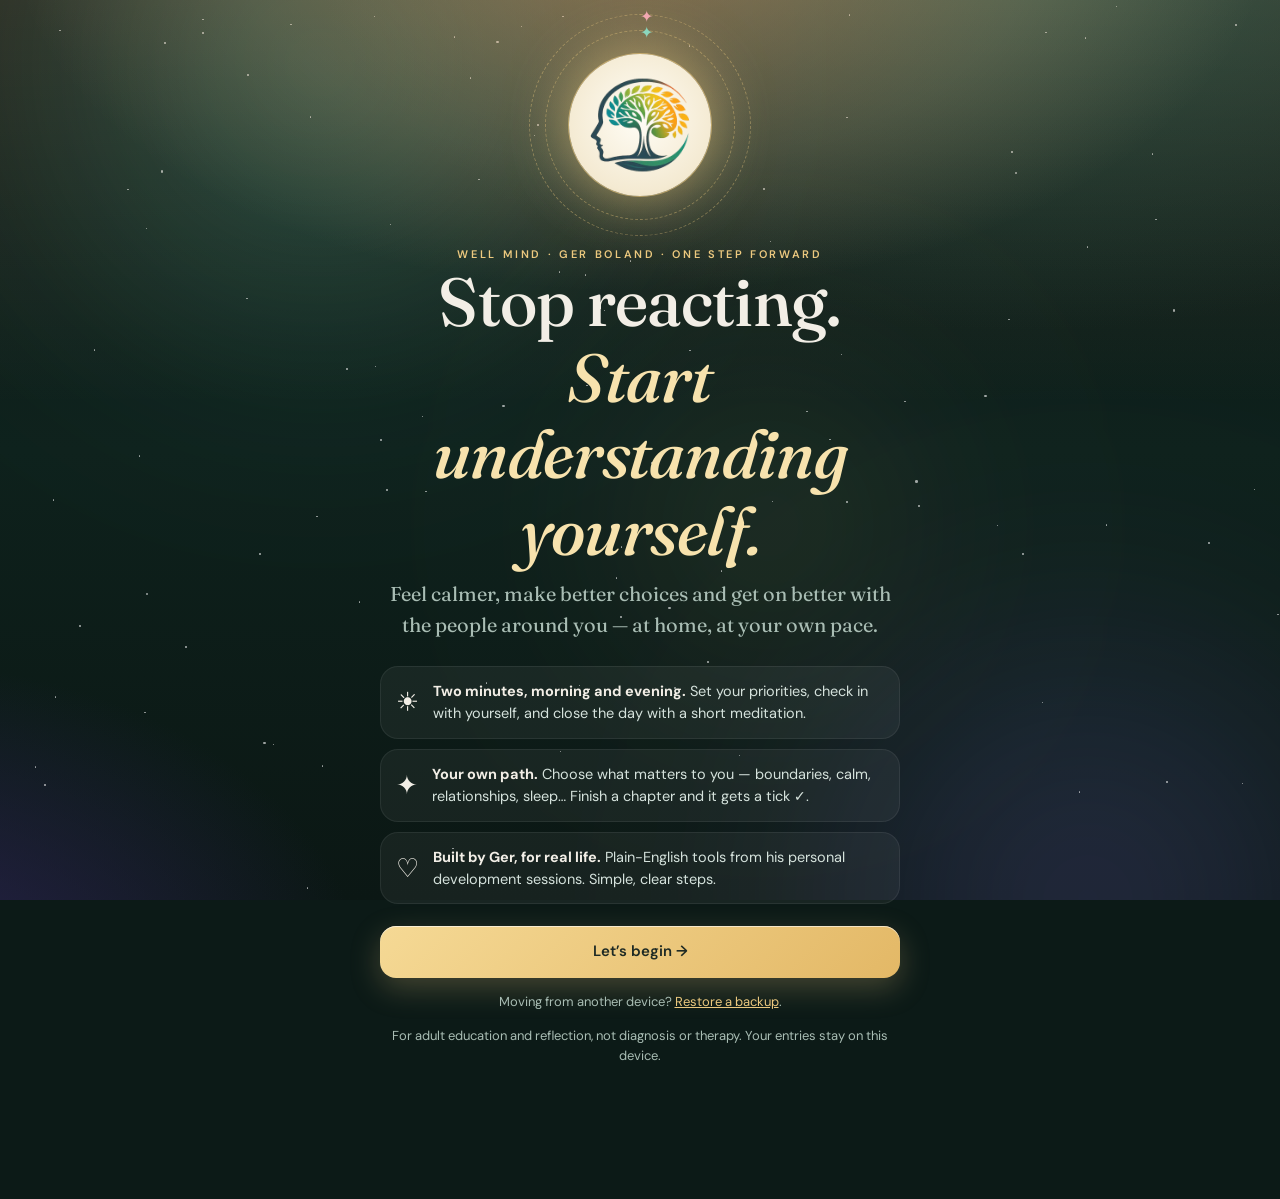
==== commit 0533a6be: "Well Mind app: push notification reminders (switched off until the reminder server address is set) C" ====
--- a/app/index.html
+++ b/app/index.html
@@ -2586,10 +2586,52 @@
   const ev = (w) => { const [s, e] = calDates(rhythm()[w]); return ['BEGIN:VEVENT', `UID:wellmind-${w}-${Date.now()}@wellmind.ie`, `DTSTAMP:${new Date().toISOString().replace(/[-:]/g, '').slice(0, 15)}Z`, `DTSTART:${s}`, `DTEND:${e}`, 'RRULE:FREQ=DAILY', `SUMMARY:${REM[w][0]}`, `DESCRIPTION:${REM[w][1]} ${appUrl()}#today`, `URL:${appUrl()}#today`, 'BEGIN:VALARM', 'ACTION:DISPLAY', `DESCRIPTION:${REM[w][0]}`, 'TRIGGER:-PT1M', 'END:VALARM', 'END:VEVENT'].join('\r\n'); };
   return ['BEGIN:VCALENDAR', 'VERSION:2.0', 'PRODID:-//Well Mind//Reminders//EN', 'CALSCALE:GREGORIAN', ev('am'), ev('pm'), 'END:VCALENDAR'].join('\r\n');
 }
+// ---------------- push notifications ----------------
+const PUSH_API = ''; // set to the reminder server's address to switch push on
+const PUSH_KEY = 'BLHg1oCetZo7anZmfqhmRM9hpchq9pxVzSJzbrgiJ5dvIkkI2_qwc4nIZ2NHwL3-w8SbKVa3c-zV32my3EwAVv8';
+const pushSupported = () => 'serviceWorker' in navigator && 'PushManager' in window && 'Notification' in window && location.protocol === 'https:';
+function keyBytes(b64) { const s = atob(b64.replace(/-/g, '+').replace(/_/g, '/') + '==='.slice((b64.length + 3) % 4)); return Uint8Array.from(s, (c) => c.charCodeAt(0)); }
+function pushPost(path, body) { return fetch(PUSH_API + path, { method: 'POST', headers: { 'Content-Type': 'application/json' }, body: JSON.stringify(body) }).then((r) => r.json().then((j) => (r.ok ? j : Promise.reject(j)))); }
+async function pushSync(sub) {
+  if (!sub) { const reg = await navigator.serviceWorker.ready; sub = await reg.pushManager.getSubscription(); }
+  if (!sub) { U.push = 0; saveU(); return false; }
+  const r = rhythm();
+  await pushPost('/subscribe', { id: U.pushId, endpoint: sub.endpoint, am: r.am, pm: r.pm, tz: Intl.DateTimeFormat().resolvedOptions().timeZone || 'Europe/Dublin' });
+  U.pushSynced = today(); saveU(); return true;
+}
+async function pushOn() {
+  const perm = await Notification.requestPermission();
+  if (perm !== 'granted') { rerender(); return toast('Notifications weren’t allowed. You can still use the calendar reminders below.'); }
+  try {
+    const reg = await navigator.serviceWorker.ready;
+    const sub = (await reg.pushManager.getSubscription()) || (await reg.pushManager.subscribe({ userVisibleOnly: true, applicationServerKey: keyBytes(PUSH_KEY) }));
+    U.pushId = U.pushId || (Date.now().toString(36) + Math.random().toString(36).slice(2, 12));
+    await pushSync(sub);
+    U.push = 1; U.remindersAdded = U.remindersAdded || today(); saveU(); rerender(); burst('#9db8ff', 60);
+    toast('Notifications are on ✦ See you in the morning.');
+  } catch (e) { toast('Couldn’t turn notifications on just now. Please try again in a moment.'); }
+}
+async function pushOff() {
+  try { const reg = await navigator.serviceWorker.ready, sub = await reg.pushManager.getSubscription(); if (sub) await sub.unsubscribe(); } catch (e) {}
+  if (U.pushId) pushPost('/unsubscribe', { id: U.pushId }).catch(() => {});
+  U.push = 0; saveU(); rerender(); toast('Notifications are off.');
+}
+function pushTest() { pushPost('/test', { id: U.pushId }).then(() => toast('Sent! It should arrive in a few seconds.')).catch(() => toast('Couldn’t send a test just now. Try turning notifications off and on again.')); }
+function pushHtml() {
+  if (!PUSH_API) return '';
+  const r = rhythm(), head = '<h3 class="ph" style="margin-top:20px">📲 App notifications</h3>';
+  let inner;
+  if (isIOS() && !isStandalone()) inner = `<p class="small" style="color:#6b7a73">On iPhone, notifications work once Well Mind is on your home screen: tap <b>Share</b> <span aria-hidden="true">⎋</span> → <b>Add to Home Screen</b>, then open Well Mind from your home screen and come back here.</p><div class="remrow"><button class="btn small" data-act="install">📲 Show me how</button></div>`;
+  else if (!pushSupported()) inner = `<p class="small" style="color:#6b7a73">This browser can’t show notifications. Use the calendar reminders below instead.</p>`;
+  else if (Notification.permission === 'denied') inner = `<p class="small" style="color:#6b7a73">Notifications are blocked for Well Mind. Allow them in your phone or browser settings, then come back here.</p>`;
+  else if (U.push && Notification.permission === 'granted') inner = `<p class="small" style="color:#6b7a73">✓ <b>Notifications are on</b>: every morning at ${r.am} and evening at ${r.pm}. Change the times above and they update automatically.</p><div class="remrow"><button class="btn small ghost" ${DARK_BTN} data-act="push-test">Send me a test</button><button class="btn small ghost" ${DARK_BTN} data-act="push-off">Turn off</button></div>`;
+  else inner = `<p class="small" style="color:#6b7a73">Get a gentle notification on this phone at your morning and evening times.</p><div class="remrow"><button class="btn small" data-act="push-on">🔔 Turn on notifications</button></div>`;
+  return head + inner + '<h3 class="ph">📅 Or use your calendar</h3>';
+}
 function reminderHtml() {
   const r = rhythm();
   return `<div class="grid2"><div class="field"><label for="r-am">Morning check-in</label><input type="time" id="r-am" data-rhythm="am" value="${r.am}"></div><div class="field"><label for="r-pm">Evening check-in</label><input type="time" id="r-pm" data-rhythm="pm" value="${r.pm}"></div></div>
-  <p class="small" style="color:#6b7a73">Your phone’s calendar will remind you every day at these times. Tap the reminder to open Well Mind.</p>
+  ${pushHtml()}<p class="small" style="color:#6b7a73">Your phone’s calendar can remind you every day at these times. Tap the reminder to open Well Mind.</p>
   <div class="remrow"><button class="btn small" data-act="ics">📅 Add both to my phone calendar</button></div>
   <p class="small" style="color:#6b7a73;margin:12px 0 4px">Use Google Calendar? Add each one:</p><div class="remrow"><a class="btn small ghost" ${DARK_BTN} href="${gcalLink('am')}" target="_blank" rel="noopener" data-gcal="am">Morning in Google Calendar</a><a class="btn small ghost" ${DARK_BTN} href="${gcalLink('pm')}" target="_blank" rel="noopener" data-gcal="pm">Evening in Google Calendar</a></div>
   <details class="gcal-tip"><summary>Using Google Calendar? Make sure it pings you</summary><p>Google adds the reminder with <b>your own default alert</b>, so you may need to switch one on once:</p><ol><li>Open the Well Mind event in Google Calendar and tap <b>Edit</b> (the pencil).</li><li>Tap <b>Add notification</b> → choose <b>1 minute before</b> (or “Custom”).</li><li>Choose <b>All events</b> when asked, then <b>Save</b>.</li></ol><p>To make 1 minute the default for every new event: Google Calendar <b>Settings</b> → your calendar → <b>Default notifications</b> → 1 minute. Also check notifications are allowed for the Google Calendar app in your phone’s settings.</p></details>
@@ -2602,7 +2644,7 @@
   U.remindersAdded = today(); saveU(); toast('Open the file to add the reminders to your calendar.');
 }
 function remindersView() {
-  return page('me', `${hero('Daily rhythm', 'Your <em>reminders</em>', 'A gentle nudge, morning and evening. Choose your times, then add them to your phone’s calendar.')}<article class="cardx" style="--c:#9db8ff">${reminderHtml()}</article>`);
+  return page('me', `${hero('Daily rhythm', 'Your <em>reminders</em>', 'A gentle nudge, morning and evening. Choose your times, then turn on notifications or add them to your calendar.')}<article class="cardx" style="--c:#9db8ff">${reminderHtml()}</article>`);
 }
 
 // ---------------- booking ----------------
@@ -2704,6 +2746,8 @@
 window.addEventListener('beforeinstallprompt', (e) => { e.preventDefault(); installEvt = e; if (route() === 'home' || route() === 'me') rerender(); });
 window.addEventListener('appinstalled', () => { installEvt = null; U.installed = today(); saveU(); toast('Well Mind is on your home screen ✦'); });
 try { if ('serviceWorker' in navigator && location.protocol === 'https:') navigator.serviceWorker.register('sw.js').catch(() => {}); } catch (e) {}
+// keep this phone's notification address and times fresh (once a day)
+try { if (PUSH_API && U.push && U.pushId && U.pushSynced !== today() && pushSupported() && Notification.permission === 'granted') pushSync().catch(() => {}); } catch (e) {}
 const isStandalone = () => { try { return matchMedia('(display-mode: standalone)').matches || navigator.standalone === true; } catch (e) { return false; } };
 const isIOS = () => /iphone|ipad|ipod/i.test(navigator.userAgent) || (navigator.platform === 'MacIntel' && navigator.maxTouchPoints > 1);
 const isSamsungBrowser = () => /SamsungBrowser/i.test(navigator.userAgent);
@@ -3553,7 +3597,7 @@
   $$('[data-d]', app).forEach((t) => t.addEventListener('input', () => { if (t.tagName === 'TEXTAREA') autosize(t); const before = checkedIn(tDate); setDaily(tDate, t.dataset.d, t.value.slice(0, 4000)); t.closest('.field')?.classList.toggle('answered', !!t.value.trim()); if (!before && checkedIn(tDate)) { floater(t, '+3 ✦'); updateChrome(); } }));
   $$('[data-dslider]', app).forEach((s) => s.addEventListener('input', () => { const before = checkedIn(tDate); setDaily(tDate, s.dataset.dslider, s.value); s.classList.remove('unset'); $(`[data-dval="${s.dataset.dslider}"]`, app).textContent = s.value; s.closest('.field').classList.add('answered'); if (!before) { floater(s, '+3 ✦'); updateChrome(); } }));
   $$('[data-dnum]', app).forEach((i) => i.addEventListener('change', () => { const k = i.dataset.dnum, v = i.value.trim(), b = DAILY_BOUNDS[k]; if (v !== '' && !(Number(v) >= b[0] && Number(v) <= b[1])) { i.value = daily(tDate)[k] ?? ''; return toast(`Please enter a number between ${b[0]} and ${b[1]}.`); } if (k === 'screenHours' || k === 'screenMinutes') { const h = Number(k === 'screenHours' ? v || 0 : daily(tDate).screenHours || 0), m = Number(k === 'screenMinutes' ? v || 0 : daily(tDate).screenMinutes || 0); if (h * 60 + m > 1440) { i.value = daily(tDate)[k] ?? ''; return toast('Screen time can’t be more than 24 hours.'); } } setDaily(tDate, k, v); updateChrome(); }));
-  $$('[data-rhythm]', app).forEach((i) => i.addEventListener('change', () => { if (!/^\d\d:\d\d$/.test(i.value)) return; U.rhythm = { ...rhythm(), [i.dataset.rhythm]: i.value }; saveU(); $$('[data-gcal]', app).forEach((a) => (a.href = gcalLink(a.dataset.gcal))); }));
+  $$('[data-rhythm]', app).forEach((i) => i.addEventListener('change', () => { if (!/^\d\d:\d\d$/.test(i.value)) return; U.rhythm = { ...rhythm(), [i.dataset.rhythm]: i.value }; saveU(); if (U.push && PUSH_API) pushSync().then(() => toast('Notification times updated.')).catch(() => {}); $$('[data-gcal]', app).forEach((a) => (a.href = gcalLink(a.dataset.gcal))); }));
   $$('[data-gcal]', app).forEach((a) => a.addEventListener('click', () => { U.remindersAdded = today(); saveU(); }));
   const code = $('[data-code]', app); if (code) code.addEventListener('keydown', (e) => { if (e.key === 'Enter') redeem(code.value).then((ok) => ok && rerender()); });
   // week
@@ -3654,6 +3698,9 @@
     case 'med': { const k = act.dataset.k, on = daily(tDate)[k] !== 'done'; setDaily(tDate, k, on ? 'done' : ''); if (on) { floater(act, '+2 ✦'); burst('#c4b2ff', 40); } return rerender(); }
     case 'yt': { const box = act.closest('[data-yt]'); box.innerHTML = `<iframe src="https://www.youtube-nocookie.com/embed/${encodeURIComponent(act.dataset.id)}?autoplay=1&rel=0" title="Meditation video" allow="autoplay; encrypted-media; picture-in-picture" allowfullscreen></iframe>`; return; }
     case 'ics': return downloadIcs();
+    case 'push-on': return pushOn();
+    case 'push-off': return pushOff();
+    case 'push-test': return pushTest();
     case 'focus-save': U.focusAsked = U.focusAsked || today(); saveU(true); toast('Your focus is saved ✦'); return go('home');
     case 'focus-ask-done': U.focusAsked = today(); saveU(true); burst('#ecc97f', 90); toast(focusList().length ? 'Your home page is ready ✦' : 'You can choose a focus any time from Home.'); return render();
     case 'focus-ask-skip': U.focusAsked = today(); saveU(true); return render();
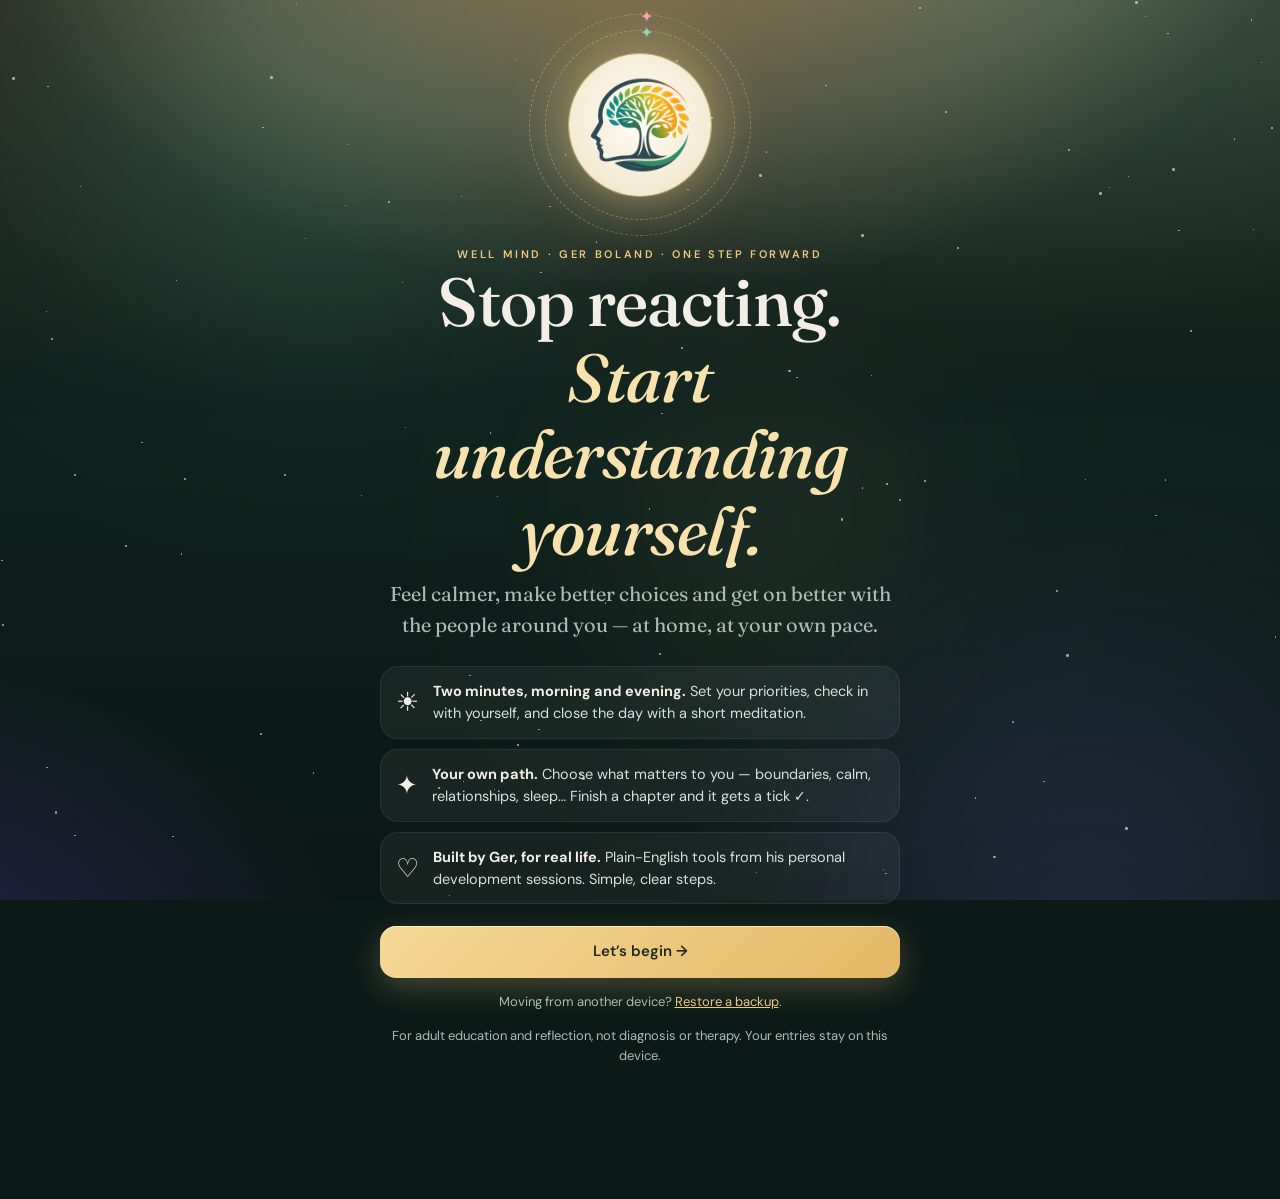
==== commit 0f8525df: "Push: read the public key from the reminder server Co-Authored-By: Claude Opus 5.5 <noreply@anthropi" ====
--- a/app/index.html
+++ b/app/index.html
@@ -2588,7 +2588,6 @@
 }
 // ---------------- push notifications ----------------
 const PUSH_API = ''; // set to the reminder server's address to switch push on
-const PUSH_KEY = 'BLHg1oCetZo7anZmfqhmRM9hpchq9pxVzSJzbrgiJ5dvIkkI2_qwc4nIZ2NHwL3-w8SbKVa3c-zV32my3EwAVv8';
 const pushSupported = () => 'serviceWorker' in navigator && 'PushManager' in window && 'Notification' in window && location.protocol === 'https:';
 function keyBytes(b64) { const s = atob(b64.replace(/-/g, '+').replace(/_/g, '/') + '==='.slice((b64.length + 3) % 4)); return Uint8Array.from(s, (c) => c.charCodeAt(0)); }
 function pushPost(path, body) { return fetch(PUSH_API + path, { method: 'POST', headers: { 'Content-Type': 'application/json' }, body: JSON.stringify(body) }).then((r) => r.json().then((j) => (r.ok ? j : Promise.reject(j)))); }
@@ -2604,7 +2603,7 @@
   if (perm !== 'granted') { rerender(); return toast('Notifications weren’t allowed. You can still use the calendar reminders below.'); }
   try {
     const reg = await navigator.serviceWorker.ready;
-    const sub = (await reg.pushManager.getSubscription()) || (await reg.pushManager.subscribe({ userVisibleOnly: true, applicationServerKey: keyBytes(PUSH_KEY) }));
+    const sub = (await reg.pushManager.getSubscription()) || (await reg.pushManager.subscribe({ userVisibleOnly: true, applicationServerKey: keyBytes((await (await fetch(PUSH_API + '/key')).json()).key) }));
     U.pushId = U.pushId || (Date.now().toString(36) + Math.random().toString(36).slice(2, 12));
     await pushSync(sub);
     U.push = 1; U.remindersAdded = U.remindersAdded || today(); saveU(); rerender(); burst('#9db8ff', 60);
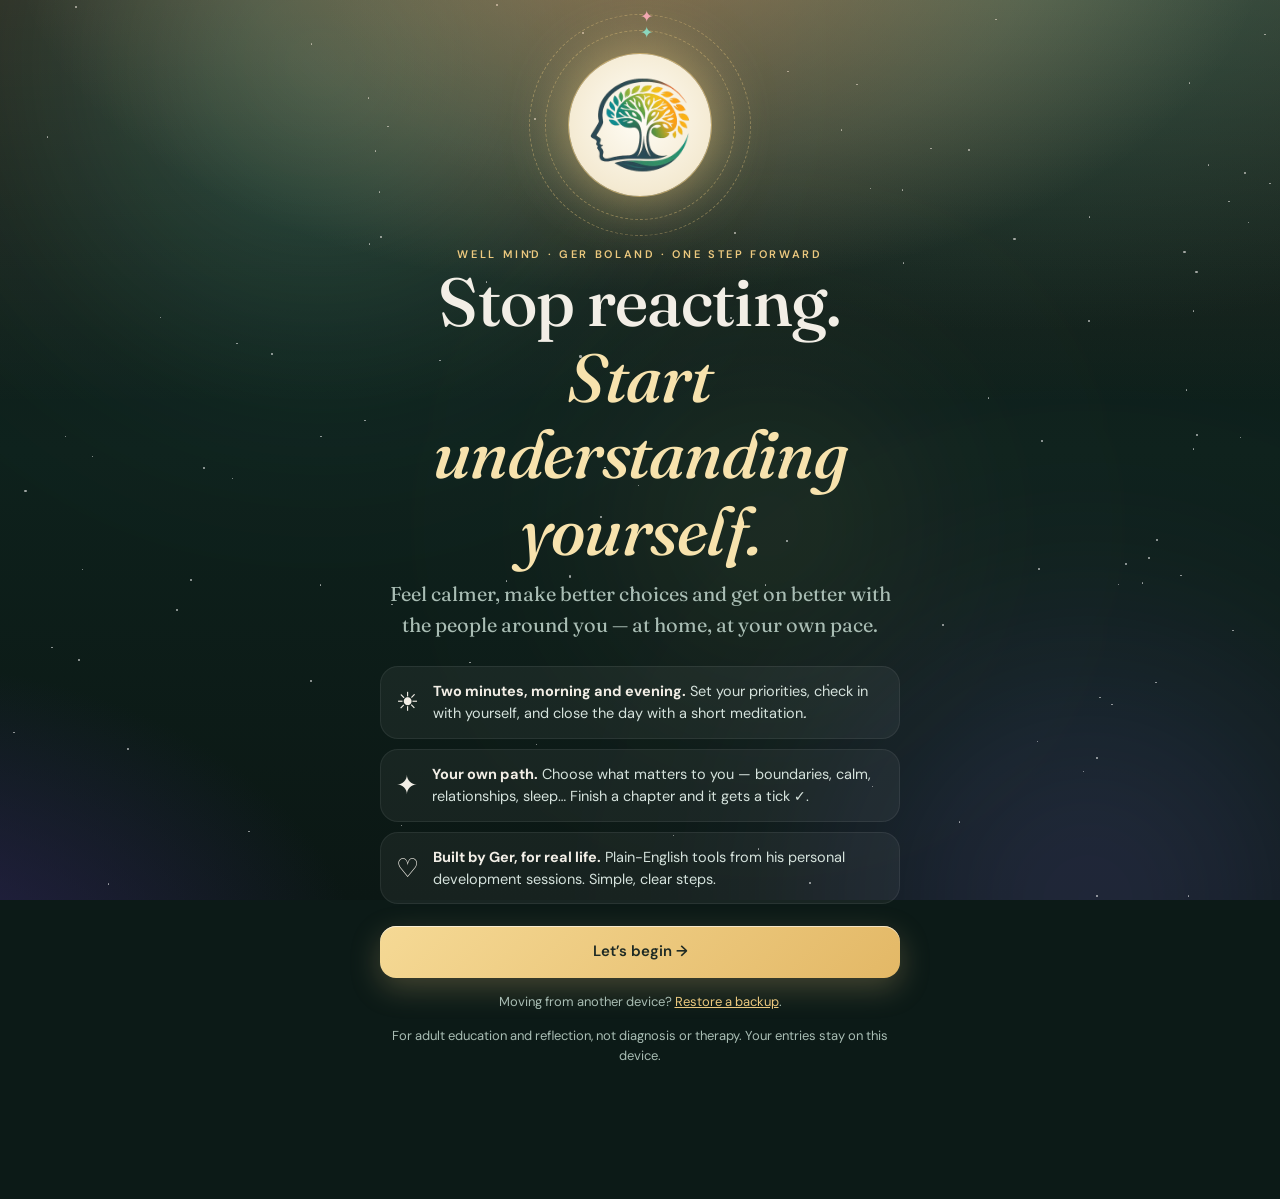
==== commit 5fcf3bd5: "Well Mind app: switch on push notification reminders Co-Authored-By: Claude Opus 5.5 <noreply@anthro" ====
--- a/app/index.html
+++ b/app/index.html
@@ -2587,7 +2587,7 @@
   return ['BEGIN:VCALENDAR', 'VERSION:2.0', 'PRODID:-//Well Mind//Reminders//EN', 'CALSCALE:GREGORIAN', ev('am'), ev('pm'), 'END:VCALENDAR'].join('\r\n');
 }
 // ---------------- push notifications ----------------
-const PUSH_API = ''; // set to the reminder server's address to switch push on
+const PUSH_API = 'https://wellmind-push.morning-k-ko-f45.workers.dev'; // set to the reminder server's address to switch push on
 const pushSupported = () => 'serviceWorker' in navigator && 'PushManager' in window && 'Notification' in window && location.protocol === 'https:';
 function keyBytes(b64) { const s = atob(b64.replace(/-/g, '+').replace(/_/g, '/') + '==='.slice((b64.length + 3) % 4)); return Uint8Array.from(s, (c) => c.charCodeAt(0)); }
 function pushPost(path, body) { return fetch(PUSH_API + path, { method: 'POST', headers: { 'Content-Type': 'application/json' }, body: JSON.stringify(body) }).then((r) => r.json().then((j) => (r.ok ? j : Promise.reject(j)))); }
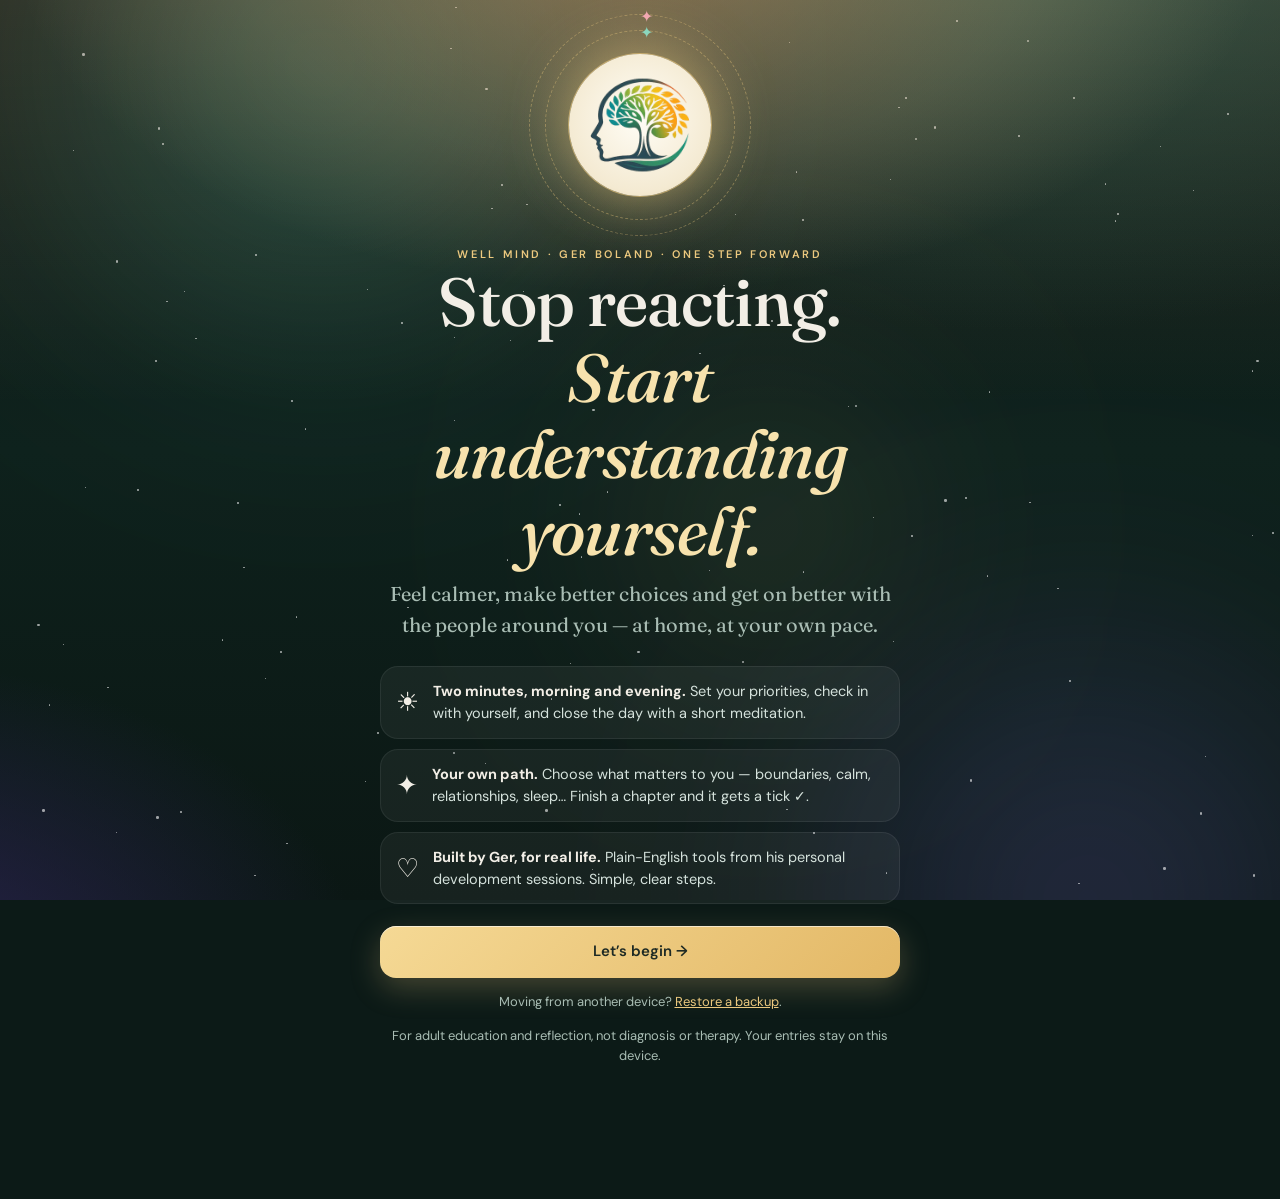
==== commit 3ce64232: "Add GoatCounter analytics (cookie-free) with free-start and purchase events Co-Authored-By: Claude O" ====
--- a/app/index.html
+++ b/app/index.html
@@ -861,6 +861,9 @@
 .fl-nowhead .fl-q{margin-bottom:10px}
 
 </style>
+<!-- GoatCounter: cookie-free, no personal data -->
+<script>window.goatcounter={path:function(p){return p.split('?')[0]}};window.wmEv=function(n){var t=0,f=function(){if(window.goatcounter&&window.goatcounter.count){window.goatcounter.count({path:n,title:n,event:true})}else if(t++<40){setTimeout(f,250)}};f()};(function(){var q=location.search+location.hash;if(/unlock[=\/]LIFE-/.test(q))wmEv('purchase-app');else if(/unlock[=\/]GIFT-/.test(q))wmEv('gift-opened');if(/\/gift\/card-/.test(location.pathname)&&/order=/.test(location.search))wmEv('purchase-gift')})()</script>
+<script data-goatcounter="https://wellmind.goatcounter.com/count" async src="//gc.zgo.at/count.js"></script>
 </head>
 <body>
 <div id="sky" aria-hidden="true"></div>
@@ -2416,7 +2419,7 @@
     else if (!t.blocked && t.goal) saveTargets(t, 'auto', `Calculated at set-up for ${GOALS[t.goal][0].toLowerCase()}`);
     if (num(profile().weight) !== null) { setProfile('startWeight', profile().weight); setProfile('weightDate', today()); }
   }
-  setProfile('onboardingStep', 'done'); setProfile('onboardedAt', today());
+  setProfile('onboardingStep', 'done'); setProfile('onboardedAt', today()); try{window.wmEv&&wmEv('free-start')}catch(e){}
   U.seen = 'v6'; U.focusAsked = today(); saveAll(); burst('#ecc97f', 130); vibrate([20, 40, 30]);
   toast(`Welcome${firstName() ? ', ' + firstName() : ''}. Your home page is ready ✓`);
   go('home');
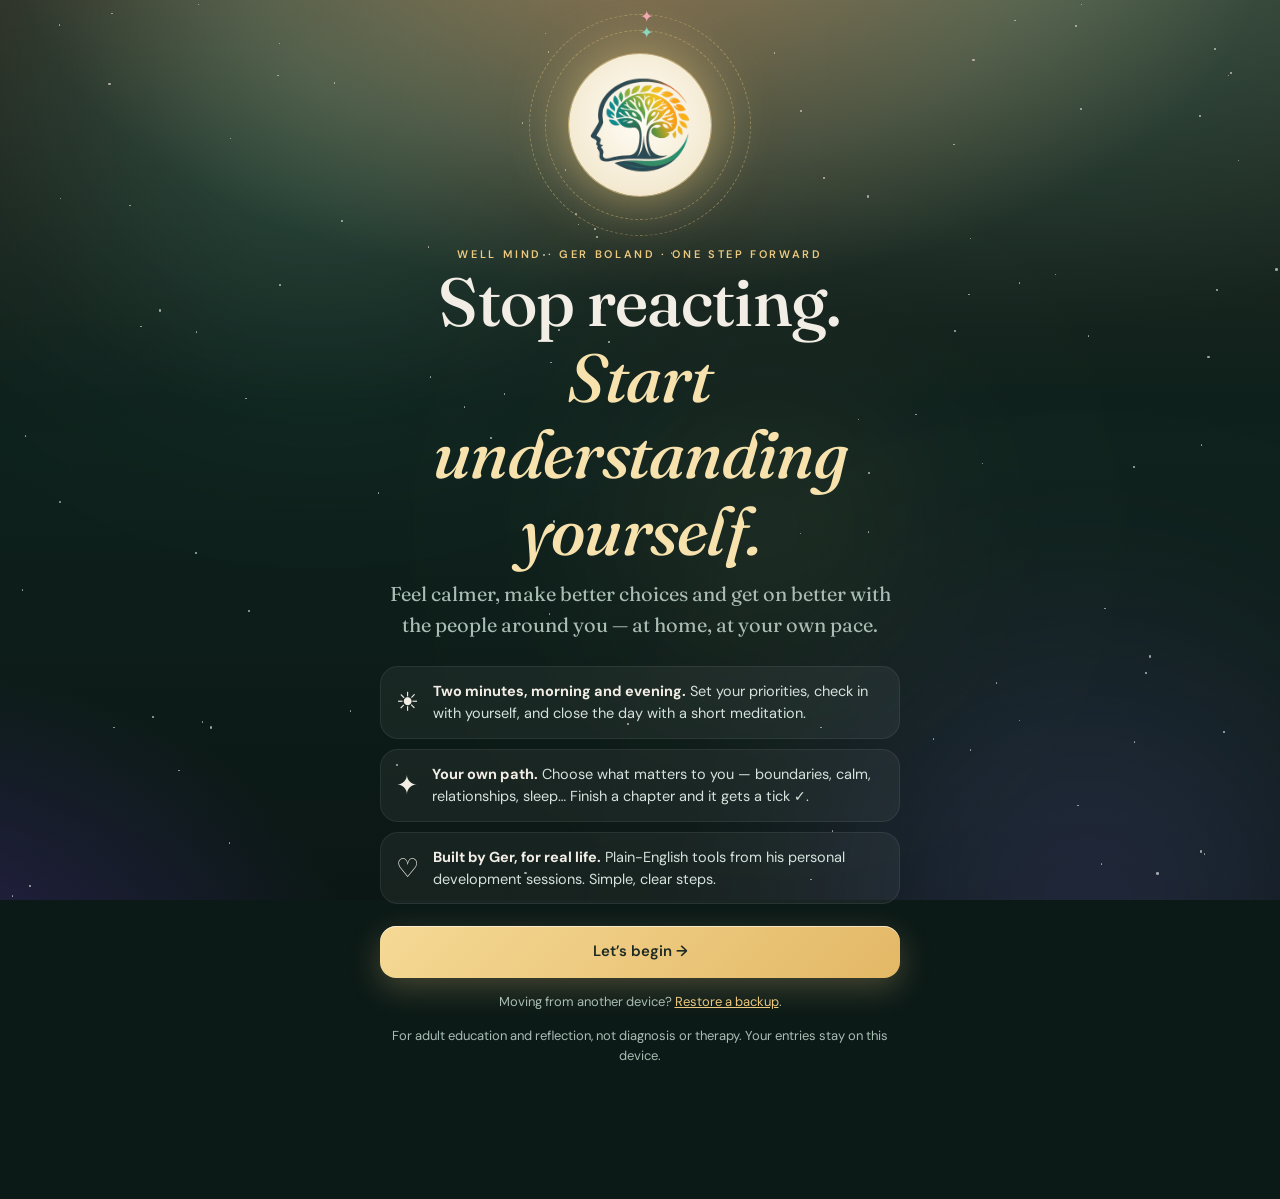
==== commit bfc25797: "Add 'update available' banner (version.json check)" ====
--- a/app/index.html
+++ b/app/index.html
@@ -860,6 +860,18 @@
 .fl-nowhead{display:flex;align-items:baseline;justify-content:space-between;gap:10px}
 .fl-nowhead .fl-q{margin-bottom:10px}
 
+
+/* Update banner: shows when a newer version of the app is live */
+.upd{position:fixed;left:50%;top:calc(12px + var(--safe-t));transform:translate(-50%,-140%);z-index:120;width:min(440px,calc(100% - 24px));display:flex;align-items:center;gap:12px;padding:14px 14px 14px 16px;border-radius:20px;background:linear-gradient(135deg,rgba(30,66,56,.97),rgba(18,44,37,.97));color:var(--ink);box-shadow:var(--shadow),inset 0 0 0 1px var(--line);transition:transform .45s cubic-bezier(.2,.9,.3,1.2);backdrop-filter:blur(8px)}
+.upd.show{transform:translate(-50%,0)}
+.upd .upd-ic{flex:0 0 auto;width:42px;height:42px;border-radius:14px;display:grid;place-items:center;font-size:22px;background:rgba(236,201,127,.14);animation:updpulse 2.4s ease-in-out infinite}
+.upd .upd-tx{flex:1;min-width:0;line-height:1.3}
+.upd .upd-tx b{display:block;font-family:var(--display);font-size:16px;color:var(--gold)}
+.upd .upd-tx span{display:block;font-size:13px;color:var(--muted);margin-top:2px}
+.upd .btn{padding:10px 14px;font-size:14px;border-radius:13px;flex:0 0 auto}
+.upd .upd-x{flex:0 0 auto;background:none;border:0;color:var(--muted);font-size:20px;padding:4px 2px;cursor:pointer;line-height:1}
+@keyframes updpulse{0%,100%{transform:scale(1)}50%{transform:scale(1.08)}}
+@media (prefers-reduced-motion:reduce){.upd{transition:none}.upd .upd-ic{animation:none}}
 </style>
 <!-- GoatCounter: cookie-free, no personal data -->
 <script>window.goatcounter={path:function(p){return p.split('?')[0]}};window.wmEv=function(n){var t=0,f=function(){if(window.goatcounter&&window.goatcounter.count){window.goatcounter.count({path:n,title:n,event:true})}else if(t++<40){setTimeout(f,250)}};f()};(function(){var q=location.search+location.hash;if(/unlock[=\/]LIFE-/.test(q))wmEv('purchase-app');else if(/unlock[=\/]GIFT-/.test(q))wmEv('gift-opened');if(/\/gift\/card-/.test(location.pathname)&&/order=/.test(location.search))wmEv('purchase-gift')})()</script>
@@ -3755,6 +3767,39 @@
   }
 });
 document.addEventListener('keydown', (e) => { if (e.key === 'Escape') closeOverlay(); if ((e.key === 'Enter' || e.key === ' ') && e.target.matches?.('.insight')) { e.preventDefault(); e.target.classList.toggle('flip'); } });
+// ---- Update banner ----
+// Each release: change APP_VERSION here AND "version" in app/version.json to the same new value.
+// Optional "note" in version.json is shown under the headline (e.g. "New: morning & evening reminders").
+const APP_VERSION = '2026-11-27a';
+(function () {
+  try { const u = new URL(location.href); if (u.searchParams.has('u')) { u.searchParams.delete('u'); history.replaceState(null, '', u.pathname + u.search + u.hash); } } catch (e) {}
+  let shownFor = '';
+  function show(v, note) {
+    if (shownFor === v) return; shownFor = v;
+    try { if (sessionStorage.getItem('wm-upd-later') === v) return; } catch (e) {}
+    const el = document.createElement('div');
+    el.className = 'upd'; el.setAttribute('role', 'status');
+    const safe = (t) => String(t || '').replace(/[&<>"]/g, (c) => ({ '&': '&amp;', '<': '&lt;', '>': '&gt;', '"': '&quot;' }[c]));
+    el.innerHTML = '<div class="upd-ic">✨</div><div class="upd-tx"><b>A fresh Well Mind is ready</b><span>' + safe(note || 'New touches to make your days easier. Your answers stay safe.') + '</span></div><button class="btn" type="button">Update</button><button class="upd-x" type="button" aria-label="Later">×</button>';
+    document.body.appendChild(el);
+    requestAnimationFrame(() => requestAnimationFrame(() => el.classList.add('show')));
+    el.querySelector('.btn').onclick = () => { el.querySelector('.btn').textContent = 'Updating…'; location.replace(location.pathname + '?u=' + encodeURIComponent(v) + location.hash); };
+    el.querySelector('.upd-x').onclick = () => { try { sessionStorage.setItem('wm-upd-later', v); } catch (e) {} el.classList.remove('show'); setTimeout(() => el.remove(), 500); };
+  }
+  async function check() {
+    if (/[?&]updatetest/.test(location.search)) return show('test', 'This is how the update message looks.');
+    if (location.protocol !== 'https:') return;
+    try {
+      const r = await fetch('version.json?t=' + Date.now(), { cache: 'no-store' });
+      if (!r.ok) return; const j = await r.json();
+      if (j && j.version && j.version !== APP_VERSION) show(j.version, j.note);
+    } catch (e) {}
+  }
+  setTimeout(check, 2500);
+  document.addEventListener('visibilitychange', () => { if (document.visibilityState === 'visible') check(); });
+  setInterval(check, 30 * 60 * 1000);
+})();
+
 checkFounder();
 render();
 handleUnlockLink();
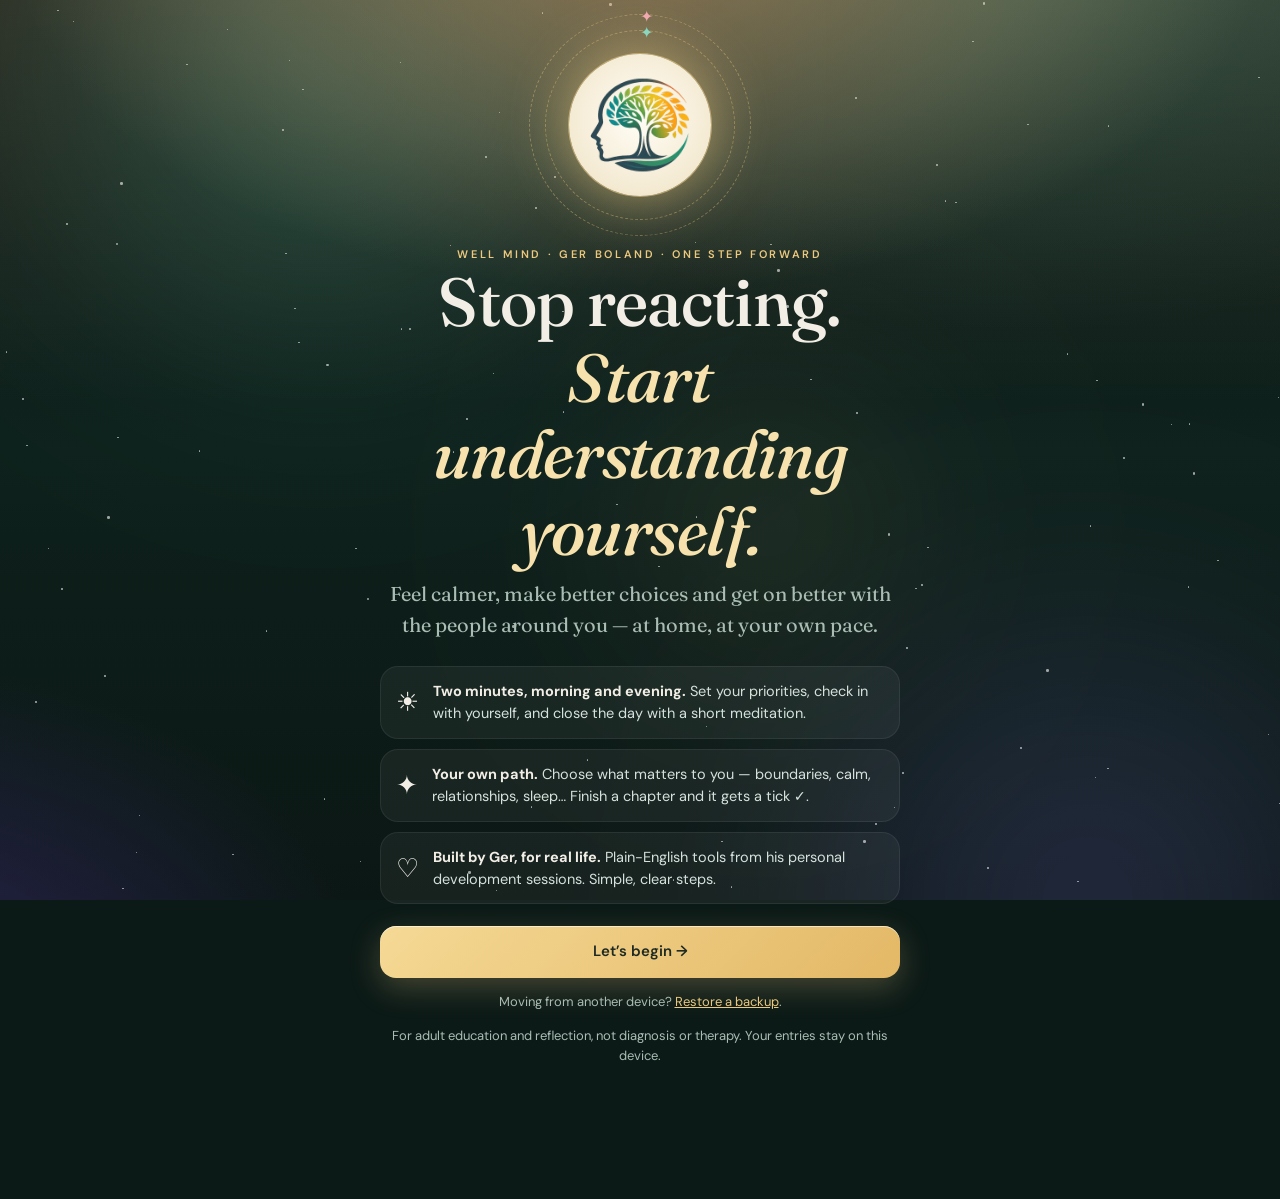
==== commit e9718380: "Simpler update banner wording" ====
--- a/app/index.html
+++ b/app/index.html
@@ -3780,7 +3780,7 @@
     const el = document.createElement('div');
     el.className = 'upd'; el.setAttribute('role', 'status');
     const safe = (t) => String(t || '').replace(/[&<>"]/g, (c) => ({ '&': '&amp;', '<': '&lt;', '>': '&gt;', '"': '&quot;' }[c]));
-    el.innerHTML = '<div class="upd-ic">✨</div><div class="upd-tx"><b>A fresh Well Mind is ready</b><span>' + safe(note || 'New touches to make your days easier. Your answers stay safe.') + '</span></div><button class="btn" type="button">Update</button><button class="upd-x" type="button" aria-label="Later">×</button>';
+    el.innerHTML = '<div class="upd-ic">✨</div><div class="upd-tx"><b>Update available</b><span>' + safe(note || 'Tap Update to get the latest version.') + '</span></div><button class="btn" type="button">Update now</button><button class="upd-x" type="button" aria-label="Later">×</button>';
     document.body.appendChild(el);
     requestAnimationFrame(() => requestAnimationFrame(() => el.classList.add('show')));
     el.querySelector('.btn').onclick = () => { el.querySelector('.btn').textContent = 'Updating…'; location.replace(location.pathname + '?u=' + encodeURIComponent(v) + location.hash); };
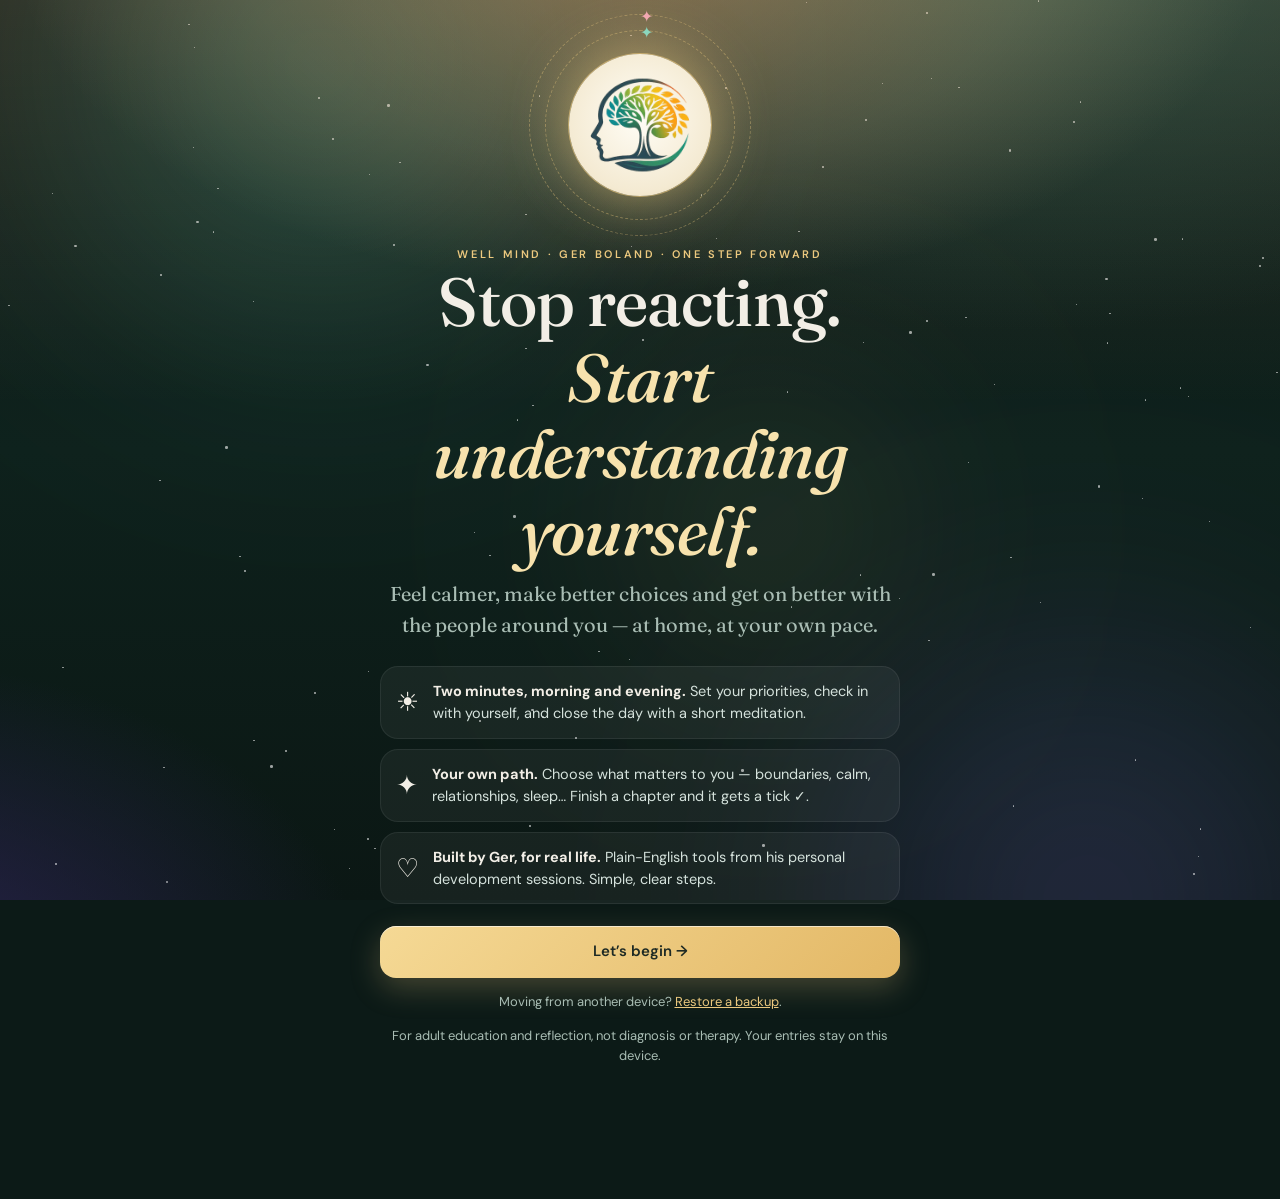
==== commit 96777bdf: "Date-based pricing: €30 launch until 25 Dec, then €40; seasonal €30 sales - One pricing config in sc" ====
--- a/app/index.html
+++ b/app/index.html
@@ -2462,8 +2462,13 @@
 
 // ---------------- settings Ger/Kora may change ----------------
 const BOOK_URL = 'https://app.studioninja.co/booking//63F591LAVM261H5Q4YGP1KUR0';
-const PAY = { lifetime: 'https://buy.stripe.com/8x2bJ0dHj7si8eP2zy1kA02' }; // Stripe Payment Link (Therapy account, 12 Nov 2026)
-const PRICE = { lifetime: '€30' };
+// Pricing: €40 normally; €30 in the sale windows below (dates inclusive, Dublin time).
+// Keep in step with WM_PRICING in /script.js. Preview a date with ?wmdate=YYYY-MM-DD
+const WM_SALES = [['2026-11-01','2026-12-25','Launch price'],['2027-01-02','2027-01-12','January sale'],['2027-02-10','2027-02-15','Valentine’s sale'],['2027-03-04','2027-03-08','Mother’s Day sale'],['2027-03-14','2027-03-18','Paddy’s Day sale']];
+const WM_TODAY = (() => { try { const q = new URLSearchParams(location.search).get('wmdate'); if (q && /^\d{4}-\d{2}-\d{2}$/.test(q)) return q; } catch (e) {} try { return new Intl.DateTimeFormat('en-CA', { timeZone: 'Europe/Dublin', year: 'numeric', month: '2-digit', day: '2-digit' }).format(new Date()); } catch (e) { return new Date().toISOString().slice(0, 10); } })();
+const WM_SALE = WM_SALES.find(w => WM_TODAY >= w[0] && WM_TODAY <= w[1]) || null;
+const PAY = { lifetime: WM_SALE ? 'https://buy.stripe.com/8x2bJ0dHj7si8eP2zy1kA02' : 'https://buy.stripe.com/8x214m32F13UfHh4HG1kA04' }; // Stripe Payment Links (Therapy account)
+const PRICE = { lifetime: WM_SALE ? '€30' : '€40', tag: WM_SALE ? WM_SALE[2] + ' · one-off' : 'One-off payment' };
 const PREVIEW_CARDS = 1; // in a locked chapter, the intro plus this many cards are free to try
 const MEDS = {
   am: { id: 'FGO8IWiusJo', title: 'Guided morning meditation', len: '10 min' },
@@ -2723,7 +2728,7 @@
   return true;
 }
 function unlockHtml(ch) {
-  const pay = PAY.lifetime ? `<a class="plan best" href="${esc(PAY.lifetime)}" rel="noopener"><span class="tag">Launch price · one-off</span><b>Unlock for ${PRICE.lifetime}</b><small>Pay once — yours to keep, including all future updates.</small></a>` : `<button class="plan best" data-act="pay-soon"><span class="tag">Launch price · one-off</span><b>Unlock for ${PRICE.lifetime}</b><small>Pay once — yours to keep, including all future updates.</small></button>`;
+  const pay = PAY.lifetime ? `<a class="plan best" href="${esc(PAY.lifetime)}" rel="noopener"><span class="tag">${PRICE.tag}</span><b>Unlock for ${PRICE.lifetime}</b><small>Pay once — yours to keep, including all future updates.</small></a>` : `<button class="plan best" data-act="pay-soon"><span class="tag">${PRICE.tag}</span><b>Unlock for ${PRICE.lifetime}</b><small>Pay once — yours to keep, including all future updates.</small></button>`;
   return `<div class="unlock"><div class="lock-orb">🔒</div><h2>${ch ? `Keep going with “${esc(ch.title)}”` : 'Unlock all of Well Mind'}</h2><p>${ch ? 'You’ve seen a preview of this chapter. ' : ''}Unlock all 25 chapters across both journeys, every tool and game, and everything Ger adds in future.</p>
   <ul class="ticks"><li>Everyday Wellbeing and Understanding Yourself — every chapter</li><li>Boundary builder, values sort, calm plan, Wheel of Life and more</li><li>Your journal stays private on your phone</li></ul>
   <div class="plans one">${pay}</div>
